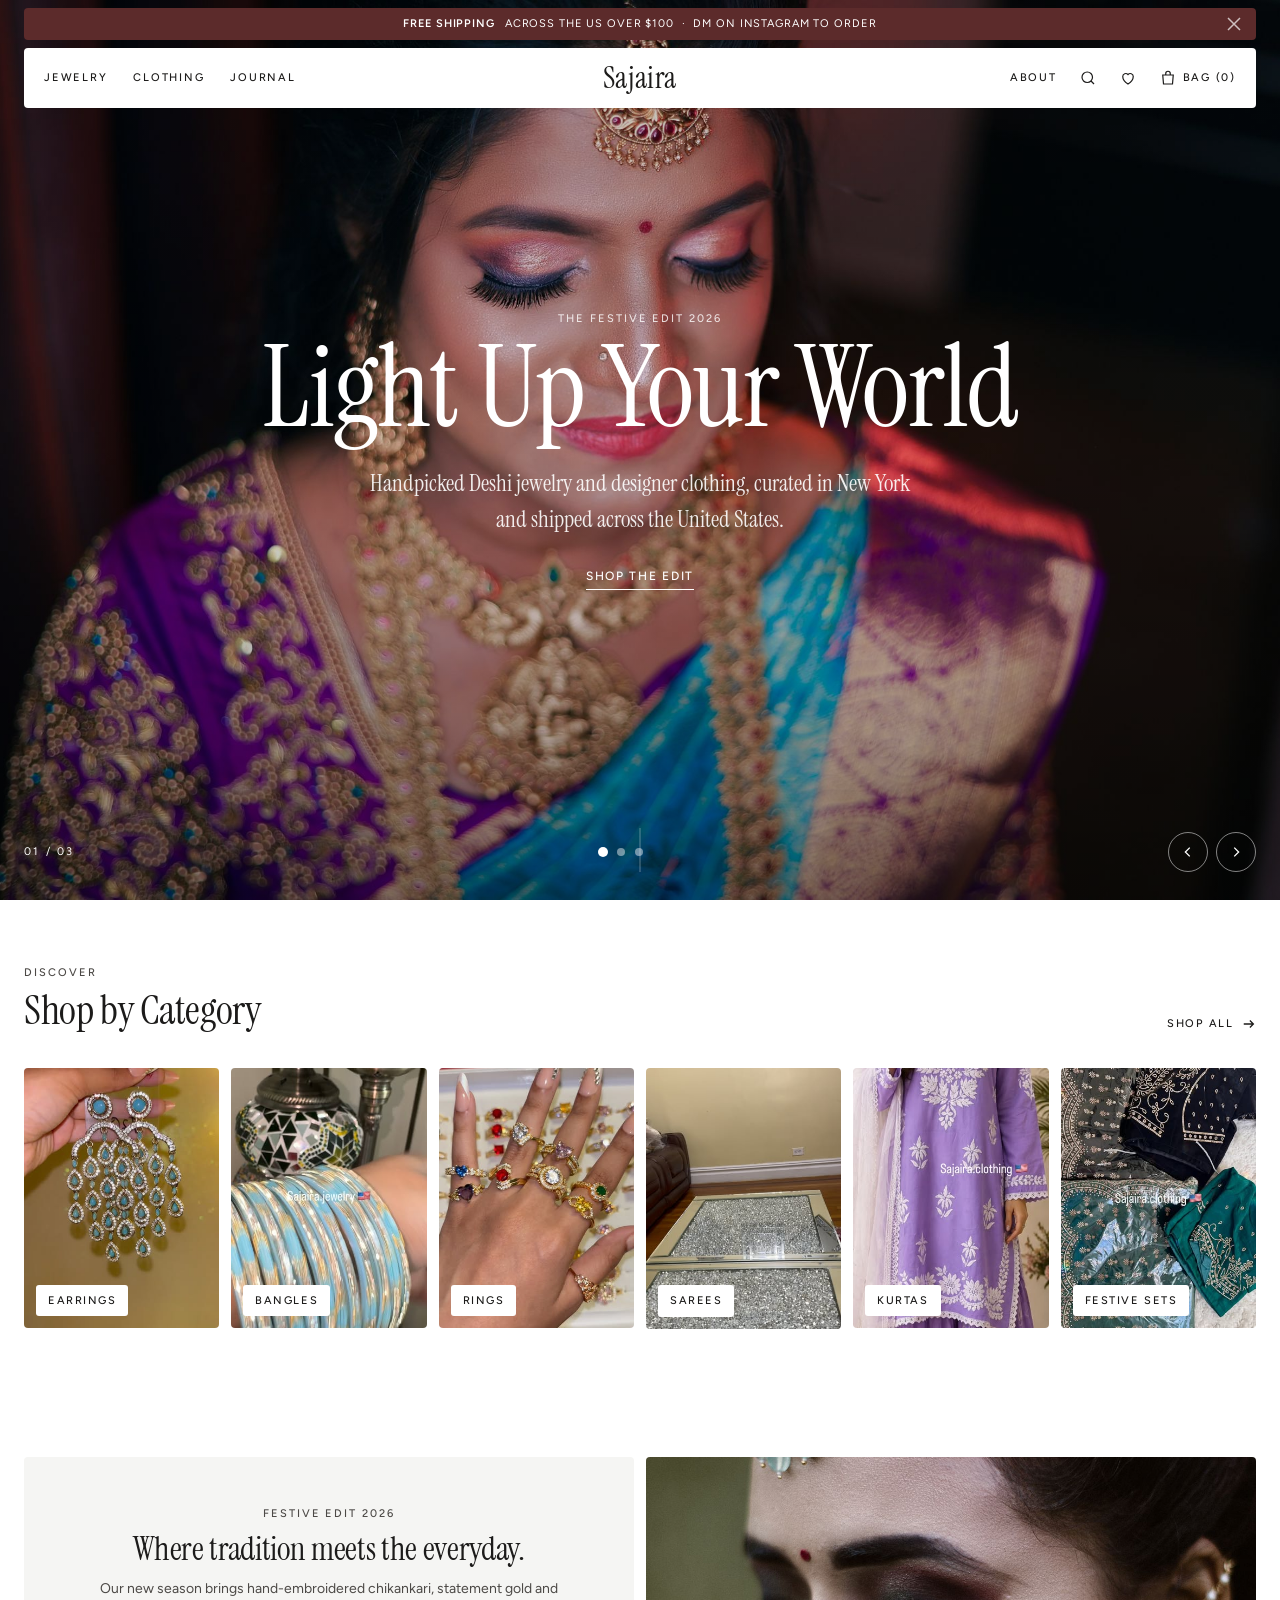
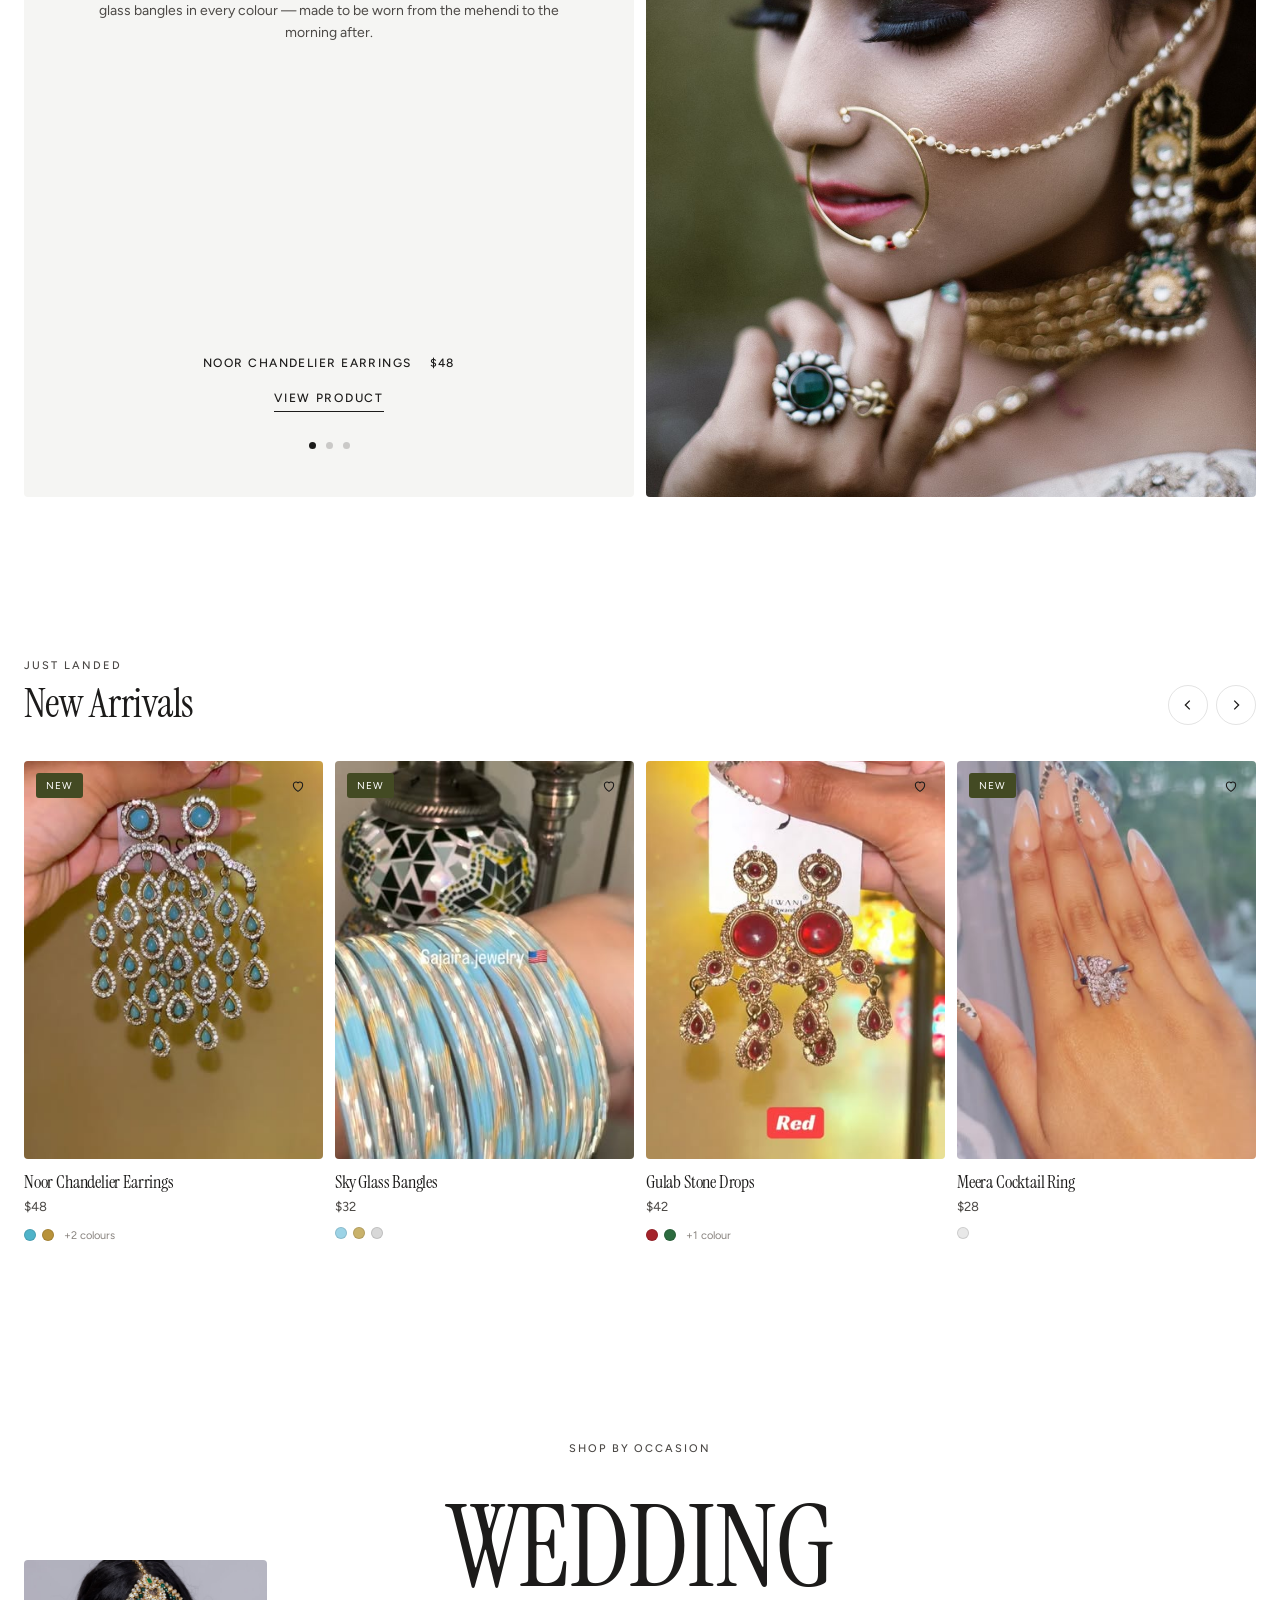
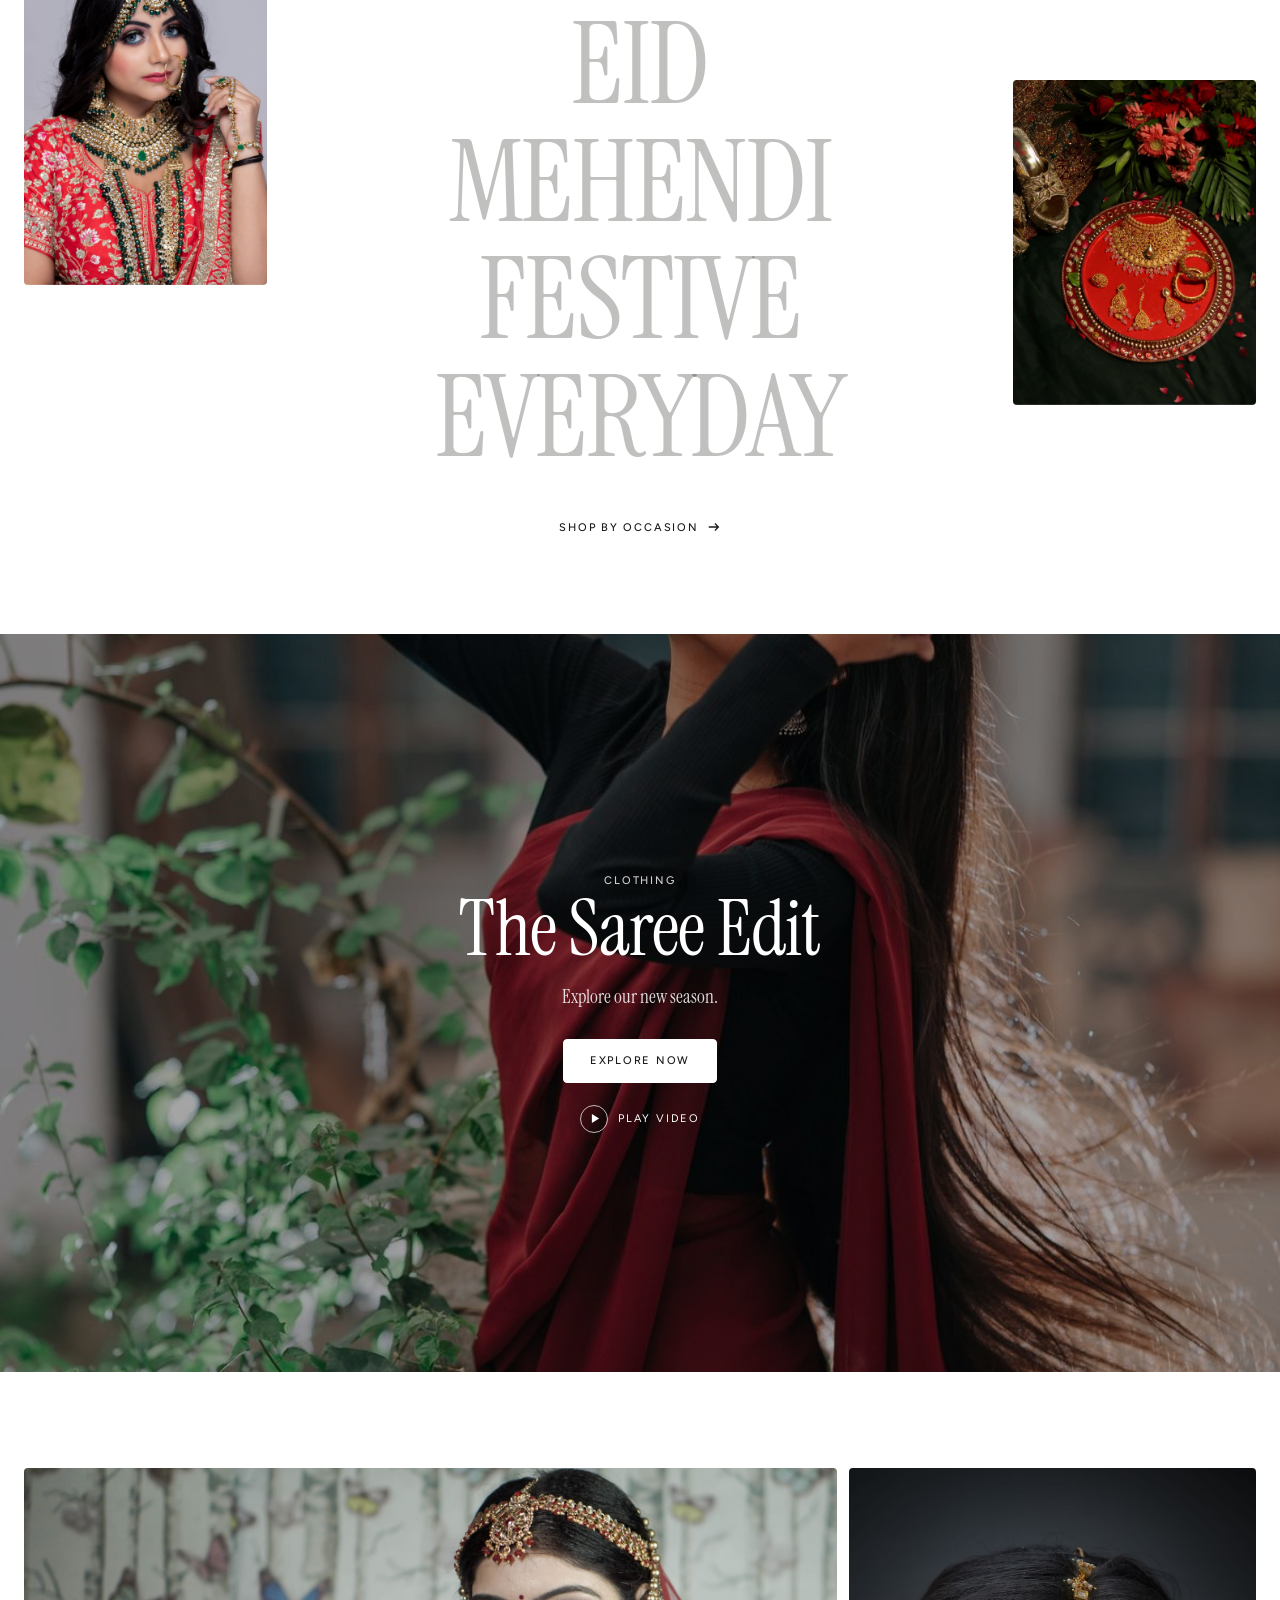
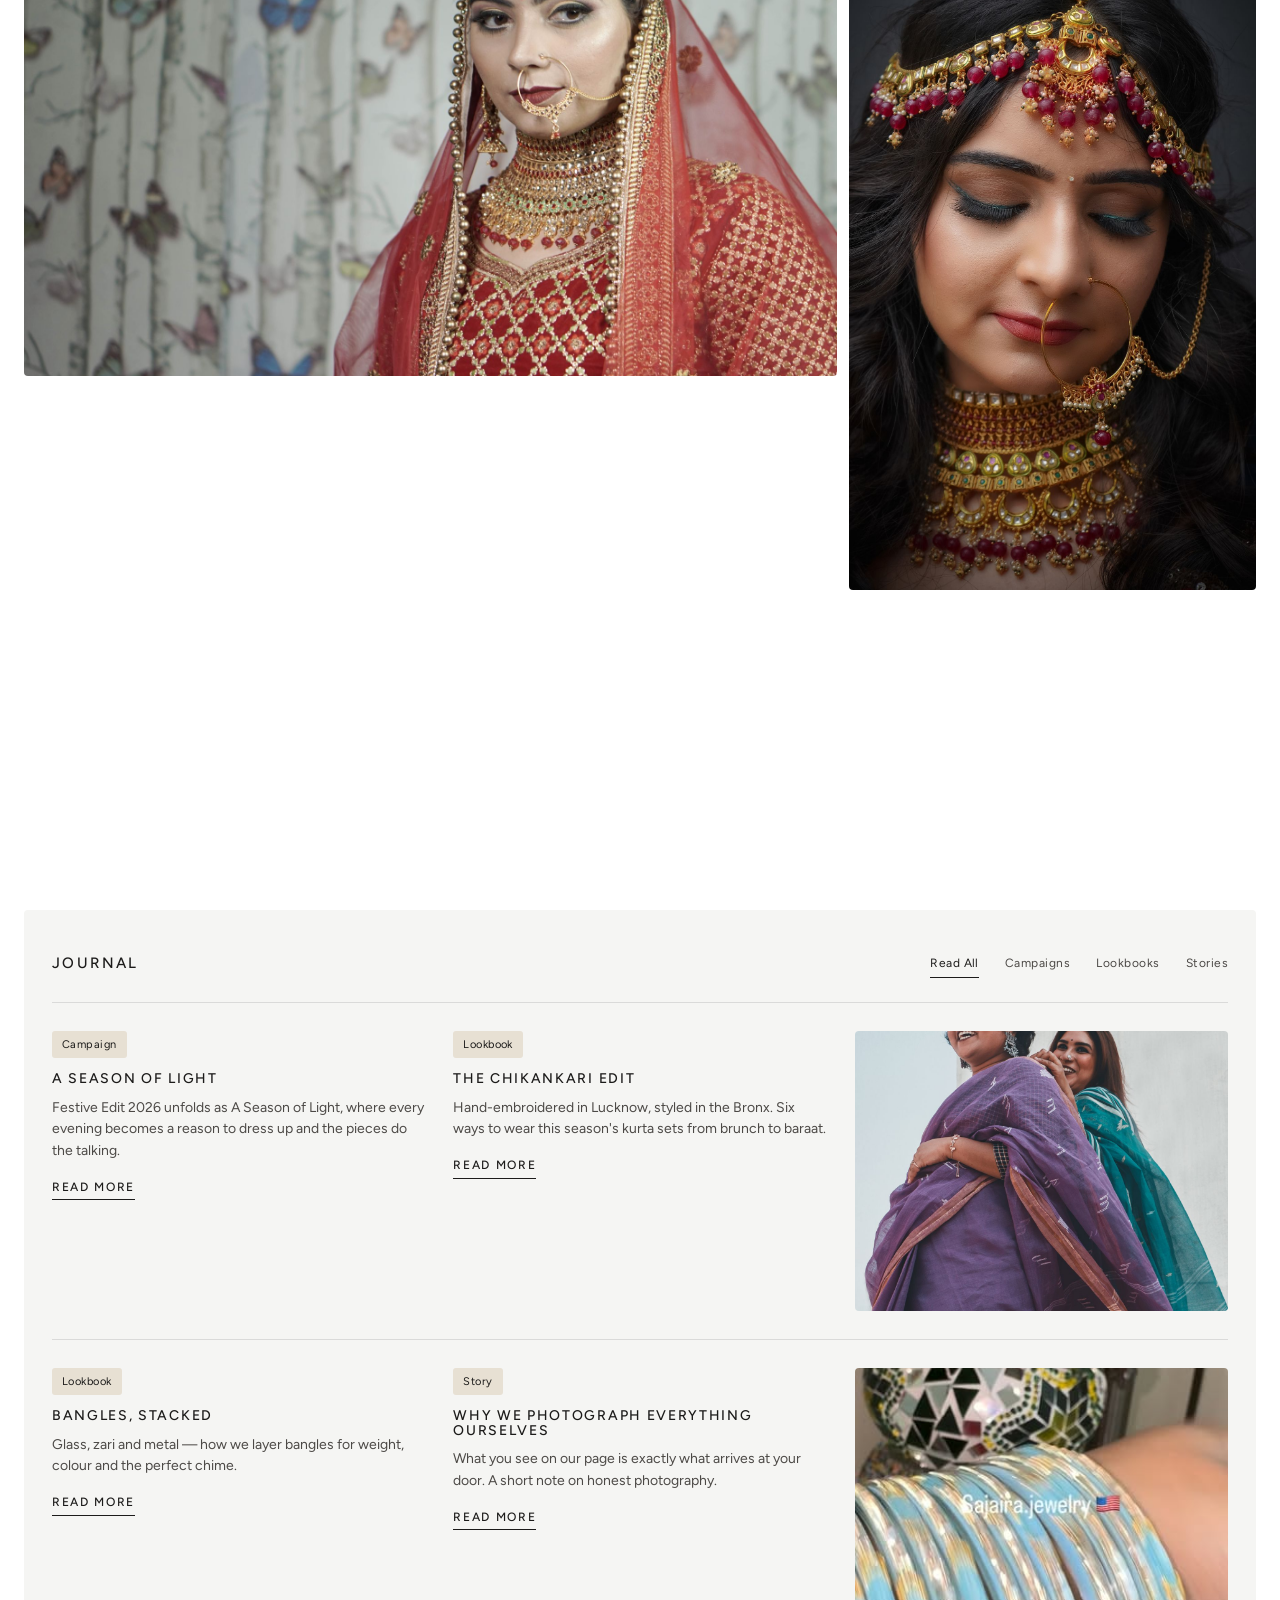
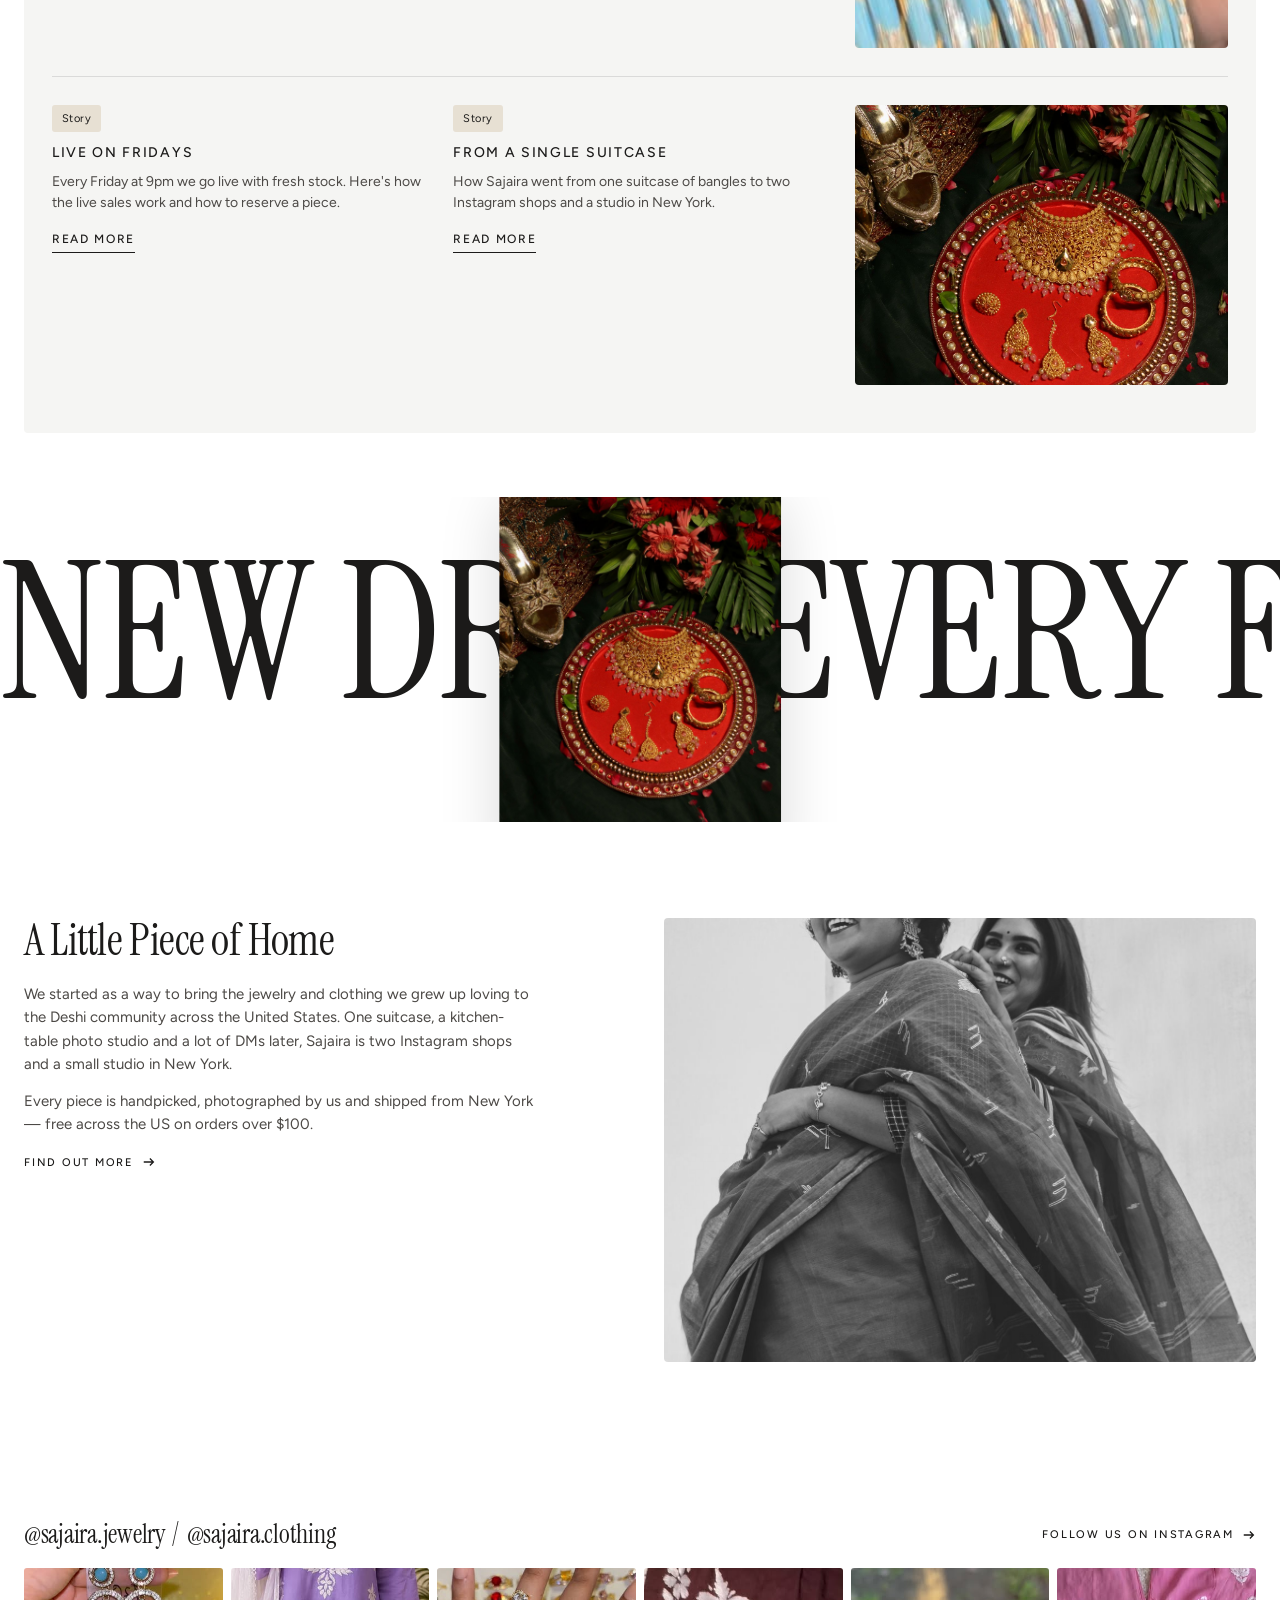
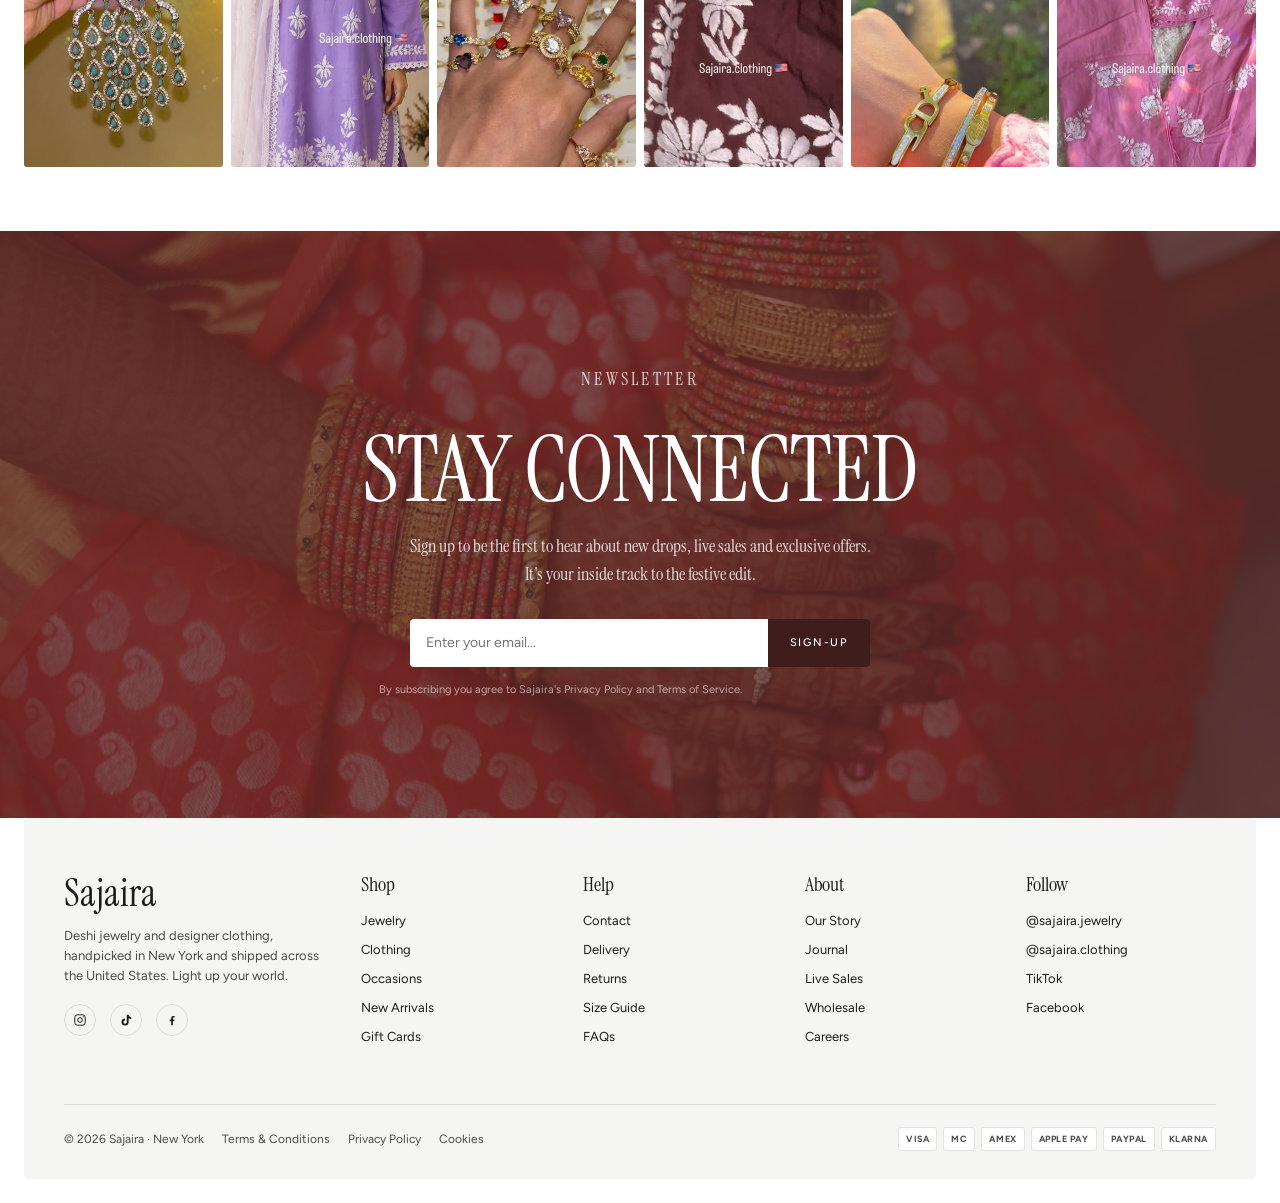
==== index.html @ fb431d7c "Sajaira website: homepage and about page Two-page static site for Sajaira (Deshi jewelry & clothing," ====
<!doctype html>
<html lang="en">
<head>
<meta charset="utf-8">
<meta name="viewport" content="width=device-width, initial-scale=1">
<title>Sajaira — Deshi Jewelry &amp; Designer Clothing, New York</title>
<meta name="description" content="Handpicked Deshi jewelry and designer sarees, kurtas and chikankari sets. Free US shipping over $100.">
<link rel="icon" href="images/jewelry/profile.jpg">
<link rel="preconnect" href="https://fonts.googleapis.com">
<link rel="preconnect" href="https://fonts.gstatic.com" crossorigin>
<link href="https://fonts.googleapis.com/css2?family=Instrument+Serif:ital@0;1&family=Figtree:wght@400;500;600&display=swap" rel="stylesheet">
<link rel="stylesheet" href="css/style.css?v=1789280641">
</head>
<body>
<div class="preloader" aria-hidden="true"><div class="word"><span>Sajaira</span></div><div class="bar"></div></div>
<header class="site-header">
  <div class="announce"><span class="msg"><strong>Free shipping</strong> across the US over $100<span class="msg-l"> &nbsp;·&nbsp; DM on Instagram to order</span></span><button class="close" aria-label="Dismiss"><svg viewBox="0 0 20 20" fill="none" stroke="currentColor" stroke-width="1.5"><path d="M4 4l12 12M16 4L4 16"/></svg></button></div>
  <div class="nav-card">
    <button class="burger" aria-label="Open menu"><span></span><span></span><span></span></button>
    <nav class="nav-links">
      <a href="index.html#jewelry">Jewelry</a>
      <a href="index.html#clothing">Clothing</a>
      <a href="index.html#journal">Journal</a>
    </nav>
    <a class="brand" href="index.html">Sajaira</a>
    <div class="nav-utils">
      <a class="text" href="about.html">About</a>
      <a class="icon-btn hide-m" href="#" aria-label="Search"><svg class="icon" viewBox="0 0 24 24" fill="none" stroke="currentColor" stroke-width="1.6"><circle cx="11" cy="11" r="7"/><path d="M20 20l-4-4"/></svg></a>
      <a class="icon-btn hide-m" href="#" aria-label="Wishlist"><svg class="icon" viewBox="0 0 24 24" fill="none" stroke="currentColor" stroke-width="1.6"><path d="M12 20s-7-4.4-7-10a4 4 0 0 1 7-2.6A4 4 0 0 1 19 10c0 5.6-7 10-7 10z"/></svg></a>
      <a class="icon-btn" href="#" aria-label="Bag"><svg class="icon" viewBox="0 0 24 24" fill="none" stroke="currentColor" stroke-width="1.6"><path d="M5 8h14l-1 12H6L5 8z"/><path d="M9 8V6a3 3 0 0 1 6 0v2"/></svg><span class="text">Bag (0)</span></a>
    </div>
  </div>
</header>
<div class="drawer" aria-hidden="true">
  <div class="scrim"></div>
  <div class="panel">
    <a class="brand" href="index.html">Sajaira</a>
    <button class="close-x" aria-label="Close menu"><svg viewBox="0 0 20 20" fill="none" stroke="currentColor" stroke-width="1.5"><path d="M4 4l12 12M16 4L4 16"/></svg></button>
    <nav>
      <a href="index.html#jewelry">Jewelry</a>
      <a href="index.html#clothing">Clothing</a>
      <a href="index.html#occasions">Occasions</a>
      <a href="index.html#journal">Journal</a>
      <a href="about.html">About</a>
    </nav>
    <div class="small">
      <a href="https://www.instagram.com/sajaira.jewelry/" target="_blank" rel="noopener">@sajaira.jewelry</a>
      <a href="https://www.instagram.com/sajaira.clothing/" target="_blank" rel="noopener">@sajaira.clothing</a>
      <a href="#">Search</a>
      <a href="#">Wishlist</a>
    </div>
  </div>
</div>
<main>
<!-- Hero slider -->
<section class="hero" aria-label="Featured">
  <div class="slide"><img src="images/stock/hero-jewelry.jpg" alt="">
    <div class="slide-content"><p class="eyebrow light">The Festive Edit 2026</p><h1>Light Up Your World</h1><p class="sub">Handpicked Deshi jewelry and designer clothing, curated in New York and shipped across the United States.</p><a class="link-u" href="#jewelry">Shop the Edit</a></div></div>
  <div class="slide"><img src="images/stock/hero-gold.jpg" alt="">
    <div class="slide-content"><p class="eyebrow light">Jewelry</p><h1>Gold for Every Occasion</h1><p class="sub">Chandelier earrings, glass bangles and cocktail rings — the sparkle of home, delivered to your door.</p><a class="link-u" href="#jewelry">Shop Jewelry</a></div></div>
  <div class="slide"><img src="images/stock/hero-bride.jpg" alt="">
    <div class="slide-content"><p class="eyebrow light">Clothing</p><h1>The Chikankari Collection</h1><p class="sub">Hand-embroidered kurtas, designer sarees and festive sets in the season's colours.</p><a class="link-u" href="#clothing">Shop Clothing</a></div></div>
  <div class="hero-ui">
    <span class="hero-count">01 / 03</span>
    <div class="hero-dots"></div>
    <div class="hero-arrows"><button class="arrow-btn hero-prev" aria-label="Previous"><svg viewBox="0 0 16 16" fill="none" stroke="currentColor" stroke-width="1.5"><path d="M10 3L5 8l5 5"/></svg></button><button class="arrow-btn hero-next" aria-label="Next"><svg viewBox="0 0 16 16" fill="none" stroke="currentColor" stroke-width="1.5"><path d="M6 3l5 5-5 5"/></svg></button></div>
  </div>
  <div class="scroll-hint"></div>
</section>

<!-- Category tiles -->
<section class="block tight" id="jewelry">
  <div class="section-head reveal">
    <div><p class="eyebrow">Discover</p><h2 class="title-lg">Shop by Category</h2></div>
    <a class="link-arrow" href="#arrivals">Shop All <svg viewBox="0 0 16 16" fill="none" stroke="currentColor" stroke-width="1.5"><path d="M2 8h11M9 4l4 4-4 4"/></svg></a>
  </div>
  <div class="cats">
    <a class="cat reveal" href="#arrivals"><img src="images/jewelry/01.jpg" alt=""><span>Earrings</span></a>
    <a class="cat reveal" data-delay="1" href="#arrivals"><img src="images/jewelry/03.jpg" alt=""><span>Bangles</span></a>
    <a class="cat reveal" data-delay="2" href="#arrivals"><img src="images/jewelry/06.jpg" alt=""><span>Rings</span></a>
    <a class="cat reveal" data-delay="3" href="#clothing"><img src="images/clothing/01.jpg" alt=""><span>Sarees</span></a>
    <a class="cat reveal" data-delay="1" href="#clothing"><img src="images/clothing/11.jpg" alt=""><span>Kurtas</span></a>
    <a class="cat reveal" data-delay="2" href="#clothing"><img src="images/clothing/12.jpg" alt=""><span>Festive Sets</span></a>
  </div>
</section>

<!-- Featured split -->
<section class="block tight">
  <div class="feature reveal">
    <div class="feature-panel">
      <div class="top">
        <p class="eyebrow">Festive Edit 2026</p>
        <h2>Where tradition meets the everyday.</h2>
        <p class="desc">Our new season brings hand-embroidered chikankari, statement gold and glass bangles in every colour — made to be worn from the mehendi to the morning after.</p>
      </div>
      <div class="bottom">
        <div data-f="0"><p class="product-line"><span>Noor Chandelier Earrings</span><span>$48</span></p><a class="link-u" href="#">View Product</a></div>
        <div data-f="1"><p class="product-line"><span>Lavender Chikankari Set</span><span>$120</span></p><a class="link-u" href="#">View Product</a></div>
        <div data-f="2"><p class="product-line"><span>Sky Glass Bangles</span><span>$32</span></p><a class="link-u" href="#">View Product</a></div>
        <div class="dots"></div>
      </div>
    </div>
    <div class="feature-media">
      <img src="images/stock/portrait-jewelry.jpg" alt="">
      <img src="images/stock/saree-purple.jpg" alt="">
      <img src="images/stock/henna-hands.jpg" alt="">
    </div>
  </div>
</section>

<!-- New arrivals carousel -->
<section class="block" id="arrivals">
  <div class="carousel-wrap">
    <div class="section-head reveal">
      <div><p class="eyebrow">Just landed</p><h2 class="title-lg">New Arrivals</h2></div>
      <div class="arrows"><button class="arrow-btn c-prev" aria-label="Previous"><svg viewBox="0 0 16 16" fill="none" stroke="currentColor" stroke-width="1.5"><path d="M10 3L5 8l5 5"/></svg></button><button class="arrow-btn c-next" aria-label="Next"><svg viewBox="0 0 16 16" fill="none" stroke="currentColor" stroke-width="1.5"><path d="M6 3l5 5-5 5"/></svg></button></div>
    </div>
    <div class="carousel">
      <article class="product reveal">
        <a class="product-media" href="#">
          <img class="main" src="images/jewelry/01.jpg" alt="Noor Chandelier Earrings" loading="lazy"><img class="alt" src="images/stock/portrait-jewelry.jpg" alt="" loading="lazy">
          <span class="pill dark tag">New</span>
          <button class="wish" aria-label="Add to wishlist"><svg viewBox="0 0 24 24"><path d="M12 20s-7-4.4-7-10a4 4 0 0 1 7-2.6A4 4 0 0 1 19 10c0 5.6-7 10-7 10z"/></svg></button>
          <span class="quick">Quick view</span>
        </a>
        <h3>Noor Chandelier Earrings</h3>
        <p class="price">$48</p>
        <div class="swatches"><i style="--c:#4fb3c9"></i><i style="--c:#b8923a"></i><span>+2 colours</span></div>
      </article>
      <article class="product reveal">
        <a class="product-media" href="#">
          <img class="main" src="images/jewelry/03.jpg" alt="Sky Glass Bangles" loading="lazy"><img class="alt" src="images/jewelry/10.jpg" alt="" loading="lazy">
          <span class="pill dark tag">New</span>
          <button class="wish" aria-label="Add to wishlist"><svg viewBox="0 0 24 24"><path d="M12 20s-7-4.4-7-10a4 4 0 0 1 7-2.6A4 4 0 0 1 19 10c0 5.6-7 10-7 10z"/></svg></button>
          <span class="quick">Quick view</span>
        </a>
        <h3>Sky Glass Bangles</h3>
        <p class="price">$32</p>
        <div class="swatches"><i style="--c:#9cd3e6"></i><i style="--c:#c9b26b"></i><i style="--c:#d8d8d8"></i></div>
      </article>
      <article class="product reveal">
        <a class="product-media" href="#">
          <img class="main" src="images/jewelry/02.jpg" alt="Gulab Stone Drops" loading="lazy"><img class="alt" src="images/jewelry/01.jpg" alt="" loading="lazy">
          
          <button class="wish" aria-label="Add to wishlist"><svg viewBox="0 0 24 24"><path d="M12 20s-7-4.4-7-10a4 4 0 0 1 7-2.6A4 4 0 0 1 19 10c0 5.6-7 10-7 10z"/></svg></button>
          <span class="quick">Quick view</span>
        </a>
        <h3>Gulab Stone Drops</h3>
        <p class="price">$42</p>
        <div class="swatches"><i style="--c:#a4232b"></i><i style="--c:#2c6b3f"></i><span>+1 colour</span></div>
      </article>
      <article class="product reveal">
        <a class="product-media" href="#">
          <img class="main" src="images/jewelry/04.jpg" alt="Meera Cocktail Ring" loading="lazy"><img class="alt" src="images/jewelry/06.jpg" alt="" loading="lazy">
          <span class="pill dark tag">New</span>
          <button class="wish" aria-label="Add to wishlist"><svg viewBox="0 0 24 24"><path d="M12 20s-7-4.4-7-10a4 4 0 0 1 7-2.6A4 4 0 0 1 19 10c0 5.6-7 10-7 10z"/></svg></button>
          <span class="quick">Quick view</span>
        </a>
        <h3>Meera Cocktail Ring</h3>
        <p class="price">$28</p>
        <div class="swatches"><i style="--c:#e8e8e8"></i></div>
      </article>
      <article class="product reveal">
        <a class="product-media" href="#">
          <img class="main" src="images/clothing/11.jpg" alt="Lavender Chikankari Set" loading="lazy"><img class="alt" src="images/stock/saree-purple.jpg" alt="" loading="lazy">
          <span class="pill dark tag">New</span>
          <button class="wish" aria-label="Add to wishlist"><svg viewBox="0 0 24 24"><path d="M12 20s-7-4.4-7-10a4 4 0 0 1 7-2.6A4 4 0 0 1 19 10c0 5.6-7 10-7 10z"/></svg></button>
          <span class="quick">Quick view</span>
        </a>
        <h3>Lavender Chikankari Set</h3>
        <p class="price">$120</p>
        <div class="swatches"><i style="--c:#b39ddb"></i><i style="--c:#f1a7c4"></i><i style="--c:#8fbc8f"></i></div>
      </article>
      <article class="product reveal">
        <a class="product-media" href="#">
          <img class="main" src="images/clothing/02.jpg" alt="Olive Chikankari Kurta" loading="lazy"><img class="alt" src="images/clothing/06.jpg" alt="" loading="lazy">
          
          <button class="wish" aria-label="Add to wishlist"><svg viewBox="0 0 24 24"><path d="M12 20s-7-4.4-7-10a4 4 0 0 1 7-2.6A4 4 0 0 1 19 10c0 5.6-7 10-7 10z"/></svg></button>
          <span class="quick">Quick view</span>
        </a>
        <h3>Olive Chikankari Kurta</h3>
        <p class="price">$95</p>
        <div class="swatches"><i style="--c:#8fa35a"></i><i style="--c:#e88fb0"></i><i style="--c:#6b1f2a"></i></div>
      </article>
      <article class="product reveal">
        <a class="product-media" href="#">
          <img class="main" src="images/jewelry/10.jpg" alt="Zari Stacked Bangles" loading="lazy"><img class="alt" src="images/jewelry/12.jpg" alt="" loading="lazy">
          
          <button class="wish" aria-label="Add to wishlist"><svg viewBox="0 0 24 24"><path d="M12 20s-7-4.4-7-10a4 4 0 0 1 7-2.6A4 4 0 0 1 19 10c0 5.6-7 10-7 10z"/></svg></button>
          <span class="quick">Quick view</span>
        </a>
        <h3>Zari Stacked Bangles</h3>
        <p class="price">$36</p>
        <div class="swatches"><i style="--c:#c9b26b"></i><i style="--c:#b8923a"></i></div>
      </article>
      <article class="product reveal">
        <a class="product-media" href="#">
          <img class="main" src="images/clothing/12.jpg" alt="Festive Embroidered Sets" loading="lazy"><img class="alt" src="images/clothing/03.jpg" alt="" loading="lazy">
          <span class="pill dark tag">New</span>
          <button class="wish" aria-label="Add to wishlist"><svg viewBox="0 0 24 24"><path d="M12 20s-7-4.4-7-10a4 4 0 0 1 7-2.6A4 4 0 0 1 19 10c0 5.6-7 10-7 10z"/></svg></button>
          <span class="quick">Quick view</span>
        </a>
        <h3>Festive Embroidered Sets</h3>
        <p class="price">$140</p>
        <div class="swatches"><i style="--c:#1c1b1a"></i><i style="--c:#0f6b5c"></i><i style="--c:#b7472a"></i></div>
      </article>
    </div>
  </div>
</section>

<!-- Occasions -->
<section class="occasions" id="occasions">
  <p class="eyebrow reveal">Shop by occasion</p>
  <div class="occ-stage reveal">
    <figure class="occ-img left"></figure>
    <ul class="occ-list">
      <li data-left="images/stock/bridal-portrait.jpg" data-right="images/stock/jewelry-set.jpg"><a href="#arrivals">Wedding</a></li>
      <li data-left="images/stock/saree-golden.jpg" data-right="images/jewelry/10.jpg"><a href="#arrivals">Eid</a></li>
      <li data-left="images/stock/henna-hands.jpg" data-right="images/clothing/02.jpg"><a href="#arrivals">Mehendi</a></li>
      <li data-left="images/stock/saree-orange.jpg" data-right="images/clothing/06.jpg"><a href="#arrivals">Festive</a></li>
      <li data-left="images/stock/saree-black-gold.jpg" data-right="images/jewelry/12.jpg"><a href="#arrivals">Everyday</a></li>
    </ul>
    <figure class="occ-img right"></figure>
  </div>
  <a class="link-arrow reveal" href="#arrivals">Shop by occasion <svg viewBox="0 0 16 16" fill="none" stroke="currentColor" stroke-width="1.5"><path d="M2 8h11M9 4l4 4-4 4"/></svg></a>
</section>

<!-- Video -->
<section class="video-hero" id="clothing">
  <video autoplay muted loop playsinline poster="images/stock/saree-red.jpg"><source src="video/7184324.mp4" type="video/mp4"></video>
  <div class="overlay">
    <p class="eyebrow light reveal">Clothing</p>
    <h2 class="reveal" data-delay="1">The Saree Edit</h2>
    <p class="lede reveal" data-delay="2">Explore our new season.</p>
    <a class="btn btn-light reveal" data-delay="3" href="#arrivals">Explore Now</a>
    <button class="play reveal" data-delay="3" data-play><i><svg viewBox="0 0 10 10"><path d="M1 0l8 5-8 5z"/></svg></i>Play video</button>
  </div>
</section>

<!-- Campaign -->
<section class="block">
  <div class="campaign-media reveal">
    <figure><img src="images/stock/bride-wide.jpg" alt="" loading="lazy"></figure>
    <figure><img src="images/stock/portrait-traditional.jpg" alt="" loading="lazy"></figure>
  </div>
  <div class="campaign-text reveal">
    <div>
      <span class="pill">Campaign</span>
      <h2>A Season of Light</h2>
      <p>Our Festive Edit 2026 unfolds as A Season of Light — where the wedding tent softens into a living room, and every evening becomes a reason to dress up. Photographed in New York with the pieces we love most.</p>
    </div>
    <a class="link-u" href="#arrivals">Discover the Collection</a>
  </div>
</section>

<!-- Journal -->
<section class="block tight" id="journal">
  <div class="journal reveal">
    <div class="journal-head">
      <h2>Journal</h2>
      <div class="tabs"><button class="active" data-filter="all">Read All</button><button data-filter="campaign">Campaigns</button><button data-filter="lookbook">Lookbooks</button><button data-filter="story">Stories</button></div>
    </div>
    <div class="journal-row" data-cat="campaign">
      <article><span class="pill">Campaign</span><h3>A Season of Light</h3><p>Festive Edit 2026 unfolds as A Season of Light, where every evening becomes a reason to dress up and the pieces do the talking.</p><a class="link-u" href="#">Read More</a></article>
      <article><span class="pill">Lookbook</span><h3>The Chikankari Edit</h3><p>Hand-embroidered in Lucknow, styled in the Bronx. Six ways to wear this season's kurta sets from brunch to baraat.</p><a class="link-u" href="#">Read More</a></article>
      <figure><img src="images/stock/saree-two.jpg" alt="" loading="lazy"></figure>
    </div>
    <div class="journal-row" data-cat="lookbook">
      <article><span class="pill">Lookbook</span><h3>Bangles, Stacked</h3><p>Glass, zari and metal — how we layer bangles for weight, colour and the perfect chime.</p><a class="link-u" href="#">Read More</a></article>
      <article><span class="pill">Story</span><h3>Why We Photograph Everything Ourselves</h3><p>What you see on our page is exactly what arrives at your door. A short note on honest photography.</p><a class="link-u" href="#">Read More</a></article>
      <figure><img src="images/jewelry/03.jpg" alt="" loading="lazy"></figure>
    </div>
    <div class="journal-row" data-cat="story">
      <article><span class="pill">Story</span><h3>Live on Fridays</h3><p>Every Friday at 9pm we go live with fresh stock. Here's how the live sales work and how to reserve a piece.</p><a class="link-u" href="#">Read More</a></article>
      <article><span class="pill">Story</span><h3>From a Single Suitcase</h3><p>How Sajaira went from one suitcase of bangles to two Instagram shops and a studio in New York.</p><a class="link-u" href="about.html">Read More</a></article>
      <figure><img src="images/stock/jewelry-set.jpg" alt="" loading="lazy"></figure>
    </div>
  </div>
</section>

<!-- Marquee -->
<section class="marquee-sec">
  <div class="marquee"><div class="marquee-track"><span>New Drop Every Friday —</span><span>New Drop Every Friday —</span><span>New Drop Every Friday —</span><span>New Drop Every Friday —</span></div></div>
  <figure class="marquee-product"><img src="images/stock/jewelry-set.jpg" alt="Festive jewelry set"></figure>
  <div class="marquee-caption reveal"><a class="link-u" href="https://www.instagram.com/sajaira.jewelry/" target="_blank" rel="noopener">Join the live sale</a></div>
</section>

<!-- Story -->
<section class="block">
  <div class="story">
    <div class="reveal">
      <h2>A Little Piece of Home</h2>
      <p>We started as a way to bring the jewelry and clothing we grew up loving to the Deshi community across the United States. One suitcase, a kitchen-table photo studio and a lot of DMs later, Sajaira is two Instagram shops and a small studio in New York.</p>
      <p>Every piece is handpicked, photographed by us and shipped from New York — free across the US on orders over $100.</p>
      <a class="link-arrow" href="about.html">Find out more <svg viewBox="0 0 16 16" fill="none" stroke="currentColor" stroke-width="1.5"><path d="M2 8h11M9 4l4 4-4 4"/></svg></a>
    </div>
    <figure class="reveal" data-delay="1"><img src="images/stock/saree-two.jpg" alt="" loading="lazy"></figure>
  </div>
</section>

<!-- Instagram -->
<section class="block tight">
  <div class="ig-head reveal">
    <h2>@sajaira.jewelry &nbsp;/&nbsp; @sajaira.clothing</h2>
    <a class="link-arrow" href="https://www.instagram.com/sajaira.jewelry/" target="_blank" rel="noopener">Follow us on Instagram <svg viewBox="0 0 16 16" fill="none" stroke="currentColor" stroke-width="1.5"><path d="M2 8h11M9 4l4 4-4 4"/></svg></a>
  </div>
  <div class="ig-grid">
    <a class="reveal" href="https://www.instagram.com/sajaira.jewelry/" target="_blank" rel="noopener"><img src="images/jewelry/01.jpg" alt="" loading="lazy"><svg viewBox="0 0 24 24" fill="none" stroke="currentColor" stroke-width="1.7"><rect x="3" y="3" width="18" height="18" rx="5"/><circle cx="12" cy="12" r="4"/><circle cx="17.5" cy="6.5" r="1" fill="currentColor" stroke="none"/></svg></a>
    <a class="reveal" data-delay="1" href="https://www.instagram.com/sajaira.clothing/" target="_blank" rel="noopener"><img src="images/clothing/11.jpg" alt="" loading="lazy"><svg viewBox="0 0 24 24" fill="none" stroke="currentColor" stroke-width="1.7"><rect x="3" y="3" width="18" height="18" rx="5"/><circle cx="12" cy="12" r="4"/><circle cx="17.5" cy="6.5" r="1" fill="currentColor" stroke="none"/></svg></a>
    <a class="reveal" data-delay="2" href="https://www.instagram.com/sajaira.jewelry/" target="_blank" rel="noopener"><img src="images/jewelry/06.jpg" alt="" loading="lazy"><svg viewBox="0 0 24 24" fill="none" stroke="currentColor" stroke-width="1.7"><rect x="3" y="3" width="18" height="18" rx="5"/><circle cx="12" cy="12" r="4"/><circle cx="17.5" cy="6.5" r="1" fill="currentColor" stroke="none"/></svg></a>
    <a class="reveal" data-delay="3" href="https://www.instagram.com/sajaira.clothing/" target="_blank" rel="noopener"><img src="images/clothing/07.jpg" alt="" loading="lazy"><svg viewBox="0 0 24 24" fill="none" stroke="currentColor" stroke-width="1.7"><rect x="3" y="3" width="18" height="18" rx="5"/><circle cx="12" cy="12" r="4"/><circle cx="17.5" cy="6.5" r="1" fill="currentColor" stroke="none"/></svg></a>
    <a class="reveal" data-delay="1" href="https://www.instagram.com/sajaira.jewelry/" target="_blank" rel="noopener"><img src="images/jewelry/12.jpg" alt="" loading="lazy"><svg viewBox="0 0 24 24" fill="none" stroke="currentColor" stroke-width="1.7"><rect x="3" y="3" width="18" height="18" rx="5"/><circle cx="12" cy="12" r="4"/><circle cx="17.5" cy="6.5" r="1" fill="currentColor" stroke="none"/></svg></a>
    <a class="reveal" data-delay="2" href="https://www.instagram.com/sajaira.clothing/" target="_blank" rel="noopener"><img src="images/clothing/06.jpg" alt="" loading="lazy"><svg viewBox="0 0 24 24" fill="none" stroke="currentColor" stroke-width="1.7"><rect x="3" y="3" width="18" height="18" rx="5"/><circle cx="12" cy="12" r="4"/><circle cx="17.5" cy="6.5" r="1" fill="currentColor" stroke="none"/></svg></a>
  </div>
</section>

<section class="connect">
  <img src="images/stock/henna-hands.jpg" alt="">
  <div class="inner">
    <p class="eyebrow light reveal">Newsletter</p>
    <h2 class="reveal" data-delay="1">Stay Connected</h2>
    <p class="reveal" data-delay="2">Sign up to be the first to hear about new drops, live sales and exclusive offers. It's your inside track to the festive edit.</p>
    <form class="newsletter reveal" data-delay="3"><input type="email" placeholder="Enter your email..." required><button type="submit">Sign-up</button></form>
    <p class="note">By subscribing you agree to Sajaira's Privacy Policy and Terms of Service.</p>
  </div>
</section>
</main>
<div class="modal" aria-hidden="true"><button class="close-x" aria-label="Close"><svg viewBox="0 0 20 20" fill="none" stroke="currentColor" stroke-width="1.5"><path d="M4 4l12 12M16 4L4 16"/></svg></button><video controls playsinline preload="none" poster="images/stock/saree-red.jpg"><source src="video/10271742.mp4" type="video/mp4"></video></div>
<footer class="site-footer">
  <div class="footer-card">
    <div class="footer-grid">
      <div class="footer-brand">
        <a class="brand" href="index.html">Sajaira</a>
        <p>Deshi jewelry and designer clothing, handpicked in New York and shipped across the United States. Light up your world.</p>
        <div class="socials">
          <a href="https://www.instagram.com/sajaira.jewelry/" target="_blank" rel="noopener" aria-label="Instagram"><svg viewBox="0 0 24 24" fill="none" stroke="currentColor" stroke-width="1.7"><rect x="3" y="3" width="18" height="18" rx="5"/><circle cx="12" cy="12" r="4"/><circle cx="17.5" cy="6.5" r="1" fill="currentColor" stroke="none"/></svg></a>
          <a href="#" aria-label="TikTok"><svg viewBox="0 0 24 24" fill="currentColor"><path d="M16.5 3c.4 2.4 1.9 4 4.5 4.3v3.2c-1.7 0-3.2-.5-4.5-1.4v6.4A6.1 6.1 0 1 1 10.4 9.4v3.3a2.9 2.9 0 1 0 2.9 2.9V3h3.2z"/></svg></a>
          <a href="#" aria-label="Facebook"><svg viewBox="0 0 24 24" fill="currentColor"><path d="M13.5 21v-7h2.4l.4-3h-2.8V9.2c0-.9.3-1.5 1.5-1.5h1.5V5.1c-.3 0-1.2-.1-2.2-.1-2.2 0-3.7 1.3-3.7 3.8V11H8v3h2.6v7h2.9z"/></svg></a>
        </div>
      </div>
      <div><h4>Shop</h4><ul><li><a href="index.html#jewelry">Jewelry</a></li><li><a href="index.html#clothing">Clothing</a></li><li><a href="index.html#occasions">Occasions</a></li><li><a href="index.html#arrivals">New Arrivals</a></li><li><a href="#">Gift Cards</a></li></ul></div>
      <div><h4>Help</h4><ul><li><a href="#">Contact</a></li><li><a href="#">Delivery</a></li><li><a href="#">Returns</a></li><li><a href="#">Size Guide</a></li><li><a href="#">FAQs</a></li></ul></div>
      <div><h4>About</h4><ul><li><a href="about.html">Our Story</a></li><li><a href="index.html#journal">Journal</a></li><li><a href="#">Live Sales</a></li><li><a href="#">Wholesale</a></li><li><a href="#">Careers</a></li></ul></div>
      <div><h4>Follow</h4><ul><li><a href="https://www.instagram.com/sajaira.jewelry/" target="_blank" rel="noopener">@sajaira.jewelry</a></li><li><a href="https://www.instagram.com/sajaira.clothing/" target="_blank" rel="noopener">@sajaira.clothing</a></li><li><a href="#">TikTok</a></li><li><a href="#">Facebook</a></li></ul></div>
    </div>
    <div class="footer-bottom">
      <div class="legal">
        <span>&copy; 2026 Sajaira &middot; New York</span>
        <a href="#">Terms &amp; Conditions</a><a href="#">Privacy Policy</a><a href="#">Cookies</a>
      </div>
      <div class="pay"><span>VISA</span><span>MC</span><span>AMEX</span><span>APPLE PAY</span><span>PAYPAL</span><span>KLARNA</span></div>
    </div>
  </div>
</footer>
<button class="to-top">Back to top <svg viewBox="0 0 16 16" fill="none" stroke="currentColor" stroke-width="1.5"><path d="M8 14V2M4 6l4-4 4 4"/></svg></button>
<script src="js/main.js?v=1789280641"></script>
</body>
</html>
---- css/style.css ----
/* =====================================================================
   SAJAIRA — design system
   Display serif (Instrument Serif) + geometric sans (Figtree)
   ===================================================================== */
:root {
  --white: #ffffff;
  --cream: #f4f2ed;
  --sand: #e7e0d3;
  --panel: #f5f5f3;
  --ink: #1c1b1a;
  --ink-2: #4c4946;
  --muted: #8a8580;
  --line: rgba(28, 27, 26, 0.12);
  --maroon: #5c2b2b;
  --maroon-2: #3f1d1d;
  --olive: #434a23;
  --gold: #b8923a;

  --gutter: 24px;
  --radius: 4px;
  --nav-h: 60px;
  --font-display: "Instrument Serif", "Times New Roman", serif;
  --font-sans: "Figtree", "Helvetica Neue", Arial, sans-serif;
  --ease: cubic-bezier(.22, .61, .36, 1);
}

*, *::before, *::after { box-sizing: border-box; }
html { scroll-behavior: smooth; }
body {
  margin: 0; background: var(--white); color: var(--ink);
  font-family: var(--font-sans); font-size: 14px; line-height: 1.55;
  -webkit-font-smoothing: antialiased; overflow-x: hidden;
}
body.locked { overflow: hidden; }
img, video { max-width: 100%; display: block; }
a { color: inherit; text-decoration: none; }
button { font: inherit; color: inherit; background: none; border: 0; padding: 0; cursor: pointer; }
ul { list-style: none; margin: 0; padding: 0; }
h1, h2, h3, h4 { font-family: var(--font-display); font-weight: 400; line-height: 1.05; margin: 0; letter-spacing: -0.01em; }
p { margin: 0; }
figure { margin: 0; }

.gutter { padding-left: var(--gutter); padding-right: var(--gutter); }
.eyebrow { font-size: 11px; letter-spacing: 0.18em; text-transform: uppercase; color: var(--ink-2); font-weight: 500; }
.eyebrow.light { color: rgba(255,255,255,.8); }
.center { text-align: center; }
.title-xl { font-size: clamp(2.6rem, 5.5vw, 5.5rem); }
.title-lg { font-size: clamp(2rem, 3.2vw, 2.8rem); }
.title-md { font-size: clamp(1.5rem, 2.2vw, 1.85rem); }
.lede { font-family: var(--font-display); font-size: clamp(1.15rem, 1.5vw, 1.35rem); line-height: 1.4; color: var(--ink-2); }

/* Links & buttons (HEAD: underlined text links; OKA: arrow links + solid pills) */
.link-u {
  display: inline-block; font-size: 12px; letter-spacing: 0.14em; text-transform: uppercase; font-weight: 500;
  padding-bottom: 3px; border-bottom: 1px solid currentColor; transition: opacity .2s;
}
.link-u:hover { opacity: .6; }
.link-arrow {
  display: inline-flex; align-items: center; gap: 8px; font-size: 11px; letter-spacing: 0.16em; text-transform: uppercase; font-weight: 500;
}
.link-arrow svg { width: 14px; height: 14px; transition: transform .25s var(--ease); }
.link-arrow:hover svg { transform: translateX(4px); }
.btn {
  display: inline-flex; align-items: center; justify-content: center; gap: 8px; min-height: 44px; padding: 0 26px;
  font-size: 11px; letter-spacing: 0.16em; text-transform: uppercase; font-weight: 500;
  border: 1px solid var(--ink); border-radius: var(--radius); transition: background .25s, color .25s, border-color .25s;
}
.btn-dark { background: var(--ink); color: #fff; }
.btn-dark:hover { background: var(--maroon); border-color: var(--maroon); }
.btn-light { background: #fff; color: var(--ink); border-color: #fff; }
.btn-light:hover { background: var(--ink); color: #fff; border-color: var(--ink); }
.btn-outline-light { color: #fff; border-color: rgba(255,255,255,.7); }
.btn-outline-light:hover { background: #fff; color: var(--ink); }
.pill {
  display: inline-block; font-size: 11px; letter-spacing: 0.04em; padding: 5px 10px; border-radius: 3px;
  background: var(--sand); color: var(--ink);
}
.pill.dark { background: var(--olive); color: #fff; text-transform: uppercase; letter-spacing: .1em; font-size: 10px; }

/* ---------- Preloader ---------- */
.preloader {
  position: fixed; inset: 0; z-index: 1000; background: var(--cream); display: grid; place-items: center;
  transition: opacity .6s var(--ease), visibility .6s;
}
.preloader.done { opacity: 0; visibility: hidden; }
.preloader .word { font-family: var(--font-display); font-size: clamp(3rem, 8vw, 6rem); letter-spacing: 0.02em; overflow: hidden; }
.preloader .word span { display: inline-block; transform: translateY(110%); animation: rise .9s var(--ease) forwards; }
.preloader .bar { position: absolute; left: 0; bottom: 0; height: 2px; background: var(--ink); width: 0; animation: load 1.4s var(--ease) forwards; }
@keyframes rise { to { transform: none; } }
@keyframes load { to { width: 100%; } }

/* ---------- Header (HEAD-style floating card) ---------- */
.site-header { position: fixed; top: 0; left: 0; right: 0; z-index: 100; padding: 0 var(--gutter); pointer-events: none; }
.site-header > * { pointer-events: auto; }
.announce {
  background: var(--maroon); color: #fff; font-size: 11px; letter-spacing: .08em; text-transform: uppercase;
  height: 32px; display: flex; align-items: center; justify-content: center; position: relative; margin-top: 8px; border-radius: var(--radius);
  transition: height .3s var(--ease), margin .3s var(--ease), opacity .3s;
}
.announce strong { font-weight: 600; margin-right: 6px; }
.announce .msg { white-space: nowrap; overflow: hidden; text-overflow: ellipsis; padding: 0 40px; }
.announce .close { position: absolute; right: 12px; top: 50%; transform: translateY(-50%); width: 20px; height: 20px; color: #fff; opacity: .7; }
.announce .close:hover { opacity: 1; }
.announce.hidden { height: 0; margin-top: 0; opacity: 0; overflow: hidden; }
.nav-card {
  margin-top: 8px; background: #fff; border-radius: var(--radius); height: var(--nav-h);
  display: grid; grid-template-columns: 1fr auto 1fr; align-items: center; padding: 0 20px;
  box-shadow: 0 1px 0 rgba(0,0,0,.04); transition: box-shadow .3s;
}
.scrolled .nav-card { box-shadow: 0 8px 30px rgba(0,0,0,.08); }
.nav-links { display: flex; gap: 26px; }
.nav-links a, .nav-utils a, .nav-utils button {
  font-size: 11px; letter-spacing: 0.16em; text-transform: uppercase; font-weight: 500; position: relative; padding: 4px 0;
}
.nav-links a::after, .nav-utils a.text::after {
  content: ""; position: absolute; left: 0; right: 0; bottom: 0; height: 1px; background: currentColor;
  transform: scaleX(0); transform-origin: left; transition: transform .3s var(--ease);
}
.nav-links a:hover::after, .nav-links a.active::after, .nav-utils a.text:hover::after { transform: scaleX(1); }
.brand { font-family: var(--font-display); font-size: 30px; letter-spacing: 0.02em; line-height: 1; }
.nav-utils { display: flex; gap: 22px; justify-content: flex-end; align-items: center; }
.nav-utils .icon { width: 18px; height: 18px; display: block; }
.nav-utils .icon-btn { display: inline-flex; align-items: center; gap: 6px; }
.burger { display: none; width: 22px; height: 16px; position: relative; }
.burger span { position: absolute; left: 0; right: 0; height: 1.5px; background: var(--ink); transition: transform .3s, opacity .3s; }
.burger span:nth-child(1) { top: 0; } .burger span:nth-child(2) { top: 7px; } .burger span:nth-child(3) { top: 14px; }

/* Drawer (mobile) */
.drawer { position: fixed; inset: 0; z-index: 200; visibility: hidden; }
.drawer.open { visibility: visible; }
.drawer .scrim { position: absolute; inset: 0; background: rgba(0,0,0,.4); opacity: 0; transition: opacity .3s; }
.drawer.open .scrim { opacity: 1; }
.drawer .panel {
  position: absolute; top: 0; bottom: 0; left: 0; width: min(380px, 88vw); background: #fff; padding: 28px 28px 40px;
  transform: translateX(-100%); transition: transform .4s var(--ease); display: flex; flex-direction: column; gap: 28px;
}
.drawer.open .panel { transform: none; }
.drawer .panel .brand { font-size: 34px; }
.drawer nav a { display: block; font-family: var(--font-display); font-size: 2rem; padding: 8px 0; border-bottom: 1px solid var(--line); }
.drawer .small a { display: block; font-size: 11px; letter-spacing: .16em; text-transform: uppercase; padding: 8px 0; }
.drawer .close-x { position: absolute; top: 28px; right: 24px; width: 24px; height: 24px; }

/* ---------- Hero slider ---------- */
.hero { position: relative; height: 100vh; min-height: 640px; overflow: hidden; background: var(--ink); color: #fff; }
.hero .slide { position: absolute; inset: 0; opacity: 0; transition: opacity 1.1s var(--ease); }
.hero .slide.active { opacity: 1; z-index: 1; }
.hero .slide img { width: 100%; height: 100%; object-fit: cover; transform: scale(1.08); transition: transform 7s linear; }
.hero .slide.active img { transform: scale(1); }
.hero .slide::after { content: ""; position: absolute; inset: 0; background: linear-gradient(to bottom, rgba(0,0,0,.25), rgba(0,0,0,.15) 50%, rgba(0,0,0,.45)); }
.hero .slide-content {
  position: absolute; inset: 0; z-index: 2; display: flex; flex-direction: column; align-items: center; justify-content: center;
  text-align: center; padding: 0 var(--gutter);
}
.hero .slide-content > * { opacity: 0; transform: translateY(24px); transition: opacity .9s var(--ease), transform .9s var(--ease); }
.hero .slide.active .slide-content > * { opacity: 1; transform: none; }
.hero .slide.active .slide-content > :nth-child(2) { transition-delay: .15s; }
.hero .slide.active .slide-content > :nth-child(3) { transition-delay: .3s; }
.hero .slide.active .slide-content > :nth-child(4) { transition-delay: .45s; }
.hero h1 { font-size: clamp(3.4rem, 9vw, 8.5rem); letter-spacing: -0.015em; }
.hero .sub { font-family: var(--font-display); font-size: clamp(1.15rem, 1.8vw, 1.5rem); margin: 18px 0 30px; max-width: 34rem; color: rgba(255,255,255,.9); }
.hero .link-u { color: #fff; }
.hero-ui { position: absolute; left: var(--gutter); right: var(--gutter); bottom: 28px; z-index: 3; display: flex; justify-content: space-between; align-items: center; }
.hero-count { font-size: 11px; letter-spacing: .2em; }
.hero-dots { display: flex; gap: 10px; }
.hero-dots button { width: 8px; height: 8px; border-radius: 50%; background: rgba(255,255,255,.45); transition: background .3s, transform .3s; }
.hero-dots button.active { background: #fff; transform: scale(1.25); }
.hero-arrows { display: flex; gap: 8px; }
.arrow-btn {
  width: 40px; height: 40px; border-radius: 50%; display: grid; place-items: center; border: 1px solid rgba(255,255,255,.5); color: #fff;
  transition: background .25s, color .25s;
}
.arrow-btn svg { width: 14px; height: 14px; }
.arrow-btn:hover { background: #fff; color: var(--ink); }
.hero .scroll-hint { position: absolute; left: 50%; bottom: 28px; transform: translateX(-50%); z-index: 3; width: 1px; height: 44px; background: rgba(255,255,255,.35); overflow: hidden; }
.hero .scroll-hint::after { content: ""; position: absolute; left: 0; top: -100%; width: 100%; height: 100%; background: #fff; animation: drip 2s var(--ease) infinite; }
@keyframes drip { 0% { top: -100%; } 60%, 100% { top: 100%; } }

/* ---------- Section rhythm ---------- */
section.block { padding: 96px var(--gutter); }
section.block.tight { padding-top: 64px; padding-bottom: 64px; }
.section-head { display: flex; justify-content: space-between; align-items: flex-end; gap: 24px; margin-bottom: 36px; }
.section-head .title-lg { margin-top: 8px; }

/* Scroll reveal */
.reveal { opacity: 0; transform: translateY(28px); transition: opacity .9s var(--ease), transform .9s var(--ease); }
.reveal.in { opacity: 1; transform: none; }
.reveal[data-delay="1"] { transition-delay: .12s; } .reveal[data-delay="2"] { transition-delay: .24s; } .reveal[data-delay="3"] { transition-delay: .36s; }

/* ---------- Category tiles (HEAD "Discover a new approach") ---------- */
.cats { display: grid; grid-template-columns: repeat(6, 1fr); gap: 12px; }
.cat { position: relative; display: block; overflow: hidden; border-radius: var(--radius); aspect-ratio: 3 / 4; background: var(--cream); }
.cat img { width: 100%; height: 100%; object-fit: cover; transition: transform .8s var(--ease); }
.cat:hover img { transform: scale(1.05); }
.cat span {
  position: absolute; left: 12px; bottom: 12px; background: #fff; padding: 7px 12px; border-radius: 3px;
  font-size: 11px; letter-spacing: .14em; text-transform: uppercase; font-weight: 500;
}

/* ---------- Featured split (HEAD gray panel + image) ---------- */
.feature { display: grid; grid-template-columns: 1fr 1fr; gap: 12px; }
.feature-panel { background: var(--panel); border-radius: var(--radius); padding: 48px 40px; display: flex; flex-direction: column; text-align: center; min-height: 640px; }
.feature-panel .top { flex: 1; }
.feature-panel h2 { font-size: clamp(1.8rem, 2.6vw, 2.4rem); margin: 10px 0 12px; }
.feature-panel .desc { max-width: 30rem; margin: 0 auto; color: var(--ink-2); }
.feature-panel .product-line { display: flex; gap: 18px; justify-content: center; font-size: 12px; letter-spacing: .12em; text-transform: uppercase; font-weight: 500; margin-bottom: 14px; }
.feature-panel .dots { display: flex; gap: 10px; justify-content: center; margin-top: 30px; }
.feature-panel .dots button { width: 7px; height: 7px; border-radius: 50%; background: rgba(28,27,26,.2); transition: background .3s; }
.feature-panel .dots button.active { background: var(--ink); }
.feature-media { position: relative; border-radius: var(--radius); overflow: hidden; min-height: 640px; background: var(--cream); }
.feature-media img { position: absolute; inset: 0; width: 100%; height: 100%; object-fit: cover; opacity: 0; transition: opacity .8s var(--ease); }
.feature-media img.active { opacity: 1; }
.feature-panel [data-f] { display: none; }
.feature-panel [data-f].active { display: block; }
.feature-panel .fade { animation: fade .6s var(--ease); }
@keyframes fade { from { opacity: 0; transform: translateY(8px); } to { opacity: 1; transform: none; } }

/* ---------- Product carousel (OKA/HEAD) ---------- */
.carousel-wrap { position: relative; }
.carousel {
  display: grid; grid-auto-flow: column; grid-auto-columns: calc((100% - 3 * 12px) / 4); gap: 12px;
  overflow-x: auto; scroll-snap-type: x mandatory; scrollbar-width: none; padding-bottom: 4px;
}
.carousel::-webkit-scrollbar { display: none; }
.carousel > * { scroll-snap-align: start; }
.arrows { display: flex; gap: 8px; }
.arrows .arrow-btn { border-color: var(--line); color: var(--ink); }
.arrows .arrow-btn:hover { background: var(--ink); color: #fff; }
.product { display: block; }
.product-media { position: relative; display: block; aspect-ratio: 3 / 4; overflow: hidden; border-radius: var(--radius); background: var(--cream); }
.product-media img { position: absolute; inset: 0; width: 100%; height: 100%; object-fit: cover; transition: opacity .6s var(--ease), transform .8s var(--ease); }
.product-media img.alt { opacity: 0; }
.product-media:hover img.alt { opacity: 1; }
.product-media:hover img.main { transform: scale(1.04); }
.product-media .tag { position: absolute; top: 12px; left: 12px; z-index: 2; }
.product-media .wish { position: absolute; top: 10px; right: 10px; z-index: 2; width: 30px; height: 30px; display: grid; place-items: center; color: var(--ink); }
.product-media .wish svg { width: 16px; height: 16px; fill: none; stroke: currentColor; stroke-width: 1.6; transition: fill .2s; }
.product-media .wish.on svg { fill: var(--maroon); stroke: var(--maroon); }
.product-media .quick {
  position: absolute; left: 12px; right: 12px; bottom: 12px; z-index: 2; background: #fff; text-align: center; padding: 11px;
  font-size: 11px; letter-spacing: .14em; text-transform: uppercase; font-weight: 500; border-radius: 3px;
  transform: translateY(120%); opacity: 0; transition: transform .35s var(--ease), opacity .35s;
}
.product-media:hover .quick { transform: none; opacity: 1; }
.product h3 { font-size: 1.15rem; margin: 14px 0 4px; }
.product .price { font-size: 13px; color: var(--ink-2); }
.product .price s { color: var(--muted); margin-right: 6px; }
.swatches { display: flex; align-items: center; gap: 6px; margin-top: 10px; }
.swatches i { width: 12px; height: 12px; border-radius: 50%; background: var(--c); box-shadow: inset 0 0 0 1px rgba(0,0,0,.12); }
.swatches span { font-size: 11px; color: var(--muted); margin-left: 4px; }

/* ---------- Occasions (OKA "Shop by Room") ---------- */
.occasions { padding: 96px var(--gutter); text-align: center; position: relative; overflow: hidden; }
.occ-stage { position: relative; margin: 32px 0 40px; }
.occ-list li a {
  display: block; font-family: var(--font-display); font-size: clamp(3rem, 9vw, 8rem); line-height: .95; text-transform: uppercase;
  color: rgba(28,27,26,.28); transition: color .35s var(--ease); letter-spacing: -0.01em; padding: 4px 0;
}
.occ-list li.active a, .occ-list li a:hover { color: var(--ink); }
.occ-img { position: absolute; top: 50%; width: clamp(140px, 19vw, 300px); aspect-ratio: 3 / 4; overflow: hidden; border-radius: var(--radius); transform: translateY(-50%); pointer-events: none; }
.occ-img.left { left: 0; margin-top: -60px; } .occ-img.right { right: 0; margin-top: 60px; }
.occ-img img { position: absolute; inset: 0; width: 100%; height: 100%; object-fit: cover; opacity: 0; transition: opacity .7s var(--ease), transform .7s var(--ease); transform: scale(1.04); }
.occ-img img.active { opacity: 1; transform: none; }

/* ---------- Video hero (OKA) ---------- */
.video-hero { position: relative; height: 82vh; min-height: 560px; overflow: hidden; background: var(--ink); color: #fff; }
.video-hero video { width: 100%; height: 100%; object-fit: cover; }
.video-hero::after { content: ""; position: absolute; inset: 0; background: rgba(0,0,0,.35); }
.video-hero .overlay { position: absolute; inset: 0; z-index: 2; display: flex; flex-direction: column; align-items: center; justify-content: center; text-align: center; padding: 0 var(--gutter); }
.video-hero h2 { font-size: clamp(2.8rem, 6vw, 5.5rem); }
.video-hero .lede { color: rgba(255,255,255,.85); margin: 14px 0 28px; }
.video-hero .play { margin-top: 22px; display: inline-flex; align-items: center; gap: 10px; font-size: 11px; letter-spacing: .16em; text-transform: uppercase; }
.video-hero .play i { width: 28px; height: 28px; border-radius: 50%; border: 1px solid rgba(255,255,255,.7); display: grid; place-items: center; }
.video-hero .play svg { width: 9px; height: 9px; fill: #fff; margin-left: 2px; }
.modal { position: fixed; inset: 0; z-index: 300; background: rgba(0,0,0,.9); display: grid; place-items: center; padding: var(--gutter); opacity: 0; visibility: hidden; transition: opacity .3s, visibility .3s; }
.modal.open { opacity: 1; visibility: visible; }
.modal video { width: min(1100px, 100%); aspect-ratio: 16 / 9; border-radius: var(--radius); background: #000; }
.modal .close-x { position: absolute; top: 24px; right: 24px; width: 28px; height: 28px; color: #fff; }

/* ---------- Campaign (HEAD image-with-text) ---------- */
.campaign-media { display: grid; grid-template-columns: 2fr 1fr; gap: 12px; }
.campaign-media figure { overflow: hidden; border-radius: var(--radius); background: var(--cream); }
.campaign-media figure:first-child { aspect-ratio: 16 / 10; }
.campaign-media figure:last-child { aspect-ratio: auto; }
.campaign-media img { width: 100%; height: 100%; object-fit: cover; transition: transform 1s var(--ease); }
.campaign-media figure:hover img { transform: scale(1.03); }
.campaign-text { display: grid; grid-template-columns: 1fr auto; gap: 40px; align-items: end; margin-top: 28px; }
.campaign-text h2 { font-size: 15px; letter-spacing: .16em; text-transform: uppercase; font-family: var(--font-sans); font-weight: 500; margin: 14px 0 10px; }
.campaign-text p { max-width: 36rem; color: var(--ink-2); }

/* ---------- Journal (HEAD "Journey" card) ---------- */
.journal { background: var(--panel); border-radius: var(--radius); padding: 40px 28px 20px; }
.journal-head { display: flex; justify-content: space-between; align-items: center; margin-bottom: 24px; }
.journal-head h2 { font-size: 15px; letter-spacing: .16em; text-transform: uppercase; font-family: var(--font-sans); font-weight: 500; }
.tabs { display: flex; gap: 26px; }
.tabs button { font-size: 12px; letter-spacing: .04em; padding: 4px 0; border-bottom: 1px solid transparent; color: var(--ink-2); }
.tabs button.active { color: var(--ink); border-bottom-color: var(--ink); }
.journal-row { display: grid; grid-template-columns: 1fr 1fr 1fr; gap: 28px; padding: 28px 0; border-top: 1px solid var(--line); }
.journal-row.hide { display: none; }
.journal-row article h3 { font-size: 14px; letter-spacing: .12em; text-transform: uppercase; font-family: var(--font-sans); font-weight: 500; margin: 14px 0 10px; }
.journal-row article p { color: var(--ink-2); margin-bottom: 14px; }
.journal-row figure { aspect-ratio: 4 / 3; overflow: hidden; border-radius: var(--radius); }
.journal-row figure img { width: 100%; height: 100%; object-fit: cover; transition: transform .8s var(--ease); }
.journal-row figure:hover img { transform: scale(1.04); }

/* ---------- Marquee (OKA "Back in stock") ---------- */
.marquee-sec { position: relative; padding: 40px 0; overflow: hidden; }
.marquee { white-space: nowrap; overflow: hidden; }
.marquee-track { display: inline-flex; animation: marquee 28s linear infinite; }
.marquee-track span { font-family: var(--font-display); font-size: clamp(5rem, 15vw, 14rem); line-height: 1; text-transform: uppercase; padding-right: .3em; letter-spacing: -0.01em; }
@keyframes marquee { to { transform: translateX(-50%); } }
.marquee-product { position: absolute; left: 50%; top: 50%; transform: translate(-50%, -50%); width: clamp(180px, 22vw, 320px); aspect-ratio: 3 / 4; overflow: hidden; border-radius: var(--radius); box-shadow: 0 30px 60px rgba(0,0,0,.15); }
.marquee-product img { width: 100%; height: 100%; object-fit: cover; }
.marquee-caption { text-align: center; margin-top: 28px; }

/* ---------- Story (OKA "A Real Page-Turner") ---------- */
.story { display: grid; grid-template-columns: 1fr 1fr; gap: 48px; align-items: start; }
.story h2 { font-size: clamp(2rem, 3.4vw, 3rem); margin-bottom: 20px; }
.story p { color: var(--ink-2); max-width: 32rem; margin-bottom: 14px; font-size: 15px; }
.story figure { overflow: hidden; border-radius: var(--radius); aspect-ratio: 4 / 3; }
.story figure img { width: 100%; height: 100%; object-fit: cover; filter: grayscale(1); transition: filter .8s var(--ease), transform 1s var(--ease); }
.story figure:hover img { filter: grayscale(0); transform: scale(1.02); }

/* ---------- Instagram ---------- */
.ig-head { display: flex; justify-content: space-between; align-items: center; margin-bottom: 20px; }
.ig-head h2 { font-size: clamp(1.4rem, 2vw, 1.8rem); }
.ig-grid { display: grid; grid-template-columns: repeat(6, 1fr); gap: 8px; }
.ig-grid a { position: relative; aspect-ratio: 1; overflow: hidden; border-radius: 3px; display: block; background: var(--cream); }
.ig-grid img { width: 100%; height: 100%; object-fit: cover; transition: transform .8s var(--ease); }
.ig-grid a::after { content: ""; position: absolute; inset: 0; background: rgba(92,43,43,0); transition: background .3s; }
.ig-grid a:hover img { transform: scale(1.06); }
.ig-grid a:hover::after { background: rgba(92,43,43,.35); }
.ig-grid svg { position: absolute; left: 50%; top: 50%; width: 22px; height: 22px; transform: translate(-50%,-50%); color: #fff; opacity: 0; transition: opacity .3s; z-index: 2; }
.ig-grid a:hover svg { opacity: 1; }

/* ---------- Stay connected (OKA) ---------- */
.connect { position: relative; padding: 120px var(--gutter); text-align: center; color: #fff; overflow: hidden; }
.connect img { position: absolute; inset: 0; width: 100%; height: 100%; object-fit: cover; }
.connect::after { content: ""; position: absolute; inset: 0; background: rgba(92,43,43,.78); }
.connect .inner { position: relative; z-index: 2; max-width: 640px; margin: 0 auto; }
.connect h2 { font-size: clamp(2.8rem, 7vw, 6rem); text-transform: uppercase; letter-spacing: -0.01em; }
.connect p { font-family: var(--font-display); font-size: 1.15rem; margin: 14px auto 30px; max-width: 30rem; color: rgba(255,255,255,.85); }
.connect form { display: flex; max-width: 460px; margin: 0 auto; }
.connect input { flex: 1; min-width: 0; height: 48px; padding: 0 16px; border: 0; border-radius: var(--radius) 0 0 var(--radius); font: inherit; background: #fff; color: var(--ink); }
.connect input:focus { outline: none; }
.connect button { height: 48px; padding: 0 22px; background: var(--maroon-2); color: #fff; font-size: 11px; letter-spacing: .16em; text-transform: uppercase; font-weight: 500; border-radius: 0 var(--radius) var(--radius) 0; transition: background .25s; }
.connect button:hover { background: var(--ink); }
.connect .note { font-family: var(--font-sans); font-size: 11px; color: rgba(255,255,255,.6); margin: 14px 0 0; }

/* ---------- Footer (OKA columns + HEAD card) ---------- */
.site-footer { padding: 0 var(--gutter) var(--gutter); }
.footer-card { background: var(--panel); border-radius: var(--radius); padding: 56px 40px 28px; }
.footer-grid { display: grid; grid-template-columns: 1.4fr repeat(4, 1fr); gap: 32px; padding-bottom: 48px; border-bottom: 1px solid var(--line); }
.footer-grid h4 { font-size: 1.25rem; margin-bottom: 16px; }
.footer-grid li { margin-bottom: 9px; font-size: 13px; }
.footer-grid li a:hover { text-decoration: underline; text-underline-offset: 3px; }
.footer-brand .brand { font-size: 38px; display: block; margin-bottom: 14px; }
.footer-brand p { color: var(--ink-2); max-width: 22rem; margin-bottom: 18px; font-size: 13px; }
.socials { display: flex; gap: 14px; }
.socials a { width: 32px; height: 32px; border: 1px solid var(--line); border-radius: 50%; display: grid; place-items: center; transition: background .25s, color .25s; }
.socials a:hover { background: var(--ink); color: #fff; }
.socials svg { width: 14px; height: 14px; }
.footer-bottom { display: flex; justify-content: space-between; align-items: center; gap: 20px; flex-wrap: wrap; padding-top: 22px; font-size: 12px; color: var(--ink-2); }
.footer-bottom .legal { display: flex; gap: 18px; flex-wrap: wrap; }
.footer-bottom .legal a:hover { text-decoration: underline; text-underline-offset: 3px; }
.pay { display: flex; gap: 6px; }
.pay span { font-size: 9px; font-weight: 700; letter-spacing: .06em; padding: 4px 7px; border: 1px solid var(--line); border-radius: 3px; background: #fff; color: var(--ink-2); }

/* ---------- Back to top (OKA) ---------- */
.to-top {
  position: fixed; right: var(--gutter); bottom: 24px; z-index: 90; background: #fff; border: 1px solid var(--line);
  padding: 12px 16px; font-size: 11px; letter-spacing: .14em; text-transform: uppercase; display: inline-flex; gap: 10px; align-items: center;
  border-radius: var(--radius); opacity: 0; transform: translateY(12px); transition: opacity .3s, transform .3s; pointer-events: none;
  box-shadow: 0 10px 30px rgba(0,0,0,.08);
}
.to-top.show { opacity: 1; transform: none; pointer-events: auto; }
.to-top svg { width: 12px; height: 12px; }

/* ---------- ABOUT PAGE ---------- */
.page-hero { position: relative; height: 78vh; min-height: 520px; overflow: hidden; background: var(--ink); color: #fff; display: grid; place-items: center; text-align: center; }
.page-hero img { position: absolute; inset: 0; width: 100%; height: 100%; object-fit: cover; }
.page-hero::after { content: ""; position: absolute; inset: 0; background: rgba(0,0,0,.4); }
.page-hero .inner { position: relative; z-index: 2; padding: 0 var(--gutter); }
.page-hero h1 { font-size: clamp(3.4rem, 9vw, 8rem); }
.page-hero .sub { font-family: var(--font-display); font-size: clamp(1.15rem, 1.8vw, 1.5rem); margin-top: 16px; color: rgba(255,255,255,.9); }
.intro { max-width: 760px; margin: 0 auto; text-align: center; }
.intro p { font-family: var(--font-display); font-size: clamp(1.4rem, 2.4vw, 2.1rem); line-height: 1.35; color: var(--ink); }
.intro p::first-letter { font-size: 1.6em; line-height: 1; }
.stats { display: grid; grid-template-columns: repeat(4, 1fr); border-top: 1px solid var(--line); border-bottom: 1px solid var(--line); }
.stat { padding: 32px 20px; text-align: center; }
.stat + .stat { border-left: 1px solid var(--line); }
.stat strong { display: block; font-family: var(--font-display); font-size: clamp(2.4rem, 4vw, 3.6rem); font-weight: 400; line-height: 1; }
.stat span { font-size: 11px; letter-spacing: .16em; text-transform: uppercase; color: var(--muted); display: block; margin-top: 8px; }
.story.flip { direction: rtl; } .story.flip > * { direction: ltr; }
.story figure.color img { filter: none; }
.values { display: grid; grid-template-columns: repeat(3, 1fr); gap: 12px; }
.value { background: var(--panel); border-radius: var(--radius); padding: 40px 32px; min-height: 300px; display: flex; flex-direction: column; }
.value .num { font-family: var(--font-display); font-size: 2.4rem; color: var(--maroon); line-height: 1; }
.value h3 { font-size: 1.6rem; margin: auto 0 10px; }
.value p { color: var(--ink-2); }
.quote { background: var(--maroon); color: #fff; padding: 110px var(--gutter); text-align: center; }
.quote blockquote { margin: 0 auto; max-width: 900px; font-family: var(--font-display); font-size: clamp(1.8rem, 3.6vw, 3.2rem); line-height: 1.25; }
.quote cite { display: block; margin-top: 26px; font-style: normal; font-size: 11px; letter-spacing: .18em; text-transform: uppercase; color: rgba(255,255,255,.7); }
.timeline { display: grid; grid-template-columns: repeat(4, 1fr); gap: 24px; border-top: 1px solid var(--ink); padding-top: 24px; }
.timeline .year { font-family: var(--font-display); font-size: 2.4rem; line-height: 1; margin-bottom: 12px; }
.timeline h3 { font-size: 13px; letter-spacing: .12em; text-transform: uppercase; font-family: var(--font-sans); font-weight: 500; margin-bottom: 8px; }
.timeline p { color: var(--ink-2); }
.team { display: grid; grid-template-columns: repeat(3, 1fr); gap: 12px; }
.member figure { aspect-ratio: 3 / 4; overflow: hidden; border-radius: var(--radius); }
.member img { width: 100%; height: 100%; object-fit: cover; transition: transform .8s var(--ease); }
.member:hover img { transform: scale(1.04); }
.member h3 { font-size: 1.3rem; margin: 14px 0 2px; }
.member span { font-size: 11px; letter-spacing: .14em; text-transform: uppercase; color: var(--muted); }
.contact { display: grid; grid-template-columns: 1fr 1fr; gap: 12px; }
.contact-panel { background: var(--panel); border-radius: var(--radius); padding: 48px 40px; display: flex; flex-direction: column; }
.contact-panel h2 { font-size: clamp(2rem, 3vw, 2.6rem); margin: 10px 0 16px; }
.contact-panel > p { color: var(--ink-2); max-width: 28rem; }
.contact-panel dl { display: grid; grid-template-columns: max-content 1fr; gap: 12px 28px; margin: auto 0 0; padding-top: 36px; }
.contact-panel dt { font-size: 11px; letter-spacing: .16em; text-transform: uppercase; color: var(--muted); padding-top: 2px; }
.contact-panel dd { margin: 0; }
.contact-panel dd a { border-bottom: 1px solid var(--ink); }
.contact-media { overflow: hidden; border-radius: var(--radius); min-height: 520px; position: relative; }
.contact-media img { position: absolute; inset: 0; width: 100%; height: 100%; object-fit: cover; }

/* ---------- Responsive ---------- */
@media (max-width: 1100px) {
  .cats { grid-template-columns: repeat(3, 1fr); }
  .carousel { grid-auto-columns: calc((100% - 2 * 12px) / 3); }
  .footer-grid { grid-template-columns: 1fr 1fr 1fr; }
  .footer-brand { grid-column: 1 / -1; }
  .ig-grid { grid-template-columns: repeat(3, 1fr); }
  .stats { grid-template-columns: repeat(2, 1fr); }
  .stat:nth-child(3) { border-left: 0; }
  .timeline { grid-template-columns: repeat(2, 1fr); }
}
@media (max-width: 860px) {
  :root { --gutter: 14px; --nav-h: 56px; }
  .nav-links, .nav-utils .text, .nav-utils .hide-m { display: none; }
  .burger { display: block; }
  .nav-card { grid-template-columns: auto 1fr auto; padding: 0 16px; }
  .brand { font-size: 26px; }
  .nav-card .brand { text-align: center; }
  .announce { font-size: 10px; letter-spacing: .06em; }
  .announce .msg-l { display: none; }
  .hero { min-height: 560px; }
  .hero-ui .hero-arrows { display: none; }
  section.block { padding: 64px var(--gutter); }
  .feature, .story, .campaign-media, .campaign-text, .contact, .values, .team { grid-template-columns: 1fr; }
  .feature-panel, .feature-media { min-height: 460px; }
  .carousel { grid-auto-columns: 72%; }
  .journal-row { grid-template-columns: 1fr; gap: 18px; }
  .journal-head { flex-direction: column; align-items: flex-start; gap: 14px; }
  .occ-img { display: none; }
  .section-head { flex-direction: column; align-items: flex-start; }
  .cats { grid-template-columns: repeat(2, 1fr); }
  .story.flip { direction: ltr; }
  .connect { padding: 80px var(--gutter); }
  .footer-card { padding: 40px 20px 20px; }
  .footer-grid { grid-template-columns: 1fr 1fr; }
  .to-top { display: none; }
}
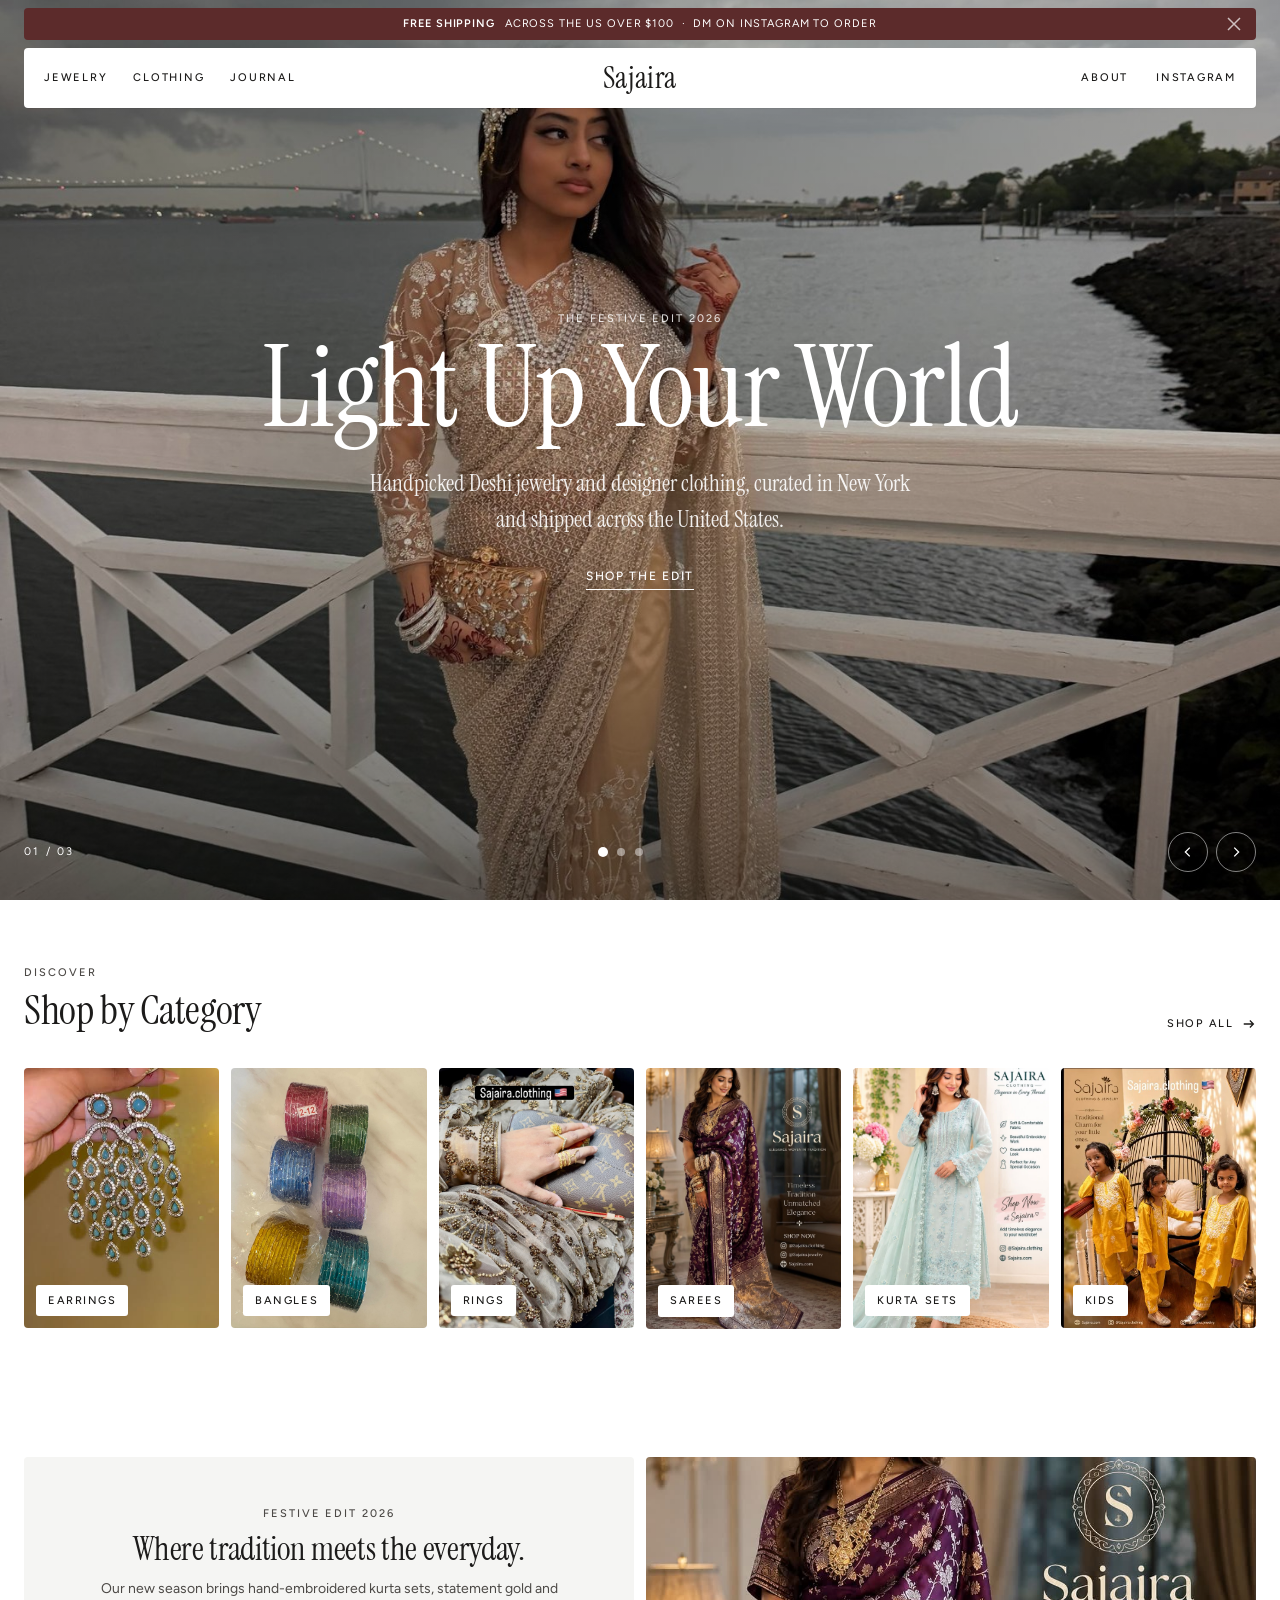
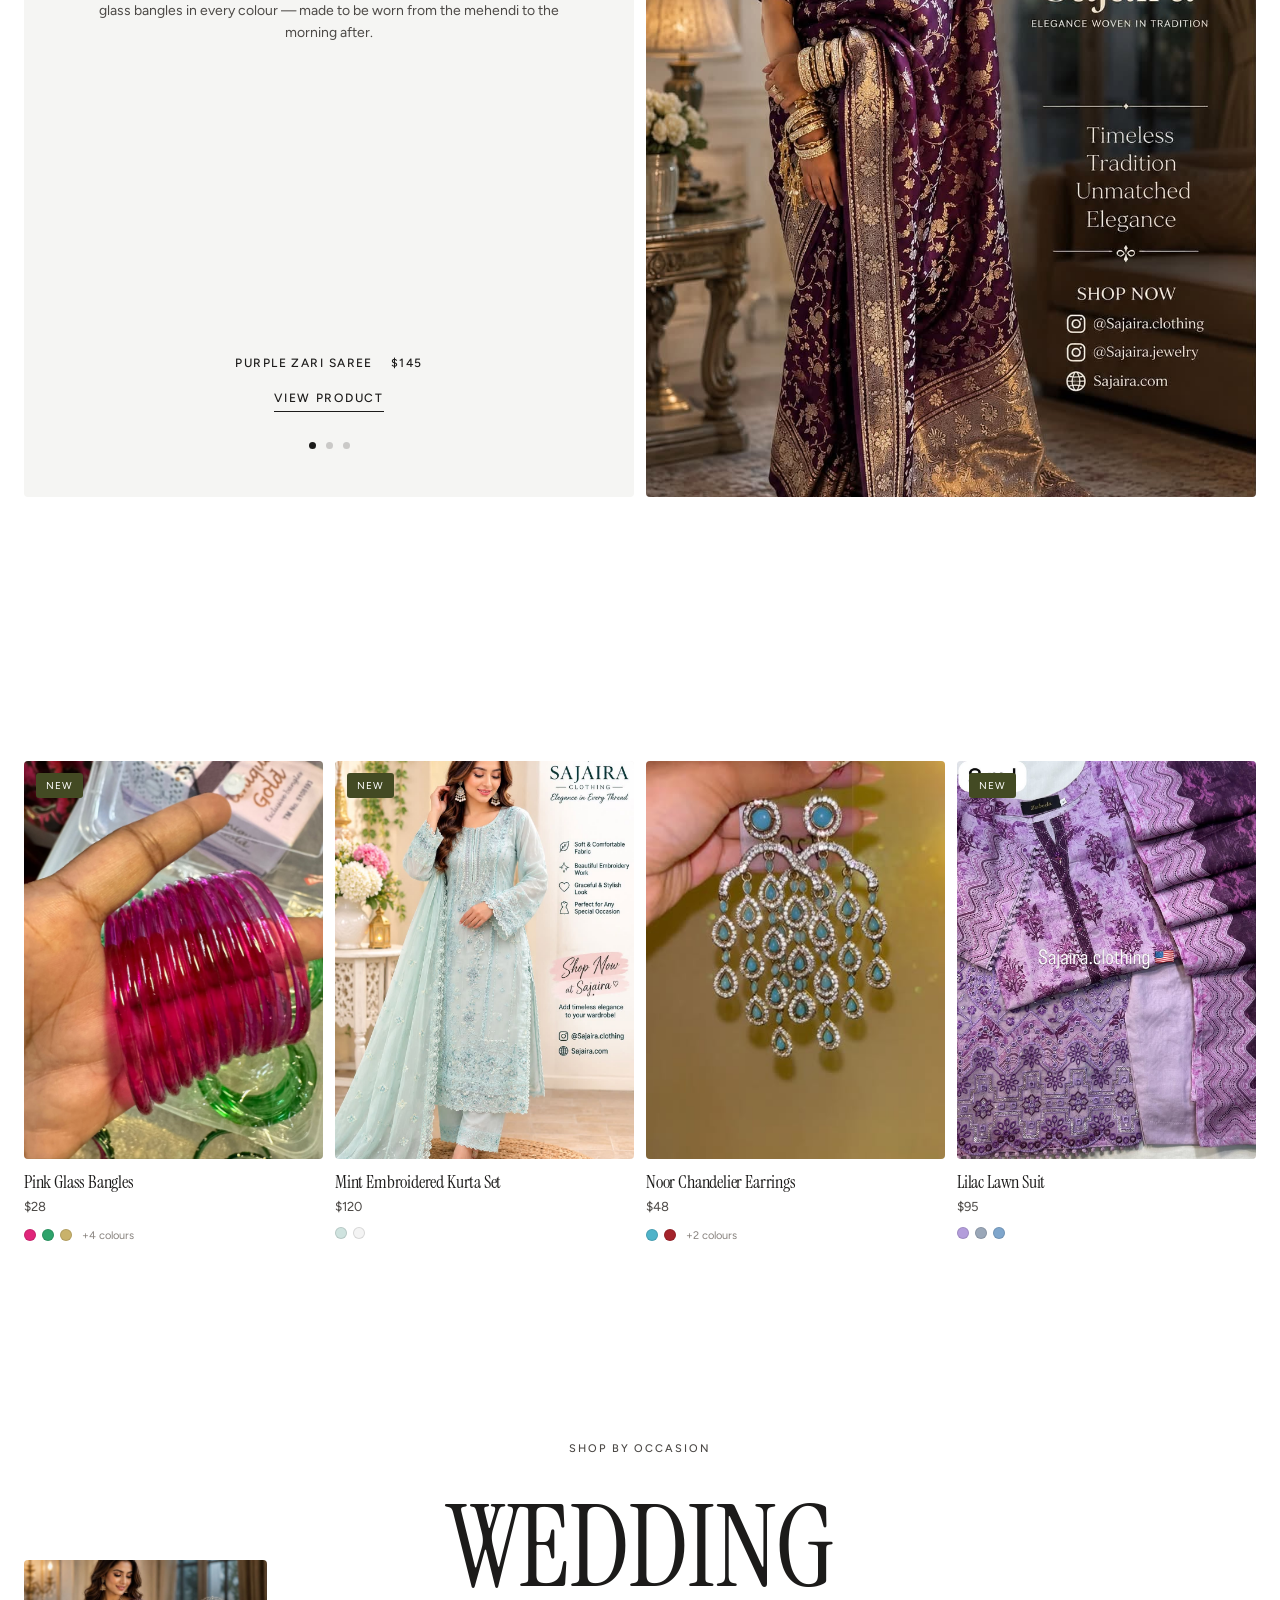
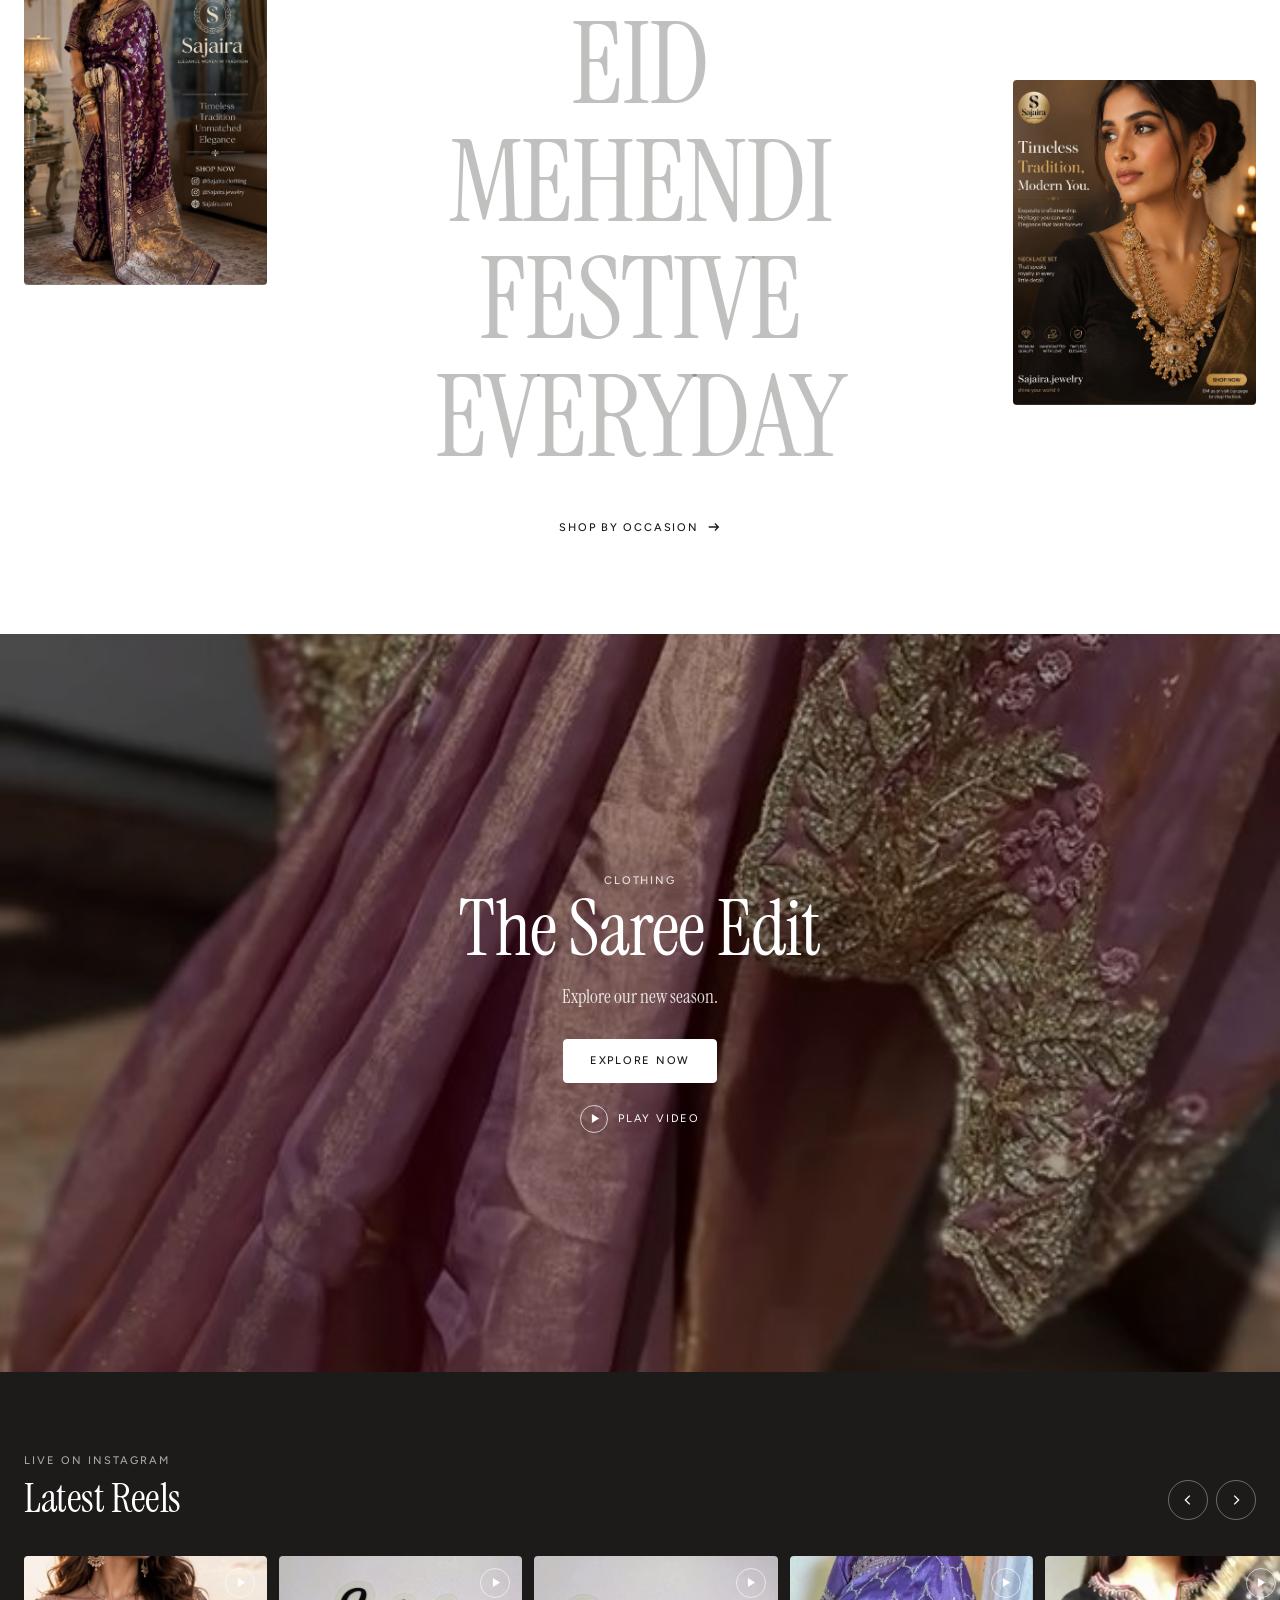
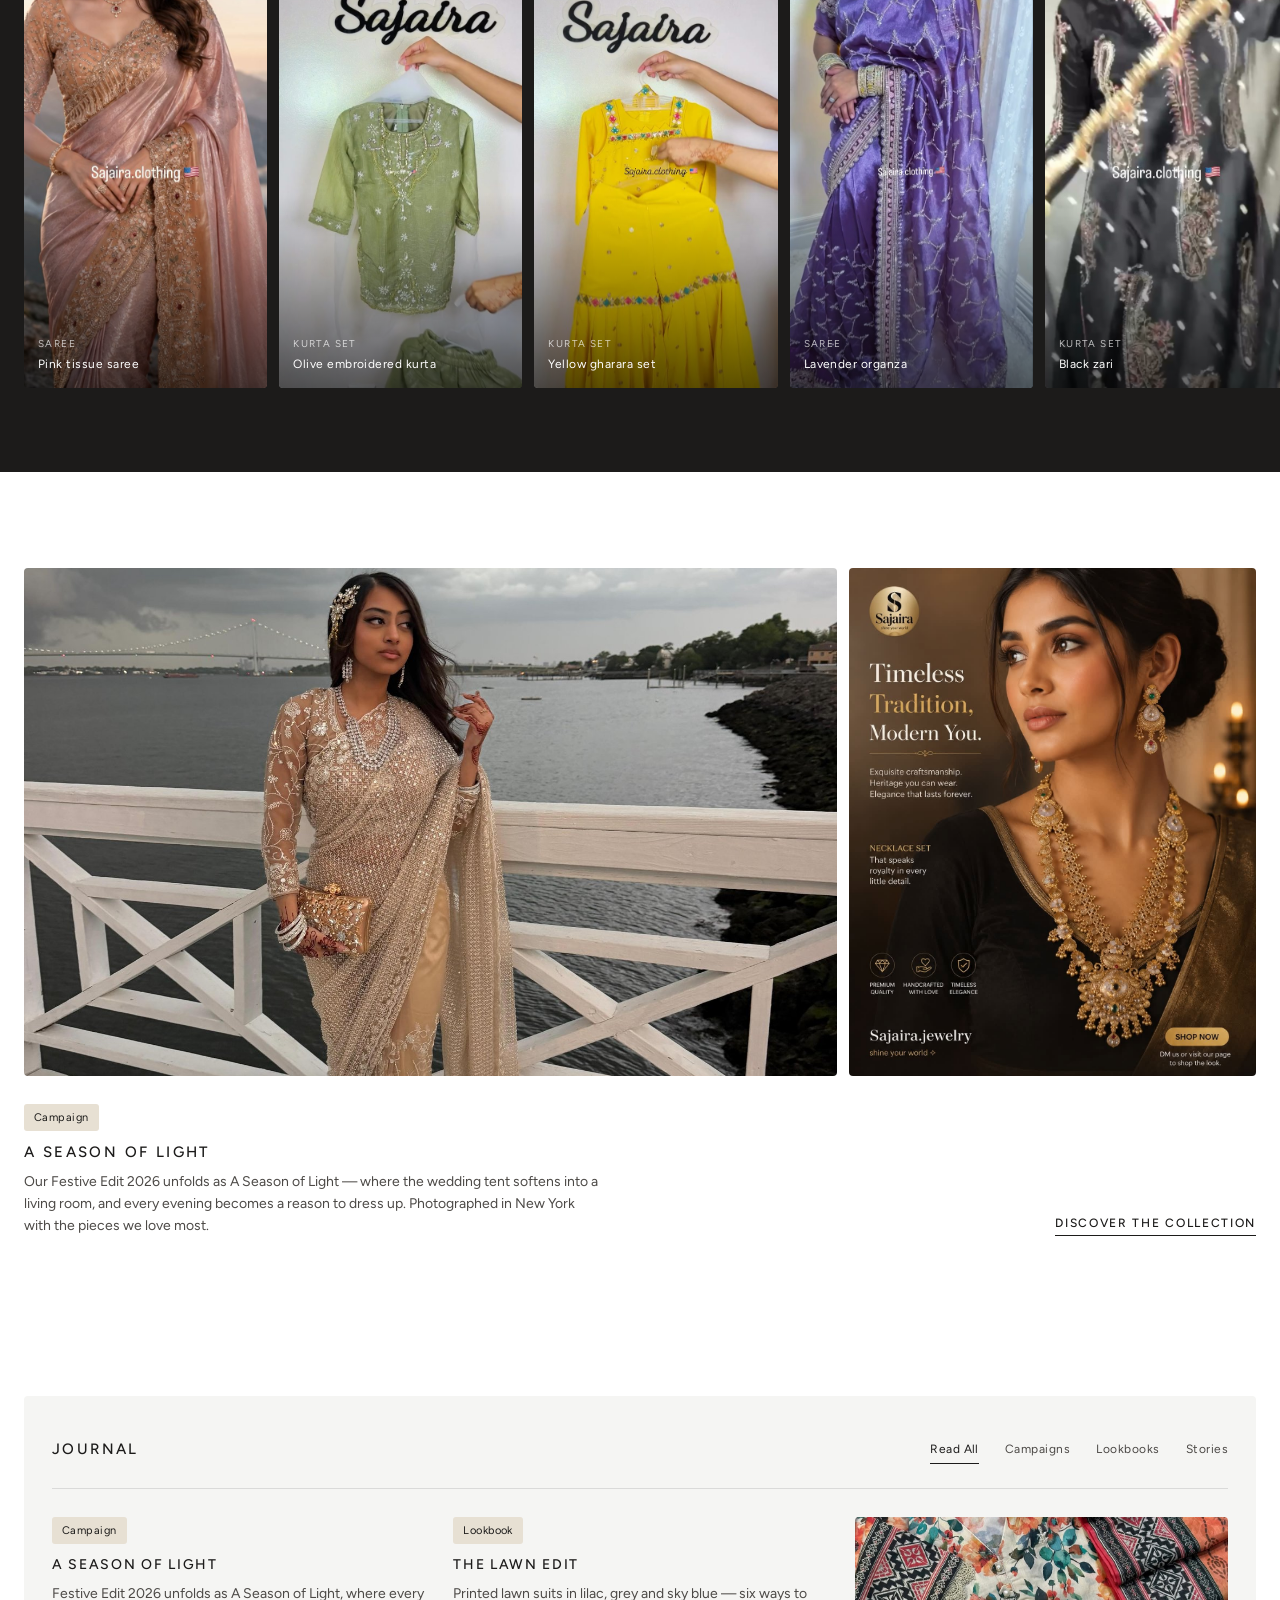
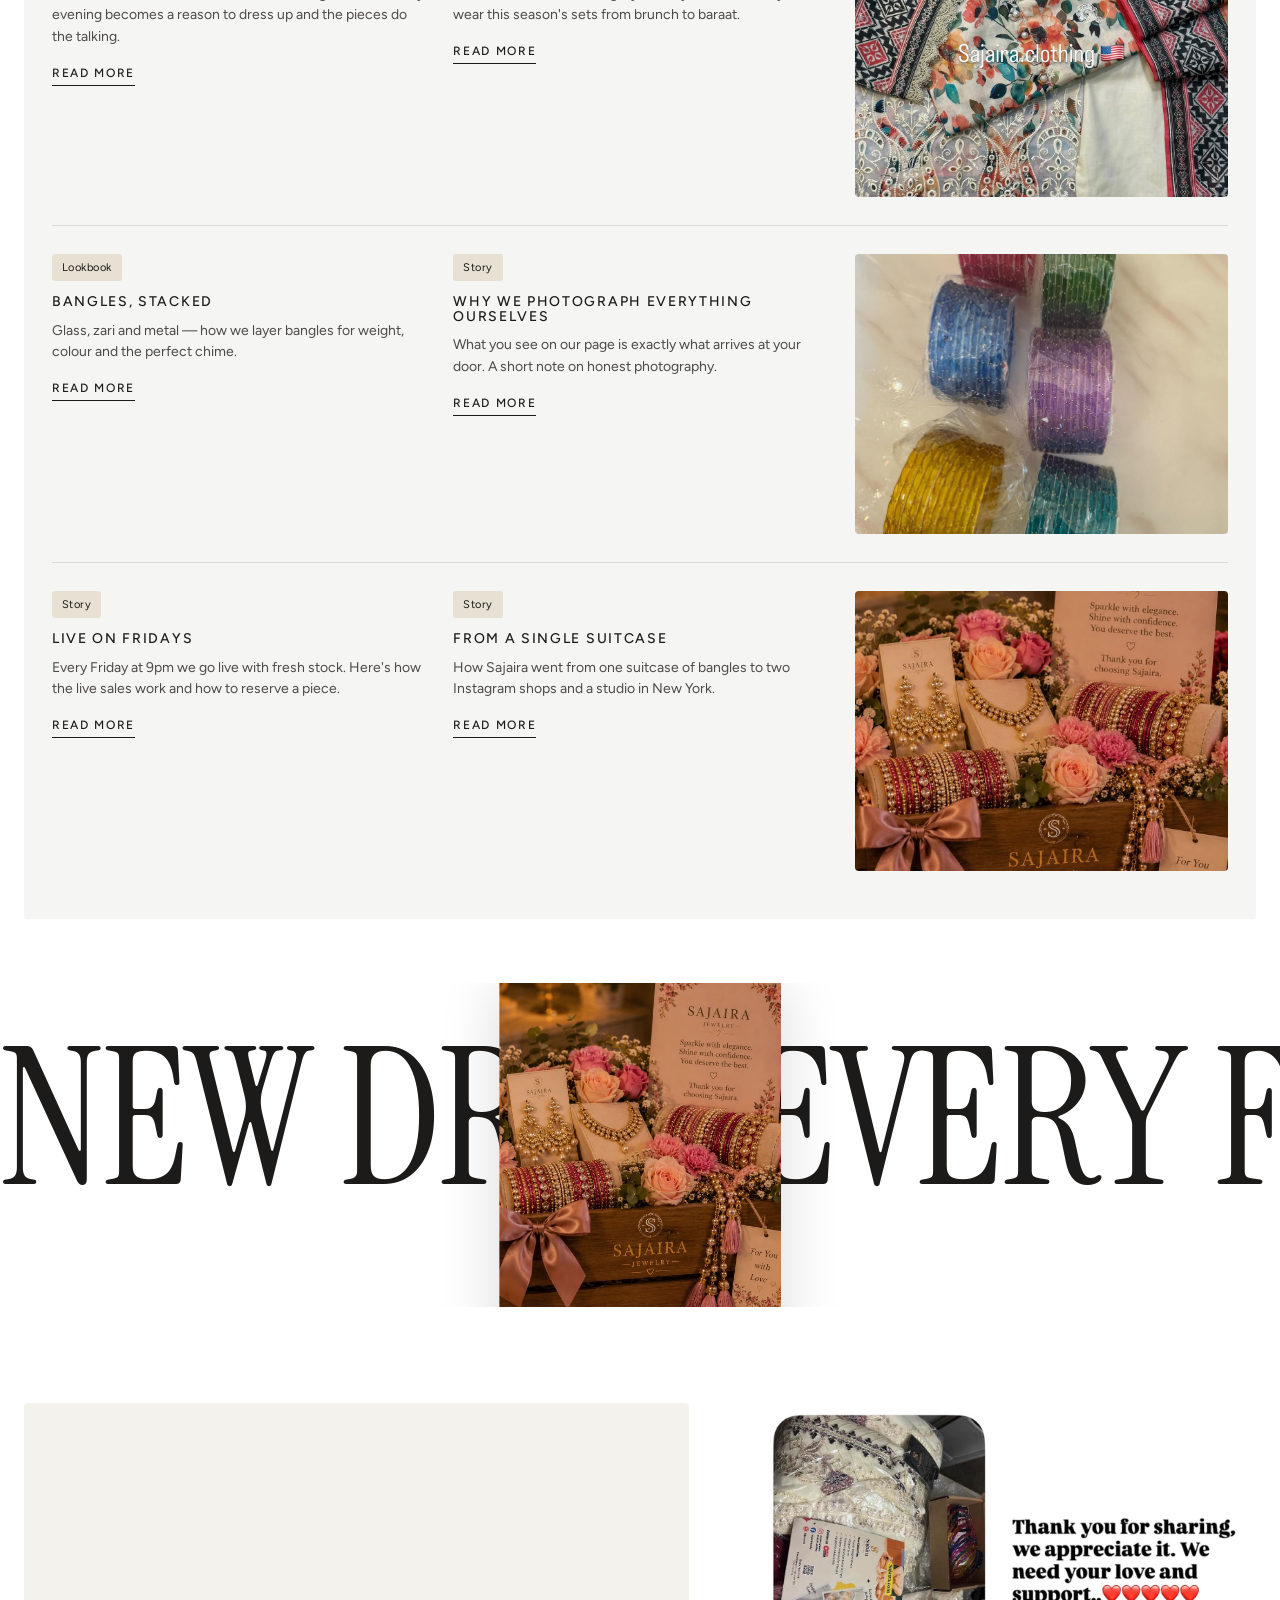
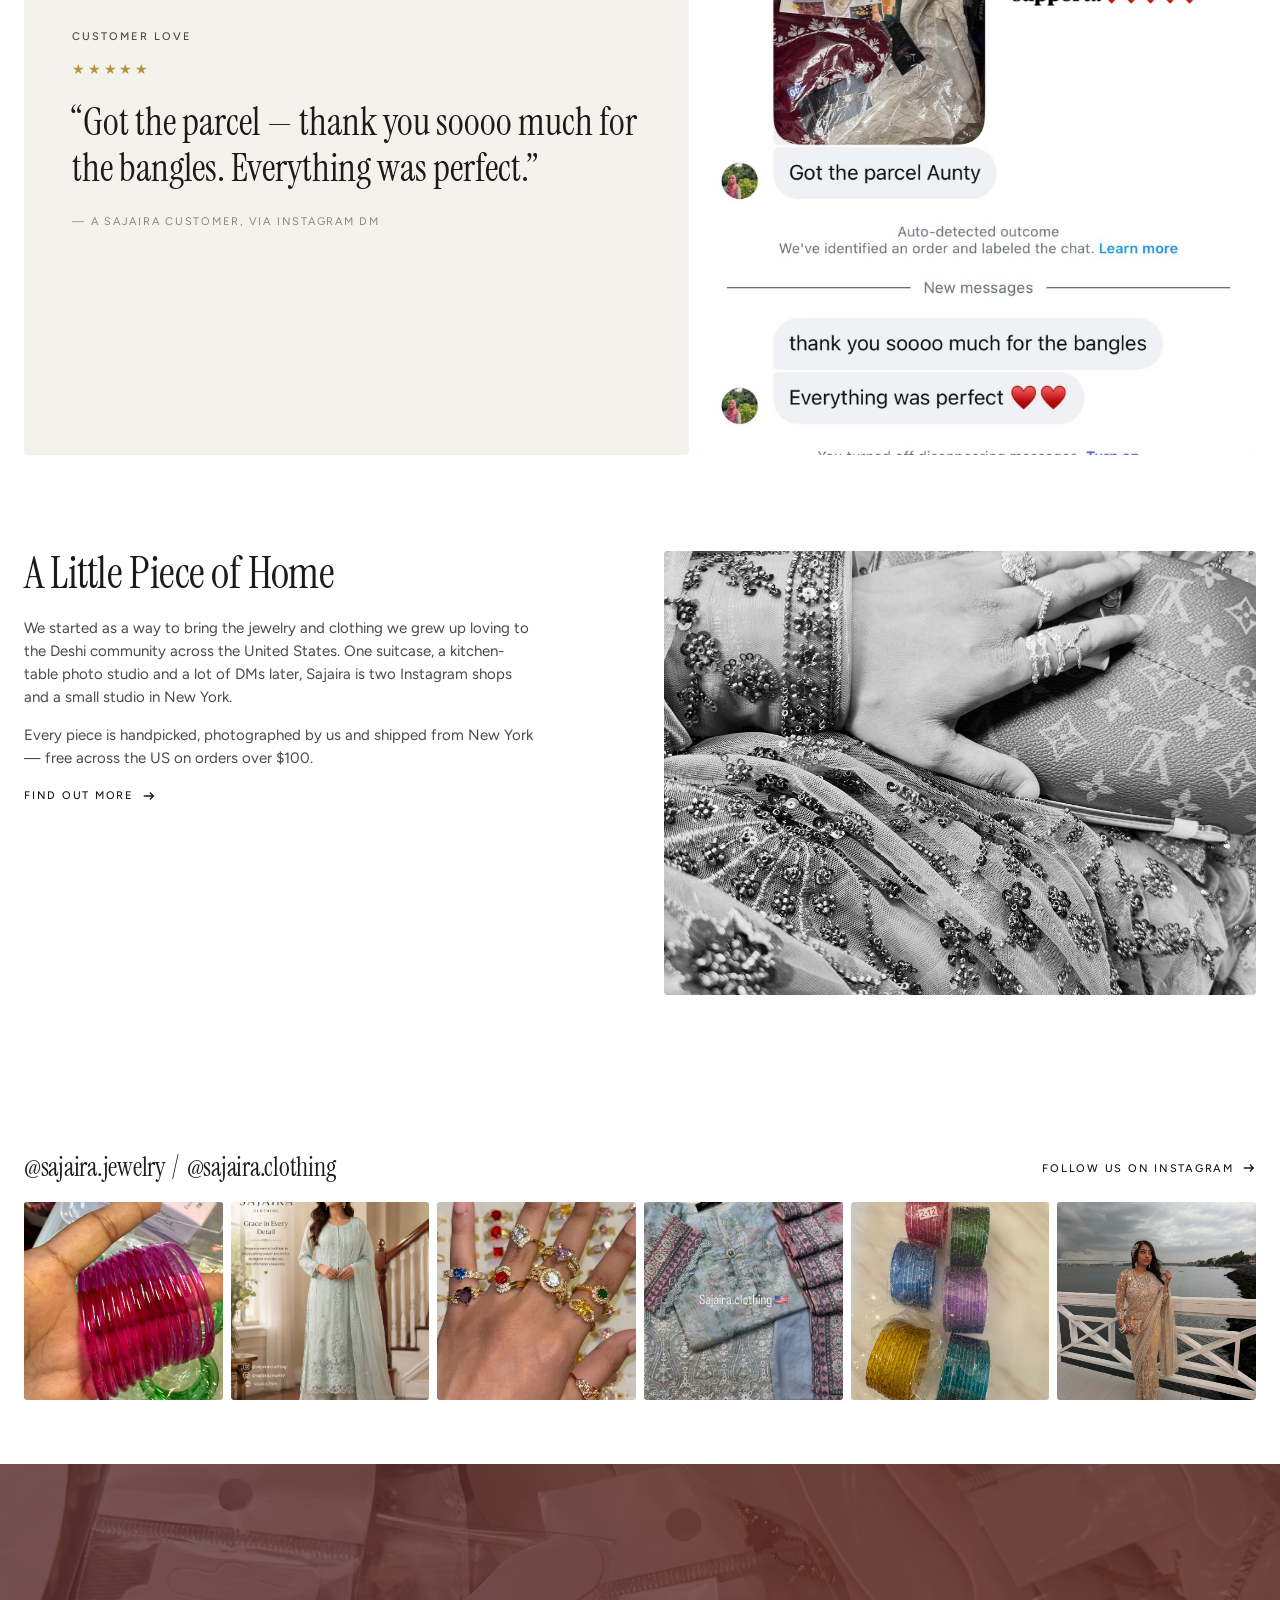
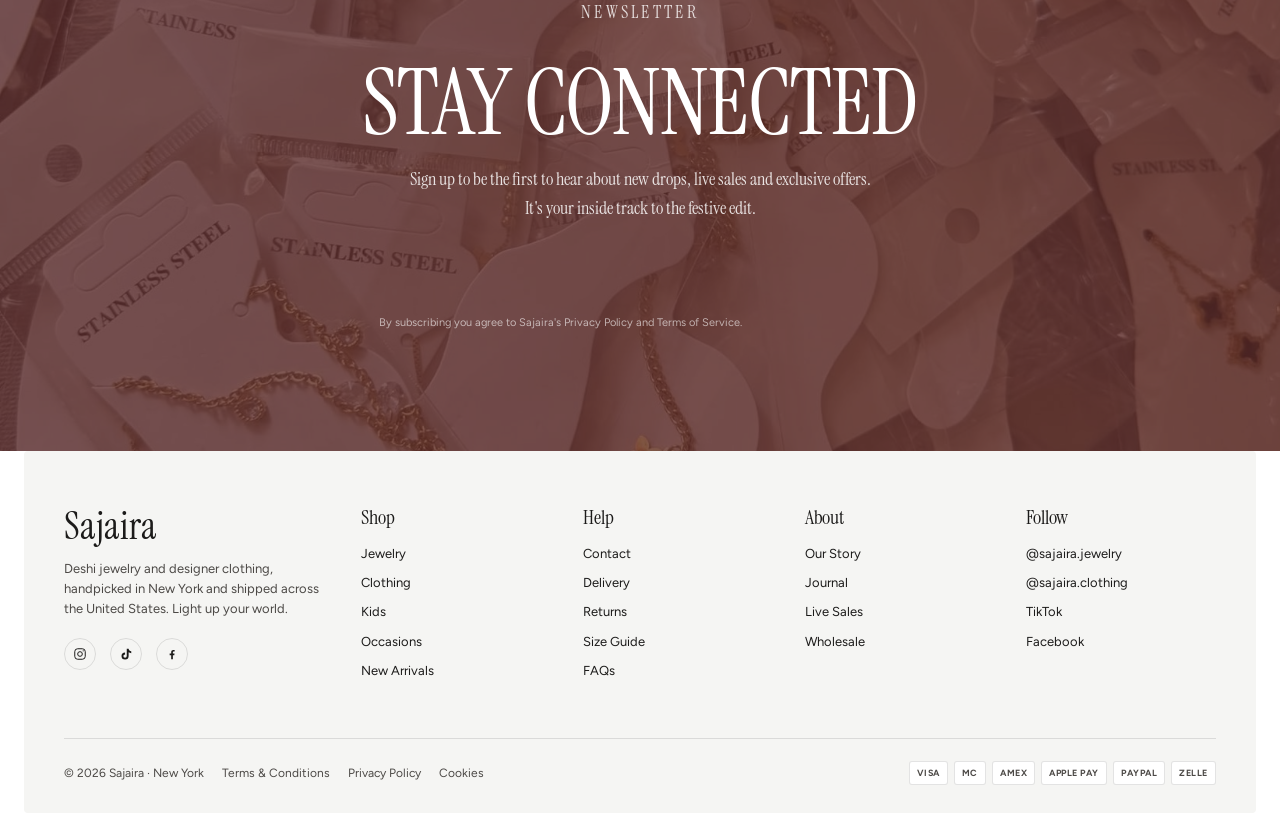
==== commit ebbd40be: "Real brand media, Jewelry and Clothing pages, remove cart/search/wishlist - Replace Pexels stock wit" ====
--- a/index.html
+++ b/index.html
@@ -9,7 +9,7 @@
 <link rel="preconnect" href="https://fonts.googleapis.com">
 <link rel="preconnect" href="https://fonts.gstatic.com" crossorigin>
 <link href="https://fonts.googleapis.com/css2?family=Instrument+Serif:ital@0;1&family=Figtree:wght@400;500;600&display=swap" rel="stylesheet">
-<link rel="stylesheet" href="css/style.css?v=1789280641">
+<link rel="stylesheet" href="css/style.css?v=1789412756">
 </head>
 <body>
 <div class="preloader" aria-hidden="true"><div class="word"><span>Sajaira</span></div><div class="bar"></div></div>
@@ -18,16 +18,14 @@
   <div class="nav-card">
     <button class="burger" aria-label="Open menu"><span></span><span></span><span></span></button>
     <nav class="nav-links">
-      <a href="index.html#jewelry">Jewelry</a>
-      <a href="index.html#clothing">Clothing</a>
+      <a href="jewelry.html">Jewelry</a>
+      <a href="clothing.html">Clothing</a>
       <a href="index.html#journal">Journal</a>
     </nav>
     <a class="brand" href="index.html">Sajaira</a>
     <div class="nav-utils">
       <a class="text" href="about.html">About</a>
-      <a class="icon-btn hide-m" href="#" aria-label="Search"><svg class="icon" viewBox="0 0 24 24" fill="none" stroke="currentColor" stroke-width="1.6"><circle cx="11" cy="11" r="7"/><path d="M20 20l-4-4"/></svg></a>
-      <a class="icon-btn hide-m" href="#" aria-label="Wishlist"><svg class="icon" viewBox="0 0 24 24" fill="none" stroke="currentColor" stroke-width="1.6"><path d="M12 20s-7-4.4-7-10a4 4 0 0 1 7-2.6A4 4 0 0 1 19 10c0 5.6-7 10-7 10z"/></svg></a>
-      <a class="icon-btn" href="#" aria-label="Bag"><svg class="icon" viewBox="0 0 24 24" fill="none" stroke="currentColor" stroke-width="1.6"><path d="M5 8h14l-1 12H6L5 8z"/><path d="M9 8V6a3 3 0 0 1 6 0v2"/></svg><span class="text">Bag (0)</span></a>
+      <a class="icon-btn" href="https://www.instagram.com/sajaira.jewelry/" target="_blank" rel="noopener" aria-label="Instagram"><svg viewBox="0 0 24 24" fill="none" stroke="currentColor" stroke-width="1.7"><rect x="3" y="3" width="18" height="18" rx="5"/><circle cx="12" cy="12" r="4"/><circle cx="17.5" cy="6.5" r="1" fill="currentColor" stroke="none"/></svg><span class="text">Instagram</span></a>
     </div>
   </div>
 </header>
@@ -37,29 +35,26 @@
     <a class="brand" href="index.html">Sajaira</a>
     <button class="close-x" aria-label="Close menu"><svg viewBox="0 0 20 20" fill="none" stroke="currentColor" stroke-width="1.5"><path d="M4 4l12 12M16 4L4 16"/></svg></button>
     <nav>
-      <a href="index.html#jewelry">Jewelry</a>
-      <a href="index.html#clothing">Clothing</a>
-      <a href="index.html#occasions">Occasions</a>
+      <a href="index.html">Home</a>
+      <a href="jewelry.html">Jewelry</a>
+      <a href="clothing.html">Clothing</a>
       <a href="index.html#journal">Journal</a>
       <a href="about.html">About</a>
     </nav>
     <div class="small">
       <a href="https://www.instagram.com/sajaira.jewelry/" target="_blank" rel="noopener">@sajaira.jewelry</a>
       <a href="https://www.instagram.com/sajaira.clothing/" target="_blank" rel="noopener">@sajaira.clothing</a>
-      <a href="#">Search</a>
-      <a href="#">Wishlist</a>
     </div>
   </div>
 </div>
 <main>
-<!-- Hero slider -->
 <section class="hero" aria-label="Featured">
-  <div class="slide"><img src="images/stock/hero-jewelry.jpg" alt="">
-    <div class="slide-content"><p class="eyebrow light">The Festive Edit 2026</p><h1>Light Up Your World</h1><p class="sub">Handpicked Deshi jewelry and designer clothing, curated in New York and shipped across the United States.</p><a class="link-u" href="#jewelry">Shop the Edit</a></div></div>
-  <div class="slide"><img src="images/stock/hero-gold.jpg" alt="">
-    <div class="slide-content"><p class="eyebrow light">Jewelry</p><h1>Gold for Every Occasion</h1><p class="sub">Chandelier earrings, glass bangles and cocktail rings — the sparkle of home, delivered to your door.</p><a class="link-u" href="#jewelry">Shop Jewelry</a></div></div>
-  <div class="slide"><img src="images/stock/hero-bride.jpg" alt="">
-    <div class="slide-content"><p class="eyebrow light">Clothing</p><h1>The Chikankari Collection</h1><p class="sub">Hand-embroidered kurtas, designer sarees and festive sets in the season's colours.</p><a class="link-u" href="#clothing">Shop Clothing</a></div></div>
+  <div class="slide"><img src="images/brand/saree-pier.jpg" alt="">
+    <div class="slide-content"><p class="eyebrow light">The Festive Edit 2026</p><h1>Light Up Your World</h1><p class="sub">Handpicked Deshi jewelry and designer clothing, curated in New York and shipped across the United States.</p><a class="link-u" href="clothing.html">Shop the Edit</a></div></div>
+  <div class="slide"><img src="images/brand/bangles-wrist.jpg" alt="">
+    <div class="slide-content"><p class="eyebrow light">Jewelry</p><h1>Grace in Every Color</h1><p class="sub">Glass bangles, statement earrings and cocktail rings — the sparkle of home, delivered to your door.</p><a class="link-u" href="jewelry.html">Shop Jewelry</a></div></div>
+  <div class="slide"><img src="images/brand/kurta-blue-model.jpg" alt="">
+    <div class="slide-content"><p class="eyebrow light">Clothing</p><h1>Timeless Tradition, Modern You</h1><p class="sub">Embroidered kurta sets, designer sarees and lawn suits in the season's colours.</p><a class="link-u" href="clothing.html">Shop Clothing</a></div></div>
   <div class="hero-ui">
     <span class="hero-count">01 / 03</span>
     <div class="hero-dots"></div>
@@ -68,47 +63,44 @@
   <div class="scroll-hint"></div>
 </section>
 
-<!-- Category tiles -->
-<section class="block tight" id="jewelry">
+<section class="block tight">
   <div class="section-head reveal">
     <div><p class="eyebrow">Discover</p><h2 class="title-lg">Shop by Category</h2></div>
-    <a class="link-arrow" href="#arrivals">Shop All <svg viewBox="0 0 16 16" fill="none" stroke="currentColor" stroke-width="1.5"><path d="M2 8h11M9 4l4 4-4 4"/></svg></a>
+    <a class="link-arrow" href="jewelry.html">Shop All <svg viewBox="0 0 16 16" fill="none" stroke="currentColor" stroke-width="1.5"><path d="M2 8h11M9 4l4 4-4 4"/></svg></a>
   </div>
   <div class="cats">
-    <a class="cat reveal" href="#arrivals"><img src="images/jewelry/01.jpg" alt=""><span>Earrings</span></a>
-    <a class="cat reveal" data-delay="1" href="#arrivals"><img src="images/jewelry/03.jpg" alt=""><span>Bangles</span></a>
-    <a class="cat reveal" data-delay="2" href="#arrivals"><img src="images/jewelry/06.jpg" alt=""><span>Rings</span></a>
-    <a class="cat reveal" data-delay="3" href="#clothing"><img src="images/clothing/01.jpg" alt=""><span>Sarees</span></a>
-    <a class="cat reveal" data-delay="1" href="#clothing"><img src="images/clothing/11.jpg" alt=""><span>Kurtas</span></a>
-    <a class="cat reveal" data-delay="2" href="#clothing"><img src="images/clothing/12.jpg" alt=""><span>Festive Sets</span></a>
-  </div>
-</section>
-
-<!-- Featured split -->
+    <a class="cat reveal" href="jewelry.html#earrings"><img src="images/jewelry/01.jpg" alt=""><span>Earrings</span></a>
+    <a class="cat reveal" data-delay="1" href="jewelry.html#bangles"><img src="images/brand/bangles-multi.jpg" alt=""><span>Bangles</span></a>
+    <a class="cat reveal" data-delay="2" href="jewelry.html#rings"><img src="images/brand/rings-bag.jpg" alt=""><span>Rings</span></a>
+    <a class="cat reveal" data-delay="3" href="clothing.html#sarees"><img src="images/brand/saree-purple-poster.jpg" alt=""><span>Sarees</span></a>
+    <a class="cat reveal" data-delay="1" href="clothing.html#kurtas"><img src="images/brand/kurta-mint-model.jpg" alt=""><span>Kurta Sets</span></a>
+    <a class="cat reveal" data-delay="2" href="clothing.html#kids"><img src="images/posters/kids-yellow.jpg" alt=""><span>Kids</span></a>
+  </div>
+</section>
+
 <section class="block tight">
   <div class="feature reveal">
     <div class="feature-panel">
       <div class="top">
         <p class="eyebrow">Festive Edit 2026</p>
         <h2>Where tradition meets the everyday.</h2>
-        <p class="desc">Our new season brings hand-embroidered chikankari, statement gold and glass bangles in every colour — made to be worn from the mehendi to the morning after.</p>
+        <p class="desc">Our new season brings hand-embroidered kurta sets, statement gold and glass bangles in every colour — made to be worn from the mehendi to the morning after.</p>
       </div>
       <div class="bottom">
-        <div data-f="0"><p class="product-line"><span>Noor Chandelier Earrings</span><span>$48</span></p><a class="link-u" href="#">View Product</a></div>
-        <div data-f="1"><p class="product-line"><span>Lavender Chikankari Set</span><span>$120</span></p><a class="link-u" href="#">View Product</a></div>
-        <div data-f="2"><p class="product-line"><span>Sky Glass Bangles</span><span>$32</span></p><a class="link-u" href="#">View Product</a></div>
+        <div data-f="0"><p class="product-line"><span>Purple Zari Saree</span><span>$145</span></p><a class="link-u" href="clothing.html#sarees">View Product</a></div>
+        <div data-f="1"><p class="product-line"><span>Gold Glass Bangles</span><span>$32</span></p><a class="link-u" href="jewelry.html#bangles">View Product</a></div>
+        <div data-f="2"><p class="product-line"><span>Mint Embroidered Set</span><span>$120</span></p><a class="link-u" href="clothing.html#kurtas">View Product</a></div>
         <div class="dots"></div>
       </div>
     </div>
     <div class="feature-media">
-      <img src="images/stock/portrait-jewelry.jpg" alt="">
-      <img src="images/stock/saree-purple.jpg" alt="">
-      <img src="images/stock/henna-hands.jpg" alt="">
-    </div>
-  </div>
-</section>
-
-<!-- New arrivals carousel -->
+      <img src="images/brand/saree-purple-poster.jpg" alt="">
+      <img src="images/brand/bangles-wrist.jpg" alt="">
+      <img src="images/brand/kurta-mint-model.jpg" alt="">
+    </div>
+  </div>
+</section>
+
 <section class="block" id="arrivals">
   <div class="carousel-wrap">
     <div class="section-head reveal">
@@ -116,132 +108,172 @@
       <div class="arrows"><button class="arrow-btn c-prev" aria-label="Previous"><svg viewBox="0 0 16 16" fill="none" stroke="currentColor" stroke-width="1.5"><path d="M10 3L5 8l5 5"/></svg></button><button class="arrow-btn c-next" aria-label="Next"><svg viewBox="0 0 16 16" fill="none" stroke="currentColor" stroke-width="1.5"><path d="M6 3l5 5-5 5"/></svg></button></div>
     </div>
     <div class="carousel">
-      <article class="product reveal">
-        <a class="product-media" href="#">
-          <img class="main" src="images/jewelry/01.jpg" alt="Noor Chandelier Earrings" loading="lazy"><img class="alt" src="images/stock/portrait-jewelry.jpg" alt="" loading="lazy">
+      <article class="product reveal " data-cat="">
+        <a class="product-media" href="https://www.instagram.com/sajaira.jewelry/" target="_blank" rel="noopener">
+          <img class="main" src="images/brand/bangles-pink-hand.jpg" alt="Pink Glass Bangles" loading="lazy"><img class="alt" src="images/brand/bangles-pink-pack.jpg" alt="" loading="lazy">
           <span class="pill dark tag">New</span>
-          <button class="wish" aria-label="Add to wishlist"><svg viewBox="0 0 24 24"><path d="M12 20s-7-4.4-7-10a4 4 0 0 1 7-2.6A4 4 0 0 1 19 10c0 5.6-7 10-7 10z"/></svg></button>
-          <span class="quick">Quick view</span>
+          <span class="dm">DM to order</span>
+        </a>
+        <h3>Pink Glass Bangles</h3>
+        <p class="price">$28</p>
+        <div class="swatches"><i style="--c:#e0257a"></i><i style="--c:#2ea36b"></i><i style="--c:#c9b26b"></i><span>+4 colours</span></div>
+      </article>
+      <article class="product reveal " data-cat="">
+        <a class="product-media" href="https://www.instagram.com/sajaira.clothing/" target="_blank" rel="noopener">
+          <img class="main" src="images/brand/kurta-mint-model.jpg" alt="Mint Embroidered Kurta Set" loading="lazy"><img class="alt" src="images/brand/kurta-white-model.jpg" alt="" loading="lazy">
+          <span class="pill dark tag">New</span>
+          <span class="dm">DM to order</span>
+        </a>
+        <h3>Mint Embroidered Kurta Set</h3>
+        <p class="price">$120</p>
+        <div class="swatches"><i style="--c:#cfe3df"></i><i style="--c:#f4f4f4"></i></div>
+      </article>
+      <article class="product reveal " data-cat="">
+        <a class="product-media" href="https://www.instagram.com/sajaira.jewelry/" target="_blank" rel="noopener">
+          <img class="main" src="images/jewelry/01.jpg" alt="Noor Chandelier Earrings" loading="lazy"><img class="alt" src="images/jewelry/02.jpg" alt="" loading="lazy">
+          
+          <span class="dm">DM to order</span>
         </a>
         <h3>Noor Chandelier Earrings</h3>
         <p class="price">$48</p>
-        <div class="swatches"><i style="--c:#4fb3c9"></i><i style="--c:#b8923a"></i><span>+2 colours</span></div>
-      </article>
-      <article class="product reveal">
-        <a class="product-media" href="#">
-          <img class="main" src="images/jewelry/03.jpg" alt="Sky Glass Bangles" loading="lazy"><img class="alt" src="images/jewelry/10.jpg" alt="" loading="lazy">
+        <div class="swatches"><i style="--c:#4fb3c9"></i><i style="--c:#a4232b"></i><span>+2 colours</span></div>
+      </article>
+      <article class="product reveal " data-cat="">
+        <a class="product-media" href="https://www.instagram.com/sajaira.clothing/" target="_blank" rel="noopener">
+          <img class="main" src="images/brand/kurta-purple-flat.jpg" alt="Lilac Lawn Suit" loading="lazy"><img class="alt" src="images/brand/kurta-grey-flat.jpg" alt="" loading="lazy">
           <span class="pill dark tag">New</span>
-          <button class="wish" aria-label="Add to wishlist"><svg viewBox="0 0 24 24"><path d="M12 20s-7-4.4-7-10a4 4 0 0 1 7-2.6A4 4 0 0 1 19 10c0 5.6-7 10-7 10z"/></svg></button>
-          <span class="quick">Quick view</span>
-        </a>
-        <h3>Sky Glass Bangles</h3>
+          <span class="dm">DM to order</span>
+        </a>
+        <h3>Lilac Lawn Suit</h3>
+        <p class="price">$95</p>
+        <div class="swatches"><i style="--c:#b39ddb"></i><i style="--c:#9aa7b8"></i><i style="--c:#7fa6cc"></i></div>
+      </article>
+      <article class="product reveal " data-cat="">
+        <a class="product-media" href="https://www.instagram.com/sajaira.jewelry/" target="_blank" rel="noopener">
+          <img class="main" src="images/brand/bangles-wrist.jpg" alt="Gold Glass Bangles" loading="lazy"><img class="alt" src="images/jewelry/10.jpg" alt="" loading="lazy">
+          
+          <span class="dm">DM to order</span>
+        </a>
+        <h3>Gold Glass Bangles</h3>
         <p class="price">$32</p>
-        <div class="swatches"><i style="--c:#9cd3e6"></i><i style="--c:#c9b26b"></i><i style="--c:#d8d8d8"></i></div>
-      </article>
-      <article class="product reveal">
-        <a class="product-media" href="#">
-          <img class="main" src="images/jewelry/02.jpg" alt="Gulab Stone Drops" loading="lazy"><img class="alt" src="images/jewelry/01.jpg" alt="" loading="lazy">
+        <div class="swatches"><i style="--c:#c9b26b"></i><i style="--c:#b8923a"></i></div>
+      </article>
+      <article class="product reveal " data-cat="">
+        <a class="product-media" href="https://www.instagram.com/sajaira.clothing/" target="_blank" rel="noopener">
+          <img class="main" src="images/brand/kurta-black-model.jpg" alt="Black Zari Kurta Set" loading="lazy"><img class="alt" src="images/posters/kurta-black-embroidered.jpg" alt="" loading="lazy">
+          <span class="pill dark tag">New</span>
+          <span class="dm">DM to order</span>
+        </a>
+        <h3>Black Zari Kurta Set</h3>
+        <p class="price">$135</p>
+        <div class="swatches"><i style="--c:#1c1b1a"></i></div>
+      </article>
+      <article class="product reveal " data-cat="">
+        <a class="product-media" href="https://www.instagram.com/sajaira.jewelry/" target="_blank" rel="noopener">
+          <img class="main" src="images/brand/rings-bag.jpg" alt="Meera Cocktail Rings" loading="lazy"><img class="alt" src="images/jewelry/06.jpg" alt="" loading="lazy">
           
-          <button class="wish" aria-label="Add to wishlist"><svg viewBox="0 0 24 24"><path d="M12 20s-7-4.4-7-10a4 4 0 0 1 7-2.6A4 4 0 0 1 19 10c0 5.6-7 10-7 10z"/></svg></button>
-          <span class="quick">Quick view</span>
-        </a>
-        <h3>Gulab Stone Drops</h3>
-        <p class="price">$42</p>
-        <div class="swatches"><i style="--c:#a4232b"></i><i style="--c:#2c6b3f"></i><span>+1 colour</span></div>
-      </article>
-      <article class="product reveal">
-        <a class="product-media" href="#">
-          <img class="main" src="images/jewelry/04.jpg" alt="Meera Cocktail Ring" loading="lazy"><img class="alt" src="images/jewelry/06.jpg" alt="" loading="lazy">
-          <span class="pill dark tag">New</span>
-          <button class="wish" aria-label="Add to wishlist"><svg viewBox="0 0 24 24"><path d="M12 20s-7-4.4-7-10a4 4 0 0 1 7-2.6A4 4 0 0 1 19 10c0 5.6-7 10-7 10z"/></svg></button>
-          <span class="quick">Quick view</span>
-        </a>
-        <h3>Meera Cocktail Ring</h3>
+          <span class="dm">DM to order</span>
+        </a>
+        <h3>Meera Cocktail Rings</h3>
         <p class="price">$28</p>
-        <div class="swatches"><i style="--c:#e8e8e8"></i></div>
-      </article>
-      <article class="product reveal">
-        <a class="product-media" href="#">
-          <img class="main" src="images/clothing/11.jpg" alt="Lavender Chikankari Set" loading="lazy"><img class="alt" src="images/stock/saree-purple.jpg" alt="" loading="lazy">
-          <span class="pill dark tag">New</span>
-          <button class="wish" aria-label="Add to wishlist"><svg viewBox="0 0 24 24"><path d="M12 20s-7-4.4-7-10a4 4 0 0 1 7-2.6A4 4 0 0 1 19 10c0 5.6-7 10-7 10z"/></svg></button>
-          <span class="quick">Quick view</span>
-        </a>
-        <h3>Lavender Chikankari Set</h3>
-        <p class="price">$120</p>
-        <div class="swatches"><i style="--c:#b39ddb"></i><i style="--c:#f1a7c4"></i><i style="--c:#8fbc8f"></i></div>
-      </article>
-      <article class="product reveal">
-        <a class="product-media" href="#">
-          <img class="main" src="images/clothing/02.jpg" alt="Olive Chikankari Kurta" loading="lazy"><img class="alt" src="images/clothing/06.jpg" alt="" loading="lazy">
+        <div class="swatches"><i style="--c:#e8e8e8"></i><i style="--c:#b8923a"></i></div>
+      </article>
+      <article class="product reveal " data-cat="">
+        <a class="product-media" href="https://www.instagram.com/sajaira.clothing/" target="_blank" rel="noopener">
+          <img class="main" src="images/brand/saree-purple-poster.jpg" alt="Purple Zari Saree" loading="lazy"><img class="alt" src="images/posters/saree-purple-model.jpg" alt="" loading="lazy">
           
-          <button class="wish" aria-label="Add to wishlist"><svg viewBox="0 0 24 24"><path d="M12 20s-7-4.4-7-10a4 4 0 0 1 7-2.6A4 4 0 0 1 19 10c0 5.6-7 10-7 10z"/></svg></button>
-          <span class="quick">Quick view</span>
-        </a>
-        <h3>Olive Chikankari Kurta</h3>
-        <p class="price">$95</p>
-        <div class="swatches"><i style="--c:#8fa35a"></i><i style="--c:#e88fb0"></i><i style="--c:#6b1f2a"></i></div>
-      </article>
-      <article class="product reveal">
-        <a class="product-media" href="#">
-          <img class="main" src="images/jewelry/10.jpg" alt="Zari Stacked Bangles" loading="lazy"><img class="alt" src="images/jewelry/12.jpg" alt="" loading="lazy">
-          
-          <button class="wish" aria-label="Add to wishlist"><svg viewBox="0 0 24 24"><path d="M12 20s-7-4.4-7-10a4 4 0 0 1 7-2.6A4 4 0 0 1 19 10c0 5.6-7 10-7 10z"/></svg></button>
-          <span class="quick">Quick view</span>
-        </a>
-        <h3>Zari Stacked Bangles</h3>
-        <p class="price">$36</p>
-        <div class="swatches"><i style="--c:#c9b26b"></i><i style="--c:#b8923a"></i></div>
-      </article>
-      <article class="product reveal">
-        <a class="product-media" href="#">
-          <img class="main" src="images/clothing/12.jpg" alt="Festive Embroidered Sets" loading="lazy"><img class="alt" src="images/clothing/03.jpg" alt="" loading="lazy">
-          <span class="pill dark tag">New</span>
-          <button class="wish" aria-label="Add to wishlist"><svg viewBox="0 0 24 24"><path d="M12 20s-7-4.4-7-10a4 4 0 0 1 7-2.6A4 4 0 0 1 19 10c0 5.6-7 10-7 10z"/></svg></button>
-          <span class="quick">Quick view</span>
-        </a>
-        <h3>Festive Embroidered Sets</h3>
-        <p class="price">$140</p>
-        <div class="swatches"><i style="--c:#1c1b1a"></i><i style="--c:#0f6b5c"></i><i style="--c:#b7472a"></i></div>
-      </article>
-    </div>
-  </div>
-</section>
-
-<!-- Occasions -->
+          <span class="dm">DM to order</span>
+        </a>
+        <h3>Purple Zari Saree</h3>
+        <p class="price">$145</p>
+        <div class="swatches"><i style="--c:#5b2a7a"></i><i style="--c:#d0a24a"></i></div>
+      </article>
+    </div>
+  </div>
+</section>
+
 <section class="occasions" id="occasions">
   <p class="eyebrow reveal">Shop by occasion</p>
   <div class="occ-stage reveal">
     <figure class="occ-img left"></figure>
     <ul class="occ-list">
-      <li data-left="images/stock/bridal-portrait.jpg" data-right="images/stock/jewelry-set.jpg"><a href="#arrivals">Wedding</a></li>
-      <li data-left="images/stock/saree-golden.jpg" data-right="images/jewelry/10.jpg"><a href="#arrivals">Eid</a></li>
-      <li data-left="images/stock/henna-hands.jpg" data-right="images/clothing/02.jpg"><a href="#arrivals">Mehendi</a></li>
-      <li data-left="images/stock/saree-orange.jpg" data-right="images/clothing/06.jpg"><a href="#arrivals">Festive</a></li>
-      <li data-left="images/stock/saree-black-gold.jpg" data-right="images/jewelry/12.jpg"><a href="#arrivals">Everyday</a></li>
+      <li data-left="images/brand/saree-purple-poster.jpg" data-right="images/brand/jewelry-poster-necklace.jpg"><a href="clothing.html#sarees">Wedding</a></li>
+      <li data-left="images/brand/kurta-white-model.jpg" data-right="images/brand/bangles-wrist.jpg"><a href="clothing.html#kurtas">Eid</a></li>
+      <li data-left="images/brand/bangles-pink-hand.jpg" data-right="images/brand/kurta-floral-flat.jpg"><a href="jewelry.html#bangles">Mehendi</a></li>
+      <li data-left="images/brand/kurta-black-model.jpg" data-right="images/brand/earrings-poster.jpg"><a href="clothing.html">Festive</a></li>
+      <li data-left="images/brand/kurta-blue-flat.jpg" data-right="images/brand/rings-bag.jpg"><a href="clothing.html#lawn">Everyday</a></li>
     </ul>
     <figure class="occ-img right"></figure>
   </div>
-  <a class="link-arrow reveal" href="#arrivals">Shop by occasion <svg viewBox="0 0 16 16" fill="none" stroke="currentColor" stroke-width="1.5"><path d="M2 8h11M9 4l4 4-4 4"/></svg></a>
-</section>
-
-<!-- Video -->
-<section class="video-hero" id="clothing">
-  <video autoplay muted loop playsinline poster="images/stock/saree-red.jpg"><source src="video/7184324.mp4" type="video/mp4"></video>
+  <a class="link-arrow reveal" href="clothing.html">Shop by occasion <svg viewBox="0 0 16 16" fill="none" stroke="currentColor" stroke-width="1.5"><path d="M2 8h11M9 4l4 4-4 4"/></svg></a>
+</section>
+
+<section class="video-hero">
+  <video autoplay muted loop playsinline poster="images/posters/fabric-embroidered.jpg"><source src="video/brand/fabric-embroidered.mp4" type="video/mp4"></video>
   <div class="overlay">
     <p class="eyebrow light reveal">Clothing</p>
     <h2 class="reveal" data-delay="1">The Saree Edit</h2>
     <p class="lede reveal" data-delay="2">Explore our new season.</p>
-    <a class="btn btn-light reveal" data-delay="3" href="#arrivals">Explore Now</a>
-    <button class="play reveal" data-delay="3" data-play><i><svg viewBox="0 0 10 10"><path d="M1 0l8 5-8 5z"/></svg></i>Play video</button>
-  </div>
-</section>
-
-<!-- Campaign -->
+    <a class="btn btn-light reveal" data-delay="3" href="clothing.html#sarees">Explore Now</a>
+    <button class="play reveal" data-delay="3" data-play="video/brand/saree-pink-model.mp4" data-portrait><i><svg viewBox="0 0 10 10"><path d="M1 0l8 5-8 5z"/></svg></i>Play video</button>
+  </div>
+</section>
+
+<section class="reels-sec" id="reels">
+  <div class="carousel-wrap">
+    <div class="section-head reveal">
+      <div><p class="eyebrow">Live on Instagram</p><h2 class="title-lg">Latest Reels</h2></div>
+      <div class="arrows"><button class="arrow-btn c-prev" aria-label="Previous"><svg viewBox="0 0 16 16" fill="none" stroke="currentColor" stroke-width="1.5"><path d="M10 3L5 8l5 5"/></svg></button><button class="arrow-btn c-next" aria-label="Next"><svg viewBox="0 0 16 16" fill="none" stroke="currentColor" stroke-width="1.5"><path d="M6 3l5 5-5 5"/></svg></button></div>
+    </div>
+    <div class="reels carousel">
+      <div class="reel reveal" data-play="video/brand/saree-pink-model.mp4" data-portrait>
+        <img src="images/posters/saree-pink-model.jpg" alt="" loading="lazy"><video muted loop playsinline preload="none" poster="images/posters/saree-pink-model.jpg"><source src="video/brand/saree-pink-model.mp4" type="video/mp4"></video>
+        <span class="pl"><svg viewBox="0 0 10 10"><path d="M1 0l8 5-8 5z"/></svg></span>
+        <div class="cap"><small>Saree</small>Pink tissue saree</div>
+      </div>
+      <div class="reel reveal" data-play="video/brand/kurta-green.mp4" data-portrait>
+        <img src="images/posters/kurta-green.jpg" alt="" loading="lazy"><video muted loop playsinline preload="none" poster="images/posters/kurta-green.jpg"><source src="video/brand/kurta-green.mp4" type="video/mp4"></video>
+        <span class="pl"><svg viewBox="0 0 10 10"><path d="M1 0l8 5-8 5z"/></svg></span>
+        <div class="cap"><small>Kurta set</small>Olive embroidered kurta</div>
+      </div>
+      <div class="reel reveal" data-play="video/brand/kurta-yellow.mp4" data-portrait>
+        <img src="images/posters/kurta-yellow.jpg" alt="" loading="lazy"><video muted loop playsinline preload="none" poster="images/posters/kurta-yellow.jpg"><source src="video/brand/kurta-yellow.mp4" type="video/mp4"></video>
+        <span class="pl"><svg viewBox="0 0 10 10"><path d="M1 0l8 5-8 5z"/></svg></span>
+        <div class="cap"><small>Kurta set</small>Yellow gharara set</div>
+      </div>
+      <div class="reel reveal" data-play="video/brand/saree-lavender-model.mp4" data-portrait>
+        <img src="images/posters/saree-lavender-model.jpg" alt="" loading="lazy"><video muted loop playsinline preload="none" poster="images/posters/saree-lavender-model.jpg"><source src="video/brand/saree-lavender-model.mp4" type="video/mp4"></video>
+        <span class="pl"><svg viewBox="0 0 10 10"><path d="M1 0l8 5-8 5z"/></svg></span>
+        <div class="cap"><small>Saree</small>Lavender organza</div>
+      </div>
+      <div class="reel reveal" data-play="video/brand/kurta-black-embroidered.mp4" data-portrait>
+        <img src="images/posters/kurta-black-embroidered.jpg" alt="" loading="lazy"><video muted loop playsinline preload="none" poster="images/posters/kurta-black-embroidered.jpg"><source src="video/brand/kurta-black-embroidered.mp4" type="video/mp4"></video>
+        <span class="pl"><svg viewBox="0 0 10 10"><path d="M1 0l8 5-8 5z"/></svg></span>
+        <div class="cap"><small>Kurta set</small>Black zari</div>
+      </div>
+      <div class="reel reveal" data-play="video/brand/kids-yellow.mp4" data-portrait>
+        <img src="images/posters/kids-yellow.jpg" alt="" loading="lazy"><video muted loop playsinline preload="none" poster="images/posters/kids-yellow.jpg"><source src="video/brand/kids-yellow.mp4" type="video/mp4"></video>
+        <span class="pl"><svg viewBox="0 0 10 10"><path d="M1 0l8 5-8 5z"/></svg></span>
+        <div class="cap"><small>Kids</small>Little charm</div>
+      </div>
+      <div class="reel reveal" data-play="video/brand/saree-purple-model.mp4" data-portrait>
+        <img src="images/posters/saree-purple-model.jpg" alt="" loading="lazy"><video muted loop playsinline preload="none" poster="images/posters/saree-purple-model.jpg"><source src="video/brand/saree-purple-model.mp4" type="video/mp4"></video>
+        <span class="pl"><svg viewBox="0 0 10 10"><path d="M1 0l8 5-8 5z"/></svg></span>
+        <div class="cap"><small>Saree</small>Purple zari</div>
+      </div>
+      <div class="reel reveal" data-play="video/brand/parcels.mp4" data-portrait>
+        <img src="images/posters/parcels.jpg" alt="" loading="lazy"><video muted loop playsinline preload="none" poster="images/posters/parcels.jpg"><source src="video/brand/parcels.mp4" type="video/mp4"></video>
+        <span class="pl"><svg viewBox="0 0 10 10"><path d="M1 0l8 5-8 5z"/></svg></span>
+        <div class="cap"><small>Live sale</small>Friday parcels</div>
+      </div>
+    </div>
+  </div>
+</section>
+
 <section class="block">
   <div class="campaign-media reveal">
-    <figure><img src="images/stock/bride-wide.jpg" alt="" loading="lazy"></figure>
-    <figure><img src="images/stock/portrait-traditional.jpg" alt="" loading="lazy"></figure>
+    <figure><img src="images/brand/saree-pier.jpg" alt="" loading="lazy"></figure>
+    <figure><img src="images/brand/jewelry-poster-necklace.jpg" alt="" loading="lazy"></figure>
   </div>
   <div class="campaign-text reveal">
     <div>
@@ -249,11 +281,10 @@
       <h2>A Season of Light</h2>
       <p>Our Festive Edit 2026 unfolds as A Season of Light — where the wedding tent softens into a living room, and every evening becomes a reason to dress up. Photographed in New York with the pieces we love most.</p>
     </div>
-    <a class="link-u" href="#arrivals">Discover the Collection</a>
-  </div>
-</section>
-
-<!-- Journal -->
+    <a class="link-u" href="clothing.html">Discover the Collection</a>
+  </div>
+</section>
+
 <section class="block tight" id="journal">
   <div class="journal reveal">
     <div class="journal-head">
@@ -262,31 +293,41 @@
     </div>
     <div class="journal-row" data-cat="campaign">
       <article><span class="pill">Campaign</span><h3>A Season of Light</h3><p>Festive Edit 2026 unfolds as A Season of Light, where every evening becomes a reason to dress up and the pieces do the talking.</p><a class="link-u" href="#">Read More</a></article>
-      <article><span class="pill">Lookbook</span><h3>The Chikankari Edit</h3><p>Hand-embroidered in Lucknow, styled in the Bronx. Six ways to wear this season's kurta sets from brunch to baraat.</p><a class="link-u" href="#">Read More</a></article>
-      <figure><img src="images/stock/saree-two.jpg" alt="" loading="lazy"></figure>
+      <article><span class="pill">Lookbook</span><h3>The Lawn Edit</h3><p>Printed lawn suits in lilac, grey and sky blue — six ways to wear this season's sets from brunch to baraat.</p><a class="link-u" href="clothing.html#lawn">Read More</a></article>
+      <figure><img src="images/brand/kurta-floral-flat.jpg" alt="" loading="lazy"></figure>
     </div>
     <div class="journal-row" data-cat="lookbook">
-      <article><span class="pill">Lookbook</span><h3>Bangles, Stacked</h3><p>Glass, zari and metal — how we layer bangles for weight, colour and the perfect chime.</p><a class="link-u" href="#">Read More</a></article>
-      <article><span class="pill">Story</span><h3>Why We Photograph Everything Ourselves</h3><p>What you see on our page is exactly what arrives at your door. A short note on honest photography.</p><a class="link-u" href="#">Read More</a></article>
-      <figure><img src="images/jewelry/03.jpg" alt="" loading="lazy"></figure>
+      <article><span class="pill">Lookbook</span><h3>Bangles, Stacked</h3><p>Glass, zari and metal — how we layer bangles for weight, colour and the perfect chime.</p><a class="link-u" href="jewelry.html#bangles">Read More</a></article>
+      <article><span class="pill">Story</span><h3>Why We Photograph Everything Ourselves</h3><p>What you see on our page is exactly what arrives at your door. A short note on honest photography.</p><a class="link-u" href="about.html">Read More</a></article>
+      <figure><img src="images/brand/bangles-multi.jpg" alt="" loading="lazy"></figure>
     </div>
     <div class="journal-row" data-cat="story">
-      <article><span class="pill">Story</span><h3>Live on Fridays</h3><p>Every Friday at 9pm we go live with fresh stock. Here's how the live sales work and how to reserve a piece.</p><a class="link-u" href="#">Read More</a></article>
+      <article><span class="pill">Story</span><h3>Live on Fridays</h3><p>Every Friday at 9pm we go live with fresh stock. Here's how the live sales work and how to reserve a piece.</p><a class="link-u" href="#reels">Read More</a></article>
       <article><span class="pill">Story</span><h3>From a Single Suitcase</h3><p>How Sajaira went from one suitcase of bangles to two Instagram shops and a studio in New York.</p><a class="link-u" href="about.html">Read More</a></article>
-      <figure><img src="images/stock/jewelry-set.jpg" alt="" loading="lazy"></figure>
-    </div>
-  </div>
-</section>
-
-<!-- Marquee -->
+      <figure><img src="images/brand/gift-box.jpg" alt="" loading="lazy"></figure>
+    </div>
+  </div>
+</section>
+
 <section class="marquee-sec">
   <div class="marquee"><div class="marquee-track"><span>New Drop Every Friday —</span><span>New Drop Every Friday —</span><span>New Drop Every Friday —</span><span>New Drop Every Friday —</span></div></div>
-  <figure class="marquee-product"><img src="images/stock/jewelry-set.jpg" alt="Festive jewelry set"></figure>
+  <figure class="marquee-product"><img src="images/brand/gift-box.jpg" alt="Sajaira gift box"></figure>
   <div class="marquee-caption reveal"><a class="link-u" href="https://www.instagram.com/sajaira.jewelry/" target="_blank" rel="noopener">Join the live sale</a></div>
 </section>
 
-<!-- Story -->
 <section class="block">
+  <div class="testimonial">
+    <div class="panel reveal">
+      <p class="eyebrow">Customer love</p>
+      <div class="stars" style="margin-top:14px">★★★★★</div>
+      <blockquote>&ldquo;Got the parcel — thank you soooo much for the bangles. Everything was perfect.&rdquo;</blockquote>
+      <cite>— A Sajaira customer, via Instagram DM</cite>
+    </div>
+    <figure class="reveal" data-delay="1"><img src="images/brand/customer-review.jpg" alt="Customer review screenshot" loading="lazy"></figure>
+  </div>
+</section>
+
+<section class="block" style="padding-top:0">
   <div class="story">
     <div class="reveal">
       <h2>A Little Piece of Home</h2>
@@ -294,28 +335,27 @@
       <p>Every piece is handpicked, photographed by us and shipped from New York — free across the US on orders over $100.</p>
       <a class="link-arrow" href="about.html">Find out more <svg viewBox="0 0 16 16" fill="none" stroke="currentColor" stroke-width="1.5"><path d="M2 8h11M9 4l4 4-4 4"/></svg></a>
     </div>
-    <figure class="reveal" data-delay="1"><img src="images/stock/saree-two.jpg" alt="" loading="lazy"></figure>
-  </div>
-</section>
-
-<!-- Instagram -->
+    <figure class="reveal" data-delay="1"><img src="images/brand/rings-bag.jpg" alt="" loading="lazy"></figure>
+  </div>
+</section>
+
 <section class="block tight">
   <div class="ig-head reveal">
     <h2>@sajaira.jewelry &nbsp;/&nbsp; @sajaira.clothing</h2>
     <a class="link-arrow" href="https://www.instagram.com/sajaira.jewelry/" target="_blank" rel="noopener">Follow us on Instagram <svg viewBox="0 0 16 16" fill="none" stroke="currentColor" stroke-width="1.5"><path d="M2 8h11M9 4l4 4-4 4"/></svg></a>
   </div>
   <div class="ig-grid">
-    <a class="reveal" href="https://www.instagram.com/sajaira.jewelry/" target="_blank" rel="noopener"><img src="images/jewelry/01.jpg" alt="" loading="lazy"><svg viewBox="0 0 24 24" fill="none" stroke="currentColor" stroke-width="1.7"><rect x="3" y="3" width="18" height="18" rx="5"/><circle cx="12" cy="12" r="4"/><circle cx="17.5" cy="6.5" r="1" fill="currentColor" stroke="none"/></svg></a>
-    <a class="reveal" data-delay="1" href="https://www.instagram.com/sajaira.clothing/" target="_blank" rel="noopener"><img src="images/clothing/11.jpg" alt="" loading="lazy"><svg viewBox="0 0 24 24" fill="none" stroke="currentColor" stroke-width="1.7"><rect x="3" y="3" width="18" height="18" rx="5"/><circle cx="12" cy="12" r="4"/><circle cx="17.5" cy="6.5" r="1" fill="currentColor" stroke="none"/></svg></a>
+    <a class="reveal" href="https://www.instagram.com/sajaira.jewelry/" target="_blank" rel="noopener"><img src="images/brand/bangles-pink-hand.jpg" alt="" loading="lazy"><svg viewBox="0 0 24 24" fill="none" stroke="currentColor" stroke-width="1.7"><rect x="3" y="3" width="18" height="18" rx="5"/><circle cx="12" cy="12" r="4"/><circle cx="17.5" cy="6.5" r="1" fill="currentColor" stroke="none"/></svg></a>
+    <a class="reveal" data-delay="1" href="https://www.instagram.com/sajaira.clothing/" target="_blank" rel="noopener"><img src="images/brand/kurta-white-model.jpg" alt="" loading="lazy"><svg viewBox="0 0 24 24" fill="none" stroke="currentColor" stroke-width="1.7"><rect x="3" y="3" width="18" height="18" rx="5"/><circle cx="12" cy="12" r="4"/><circle cx="17.5" cy="6.5" r="1" fill="currentColor" stroke="none"/></svg></a>
     <a class="reveal" data-delay="2" href="https://www.instagram.com/sajaira.jewelry/" target="_blank" rel="noopener"><img src="images/jewelry/06.jpg" alt="" loading="lazy"><svg viewBox="0 0 24 24" fill="none" stroke="currentColor" stroke-width="1.7"><rect x="3" y="3" width="18" height="18" rx="5"/><circle cx="12" cy="12" r="4"/><circle cx="17.5" cy="6.5" r="1" fill="currentColor" stroke="none"/></svg></a>
-    <a class="reveal" data-delay="3" href="https://www.instagram.com/sajaira.clothing/" target="_blank" rel="noopener"><img src="images/clothing/07.jpg" alt="" loading="lazy"><svg viewBox="0 0 24 24" fill="none" stroke="currentColor" stroke-width="1.7"><rect x="3" y="3" width="18" height="18" rx="5"/><circle cx="12" cy="12" r="4"/><circle cx="17.5" cy="6.5" r="1" fill="currentColor" stroke="none"/></svg></a>
-    <a class="reveal" data-delay="1" href="https://www.instagram.com/sajaira.jewelry/" target="_blank" rel="noopener"><img src="images/jewelry/12.jpg" alt="" loading="lazy"><svg viewBox="0 0 24 24" fill="none" stroke="currentColor" stroke-width="1.7"><rect x="3" y="3" width="18" height="18" rx="5"/><circle cx="12" cy="12" r="4"/><circle cx="17.5" cy="6.5" r="1" fill="currentColor" stroke="none"/></svg></a>
-    <a class="reveal" data-delay="2" href="https://www.instagram.com/sajaira.clothing/" target="_blank" rel="noopener"><img src="images/clothing/06.jpg" alt="" loading="lazy"><svg viewBox="0 0 24 24" fill="none" stroke="currentColor" stroke-width="1.7"><rect x="3" y="3" width="18" height="18" rx="5"/><circle cx="12" cy="12" r="4"/><circle cx="17.5" cy="6.5" r="1" fill="currentColor" stroke="none"/></svg></a>
+    <a class="reveal" data-delay="3" href="https://www.instagram.com/sajaira.clothing/" target="_blank" rel="noopener"><img src="images/brand/kurta-blue-flat.jpg" alt="" loading="lazy"><svg viewBox="0 0 24 24" fill="none" stroke="currentColor" stroke-width="1.7"><rect x="3" y="3" width="18" height="18" rx="5"/><circle cx="12" cy="12" r="4"/><circle cx="17.5" cy="6.5" r="1" fill="currentColor" stroke="none"/></svg></a>
+    <a class="reveal" data-delay="1" href="https://www.instagram.com/sajaira.jewelry/" target="_blank" rel="noopener"><img src="images/brand/bangles-multi.jpg" alt="" loading="lazy"><svg viewBox="0 0 24 24" fill="none" stroke="currentColor" stroke-width="1.7"><rect x="3" y="3" width="18" height="18" rx="5"/><circle cx="12" cy="12" r="4"/><circle cx="17.5" cy="6.5" r="1" fill="currentColor" stroke="none"/></svg></a>
+    <a class="reveal" data-delay="2" href="https://www.instagram.com/sajaira.clothing/" target="_blank" rel="noopener"><img src="images/brand/saree-pier.jpg" alt="" loading="lazy"><svg viewBox="0 0 24 24" fill="none" stroke="currentColor" stroke-width="1.7"><rect x="3" y="3" width="18" height="18" rx="5"/><circle cx="12" cy="12" r="4"/><circle cx="17.5" cy="6.5" r="1" fill="currentColor" stroke="none"/></svg></a>
   </div>
 </section>
 
 <section class="connect">
-  <img src="images/stock/henna-hands.jpg" alt="">
+  <img src="images/brand/jewelry-tags.jpg" alt="">
   <div class="inner">
     <p class="eyebrow light reveal">Newsletter</p>
     <h2 class="reveal" data-delay="1">Stay Connected</h2>
@@ -325,7 +365,6 @@
   </div>
 </section>
 </main>
-<div class="modal" aria-hidden="true"><button class="close-x" aria-label="Close"><svg viewBox="0 0 20 20" fill="none" stroke="currentColor" stroke-width="1.5"><path d="M4 4l12 12M16 4L4 16"/></svg></button><video controls playsinline preload="none" poster="images/stock/saree-red.jpg"><source src="video/10271742.mp4" type="video/mp4"></video></div>
 <footer class="site-footer">
   <div class="footer-card">
     <div class="footer-grid">
@@ -338,9 +377,9 @@
           <a href="#" aria-label="Facebook"><svg viewBox="0 0 24 24" fill="currentColor"><path d="M13.5 21v-7h2.4l.4-3h-2.8V9.2c0-.9.3-1.5 1.5-1.5h1.5V5.1c-.3 0-1.2-.1-2.2-.1-2.2 0-3.7 1.3-3.7 3.8V11H8v3h2.6v7h2.9z"/></svg></a>
         </div>
       </div>
-      <div><h4>Shop</h4><ul><li><a href="index.html#jewelry">Jewelry</a></li><li><a href="index.html#clothing">Clothing</a></li><li><a href="index.html#occasions">Occasions</a></li><li><a href="index.html#arrivals">New Arrivals</a></li><li><a href="#">Gift Cards</a></li></ul></div>
-      <div><h4>Help</h4><ul><li><a href="#">Contact</a></li><li><a href="#">Delivery</a></li><li><a href="#">Returns</a></li><li><a href="#">Size Guide</a></li><li><a href="#">FAQs</a></li></ul></div>
-      <div><h4>About</h4><ul><li><a href="about.html">Our Story</a></li><li><a href="index.html#journal">Journal</a></li><li><a href="#">Live Sales</a></li><li><a href="#">Wholesale</a></li><li><a href="#">Careers</a></li></ul></div>
+      <div><h4>Shop</h4><ul><li><a href="jewelry.html">Jewelry</a></li><li><a href="clothing.html">Clothing</a></li><li><a href="clothing.html#kids">Kids</a></li><li><a href="index.html#occasions">Occasions</a></li><li><a href="index.html#arrivals">New Arrivals</a></li></ul></div>
+      <div><h4>Help</h4><ul><li><a href="about.html#contact">Contact</a></li><li><a href="#">Delivery</a></li><li><a href="#">Returns</a></li><li><a href="#">Size Guide</a></li><li><a href="#">FAQs</a></li></ul></div>
+      <div><h4>About</h4><ul><li><a href="about.html">Our Story</a></li><li><a href="index.html#journal">Journal</a></li><li><a href="index.html#reels">Live Sales</a></li><li><a href="#">Wholesale</a></li></ul></div>
       <div><h4>Follow</h4><ul><li><a href="https://www.instagram.com/sajaira.jewelry/" target="_blank" rel="noopener">@sajaira.jewelry</a></li><li><a href="https://www.instagram.com/sajaira.clothing/" target="_blank" rel="noopener">@sajaira.clothing</a></li><li><a href="#">TikTok</a></li><li><a href="#">Facebook</a></li></ul></div>
     </div>
     <div class="footer-bottom">
@@ -348,11 +387,12 @@
         <span>&copy; 2026 Sajaira &middot; New York</span>
         <a href="#">Terms &amp; Conditions</a><a href="#">Privacy Policy</a><a href="#">Cookies</a>
       </div>
-      <div class="pay"><span>VISA</span><span>MC</span><span>AMEX</span><span>APPLE PAY</span><span>PAYPAL</span><span>KLARNA</span></div>
+      <div class="pay"><span>VISA</span><span>MC</span><span>AMEX</span><span>APPLE PAY</span><span>PAYPAL</span><span>ZELLE</span></div>
     </div>
   </div>
 </footer>
 <button class="to-top">Back to top <svg viewBox="0 0 16 16" fill="none" stroke="currentColor" stroke-width="1.5"><path d="M8 14V2M4 6l4-4 4 4"/></svg></button>
-<script src="js/main.js?v=1789280641"></script>
+<div class="modal" aria-hidden="true"><button class="close-x" aria-label="Close"><svg viewBox="0 0 20 20" fill="none" stroke="currentColor" stroke-width="1.5"><path d="M4 4l12 12M16 4L4 16"/></svg></button><video controls playsinline preload="none"></video></div>
+<script src="js/main.js?v=1789412756"></script>
 </body>
 </html>
--- a/css/style.css
+++ b/css/style.css
@@ -121,6 +121,7 @@
 .nav-utils { display: flex; gap: 22px; justify-content: flex-end; align-items: center; }
 .nav-utils .icon { width: 18px; height: 18px; display: block; }
 .nav-utils .icon-btn { display: inline-flex; align-items: center; gap: 6px; }
+.nav-utils .icon-btn:hover { opacity: .6; }
 .burger { display: none; width: 22px; height: 16px; position: relative; }
 .burger span { position: absolute; left: 0; right: 0; height: 1.5px; background: var(--ink); transition: transform .3s, opacity .3s; }
 .burger span:nth-child(1) { top: 0; } .burger span:nth-child(2) { top: 7px; } .burger span:nth-child(3) { top: 14px; }
@@ -235,7 +236,7 @@
 .product-media .wish { position: absolute; top: 10px; right: 10px; z-index: 2; width: 30px; height: 30px; display: grid; place-items: center; color: var(--ink); }
 .product-media .wish svg { width: 16px; height: 16px; fill: none; stroke: currentColor; stroke-width: 1.6; transition: fill .2s; }
 .product-media .wish.on svg { fill: var(--maroon); stroke: var(--maroon); }
-.product-media .quick {
+.product-media .quick, .product-media .dm {
   position: absolute; left: 12px; right: 12px; bottom: 12px; z-index: 2; background: #fff; text-align: center; padding: 11px;
   font-size: 11px; letter-spacing: .14em; text-transform: uppercase; font-weight: 500; border-radius: 3px;
   transform: translateY(120%); opacity: 0; transition: transform .35s var(--ease), opacity .35s;
@@ -273,8 +274,65 @@
 .video-hero .play svg { width: 9px; height: 9px; fill: #fff; margin-left: 2px; }
 .modal { position: fixed; inset: 0; z-index: 300; background: rgba(0,0,0,.9); display: grid; place-items: center; padding: var(--gutter); opacity: 0; visibility: hidden; transition: opacity .3s, visibility .3s; }
 .modal.open { opacity: 1; visibility: visible; }
-.modal video { width: min(1100px, 100%); aspect-ratio: 16 / 9; border-radius: var(--radius); background: #000; }
+.modal video { max-width: 100%; max-height: 88vh; width: auto; height: 88vh; border-radius: var(--radius); background: #000; }
+.modal.portrait video { aspect-ratio: 9 / 16; }
 .modal .close-x { position: absolute; top: 24px; right: 24px; width: 28px; height: 28px; color: #fff; }
+
+/* ---------- Reels (portrait video row) ---------- */
+.reels-sec { background: var(--ink); color: #fff; padding: 80px 0 80px var(--gutter); overflow: hidden; }
+.reels-sec .section-head { padding-right: var(--gutter); }
+.reels-sec .eyebrow { color: rgba(255,255,255,.6); }
+.reels-sec .arrows .arrow-btn { border-color: rgba(255,255,255,.35); color: #fff; }
+.reels-sec .arrows .arrow-btn:hover { background: #fff; color: var(--ink); }
+.reels { display: grid; grid-auto-flow: column; grid-auto-columns: clamp(220px, 19vw, 300px); gap: 12px; overflow-x: auto; scroll-snap-type: x mandatory; scrollbar-width: none; padding-right: var(--gutter); }
+.reels::-webkit-scrollbar { display: none; }
+.reel { position: relative; aspect-ratio: 9 / 16; border-radius: var(--radius); overflow: hidden; background: #111; scroll-snap-align: start; cursor: pointer; }
+.reel video, .reel img { position: absolute; inset: 0; width: 100%; height: 100%; object-fit: cover; }
+.reel video { opacity: 0; transition: opacity .5s; }
+.reel.playing video { opacity: 1; }
+.reel::after { content: ""; position: absolute; inset: 0; background: linear-gradient(to top, rgba(0,0,0,.6), transparent 45%); }
+.reel .cap { position: absolute; left: 14px; right: 14px; bottom: 14px; z-index: 2; font-size: 12px; letter-spacing: .04em; }
+.reel .cap small { display: block; font-size: 10px; letter-spacing: .14em; text-transform: uppercase; opacity: .7; margin-bottom: 4px; }
+.reel .pl { position: absolute; top: 12px; right: 12px; z-index: 2; width: 30px; height: 30px; border-radius: 50%; border: 1px solid rgba(255,255,255,.6); display: grid; place-items: center; }
+.reel .pl svg { width: 9px; height: 9px; fill: #fff; margin-left: 2px; }
+
+/* ---------- Testimonial ---------- */
+.testimonial { display: grid; grid-template-columns: 1.2fr 1fr; gap: 12px; }
+.testimonial .panel { background: var(--cream); border-radius: var(--radius); padding: 56px 48px; display: flex; flex-direction: column; justify-content: center; }
+.testimonial blockquote { margin: 0; font-family: var(--font-display); font-size: clamp(1.8rem, 3vw, 2.8rem); line-height: 1.2; }
+.testimonial cite { display: block; margin-top: 22px; font-style: normal; font-size: 11px; letter-spacing: .16em; text-transform: uppercase; color: var(--muted); }
+.testimonial .stars { color: var(--gold); letter-spacing: .2em; margin-bottom: 18px; font-size: 14px; }
+.testimonial figure { border-radius: var(--radius); overflow: hidden; background: var(--panel); aspect-ratio: 4 / 4.7; }
+.testimonial figure img { width: 100%; height: 100%; object-fit: cover; object-position: top; }
+
+/* ---------- Collection pages ---------- */
+.chips { display: flex; gap: 8px; flex-wrap: wrap; margin-bottom: 28px; }
+.chips button { font-size: 11px; letter-spacing: .12em; text-transform: uppercase; font-weight: 500; padding: 10px 16px; border: 1px solid var(--line); border-radius: 100px; transition: background .2s, color .2s, border-color .2s; }
+.chips button:hover { border-color: var(--ink); }
+.chips button.active { background: var(--ink); color: #fff; border-color: var(--ink); }
+.pgrid { display: grid; grid-template-columns: repeat(4, 1fr); gap: 12px 12px; row-gap: 36px; }
+.pgrid .product.hide { display: none; }
+.pgrid .product.wide { grid-column: span 2; }
+.pgrid .product.wide .product-media { aspect-ratio: auto; height: 100%; min-height: 100%; }
+.collection-hero { position: relative; height: 70vh; min-height: 480px; overflow: hidden; background: var(--ink); color: #fff; display: grid; align-items: end; }
+.collection-hero img, .collection-hero video { position: absolute; inset: 0; width: 100%; height: 100%; object-fit: cover; }
+.collection-hero::after { content: ""; position: absolute; inset: 0; background: linear-gradient(to top, rgba(0,0,0,.55), rgba(0,0,0,.1) 60%); }
+.collection-hero .inner { position: relative; z-index: 2; padding: 0 var(--gutter) 48px; display: flex; justify-content: space-between; align-items: end; gap: 24px; }
+.collection-hero h1 { font-size: clamp(3rem, 7vw, 6.5rem); }
+.collection-hero .sub { font-family: var(--font-display); font-size: clamp(1.1rem, 1.6vw, 1.4rem); margin-top: 10px; color: rgba(255,255,255,.85); max-width: 32rem; }
+.collection-hero .count { font-size: 11px; letter-spacing: .18em; text-transform: uppercase; white-space: nowrap; }
+.split { display: grid; grid-template-columns: 1fr 1fr; gap: 12px; }
+.split .panel { background: var(--panel); border-radius: var(--radius); padding: 56px 48px; display: flex; flex-direction: column; justify-content: center; }
+.split .panel h2 { font-size: clamp(2rem, 3.2vw, 2.8rem); margin: 10px 0 16px; }
+.split .panel p { color: var(--ink-2); max-width: 30rem; margin-bottom: 24px; font-size: 15px; }
+.split .panel .btn, .split .panel .play { align-self: flex-start; }
+.split figure { border-radius: var(--radius); overflow: hidden; background: var(--cream); min-height: 520px; position: relative; }
+.split figure img, .split figure video { position: absolute; inset: 0; width: 100%; height: 100%; object-fit: cover; }
+.split.flip .panel { order: 2; }
+.perks { display: grid; grid-template-columns: repeat(3, 1fr); gap: 12px; }
+.perk { background: var(--cream); border-radius: var(--radius); padding: 32px; }
+.perk strong { display: block; font-family: var(--font-display); font-size: 1.6rem; font-weight: 400; margin-bottom: 6px; }
+.perk span { color: var(--ink-2); font-size: 13px; }
 
 /* ---------- Campaign (HEAD image-with-text) ---------- */
 .campaign-media { display: grid; grid-template-columns: 2fr 1fr; gap: 12px; }
@@ -426,6 +484,7 @@
   .cats { grid-template-columns: repeat(3, 1fr); }
   .carousel { grid-auto-columns: calc((100% - 2 * 12px) / 3); }
   .footer-grid { grid-template-columns: 1fr 1fr 1fr; }
+  .pgrid { grid-template-columns: repeat(3, 1fr); }
   .footer-brand { grid-column: 1 / -1; }
   .ig-grid { grid-template-columns: repeat(3, 1fr); }
   .stats { grid-template-columns: repeat(2, 1fr); }
@@ -444,7 +503,14 @@
   .hero { min-height: 560px; }
   .hero-ui .hero-arrows { display: none; }
   section.block { padding: 64px var(--gutter); }
-  .feature, .story, .campaign-media, .campaign-text, .contact, .values, .team { grid-template-columns: 1fr; }
+  .feature, .story, .campaign-media, .campaign-text, .contact, .values, .team, .testimonial, .split, .perks { grid-template-columns: 1fr; }
+  .split.flip .panel { order: 0; }
+  .split figure { min-height: 420px; }
+  .pgrid { grid-template-columns: repeat(2, 1fr); row-gap: 24px; }
+  .pgrid .product.wide { grid-column: span 2; }
+  .reels-sec { padding: 56px 0 56px var(--gutter); }
+  .reels { grid-auto-columns: 62%; }
+  .collection-hero .inner { flex-direction: column; align-items: flex-start; }
   .feature-panel, .feature-media { min-height: 460px; }
   .carousel { grid-auto-columns: 72%; }
   .journal-row { grid-template-columns: 1fr; gap: 18px; }
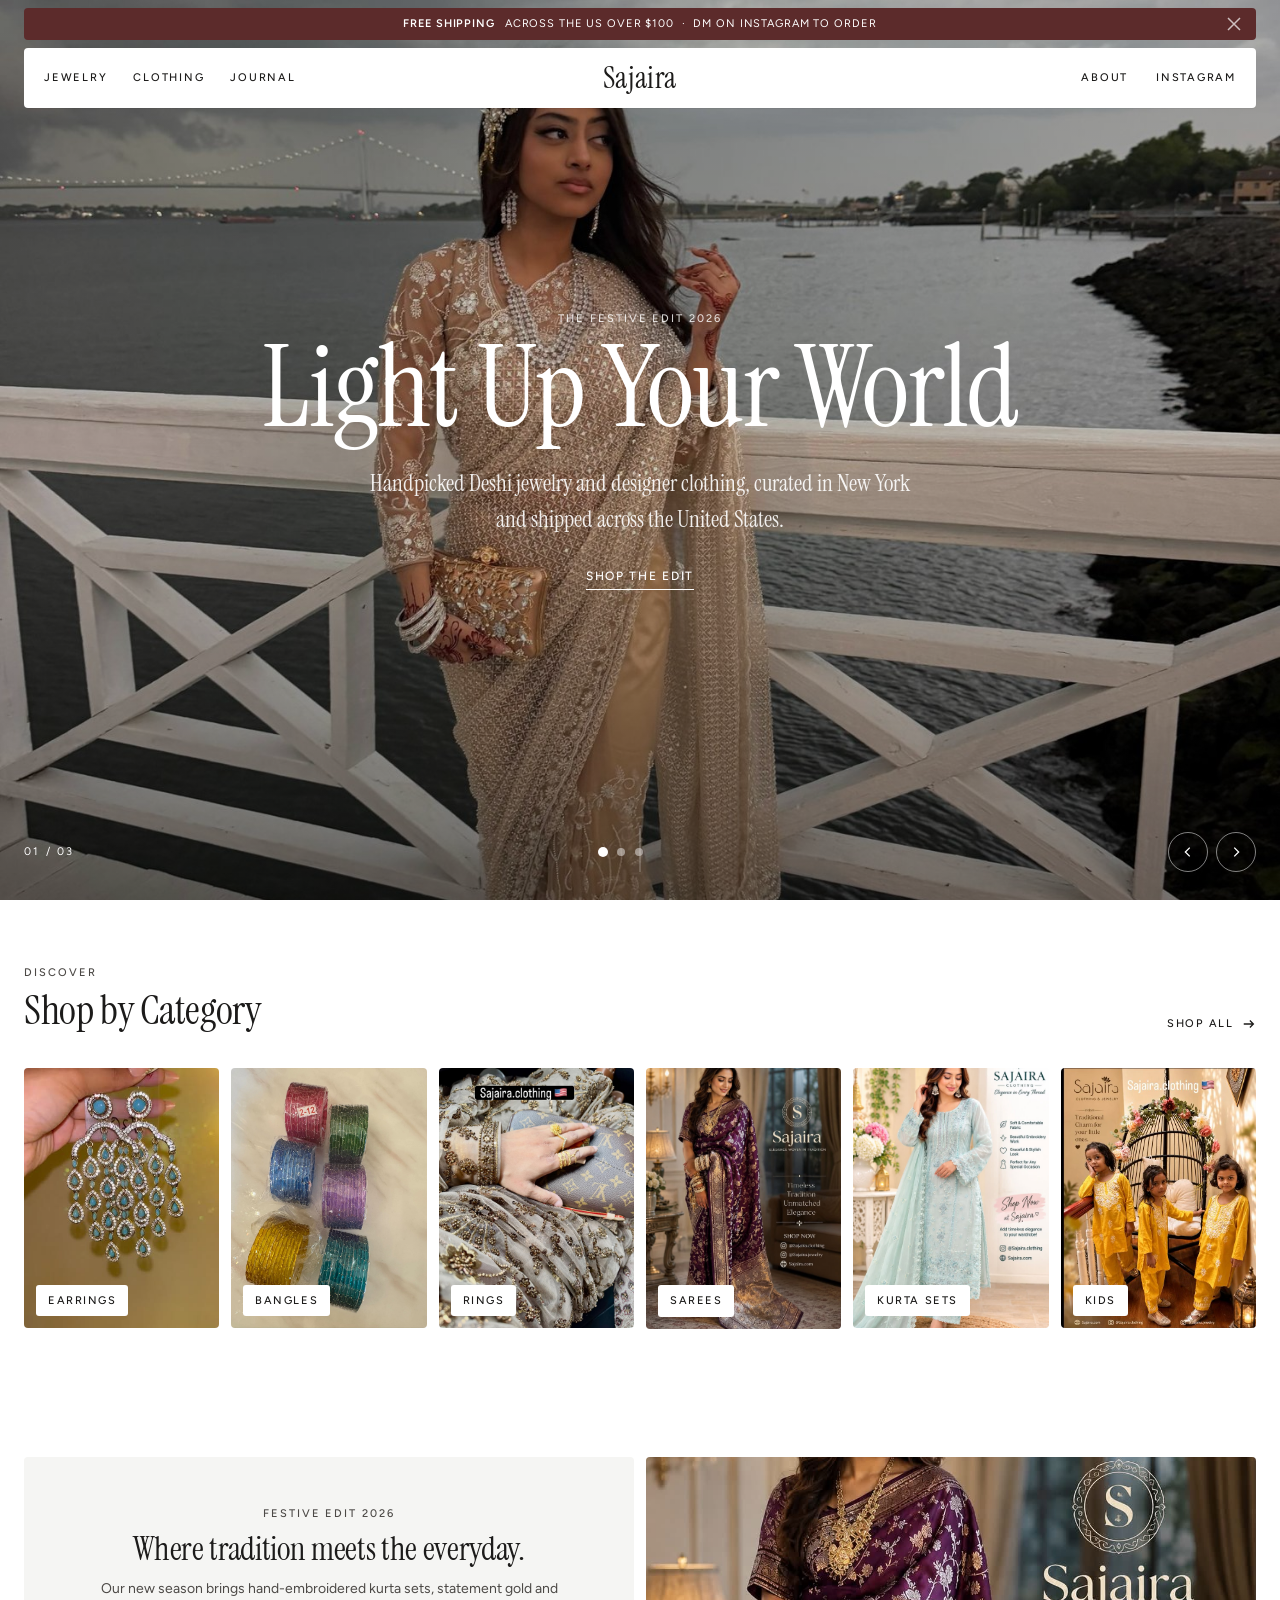
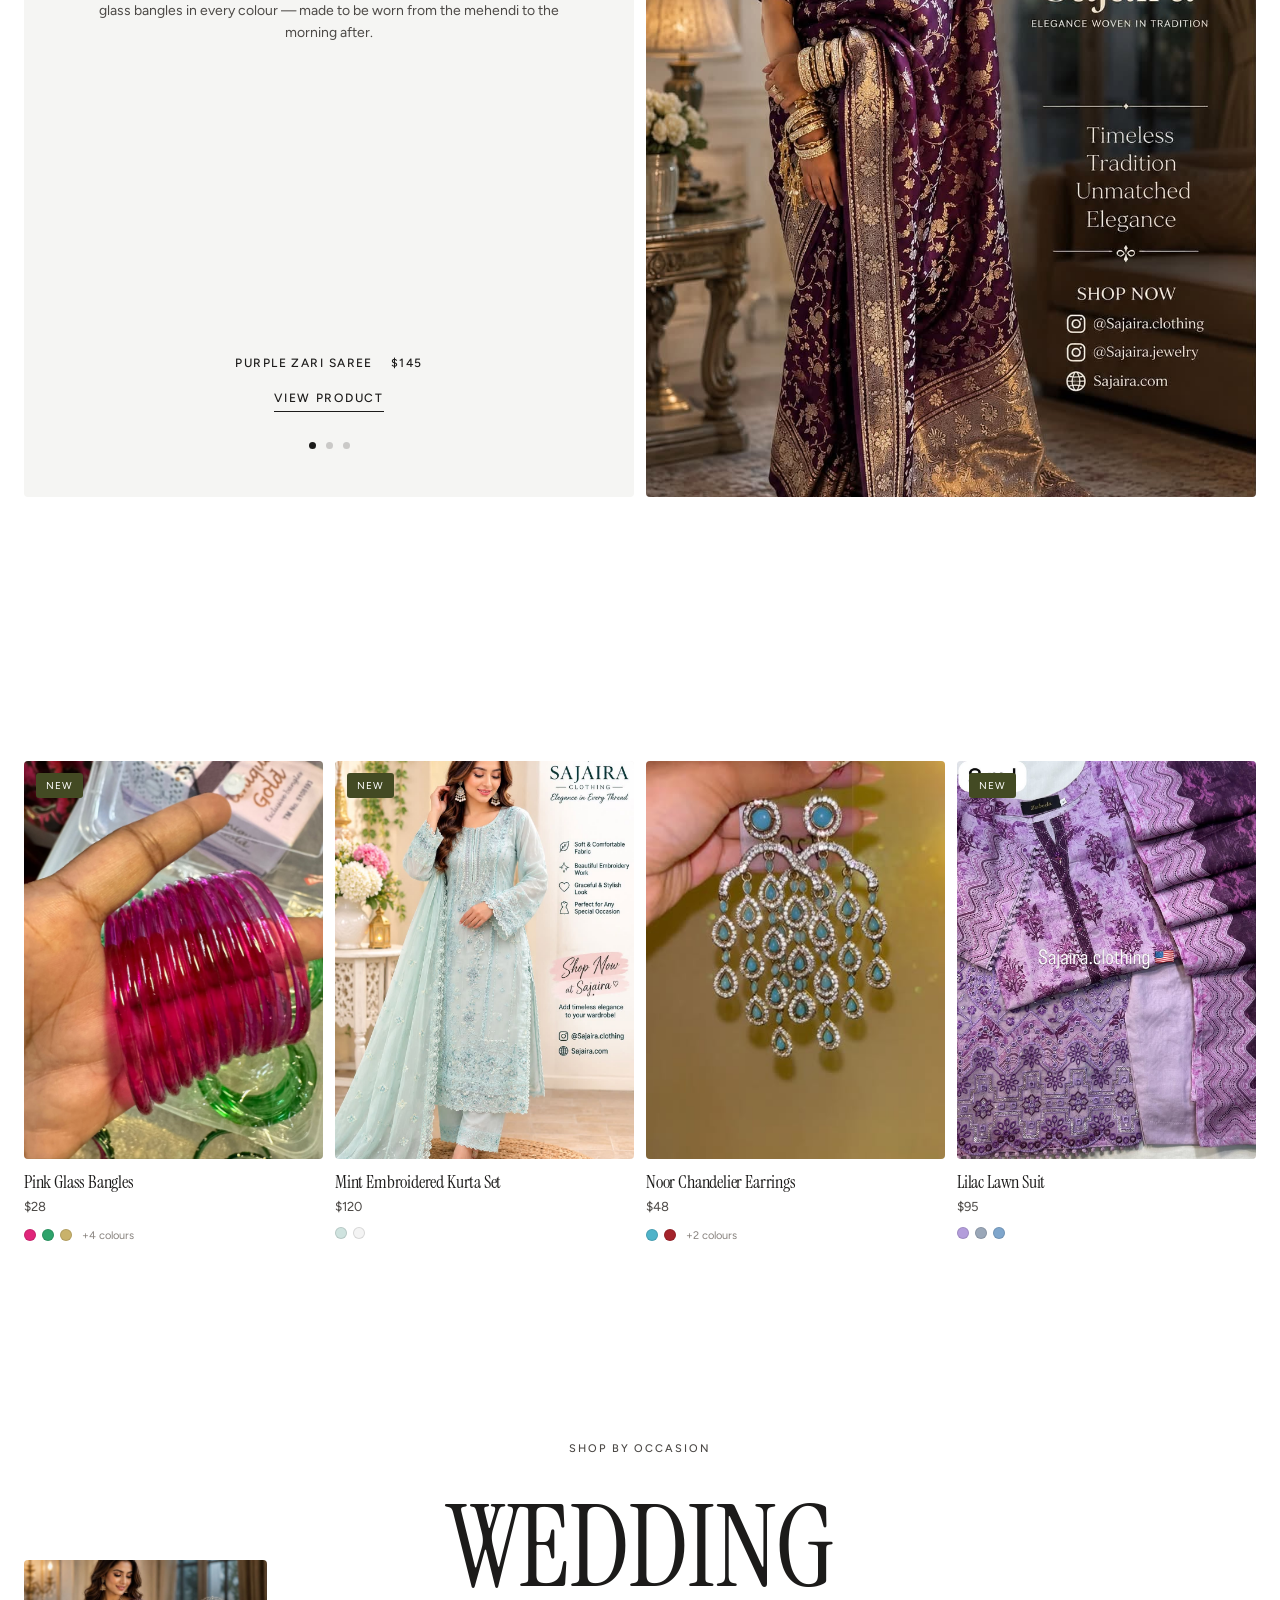
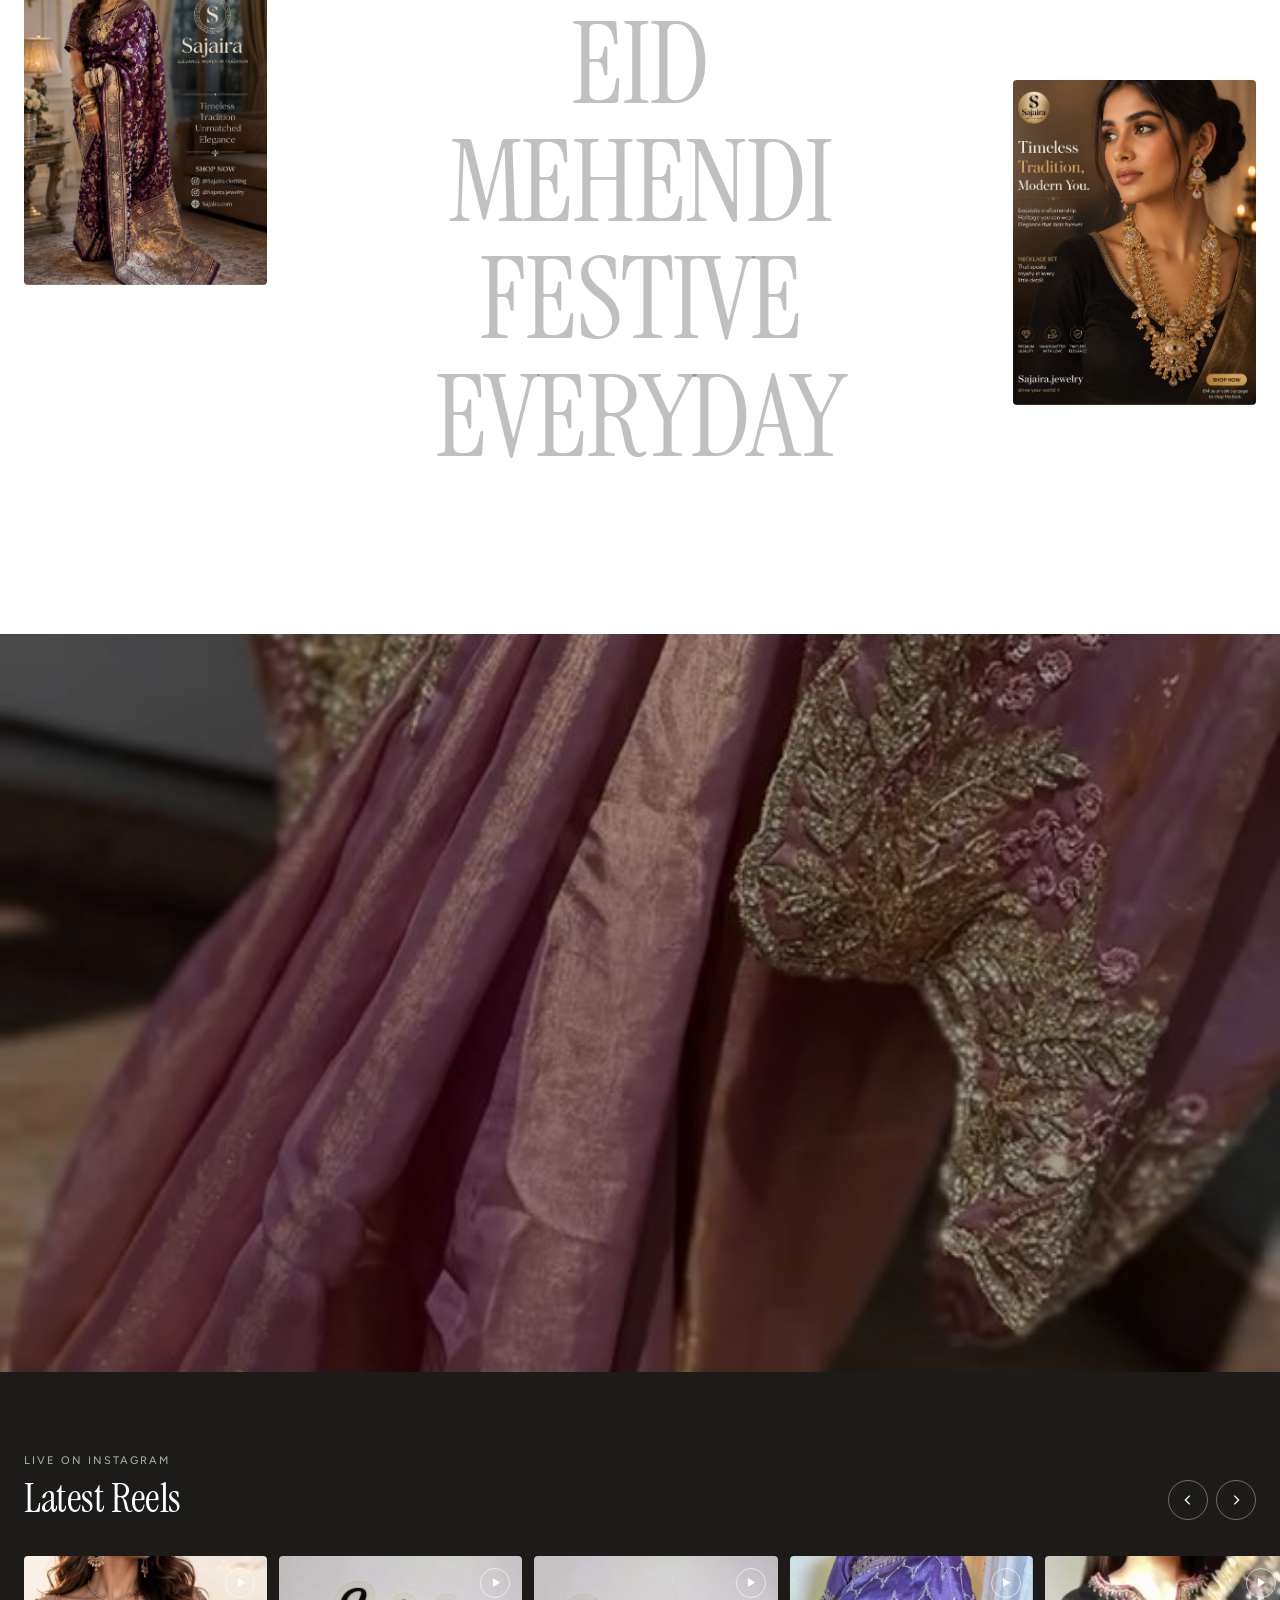
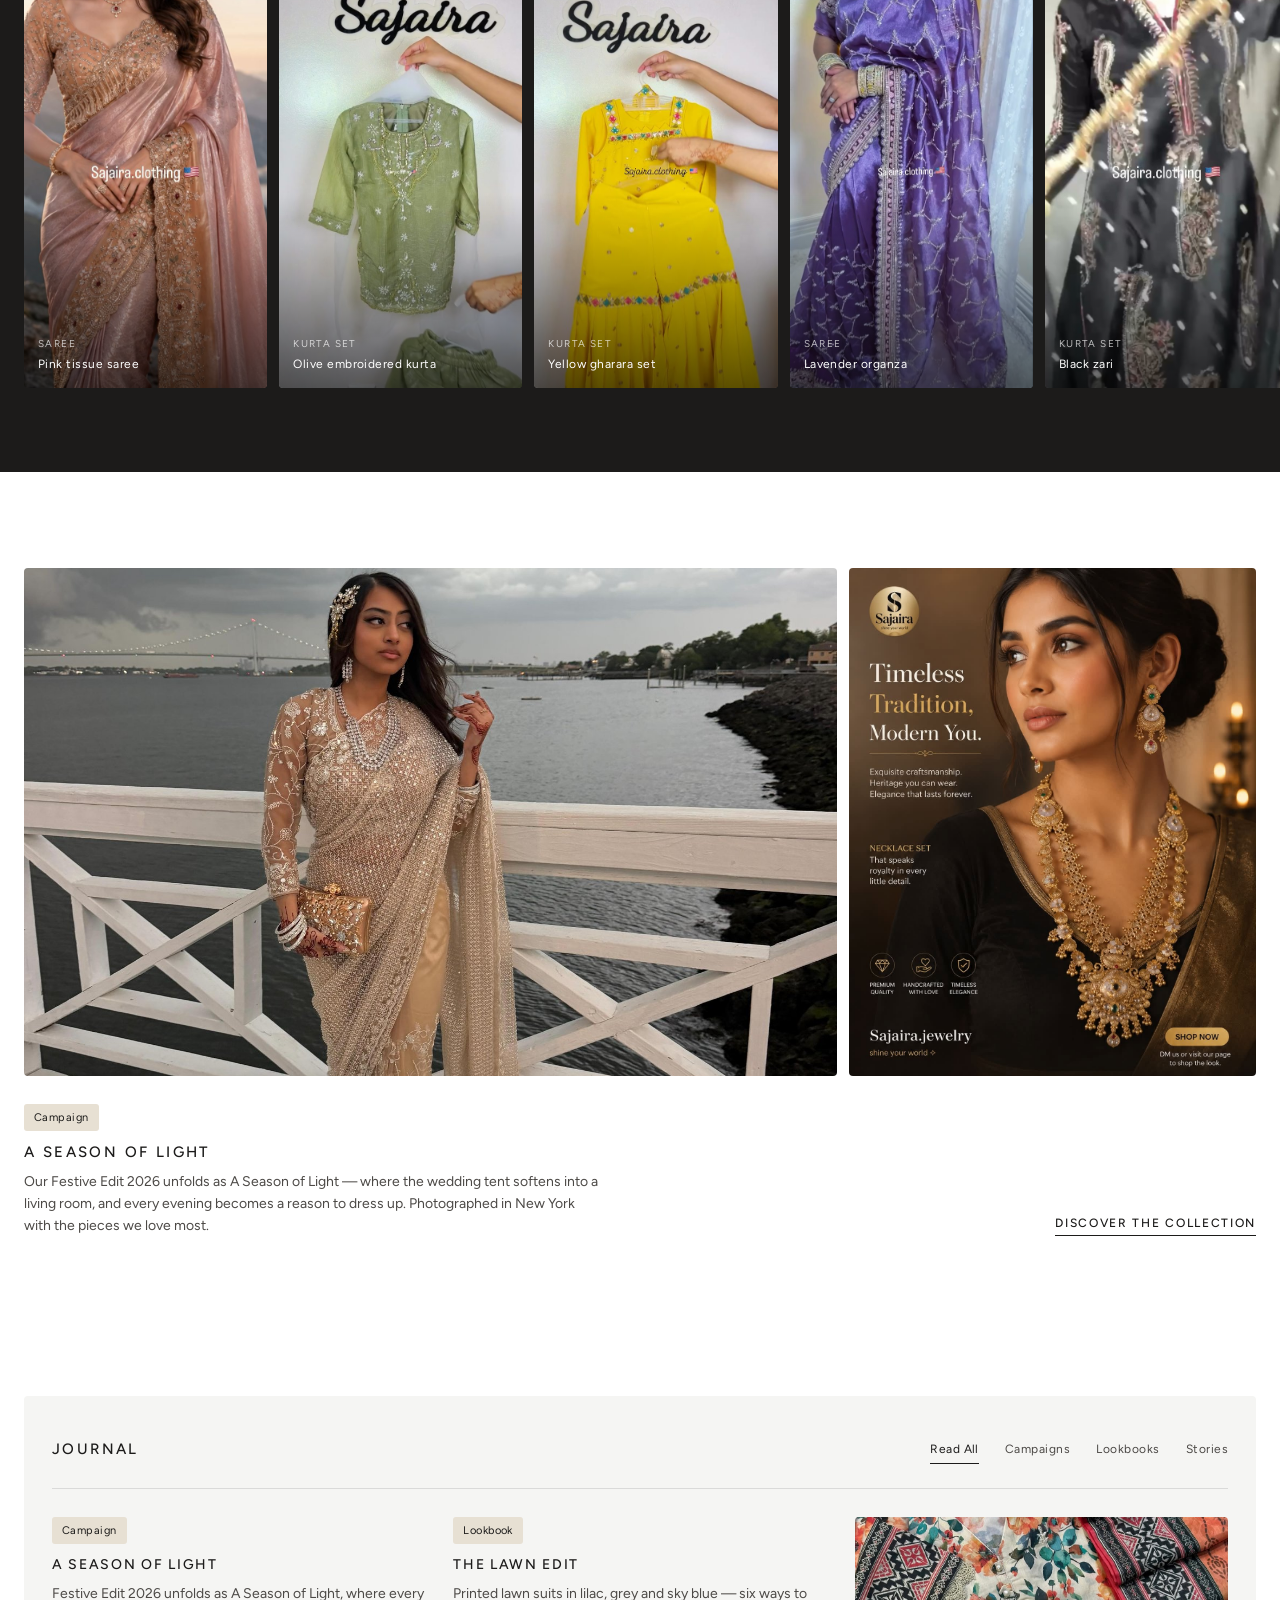
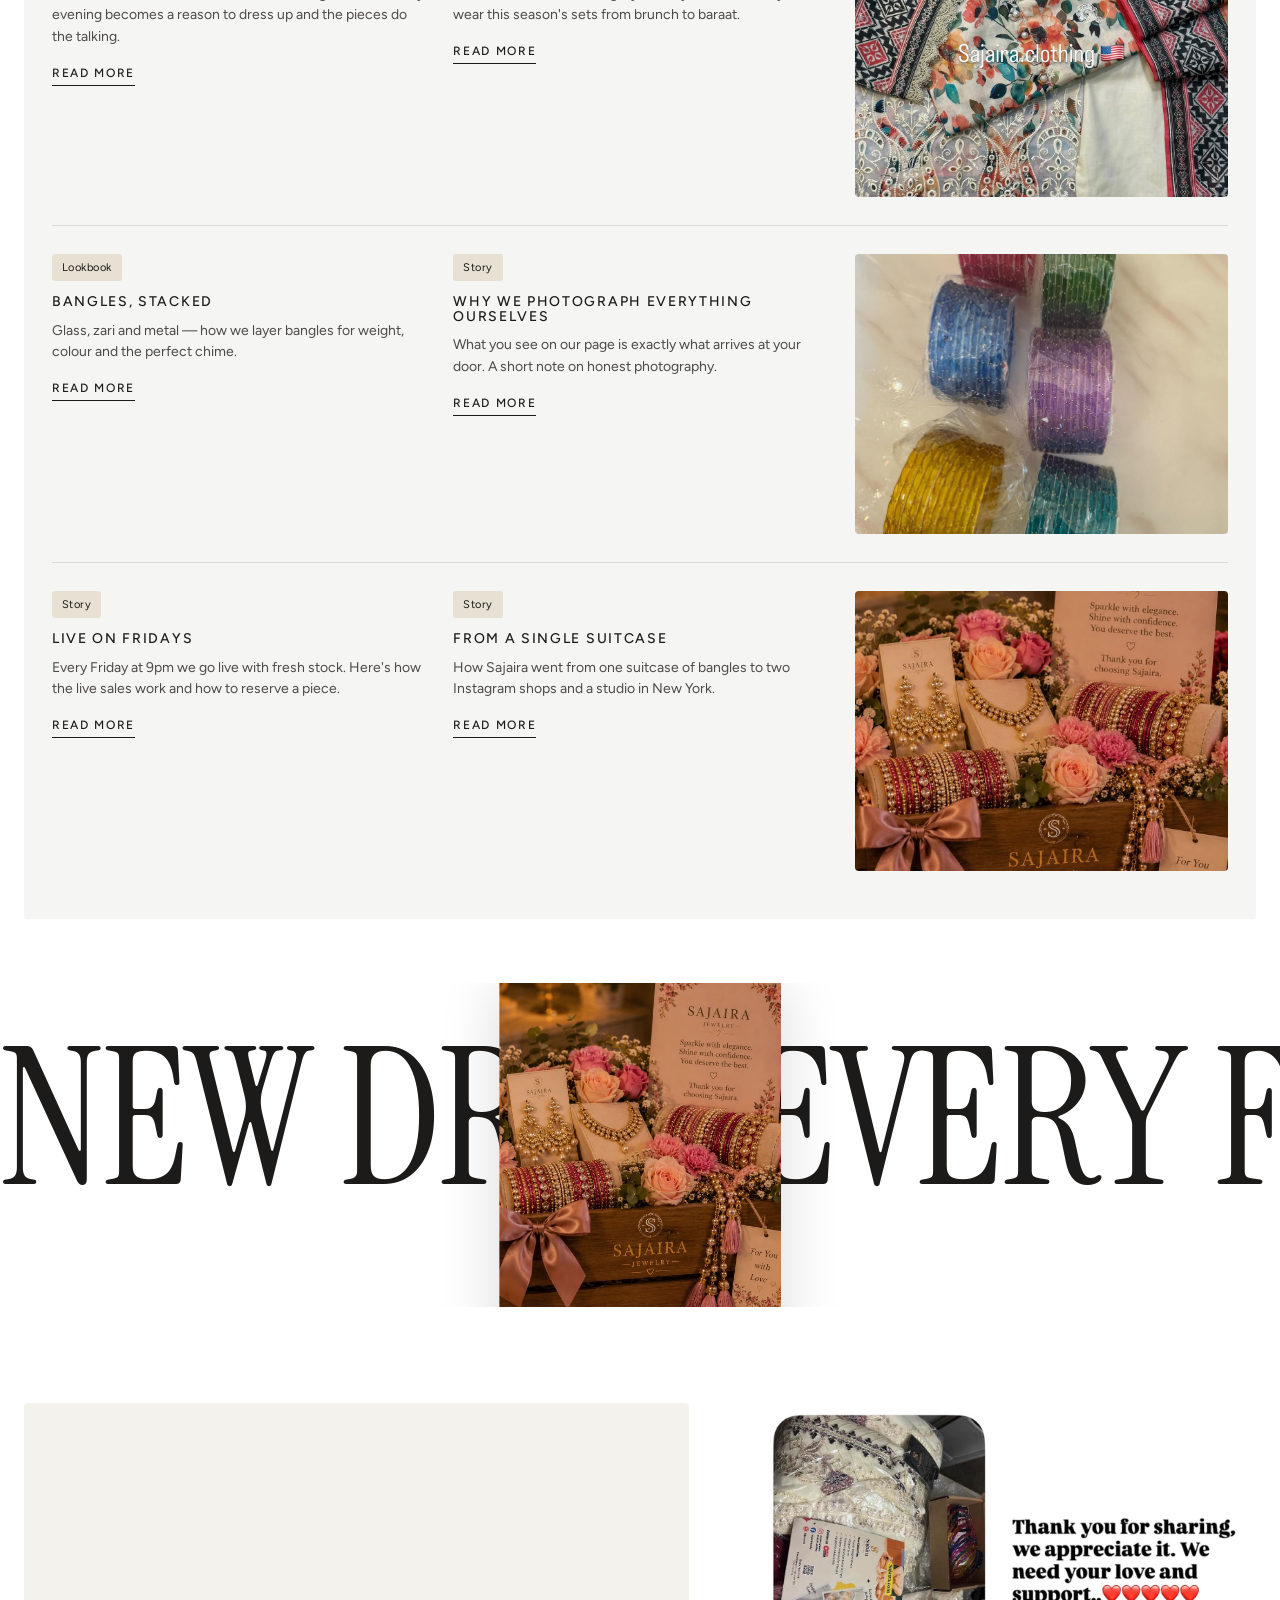
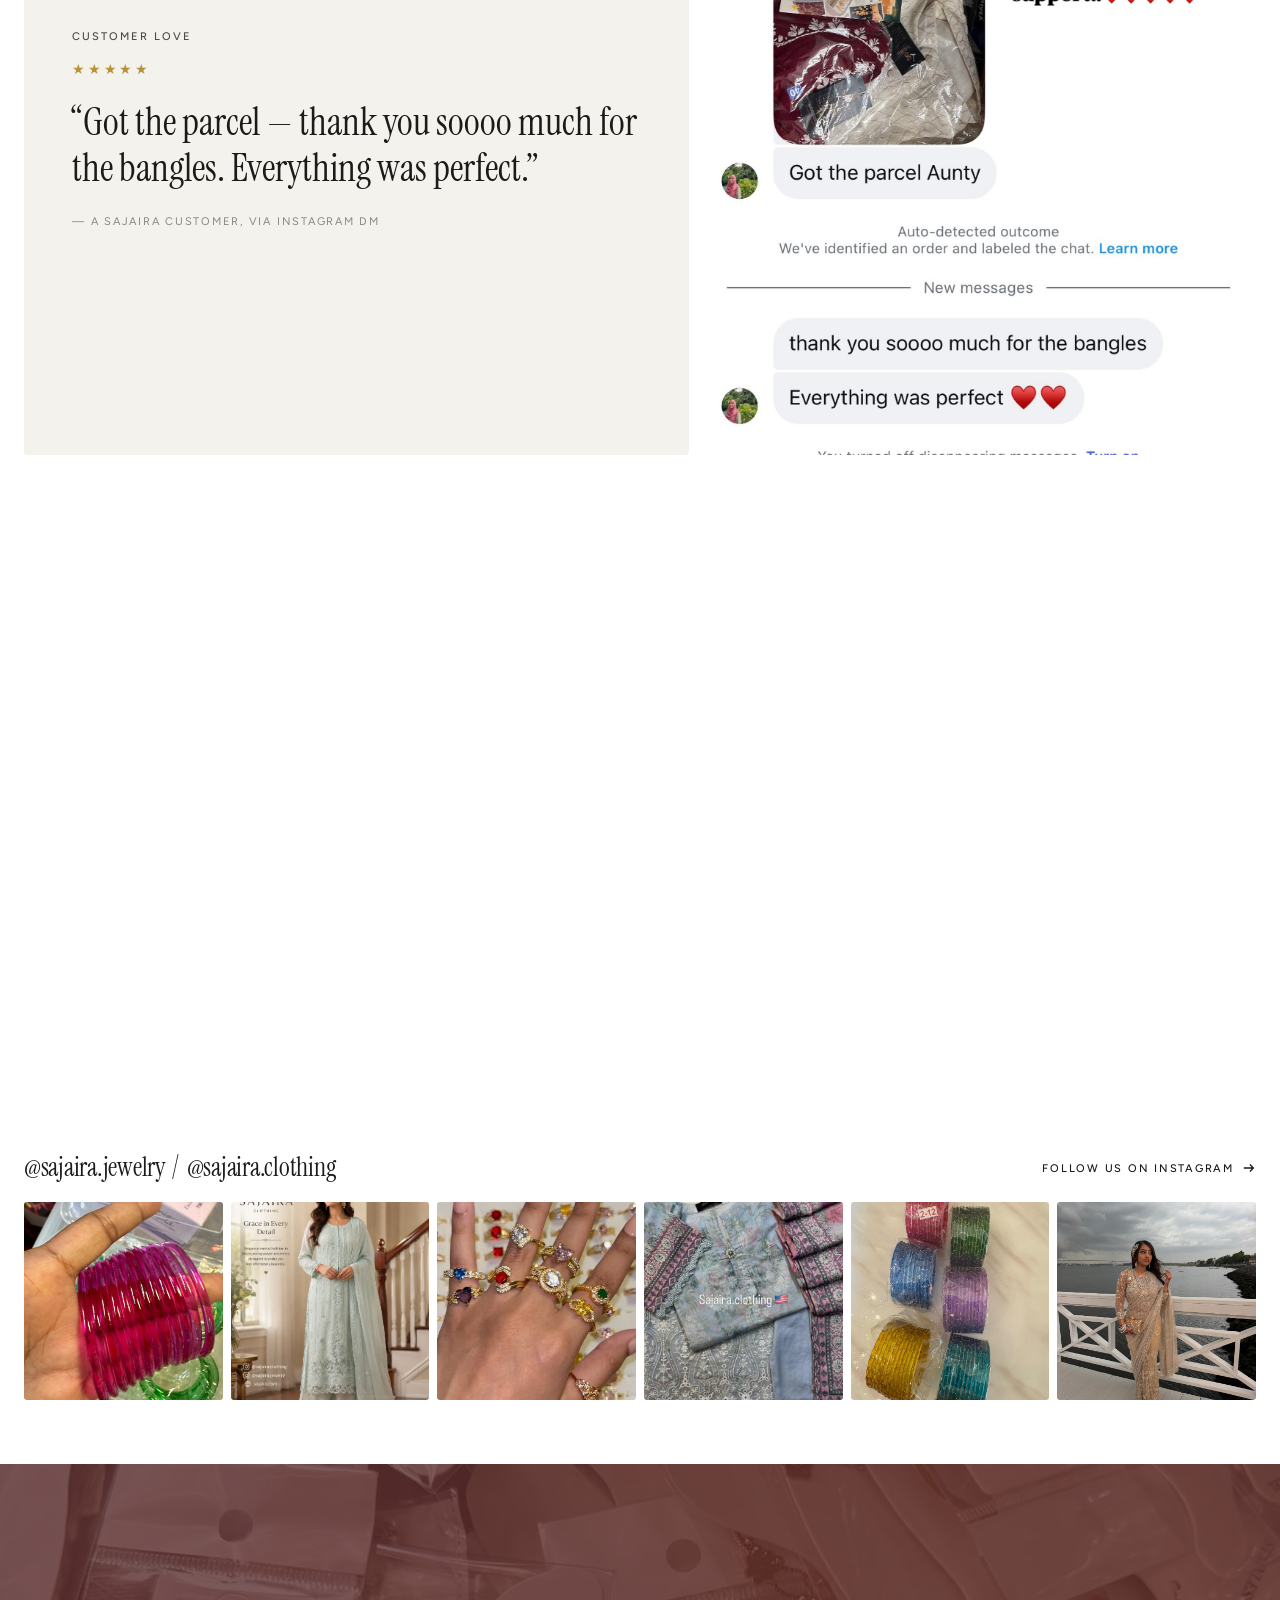
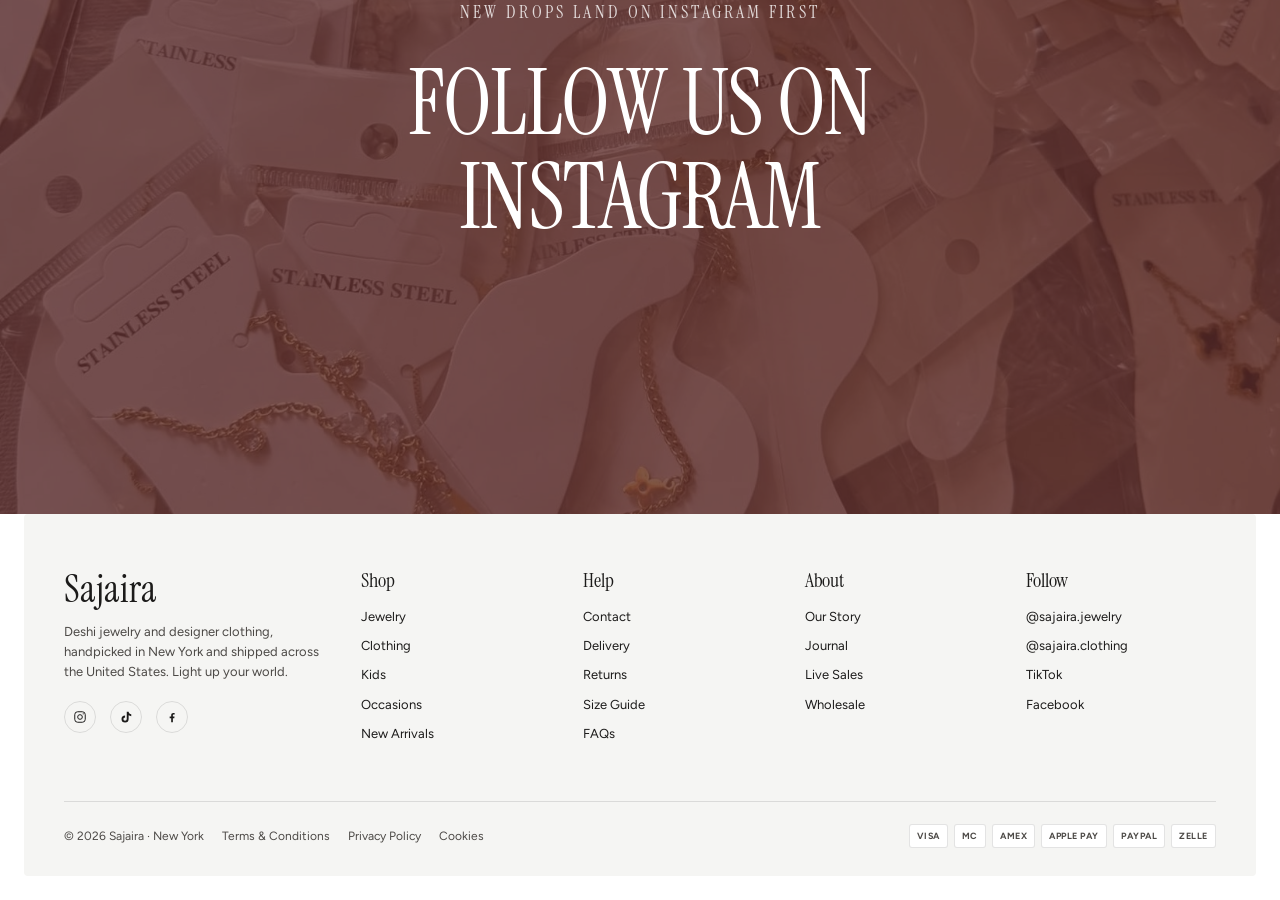
==== commit 455e3ef8: "Homepage: replace newsletter with Follow us on Instagram section Two buttons linking to @sajaira.jew" ====
--- a/index.html
+++ b/index.html
@@ -9,7 +9,7 @@
 <link rel="preconnect" href="https://fonts.googleapis.com">
 <link rel="preconnect" href="https://fonts.gstatic.com" crossorigin>
 <link href="https://fonts.googleapis.com/css2?family=Instrument+Serif:ital@0;1&family=Figtree:wght@400;500;600&display=swap" rel="stylesheet">
-<link rel="stylesheet" href="css/style.css?v=1789412756">
+<link rel="stylesheet" href="css/style.css?v=1789413895">
 </head>
 <body>
 <div class="preloader" aria-hidden="true"><div class="word"><span>Sajaira</span></div><div class="bar"></div></div>
@@ -357,11 +357,13 @@
 <section class="connect">
   <img src="images/brand/jewelry-tags.jpg" alt="">
   <div class="inner">
-    <p class="eyebrow light reveal">Newsletter</p>
-    <h2 class="reveal" data-delay="1">Stay Connected</h2>
-    <p class="reveal" data-delay="2">Sign up to be the first to hear about new drops, live sales and exclusive offers. It's your inside track to the festive edit.</p>
-    <form class="newsletter reveal" data-delay="3"><input type="email" placeholder="Enter your email..." required><button type="submit">Sign-up</button></form>
-    <p class="note">By subscribing you agree to Sajaira's Privacy Policy and Terms of Service.</p>
+    <p class="eyebrow light reveal">New drops land on Instagram first</p>
+    <h2 class="reveal" data-delay="1">Follow us on Instagram</h2>
+    <p class="reveal" data-delay="2">Live sales every Friday, fresh stock all week. Follow both pages and DM us to reserve your favourite before it sells out.</p>
+    <div class="connect-actions reveal" data-delay="3">
+      <a class="btn btn-light" href="https://www.instagram.com/sajaira.jewelry/" target="_blank" rel="noopener"><svg viewBox="0 0 24 24" fill="none" stroke="currentColor" stroke-width="1.7"><rect x="3" y="3" width="18" height="18" rx="5"/><circle cx="12" cy="12" r="4"/><circle cx="17.5" cy="6.5" r="1" fill="currentColor" stroke="none"/></svg> Sajaira Jewelry Instagram</a>
+      <a class="btn btn-outline-light" href="https://www.instagram.com/sajaira.clothing/" target="_blank" rel="noopener"><svg viewBox="0 0 24 24" fill="none" stroke="currentColor" stroke-width="1.7"><rect x="3" y="3" width="18" height="18" rx="5"/><circle cx="12" cy="12" r="4"/><circle cx="17.5" cy="6.5" r="1" fill="currentColor" stroke="none"/></svg> Sajaira Clothing Instagram</a>
+    </div>
   </div>
 </section>
 </main>
@@ -393,6 +395,6 @@
 </footer>
 <button class="to-top">Back to top <svg viewBox="0 0 16 16" fill="none" stroke="currentColor" stroke-width="1.5"><path d="M8 14V2M4 6l4-4 4 4"/></svg></button>
 <div class="modal" aria-hidden="true"><button class="close-x" aria-label="Close"><svg viewBox="0 0 20 20" fill="none" stroke="currentColor" stroke-width="1.5"><path d="M4 4l12 12M16 4L4 16"/></svg></button><video controls playsinline preload="none"></video></div>
-<script src="js/main.js?v=1789412756"></script>
+<script src="js/main.js?v=1789413895"></script>
 </body>
 </html>
--- a/css/style.css
+++ b/css/style.css
@@ -402,6 +402,9 @@
 .connect input:focus { outline: none; }
 .connect button { height: 48px; padding: 0 22px; background: var(--maroon-2); color: #fff; font-size: 11px; letter-spacing: .16em; text-transform: uppercase; font-weight: 500; border-radius: 0 var(--radius) var(--radius) 0; transition: background .25s; }
 .connect button:hover { background: var(--ink); }
+.connect-actions { display: flex; gap: 12px; justify-content: center; flex-wrap: wrap; }
+.connect-actions .btn { min-height: 48px; padding: 0 28px; }
+.connect-actions .btn svg { width: 16px; height: 16px; }
 .connect .note { font-family: var(--font-sans); font-size: 11px; color: rgba(255,255,255,.6); margin: 14px 0 0; }
 
 /* ---------- Footer (OKA columns + HEAD card) ---------- */
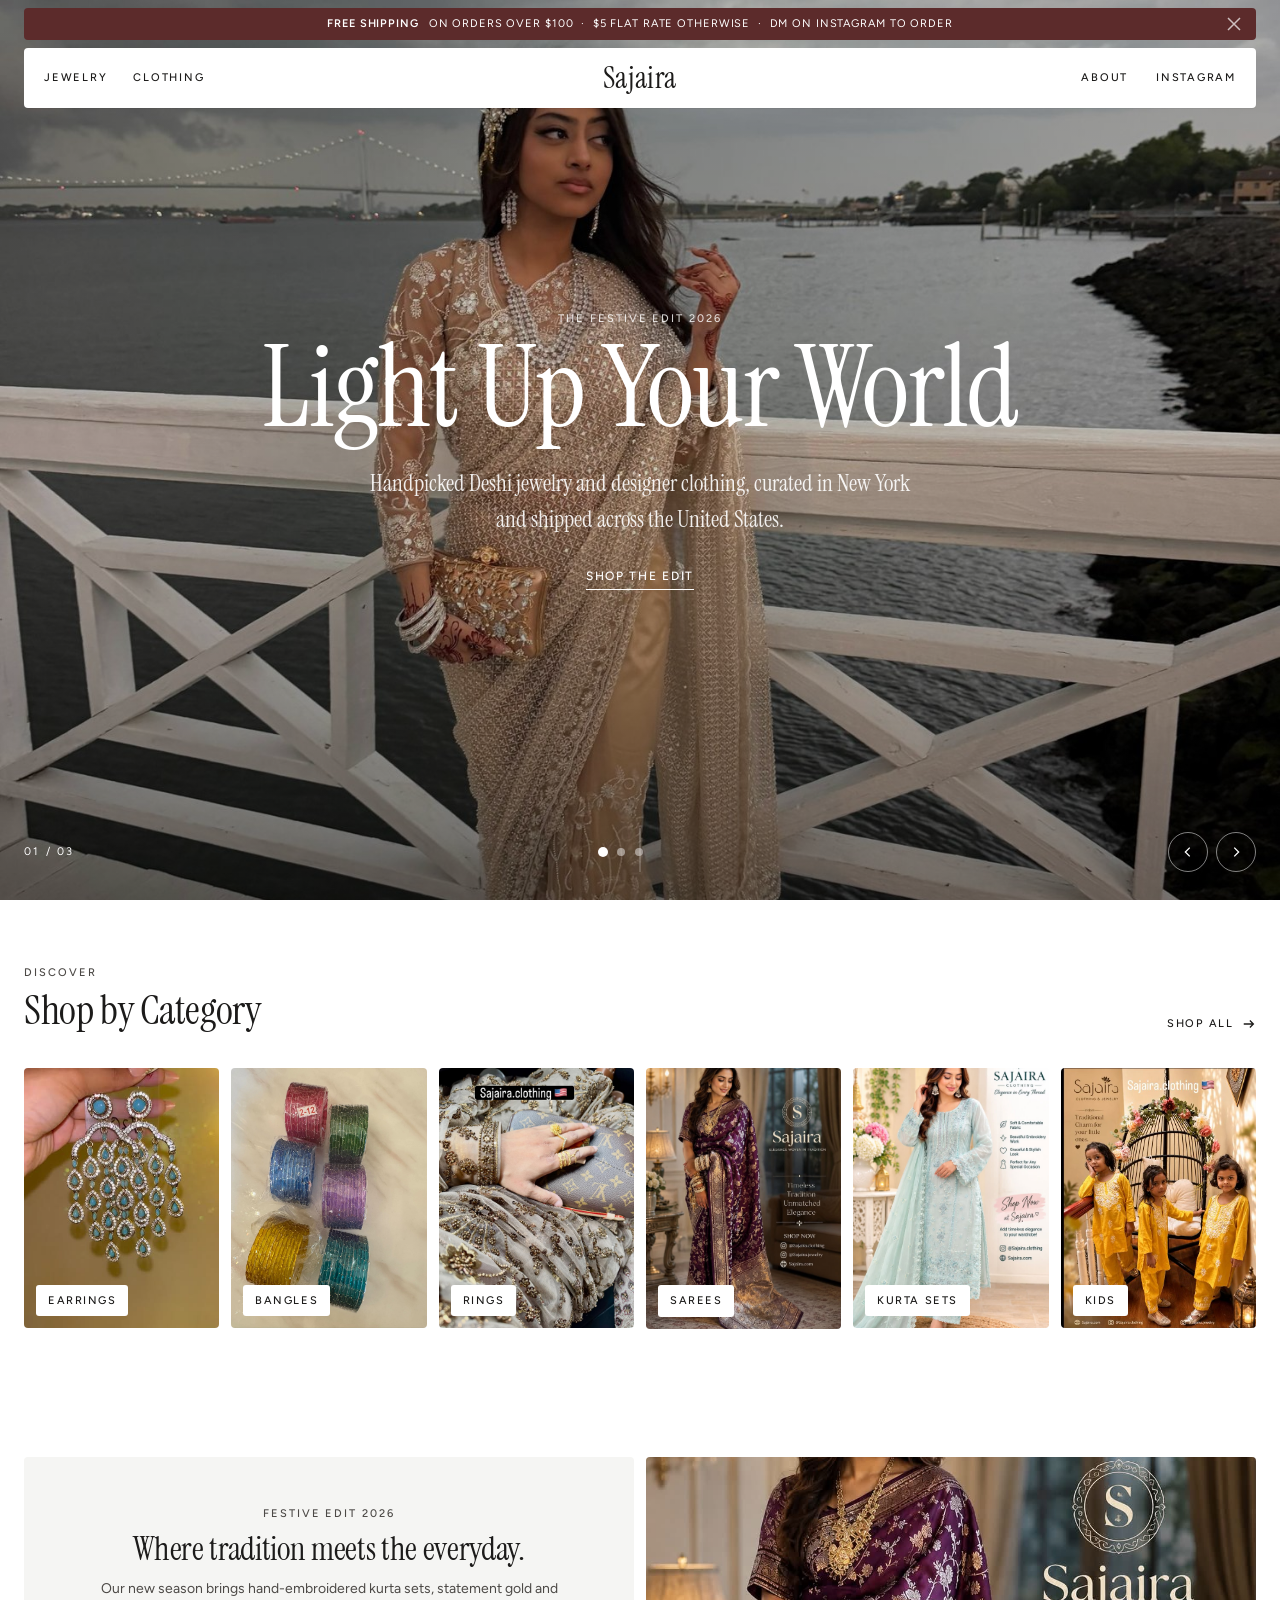
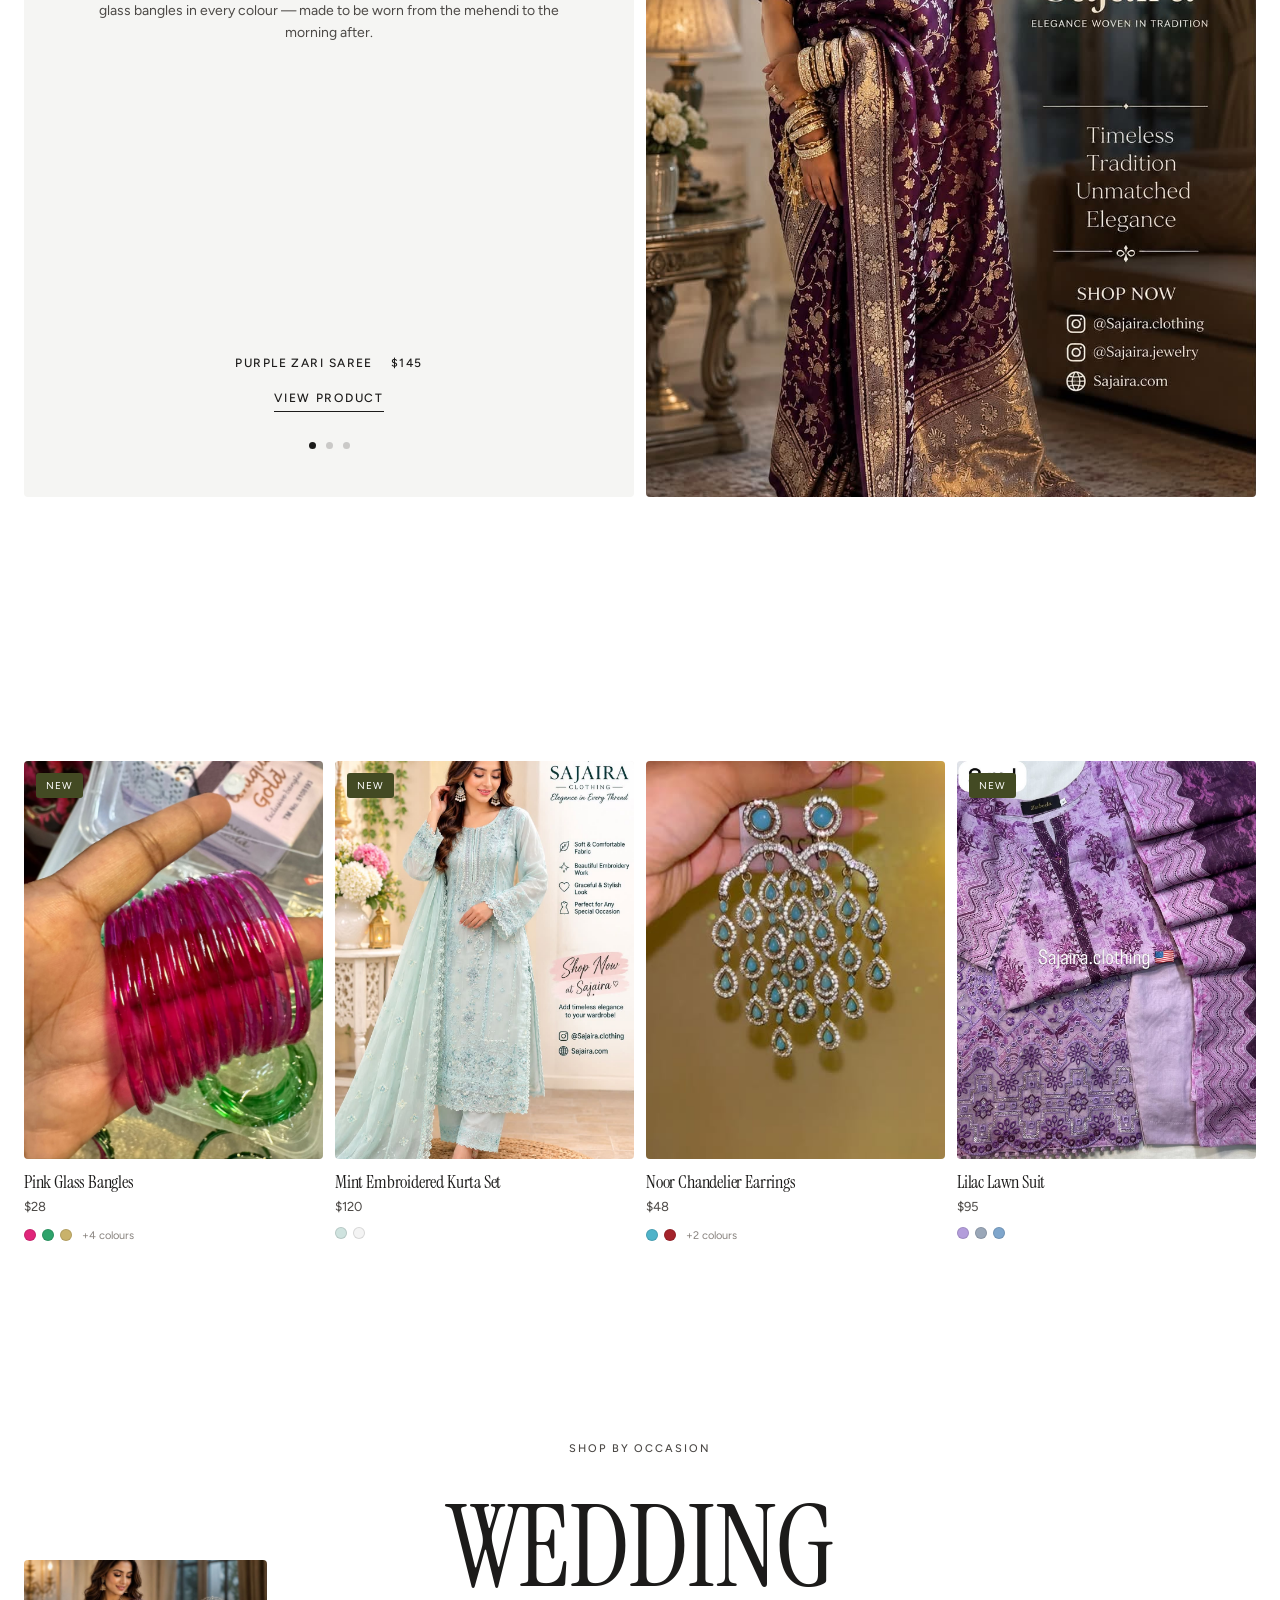
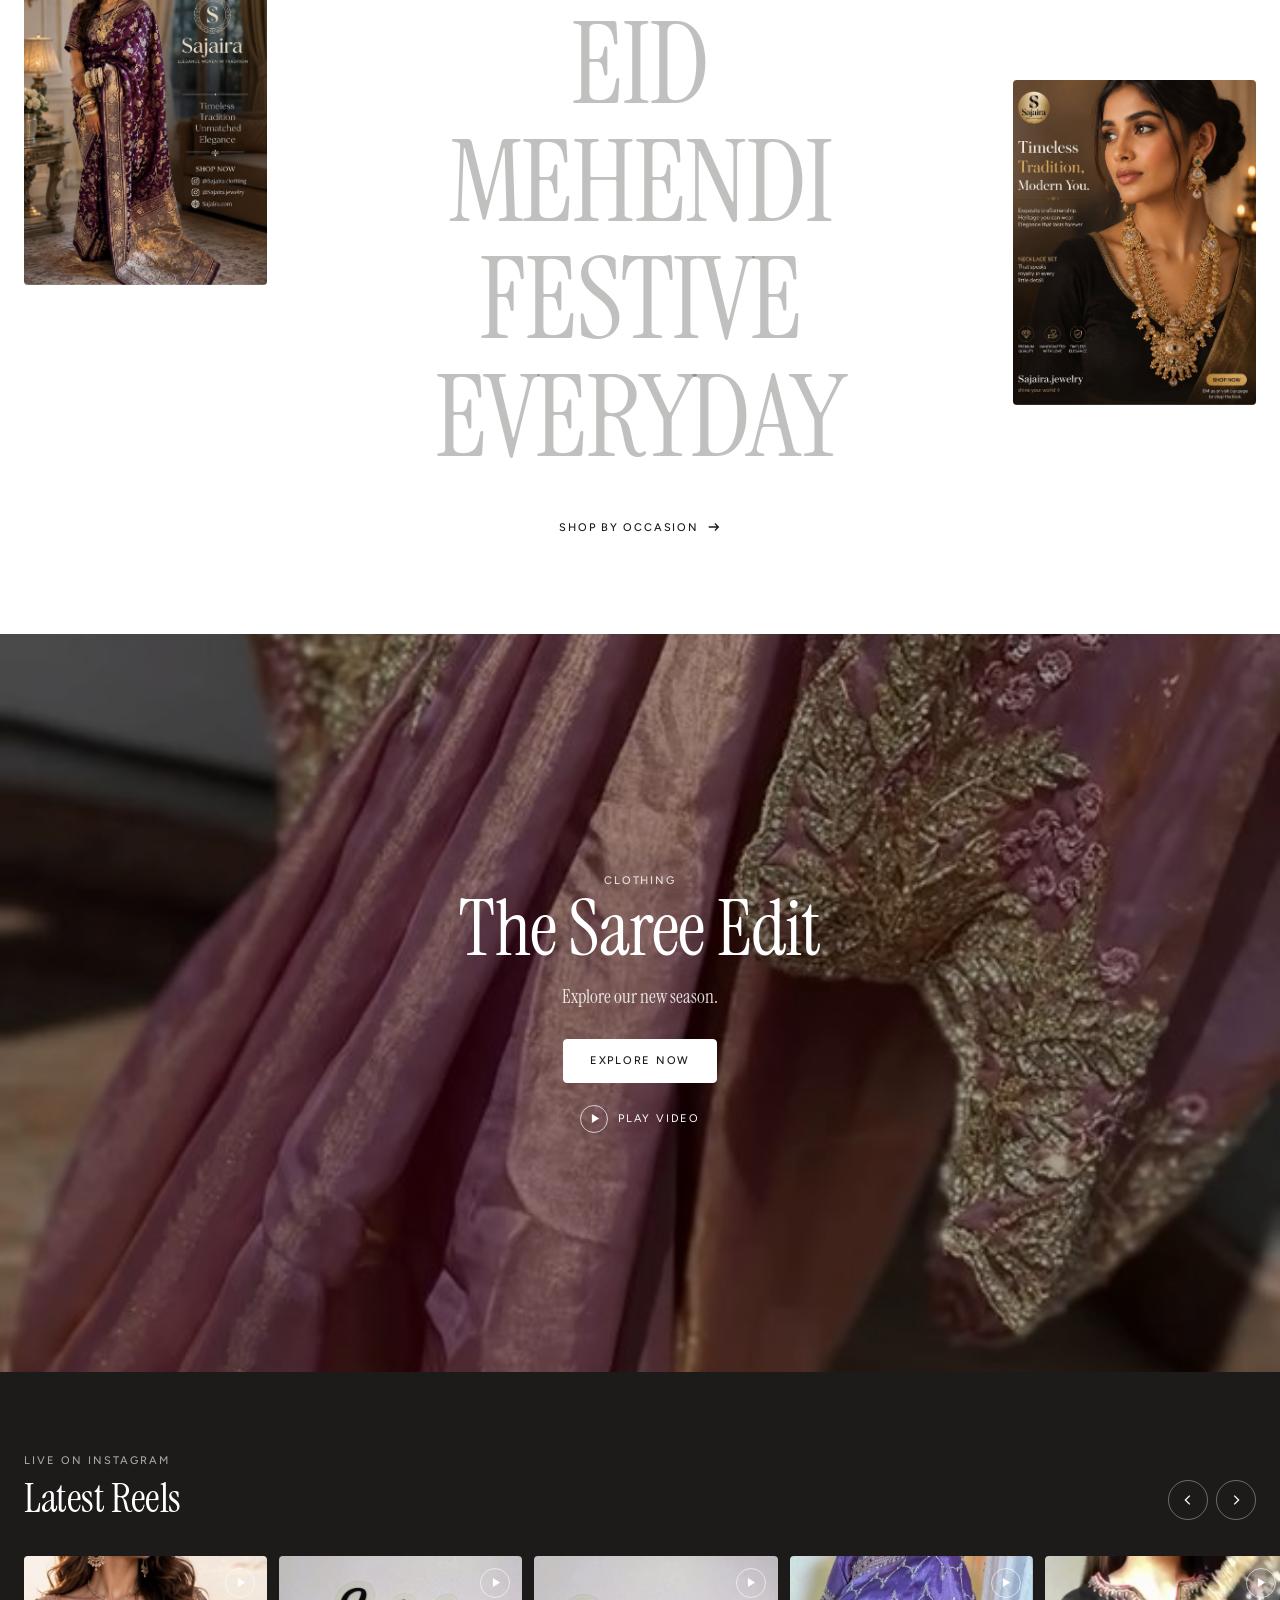
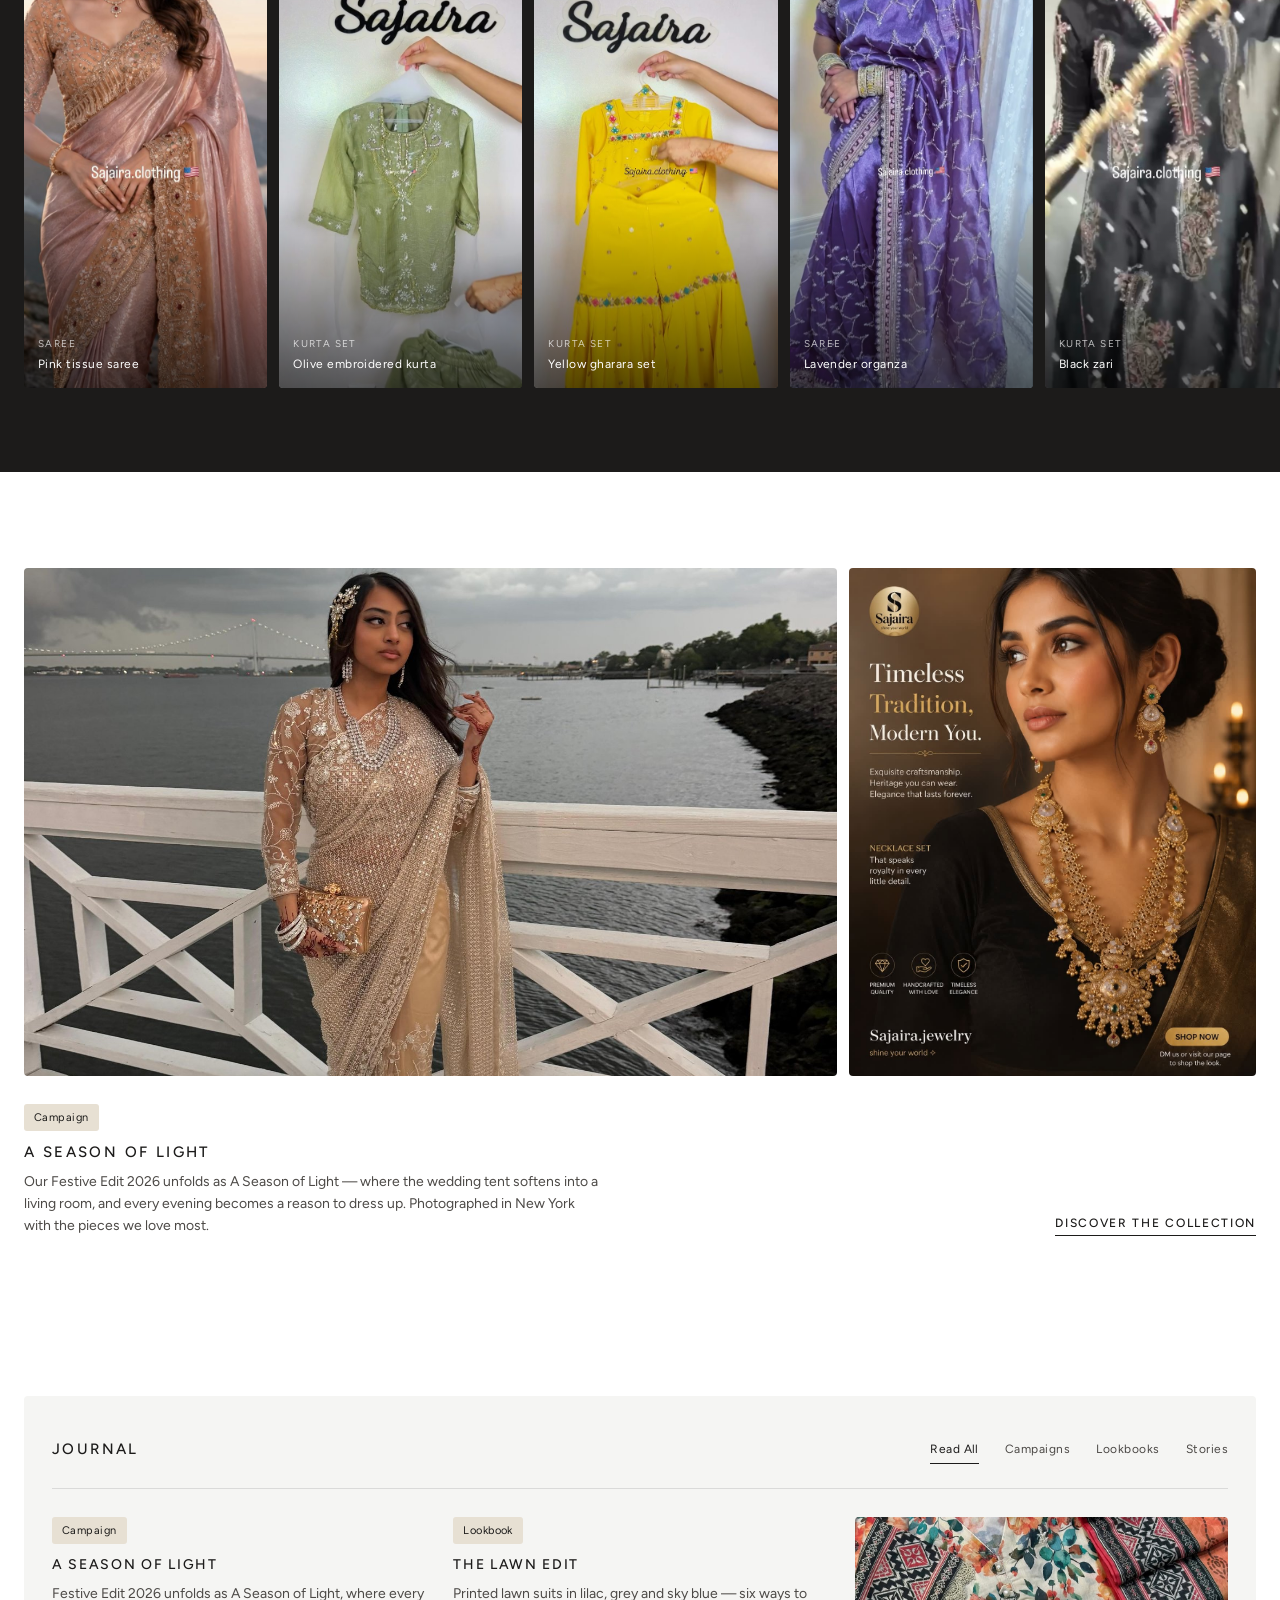
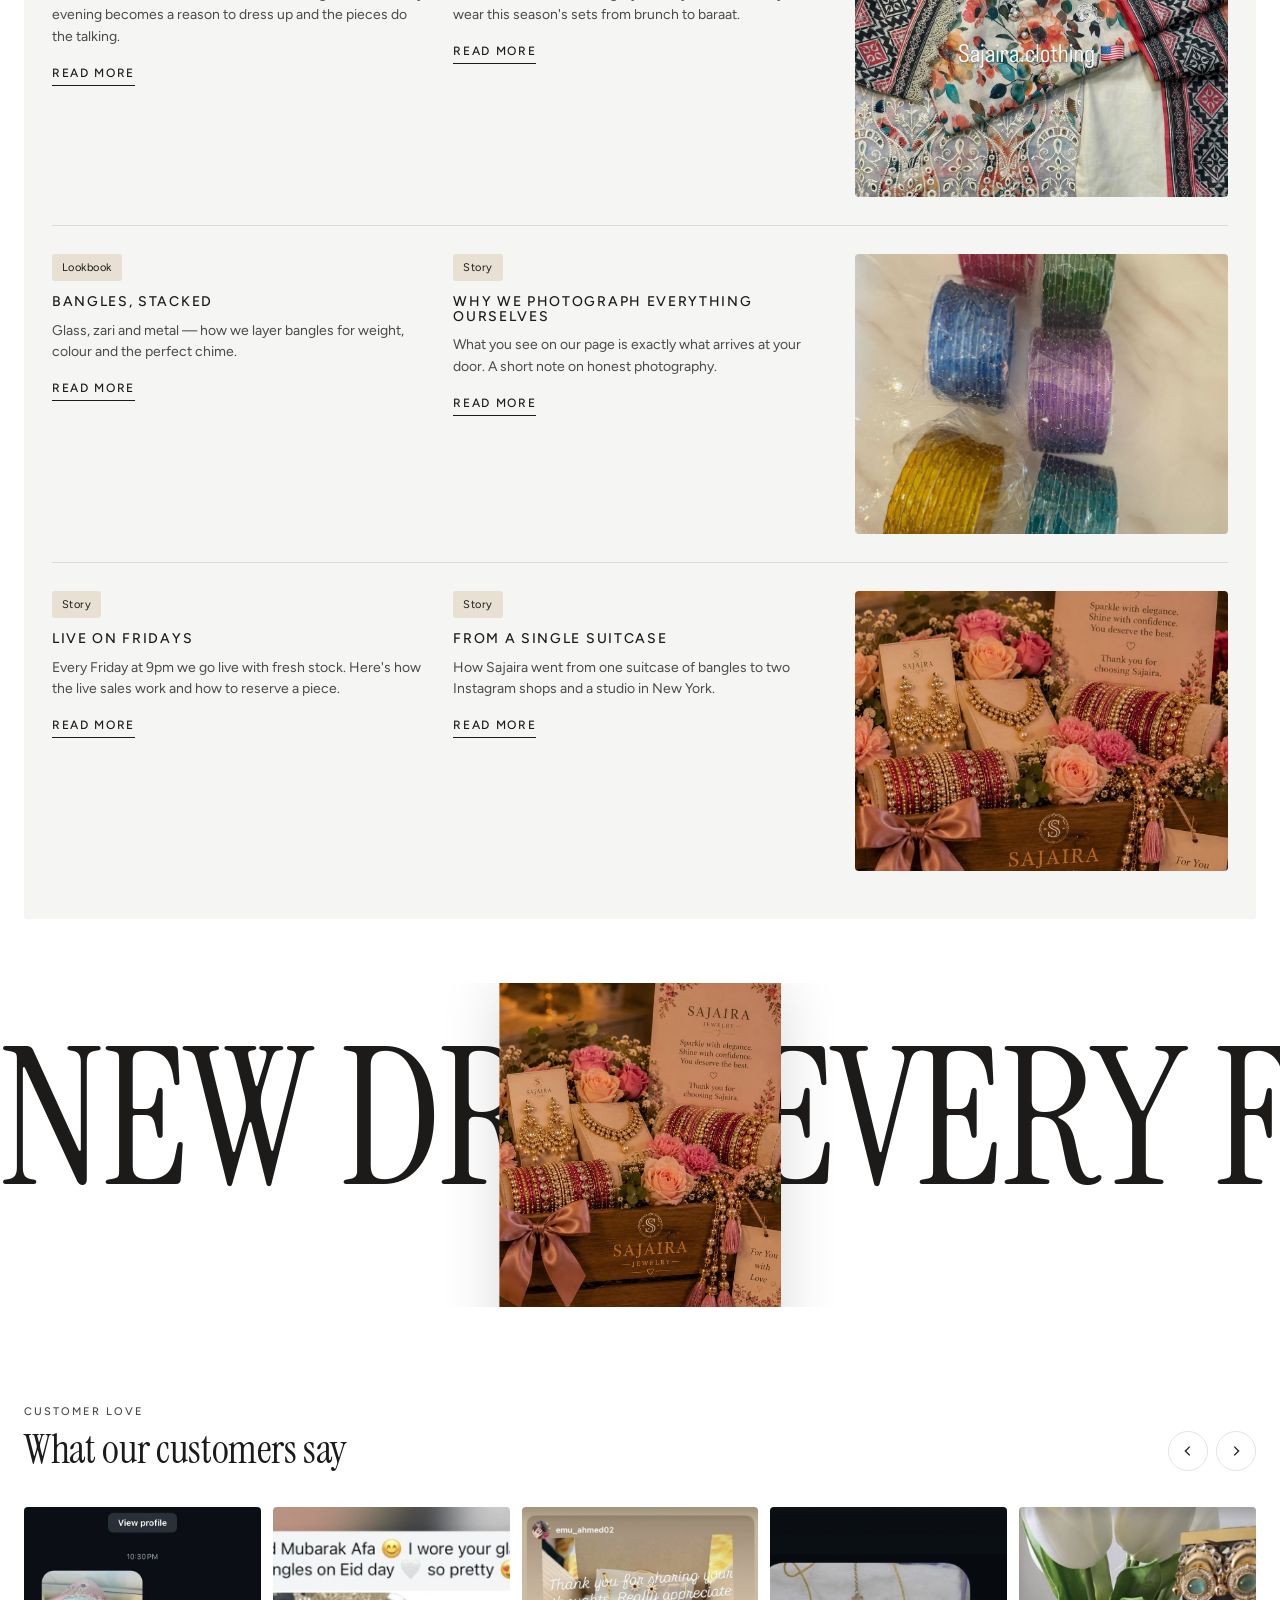
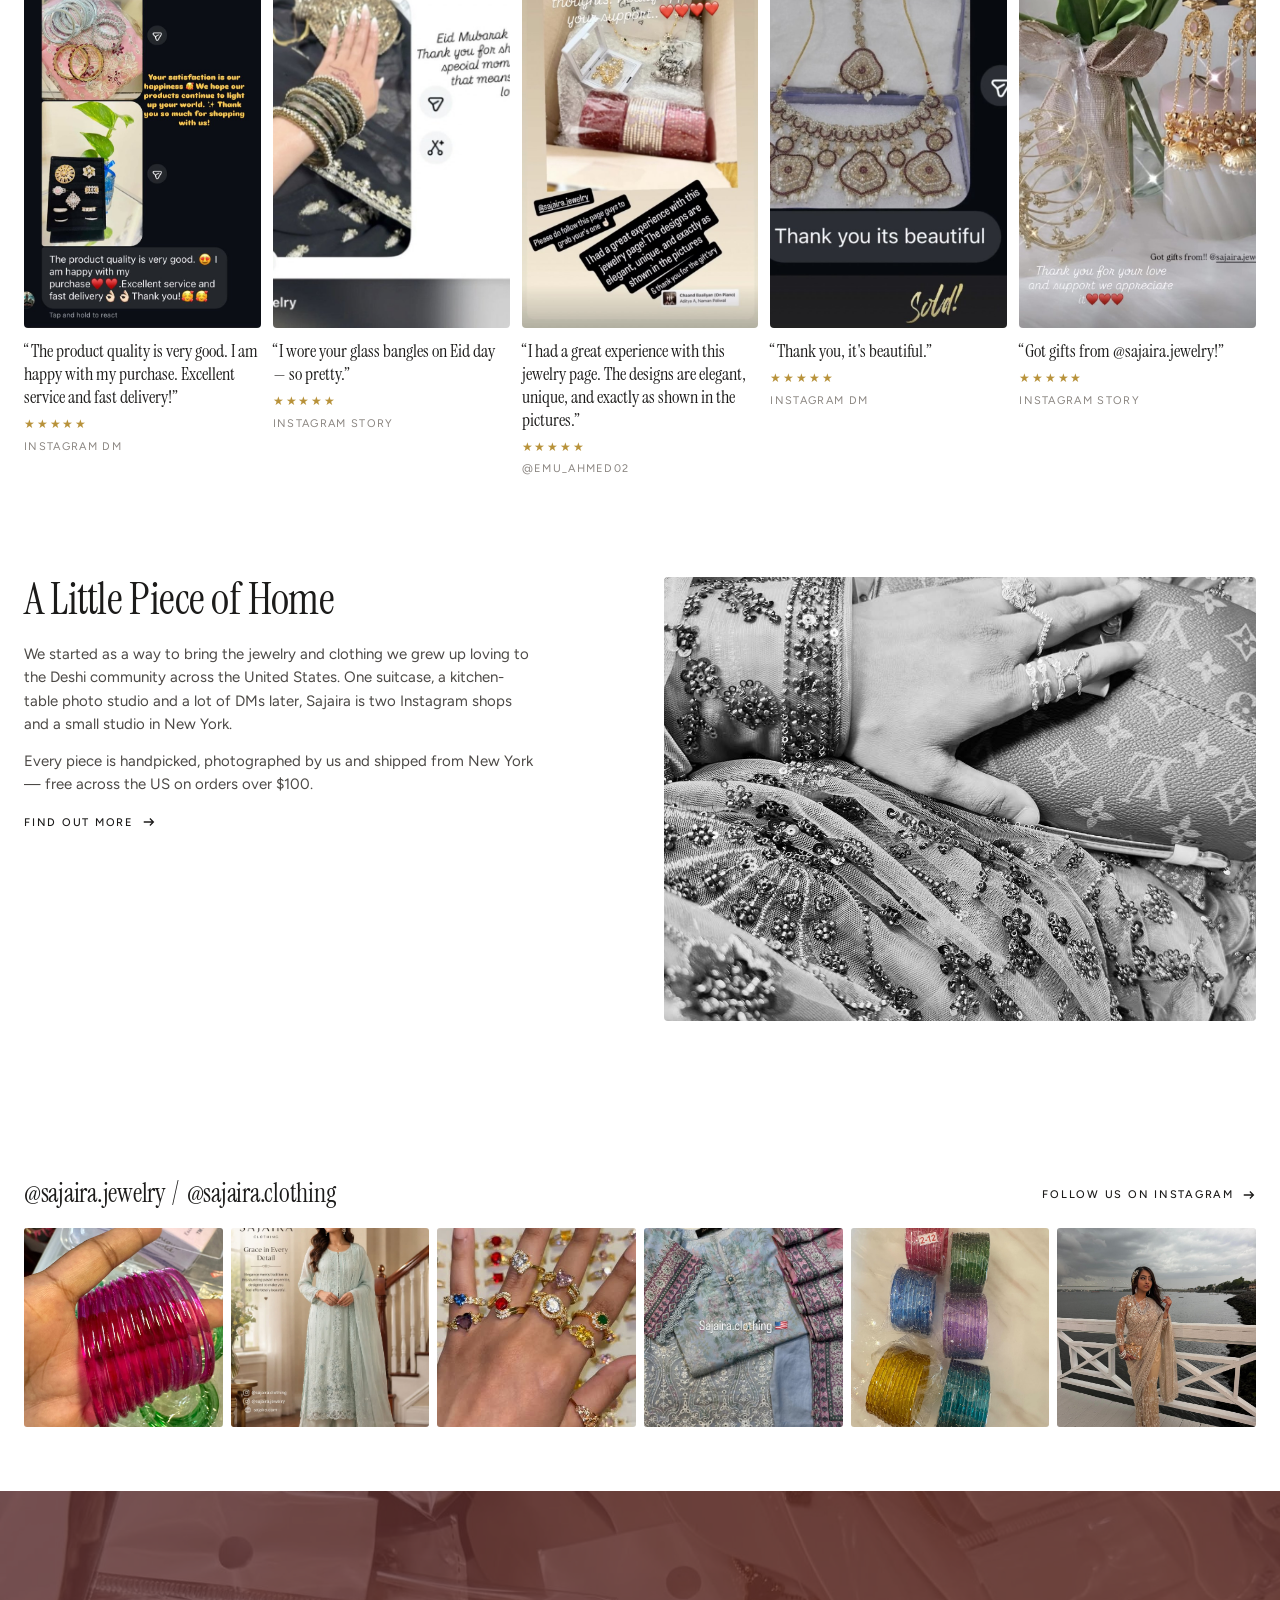
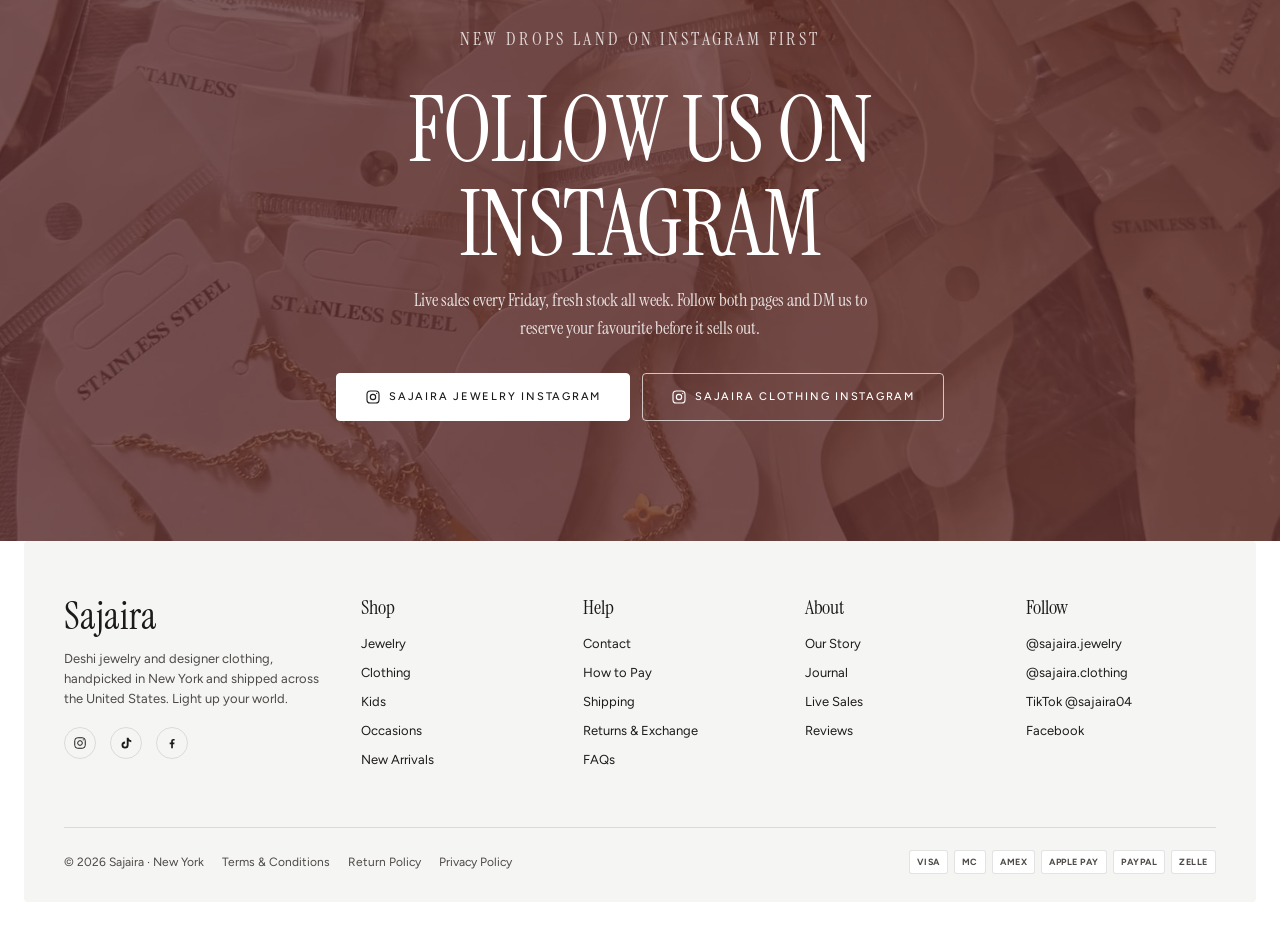
==== commit 1e744419: "Policies page, reviews carousel, payment info, social links, nav cleanup - Footer: real TikTok (@saj" ====
--- a/index.html
+++ b/index.html
@@ -9,18 +9,17 @@
 <link rel="preconnect" href="https://fonts.googleapis.com">
 <link rel="preconnect" href="https://fonts.gstatic.com" crossorigin>
 <link href="https://fonts.googleapis.com/css2?family=Instrument+Serif:ital@0;1&family=Figtree:wght@400;500;600&display=swap" rel="stylesheet">
-<link rel="stylesheet" href="css/style.css?v=1789413895">
+<link rel="stylesheet" href="css/style.css?v=1789414888">
 </head>
 <body>
 <div class="preloader" aria-hidden="true"><div class="word"><span>Sajaira</span></div><div class="bar"></div></div>
 <header class="site-header">
-  <div class="announce"><span class="msg"><strong>Free shipping</strong> across the US over $100<span class="msg-l"> &nbsp;·&nbsp; DM on Instagram to order</span></span><button class="close" aria-label="Dismiss"><svg viewBox="0 0 20 20" fill="none" stroke="currentColor" stroke-width="1.5"><path d="M4 4l12 12M16 4L4 16"/></svg></button></div>
+  <div class="announce"><span class="msg"><strong>Free shipping</strong> on orders over $100<span class="msg-l"> &nbsp;·&nbsp; $5 flat rate otherwise &nbsp;·&nbsp; DM on Instagram to order</span></span><button class="close" aria-label="Dismiss"><svg viewBox="0 0 20 20" fill="none" stroke="currentColor" stroke-width="1.5"><path d="M4 4l12 12M16 4L4 16"/></svg></button></div>
   <div class="nav-card">
     <button class="burger" aria-label="Open menu"><span></span><span></span><span></span></button>
     <nav class="nav-links">
       <a href="jewelry.html">Jewelry</a>
       <a href="clothing.html">Clothing</a>
-      <a href="index.html#journal">Journal</a>
     </nav>
     <a class="brand" href="index.html">Sajaira</a>
     <div class="nav-utils">
@@ -38,8 +37,8 @@
       <a href="index.html">Home</a>
       <a href="jewelry.html">Jewelry</a>
       <a href="clothing.html">Clothing</a>
-      <a href="index.html#journal">Journal</a>
       <a href="about.html">About</a>
+      <a href="policy.html">Policies</a>
     </nav>
     <div class="small">
       <a href="https://www.instagram.com/sajaira.jewelry/" target="_blank" rel="noopener">@sajaira.jewelry</a>
@@ -315,15 +314,62 @@
   <div class="marquee-caption reveal"><a class="link-u" href="https://www.instagram.com/sajaira.jewelry/" target="_blank" rel="noopener">Join the live sale</a></div>
 </section>
 
-<section class="block">
-  <div class="testimonial">
-    <div class="panel reveal">
-      <p class="eyebrow">Customer love</p>
-      <div class="stars" style="margin-top:14px">★★★★★</div>
-      <blockquote>&ldquo;Got the parcel — thank you soooo much for the bangles. Everything was perfect.&rdquo;</blockquote>
-      <cite>— A Sajaira customer, via Instagram DM</cite>
-    </div>
-    <figure class="reveal" data-delay="1"><img src="images/brand/customer-review.jpg" alt="Customer review screenshot" loading="lazy"></figure>
+<section class="block" id="reviews">
+  <div class="carousel-wrap">
+    <div class="section-head reveal">
+      <div><p class="eyebrow">Customer love</p><h2 class="title-lg">What our customers say</h2></div>
+      <div class="arrows"><button class="arrow-btn c-prev" aria-label="Previous"><svg viewBox="0 0 16 16" fill="none" stroke="currentColor" stroke-width="1.5"><path d="M10 3L5 8l5 5"/></svg></button><button class="arrow-btn c-next" aria-label="Next"><svg viewBox="0 0 16 16" fill="none" stroke="currentColor" stroke-width="1.5"><path d="M6 3l5 5-5 5"/></svg></button></div>
+    </div>
+    <div class="carousel reviews">
+      <a class="review reveal" href="https://www.instagram.com/sajaira.jewelry/" target="_blank" rel="noopener">
+        <figure><img src="images/reviews/quality.jpg" alt="Customer review" loading="lazy"></figure>
+        <p>&ldquo;The product quality is very good. I am happy with my purchase. Excellent service and fast delivery!&rdquo;</p>
+        <div class="stars">★★★★★</div>
+        <small>Instagram DM</small>
+      </a>
+      <a class="review reveal" href="https://www.instagram.com/sajaira.jewelry/" target="_blank" rel="noopener">
+        <figure><img src="images/reviews/eid-bangles.jpg" alt="Customer review" loading="lazy"></figure>
+        <p>&ldquo;I wore your glass bangles on Eid day — so pretty.&rdquo;</p>
+        <div class="stars">★★★★★</div>
+        <small>Instagram story</small>
+      </a>
+      <a class="review reveal" href="https://www.instagram.com/sajaira.jewelry/" target="_blank" rel="noopener">
+        <figure><img src="images/reviews/unboxing.jpg" alt="Customer review" loading="lazy"></figure>
+        <p>&ldquo;I had a great experience with this jewelry page. The designs are elegant, unique, and exactly as shown in the pictures.&rdquo;</p>
+        <div class="stars">★★★★★</div>
+        <small>@emu_ahmed02</small>
+      </a>
+      <a class="review reveal" href="https://www.instagram.com/sajaira.jewelry/" target="_blank" rel="noopener">
+        <figure><img src="images/reviews/necklace-set.jpg" alt="Customer review" loading="lazy"></figure>
+        <p>&ldquo;Thank you, it's beautiful.&rdquo;</p>
+        <div class="stars">★★★★★</div>
+        <small>Instagram DM</small>
+      </a>
+      <a class="review reveal" href="https://www.instagram.com/sajaira.jewelry/" target="_blank" rel="noopener">
+        <figure><img src="images/reviews/gifts.jpg" alt="Customer review" loading="lazy"></figure>
+        <p>&ldquo;Got gifts from @sajaira.jewelry!&rdquo;</p>
+        <div class="stars">★★★★★</div>
+        <small>Instagram story</small>
+      </a>
+      <a class="review reveal" href="https://www.instagram.com/sajaira.jewelry/" target="_blank" rel="noopener">
+        <figure><img src="images/reviews/order-box.jpg" alt="Customer review" loading="lazy"></figure>
+        <p>&ldquo;Guys, follow my sister-in-law's small business @sajaira.jewelry.&rdquo;</p>
+        <div class="stars">★★★★★</div>
+        <small>Instagram story</small>
+      </a>
+      <a class="review reveal" href="https://www.instagram.com/sajaira.jewelry/" target="_blank" rel="noopener">
+        <figure><img src="images/reviews/necklace-sold.jpg" alt="Customer review" loading="lazy"></figure>
+        <p>&ldquo;Please support my sister's small business — your support means a lot.&rdquo;</p>
+        <div class="stars">★★★★★</div>
+        <small>@__ekram00__</small>
+      </a>
+      <a class="review reveal" href="https://www.instagram.com/sajaira.jewelry/" target="_blank" rel="noopener">
+        <figure><img src="images/reviews/dupatta.jpg" alt="Customer review" loading="lazy"></figure>
+        <p>&ldquo;Thank you for sharing ❤️&rdquo;</p>
+        <div class="stars">★★★★★</div>
+        <small>@l0ve.leena</small>
+      </a>
+    </div>
   </div>
 </section>
 
@@ -375,19 +421,19 @@
         <p>Deshi jewelry and designer clothing, handpicked in New York and shipped across the United States. Light up your world.</p>
         <div class="socials">
           <a href="https://www.instagram.com/sajaira.jewelry/" target="_blank" rel="noopener" aria-label="Instagram"><svg viewBox="0 0 24 24" fill="none" stroke="currentColor" stroke-width="1.7"><rect x="3" y="3" width="18" height="18" rx="5"/><circle cx="12" cy="12" r="4"/><circle cx="17.5" cy="6.5" r="1" fill="currentColor" stroke="none"/></svg></a>
-          <a href="#" aria-label="TikTok"><svg viewBox="0 0 24 24" fill="currentColor"><path d="M16.5 3c.4 2.4 1.9 4 4.5 4.3v3.2c-1.7 0-3.2-.5-4.5-1.4v6.4A6.1 6.1 0 1 1 10.4 9.4v3.3a2.9 2.9 0 1 0 2.9 2.9V3h3.2z"/></svg></a>
-          <a href="#" aria-label="Facebook"><svg viewBox="0 0 24 24" fill="currentColor"><path d="M13.5 21v-7h2.4l.4-3h-2.8V9.2c0-.9.3-1.5 1.5-1.5h1.5V5.1c-.3 0-1.2-.1-2.2-.1-2.2 0-3.7 1.3-3.7 3.8V11H8v3h2.6v7h2.9z"/></svg></a>
+          <a href="https://www.tiktok.com/@sajaira04" target="_blank" rel="noopener" aria-label="TikTok"><svg viewBox="0 0 24 24" fill="currentColor"><path d="M16.5 3c.4 2.4 1.9 4 4.5 4.3v3.2c-1.7 0-3.2-.5-4.5-1.4v6.4A6.1 6.1 0 1 1 10.4 9.4v3.3a2.9 2.9 0 1 0 2.9 2.9V3h3.2z"/></svg></a>
+          <a href="https://www.facebook.com/SajairaJewelry/" target="_blank" rel="noopener" aria-label="Facebook"><svg viewBox="0 0 24 24" fill="currentColor"><path d="M13.5 21v-7h2.4l.4-3h-2.8V9.2c0-.9.3-1.5 1.5-1.5h1.5V5.1c-.3 0-1.2-.1-2.2-.1-2.2 0-3.7 1.3-3.7 3.8V11H8v3h2.6v7h2.9z"/></svg></a>
         </div>
       </div>
       <div><h4>Shop</h4><ul><li><a href="jewelry.html">Jewelry</a></li><li><a href="clothing.html">Clothing</a></li><li><a href="clothing.html#kids">Kids</a></li><li><a href="index.html#occasions">Occasions</a></li><li><a href="index.html#arrivals">New Arrivals</a></li></ul></div>
-      <div><h4>Help</h4><ul><li><a href="about.html#contact">Contact</a></li><li><a href="#">Delivery</a></li><li><a href="#">Returns</a></li><li><a href="#">Size Guide</a></li><li><a href="#">FAQs</a></li></ul></div>
-      <div><h4>About</h4><ul><li><a href="about.html">Our Story</a></li><li><a href="index.html#journal">Journal</a></li><li><a href="index.html#reels">Live Sales</a></li><li><a href="#">Wholesale</a></li></ul></div>
-      <div><h4>Follow</h4><ul><li><a href="https://www.instagram.com/sajaira.jewelry/" target="_blank" rel="noopener">@sajaira.jewelry</a></li><li><a href="https://www.instagram.com/sajaira.clothing/" target="_blank" rel="noopener">@sajaira.clothing</a></li><li><a href="#">TikTok</a></li><li><a href="#">Facebook</a></li></ul></div>
+      <div><h4>Help</h4><ul><li><a href="about.html#contact">Contact</a></li><li><a href="about.html#payment">How to Pay</a></li><li><a href="policy.html#shipping">Shipping</a></li><li><a href="policy.html#returns">Returns &amp; Exchange</a></li><li><a href="policy.html#faq">FAQs</a></li></ul></div>
+      <div><h4>About</h4><ul><li><a href="about.html">Our Story</a></li><li><a href="index.html#journal">Journal</a></li><li><a href="index.html#reels">Live Sales</a></li><li><a href="index.html#reviews">Reviews</a></li></ul></div>
+      <div><h4>Follow</h4><ul><li><a href="https://www.instagram.com/sajaira.jewelry/" target="_blank" rel="noopener">@sajaira.jewelry</a></li><li><a href="https://www.instagram.com/sajaira.clothing/" target="_blank" rel="noopener">@sajaira.clothing</a></li><li><a href="https://www.tiktok.com/@sajaira04" target="_blank" rel="noopener">TikTok @sajaira04</a></li><li><a href="https://www.facebook.com/SajairaJewelry/" target="_blank" rel="noopener">Facebook</a></li></ul></div>
     </div>
     <div class="footer-bottom">
       <div class="legal">
         <span>&copy; 2026 Sajaira &middot; New York</span>
-        <a href="#">Terms &amp; Conditions</a><a href="#">Privacy Policy</a><a href="#">Cookies</a>
+        <a href="policy.html#terms">Terms &amp; Conditions</a><a href="policy.html#returns">Return Policy</a><a href="policy.html#privacy">Privacy Policy</a>
       </div>
       <div class="pay"><span>VISA</span><span>MC</span><span>AMEX</span><span>APPLE PAY</span><span>PAYPAL</span><span>ZELLE</span></div>
     </div>
@@ -395,6 +441,6 @@
 </footer>
 <button class="to-top">Back to top <svg viewBox="0 0 16 16" fill="none" stroke="currentColor" stroke-width="1.5"><path d="M8 14V2M4 6l4-4 4 4"/></svg></button>
 <div class="modal" aria-hidden="true"><button class="close-x" aria-label="Close"><svg viewBox="0 0 20 20" fill="none" stroke="currentColor" stroke-width="1.5"><path d="M4 4l12 12M16 4L4 16"/></svg></button><video controls playsinline preload="none"></video></div>
-<script src="js/main.js?v=1789413895"></script>
+<script src="js/main.js?v=1789414888"></script>
 </body>
 </html>
--- a/css/style.css
+++ b/css/style.css
@@ -304,6 +304,54 @@
 .testimonial .stars { color: var(--gold); letter-spacing: .2em; margin-bottom: 18px; font-size: 14px; }
 .testimonial figure { border-radius: var(--radius); overflow: hidden; background: var(--panel); aspect-ratio: 4 / 4.7; }
 .testimonial figure img { width: 100%; height: 100%; object-fit: cover; object-position: top; }
+
+/* ---------- Reviews carousel ---------- */
+.reviews { grid-auto-columns: calc((100% - 4 * 12px) / 5); }
+.review { display: block; }
+.review figure { aspect-ratio: 9 / 16; overflow: hidden; border-radius: var(--radius); background: var(--cream); }
+.review img { width: 100%; height: 100%; object-fit: cover; transition: transform .8s var(--ease); }
+.review:hover img { transform: scale(1.03); }
+.review p { margin-top: 12px; font-family: var(--font-display); font-size: 1.1rem; line-height: 1.3; }
+.review .stars { color: var(--gold); font-size: 12px; letter-spacing: .15em; margin-top: 6px; }
+.review small { display: block; font-size: 11px; letter-spacing: .12em; text-transform: uppercase; color: var(--muted); margin-top: 4px; }
+
+/* ---------- Payment (about) ---------- */
+.payment { display: grid; grid-template-columns: 1fr 1fr; gap: 12px; }
+.payment .panel { background: var(--panel); border-radius: var(--radius); padding: 48px 40px; }
+.payment .panel h2 { font-size: clamp(2rem, 3vw, 2.6rem); margin: 10px 0 14px; }
+.payment .panel > p { color: var(--ink-2); max-width: 30rem; }
+.pay-methods { display: grid; grid-template-columns: 1fr 1fr; gap: 10px; margin-top: 28px; }
+.pay-method { background: #fff; border: 1px solid var(--line); border-radius: var(--radius); padding: 16px 18px; }
+.pay-method strong { display: block; font-size: 11px; letter-spacing: .16em; text-transform: uppercase; color: var(--muted); margin-bottom: 4px; }
+.pay-method span { font-size: 15px; }
+.pay-steps { margin-top: 28px; padding-top: 24px; border-top: 1px solid var(--line); display: grid; gap: 10px; }
+.pay-steps li { display: grid; grid-template-columns: 28px 1fr; gap: 10px; align-items: start; color: var(--ink-2); }
+.pay-steps li b { font-family: var(--font-display); font-size: 1.3rem; color: var(--maroon); line-height: 1.1; }
+.qr-card { background: var(--maroon); color: #fff; border-radius: var(--radius); padding: 48px 40px; display: flex; flex-direction: column; align-items: center; justify-content: center; text-align: center; }
+.qr-card img { width: min(280px, 70%); border-radius: 6px; background: #fff; padding: 12px; }
+.qr-card h3 { font-size: 1.9rem; margin: 26px 0 6px; }
+.qr-card p { color: rgba(255,255,255,.75); max-width: 24rem; }
+.qr-card .tag { margin-top: 18px; font-size: 10px; letter-spacing: .16em; text-transform: uppercase; border: 1px solid rgba(255,255,255,.4); padding: 6px 10px; border-radius: 100px; }
+
+/* ---------- Policy page ---------- */
+.policy-hero { padding: 150px var(--gutter) 40px; text-align: center; }
+.policy-hero h1 { font-size: clamp(3rem, 6vw, 5rem); margin-top: 10px; }
+.policy-hero p { color: var(--ink-2); max-width: 36rem; margin: 14px auto 0; font-size: 15px; }
+.policy-wrap { display: grid; grid-template-columns: 220px 1fr; gap: 48px; align-items: start; }
+.policy-nav { position: sticky; top: 130px; display: grid; gap: 4px; }
+.policy-nav a { font-size: 11px; letter-spacing: .14em; text-transform: uppercase; padding: 10px 0; border-bottom: 1px solid var(--line); color: var(--ink-2); }
+.policy-nav a:hover { color: var(--ink); }
+.policy-body { max-width: 720px; }
+.policy-body section { padding: 40px 0; border-bottom: 1px solid var(--line); scroll-margin-top: 130px; }
+.policy-body h2 { font-size: clamp(1.8rem, 2.8vw, 2.4rem); margin-bottom: 18px; }
+.policy-body h3 { font-family: var(--font-sans); font-size: 12px; letter-spacing: .14em; text-transform: uppercase; font-weight: 600; margin: 22px 0 8px; }
+.policy-body p, .policy-body li { color: var(--ink-2); font-size: 15px; line-height: 1.65; }
+.policy-body p + p { margin-top: 10px; }
+.policy-body ul { list-style: disc; padding-left: 20px; margin: 8px 0; }
+.policy-body li { margin-bottom: 6px; }
+.callout { background: var(--cream); border-left: 3px solid var(--maroon); padding: 18px 20px; border-radius: 0 var(--radius) var(--radius) 0; margin: 16px 0; }
+.callout strong { color: var(--ink); }
+.policy-body .updated { font-size: 11px; letter-spacing: .14em; text-transform: uppercase; color: var(--muted); }
 
 /* ---------- Collection pages ---------- */
 .chips { display: flex; gap: 8px; flex-wrap: wrap; margin-bottom: 28px; }
@@ -488,6 +536,9 @@
   .carousel { grid-auto-columns: calc((100% - 2 * 12px) / 3); }
   .footer-grid { grid-template-columns: 1fr 1fr 1fr; }
   .pgrid { grid-template-columns: repeat(3, 1fr); }
+  .reviews { grid-auto-columns: calc((100% - 2 * 12px) / 3); }
+  .policy-wrap { grid-template-columns: 1fr; gap: 24px; }
+  .policy-nav { position: static; grid-template-columns: repeat(auto-fill, minmax(140px, 1fr)); }
   .footer-brand { grid-column: 1 / -1; }
   .ig-grid { grid-template-columns: repeat(3, 1fr); }
   .stats { grid-template-columns: repeat(2, 1fr); }
@@ -508,6 +559,9 @@
   section.block { padding: 64px var(--gutter); }
   .feature, .story, .campaign-media, .campaign-text, .contact, .values, .team, .testimonial, .split, .perks { grid-template-columns: 1fr; }
   .split.flip .panel { order: 0; }
+  .payment, .pay-methods { grid-template-columns: 1fr; }
+  .reviews { grid-auto-columns: 62%; }
+  .policy-hero { padding-top: 120px; }
   .split figure { min-height: 420px; }
   .pgrid { grid-template-columns: repeat(2, 1fr); row-gap: 24px; }
   .pgrid .product.wide { grid-column: span 2; }
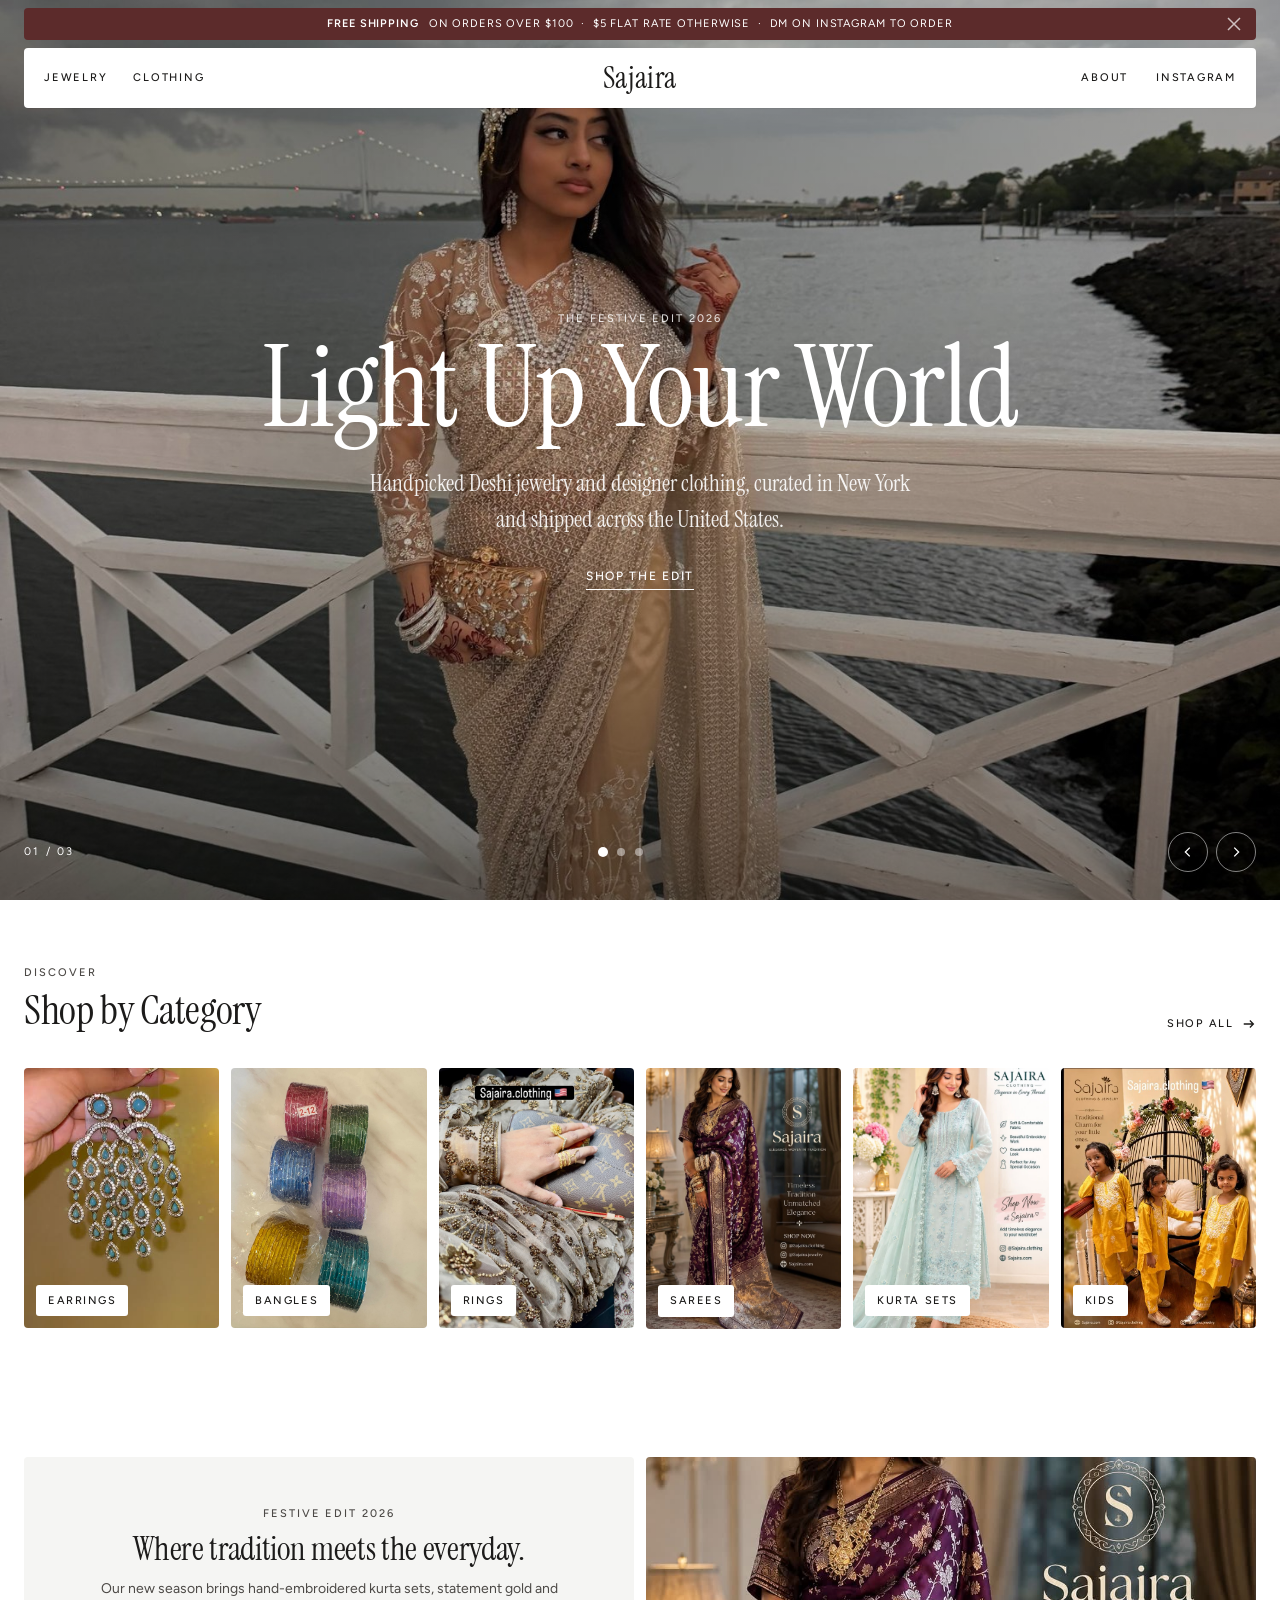
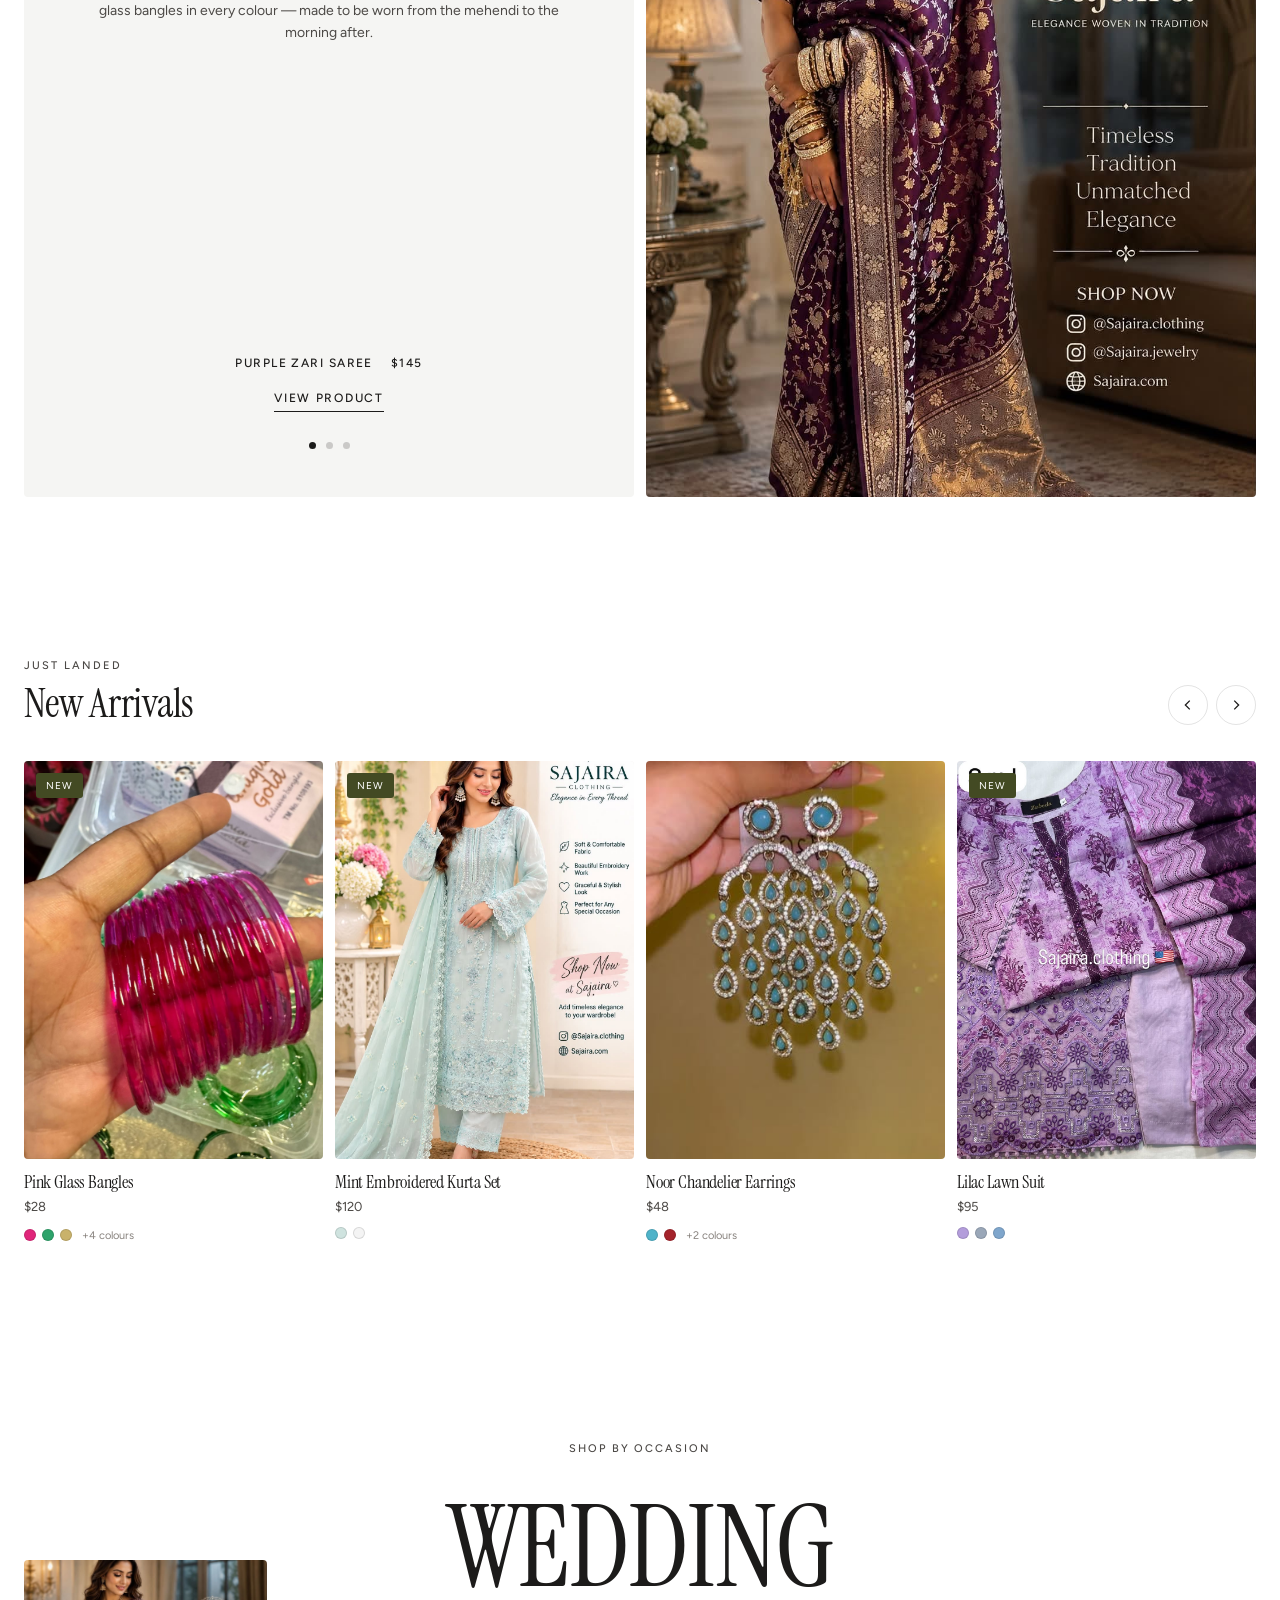
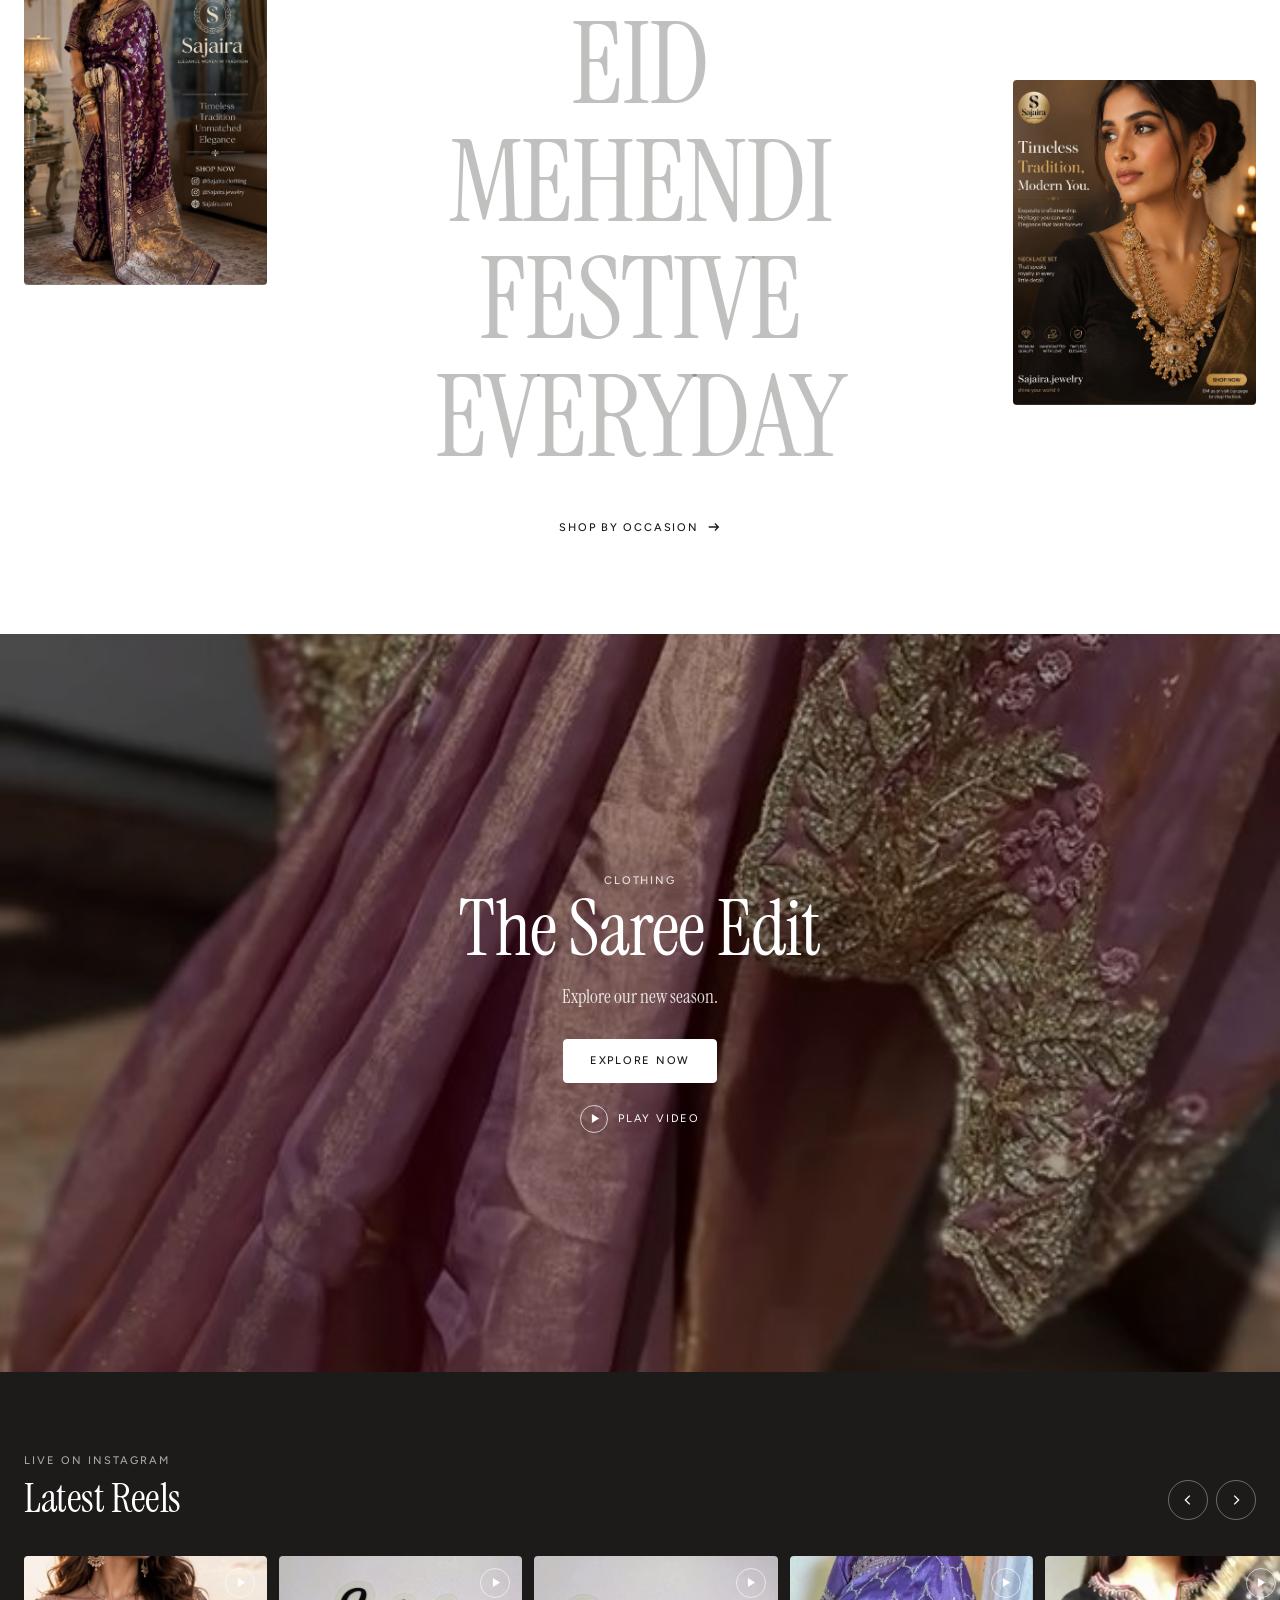
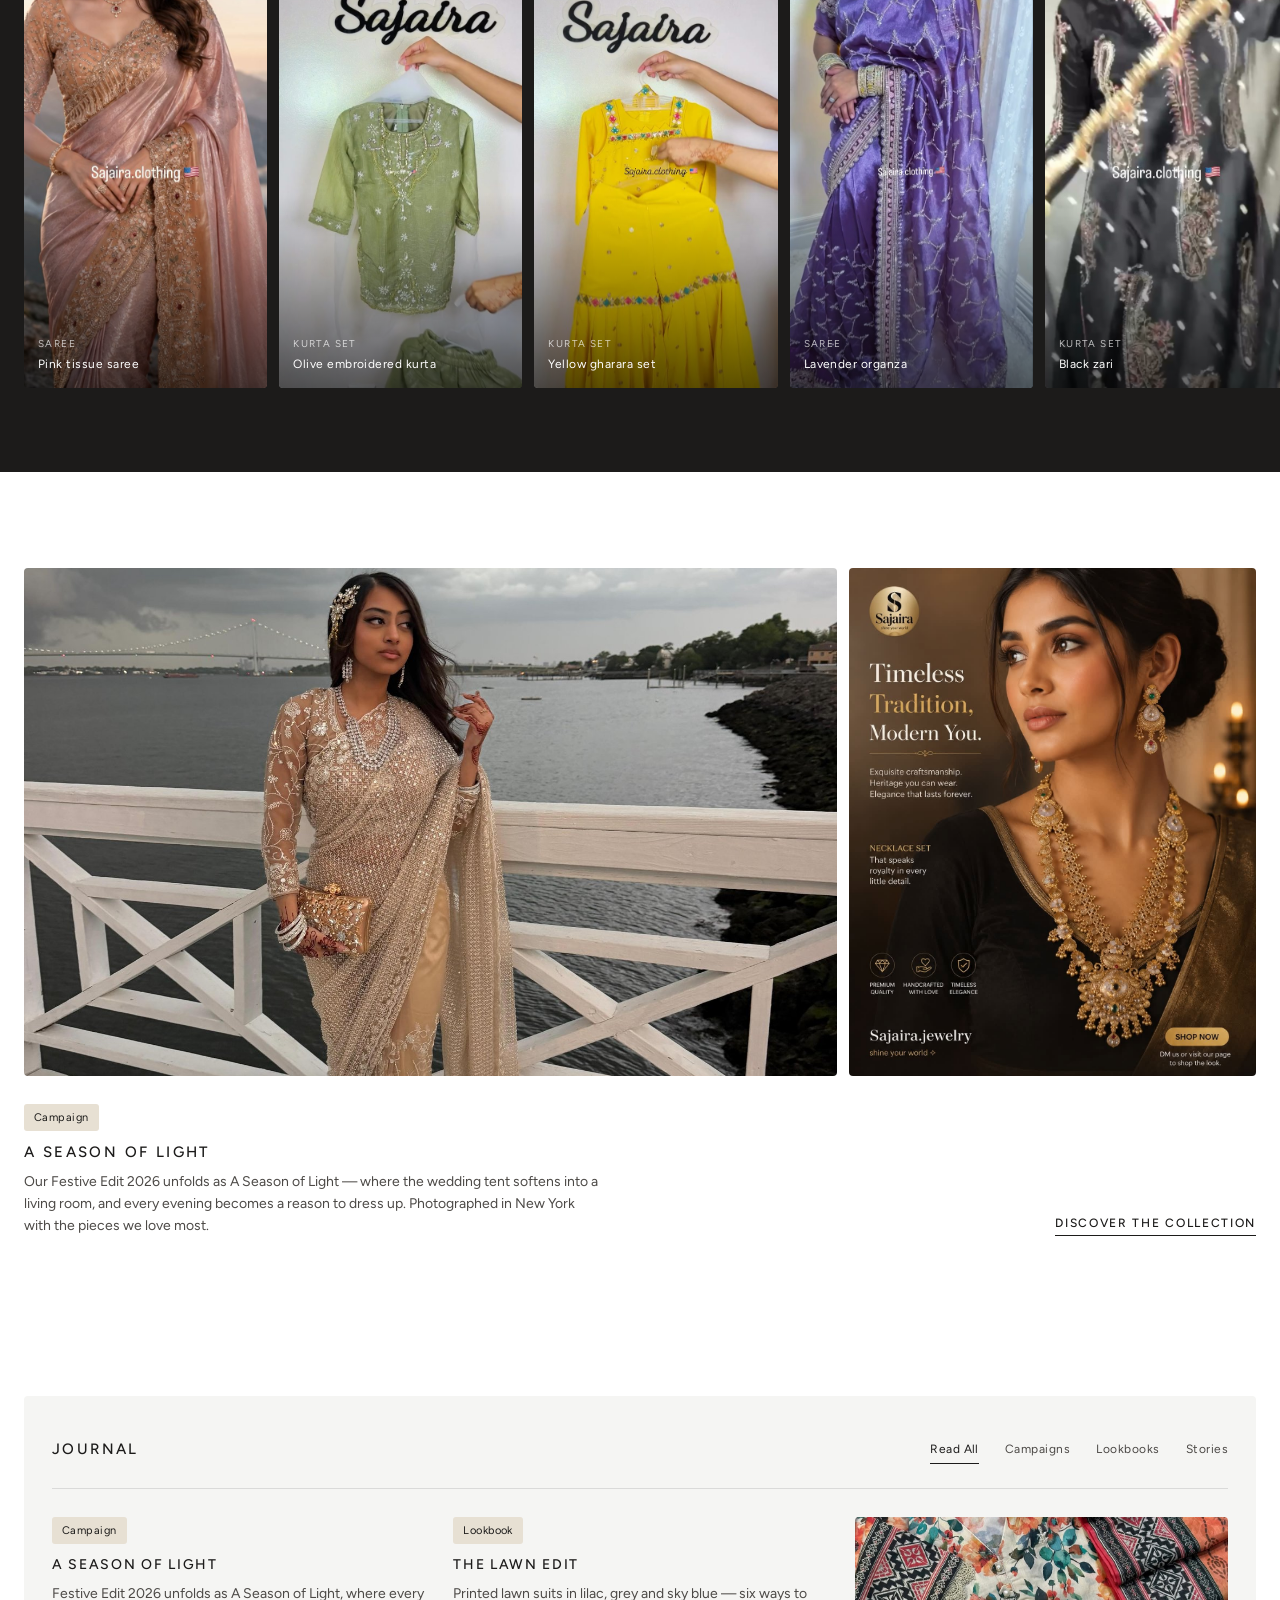
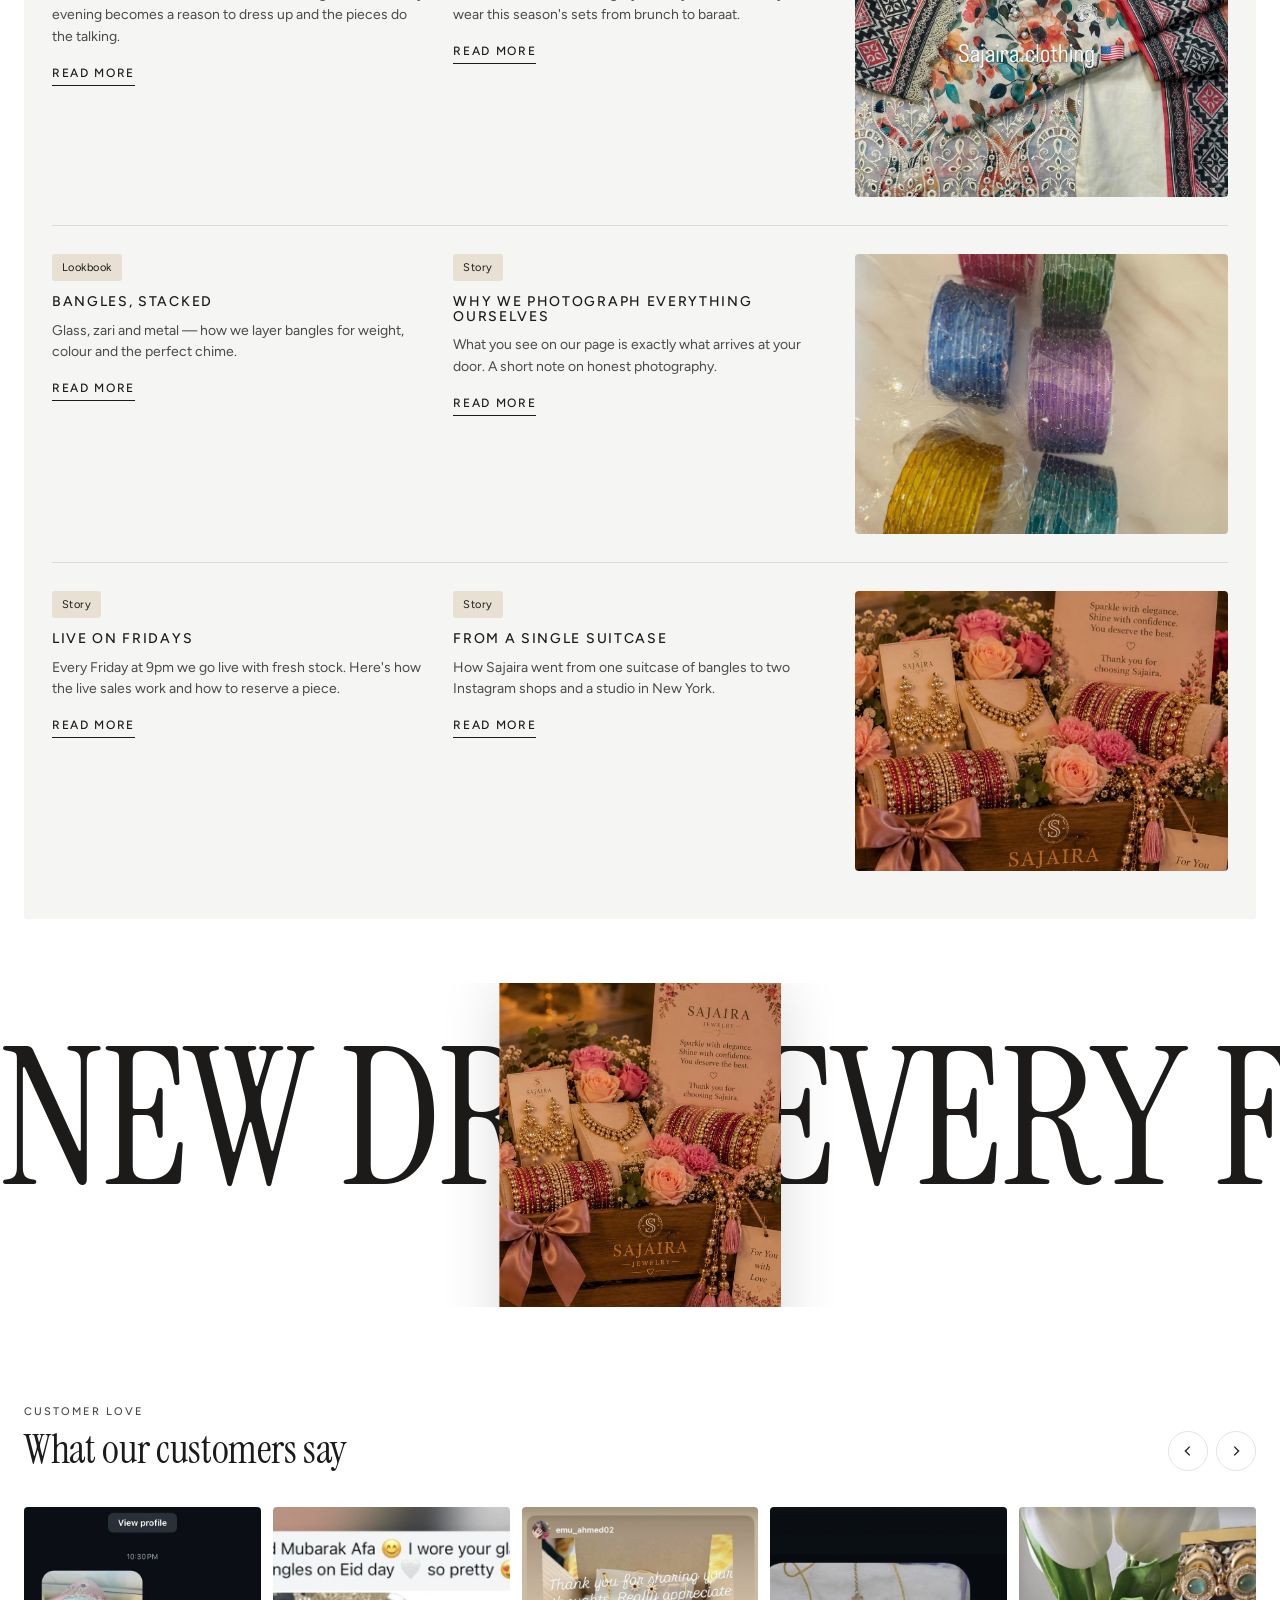
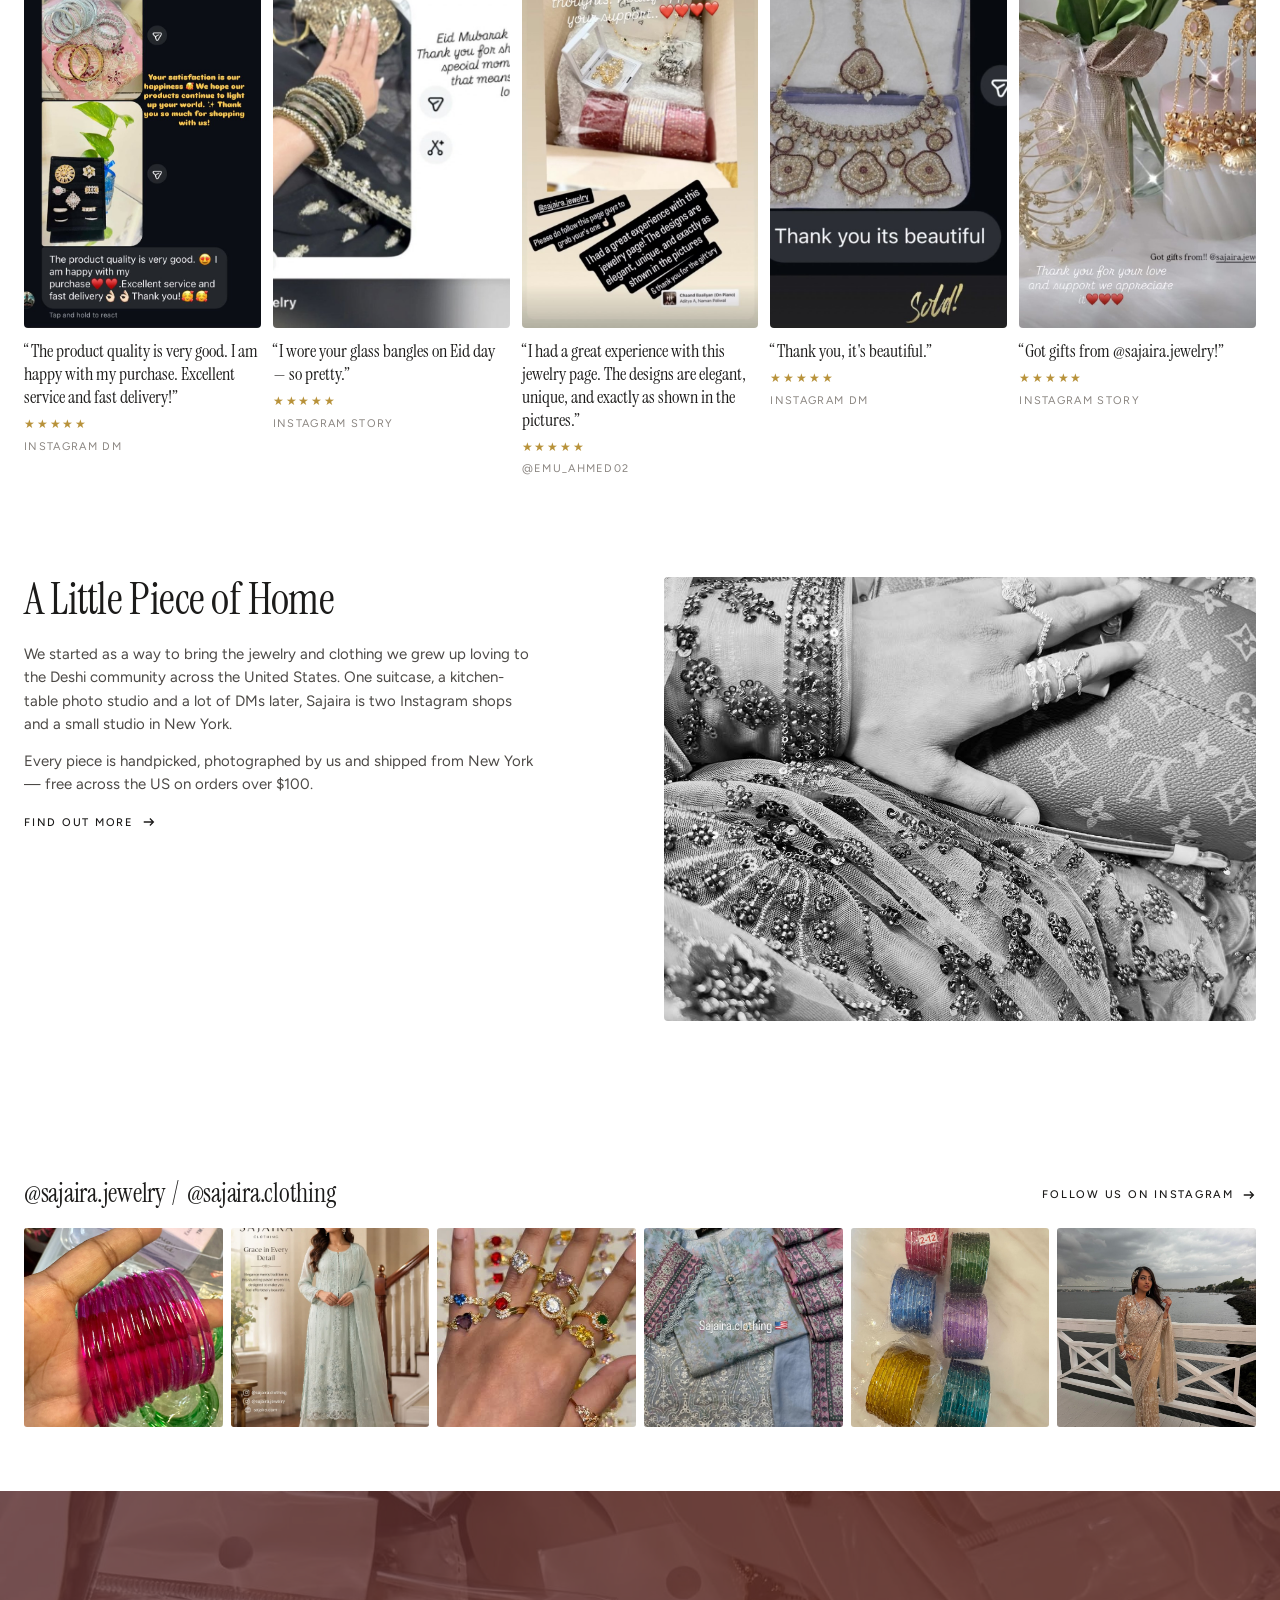
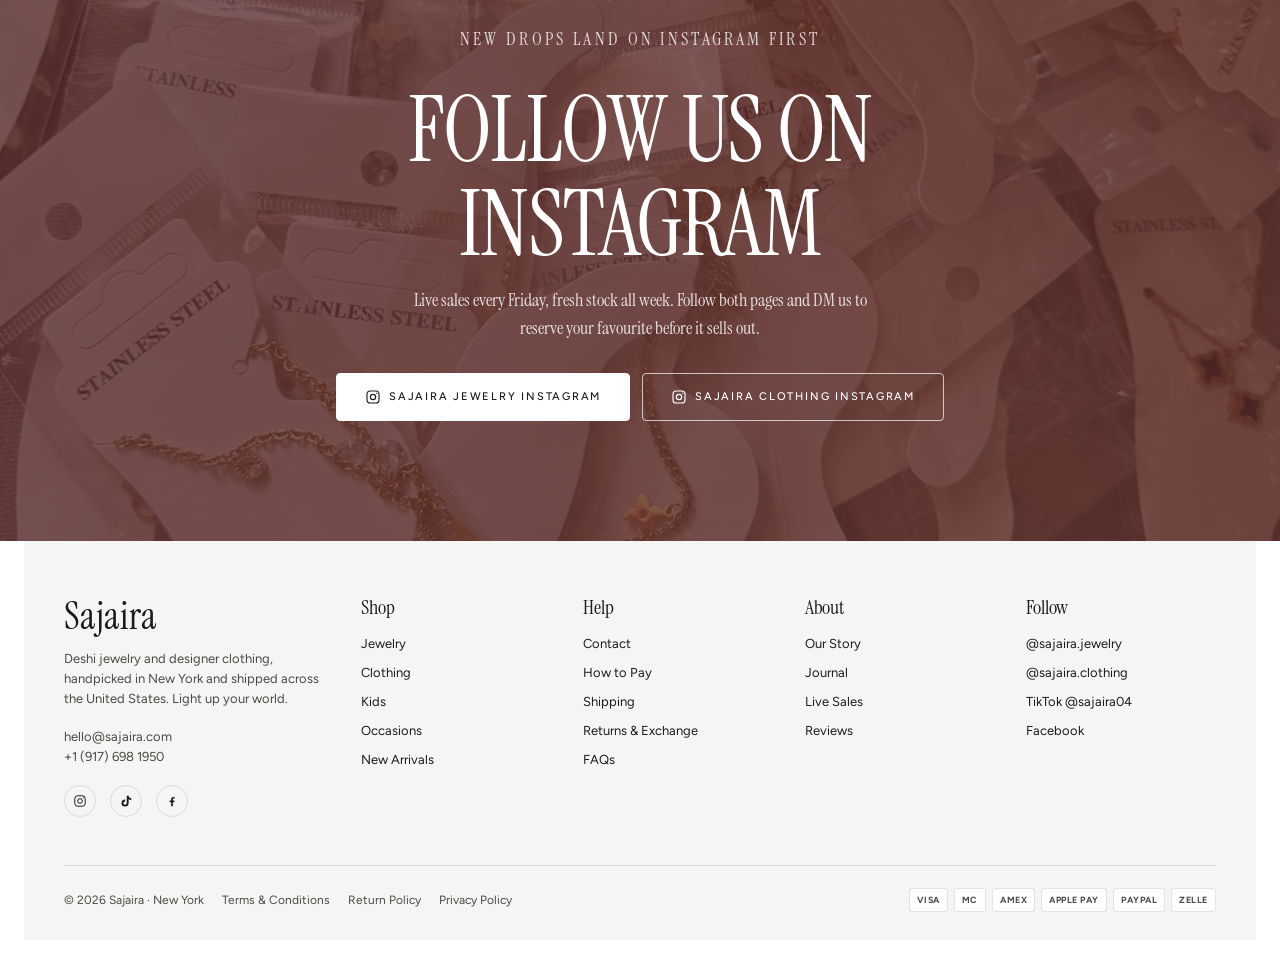
==== commit 486b1843: "Real Zelle QR and payment details; support email and phone - About: How to Pay is Zelle-only with th" ====
--- a/index.html
+++ b/index.html
@@ -9,7 +9,7 @@
 <link rel="preconnect" href="https://fonts.googleapis.com">
 <link rel="preconnect" href="https://fonts.gstatic.com" crossorigin>
 <link href="https://fonts.googleapis.com/css2?family=Instrument+Serif:ital@0;1&family=Figtree:wght@400;500;600&display=swap" rel="stylesheet">
-<link rel="stylesheet" href="css/style.css?v=1789414888">
+<link rel="stylesheet" href="css/style.css?v=1789415856">
 </head>
 <body>
 <div class="preloader" aria-hidden="true"><div class="word"><span>Sajaira</span></div><div class="bar"></div></div>
@@ -419,6 +419,7 @@
       <div class="footer-brand">
         <a class="brand" href="index.html">Sajaira</a>
         <p>Deshi jewelry and designer clothing, handpicked in New York and shipped across the United States. Light up your world.</p>
+        <p><a href="mailto:hello@sajaira.com">hello@sajaira.com</a><br><a href="tel:+19176981950">+1 (917) 698 1950</a></p>
         <div class="socials">
           <a href="https://www.instagram.com/sajaira.jewelry/" target="_blank" rel="noopener" aria-label="Instagram"><svg viewBox="0 0 24 24" fill="none" stroke="currentColor" stroke-width="1.7"><rect x="3" y="3" width="18" height="18" rx="5"/><circle cx="12" cy="12" r="4"/><circle cx="17.5" cy="6.5" r="1" fill="currentColor" stroke="none"/></svg></a>
           <a href="https://www.tiktok.com/@sajaira04" target="_blank" rel="noopener" aria-label="TikTok"><svg viewBox="0 0 24 24" fill="currentColor"><path d="M16.5 3c.4 2.4 1.9 4 4.5 4.3v3.2c-1.7 0-3.2-.5-4.5-1.4v6.4A6.1 6.1 0 1 1 10.4 9.4v3.3a2.9 2.9 0 1 0 2.9 2.9V3h3.2z"/></svg></a>
@@ -441,6 +442,6 @@
 </footer>
 <button class="to-top">Back to top <svg viewBox="0 0 16 16" fill="none" stroke="currentColor" stroke-width="1.5"><path d="M8 14V2M4 6l4-4 4 4"/></svg></button>
 <div class="modal" aria-hidden="true"><button class="close-x" aria-label="Close"><svg viewBox="0 0 20 20" fill="none" stroke="currentColor" stroke-width="1.5"><path d="M4 4l12 12M16 4L4 16"/></svg></button><video controls playsinline preload="none"></video></div>
-<script src="js/main.js?v=1789414888"></script>
+<script src="js/main.js?v=1789415856"></script>
 </body>
 </html>
--- a/css/style.css
+++ b/css/style.css
@@ -331,6 +331,7 @@
 .qr-card img { width: min(280px, 70%); border-radius: 6px; background: #fff; padding: 12px; }
 .qr-card h3 { font-size: 1.9rem; margin: 26px 0 6px; }
 .qr-card p { color: rgba(255,255,255,.75); max-width: 24rem; }
+.qr-card .tag:hover { background: rgba(255,255,255,.12); }
 .qr-card .tag { margin-top: 18px; font-size: 10px; letter-spacing: .16em; text-transform: uppercase; border: 1px solid rgba(255,255,255,.4); padding: 6px 10px; border-radius: 100px; }
 
 /* ---------- Policy page ---------- */
@@ -347,6 +348,8 @@
 .policy-body h3 { font-family: var(--font-sans); font-size: 12px; letter-spacing: .14em; text-transform: uppercase; font-weight: 600; margin: 22px 0 8px; }
 .policy-body p, .policy-body li { color: var(--ink-2); font-size: 15px; line-height: 1.65; }
 .policy-body p + p { margin-top: 10px; }
+.policy-body a { border-bottom: 1px solid var(--ink); color: var(--ink); }
+.footer-brand p a:hover { text-decoration: underline; text-underline-offset: 3px; }
 .policy-body ul { list-style: disc; padding-left: 20px; margin: 8px 0; }
 .policy-body li { margin-bottom: 6px; }
 .callout { background: var(--cream); border-left: 3px solid var(--maroon); padding: 18px 20px; border-radius: 0 var(--radius) var(--radius) 0; margin: 16px 0; }
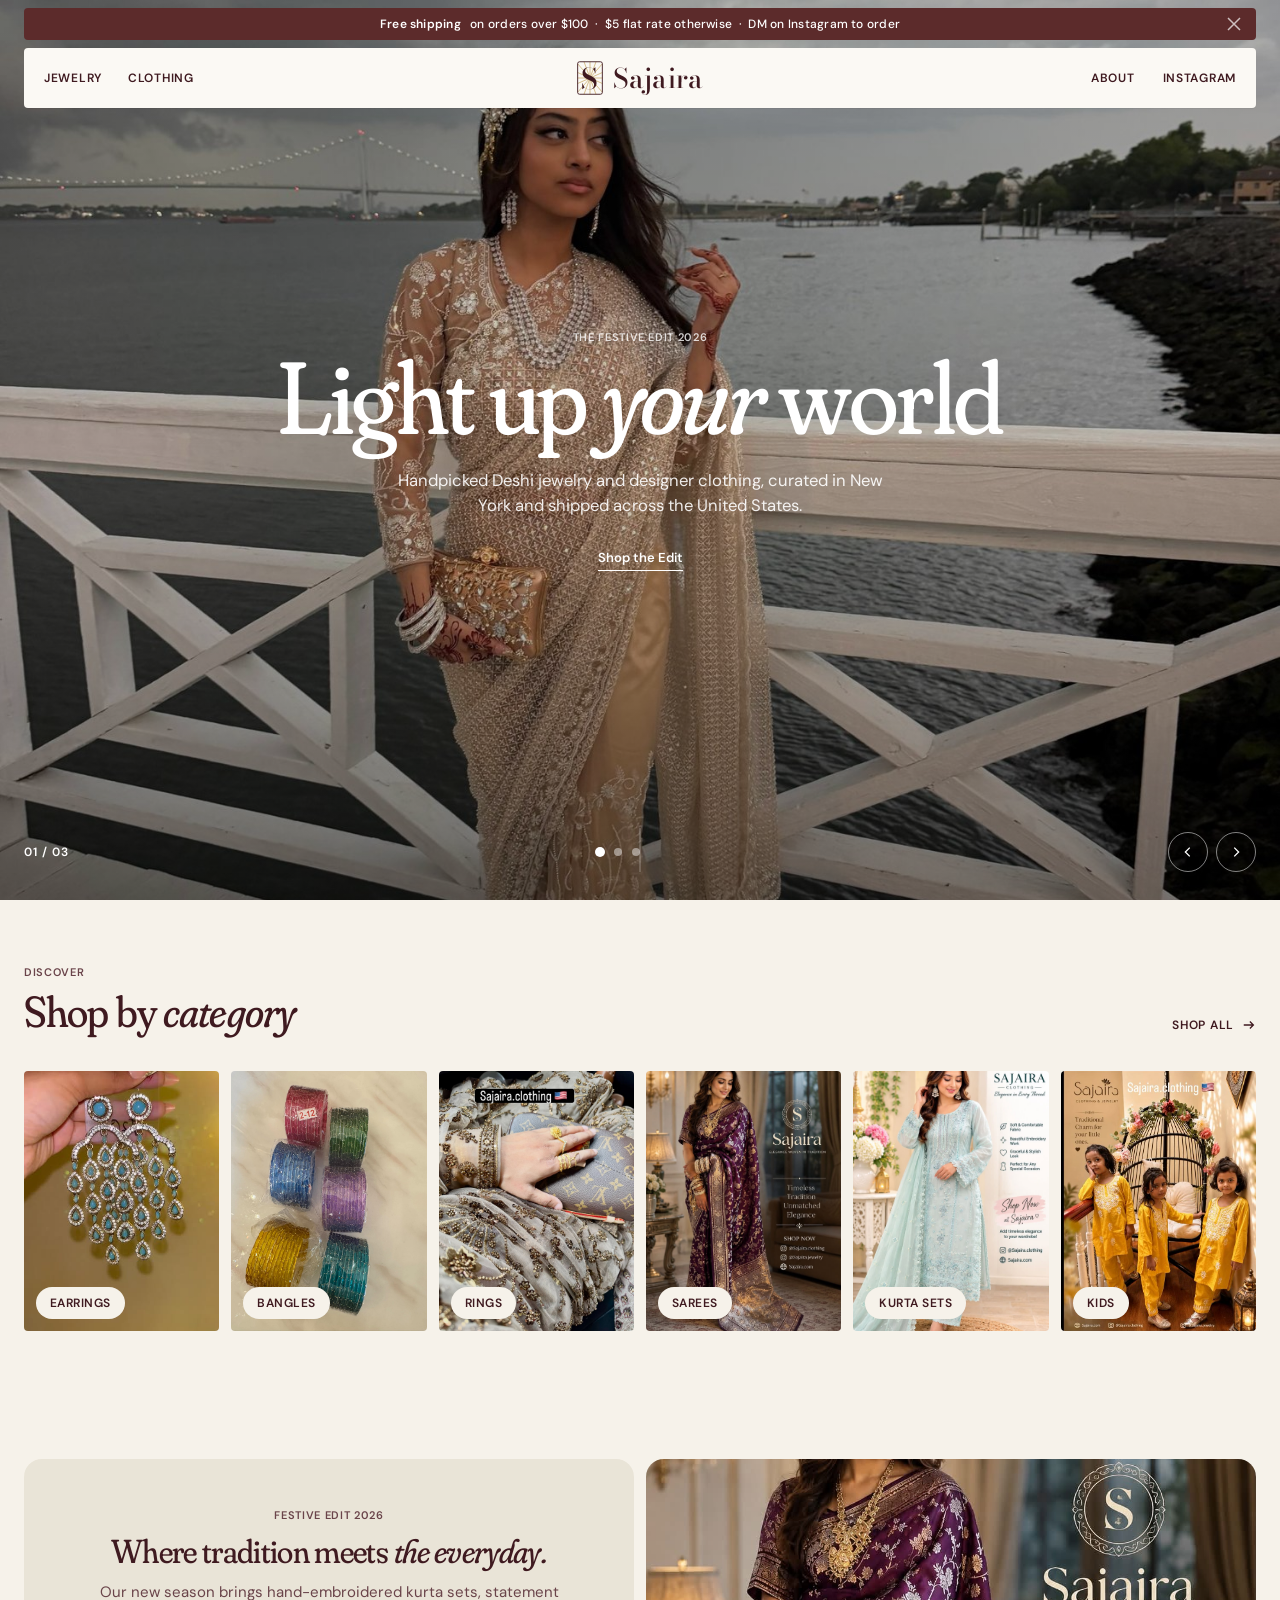
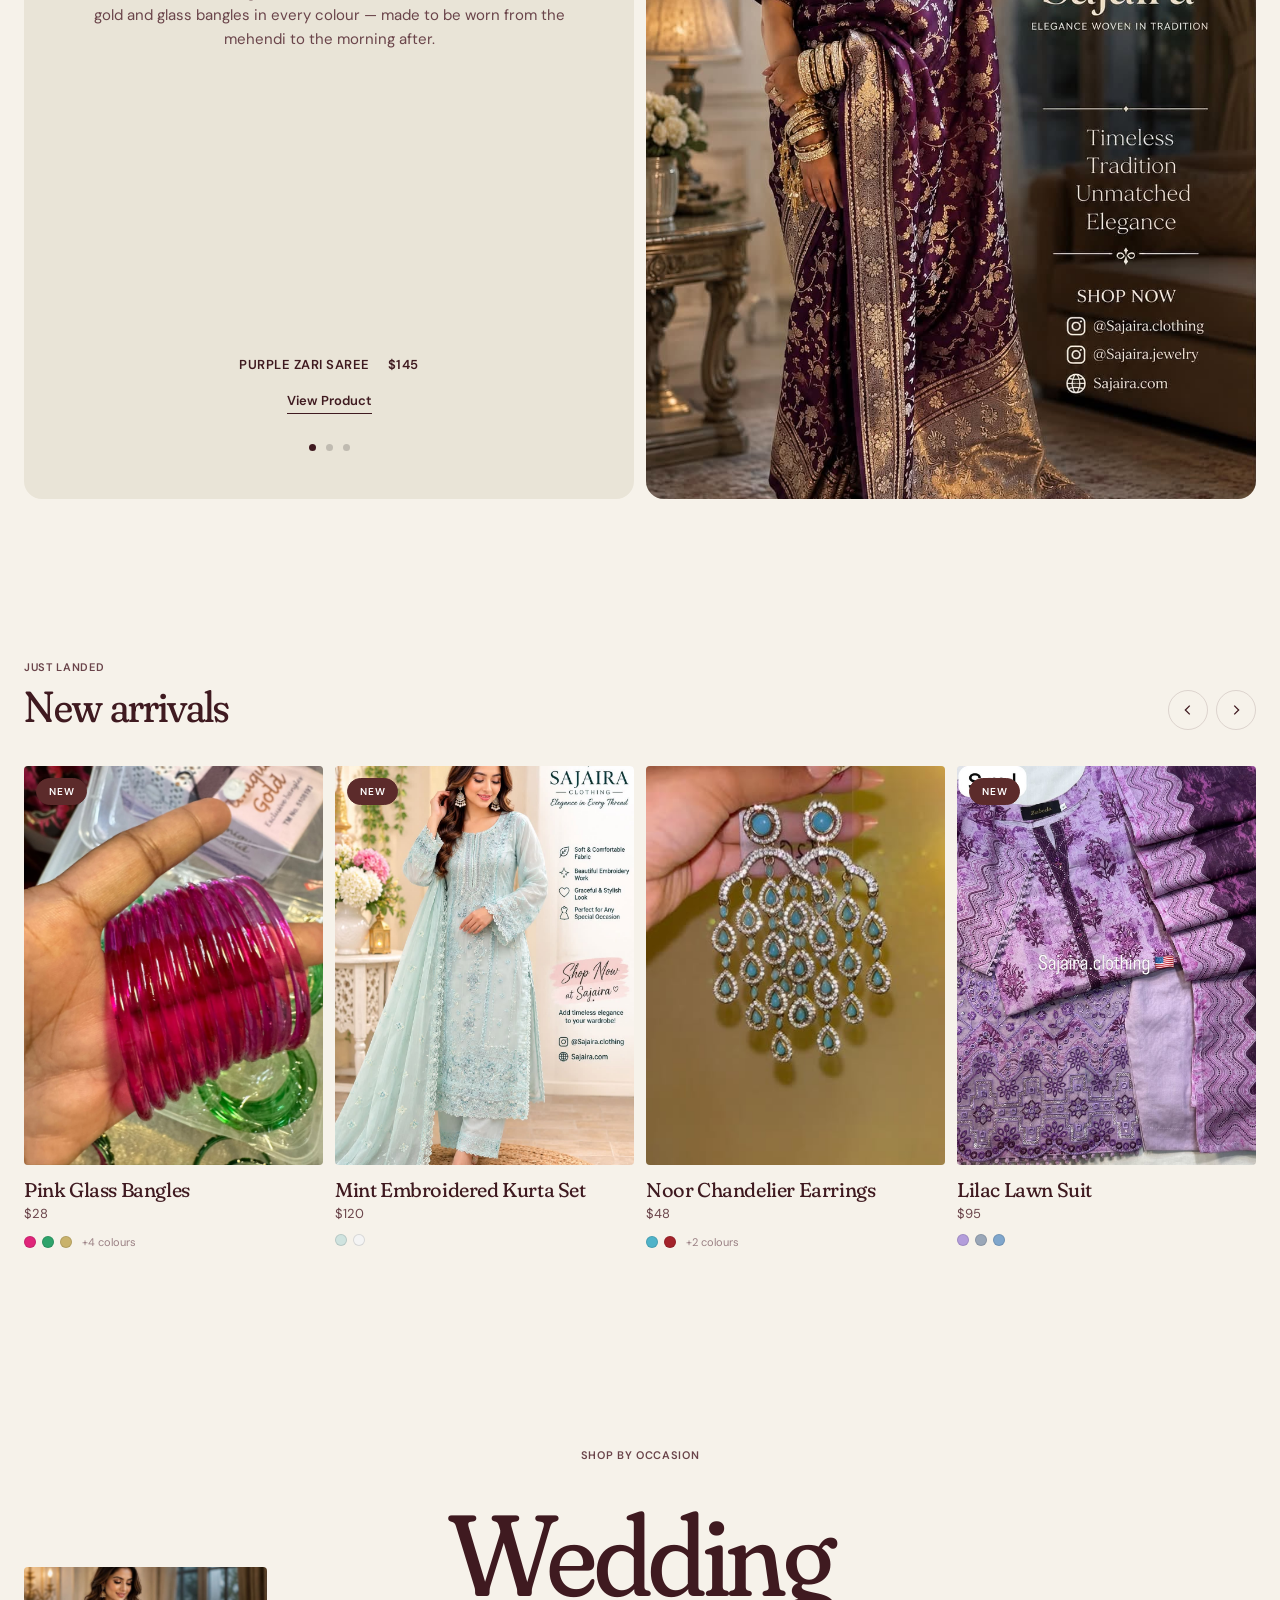
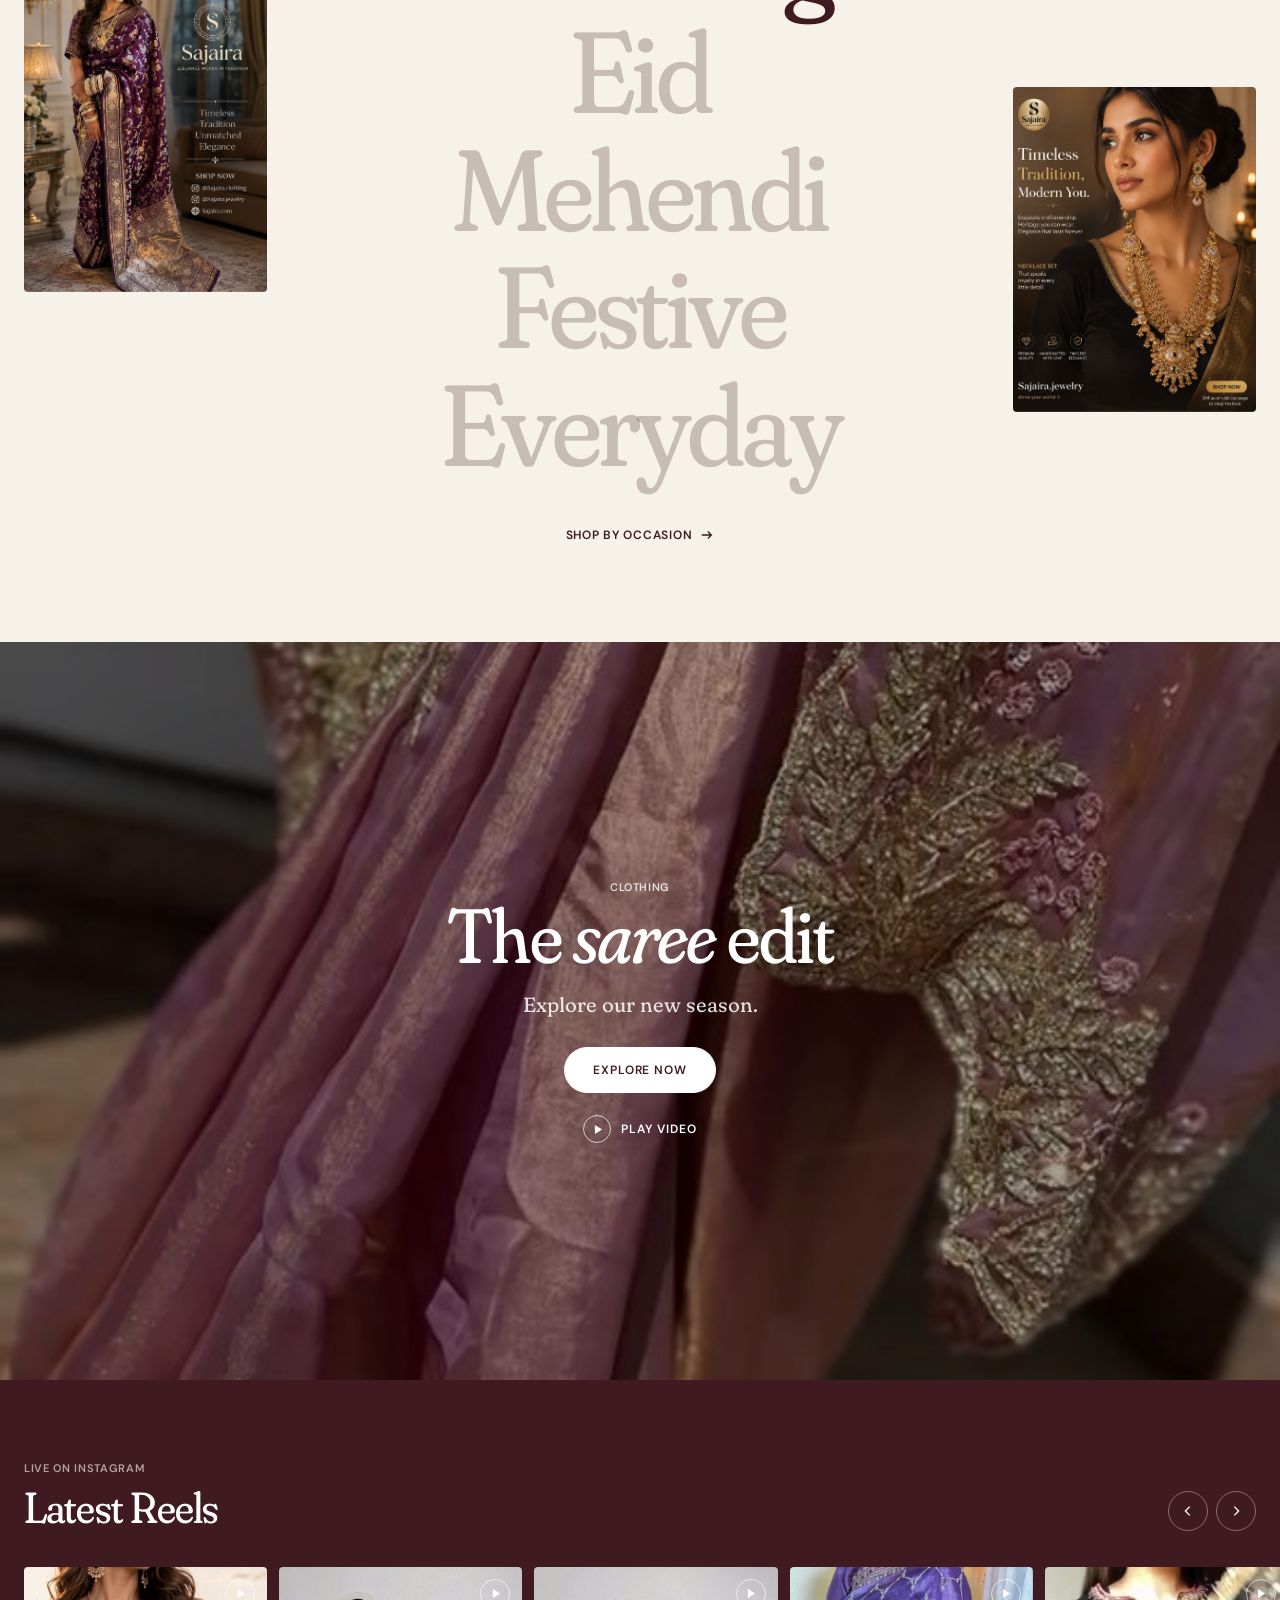
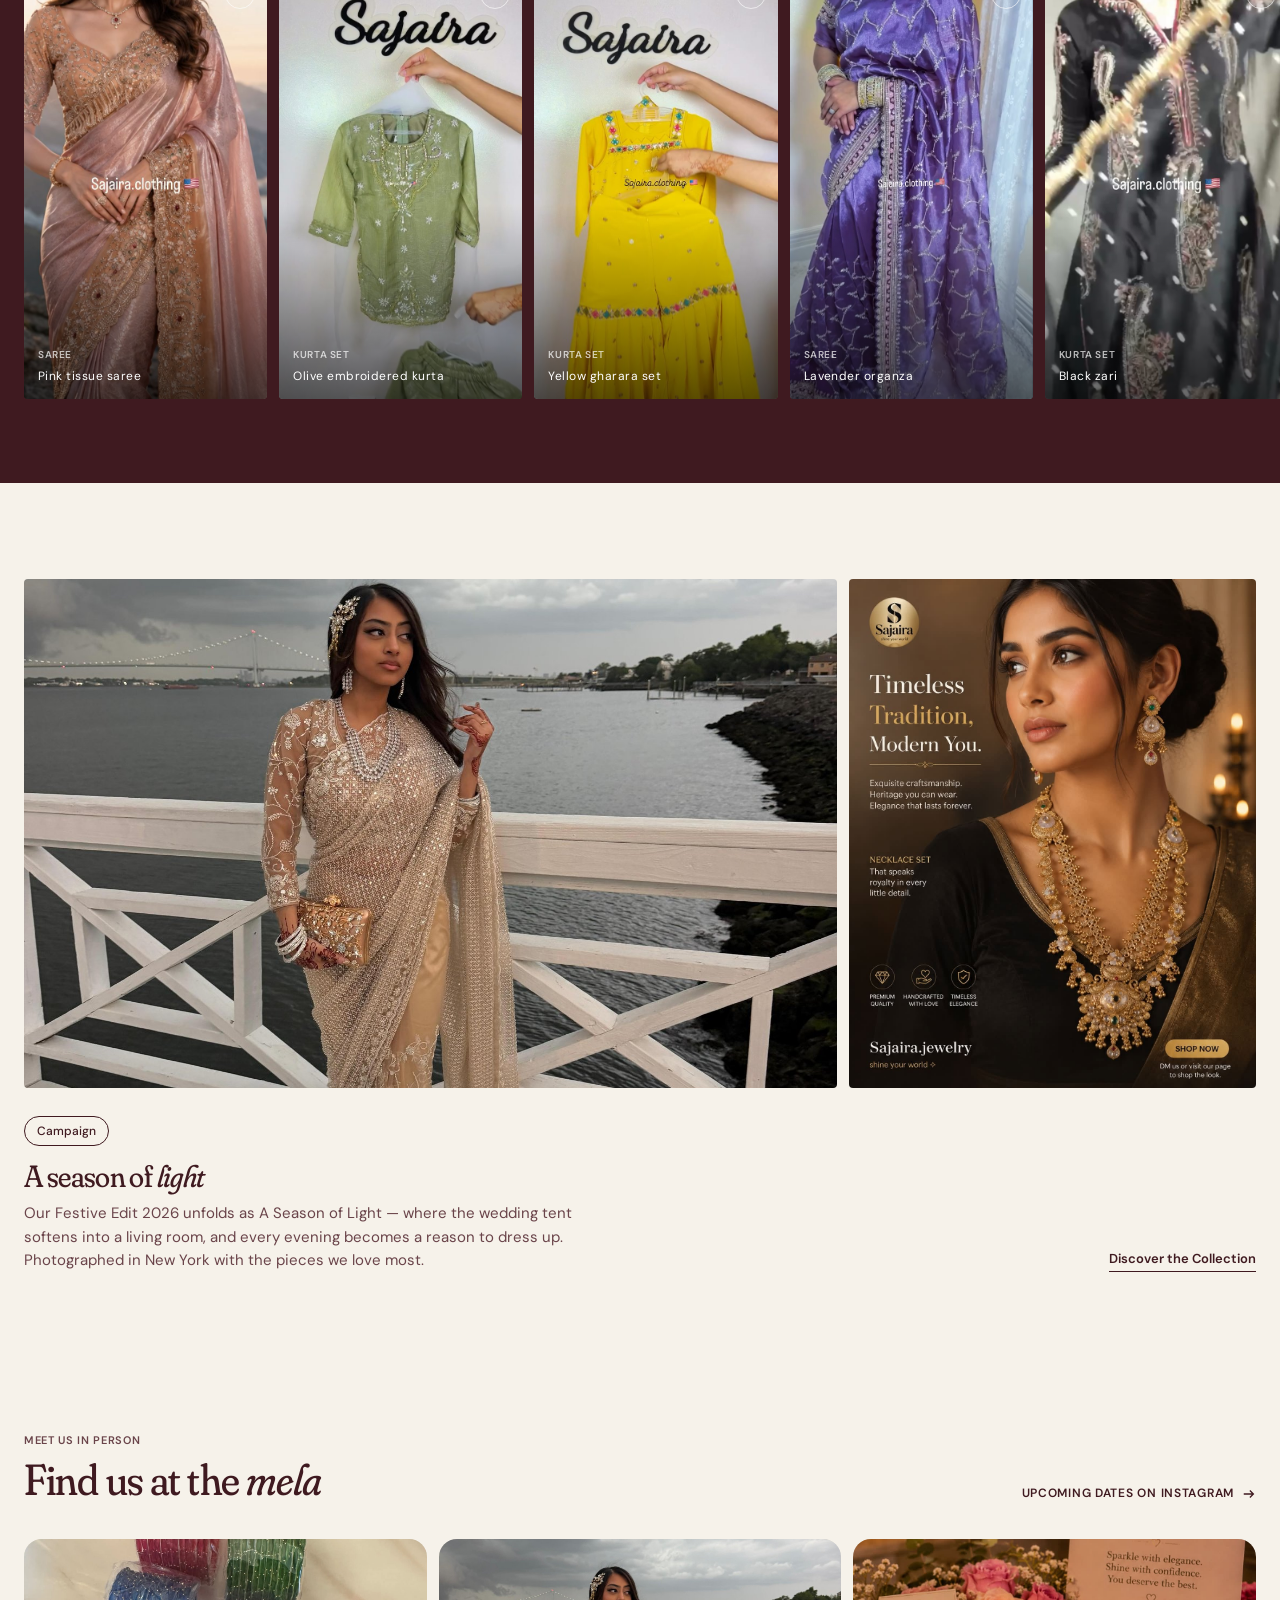
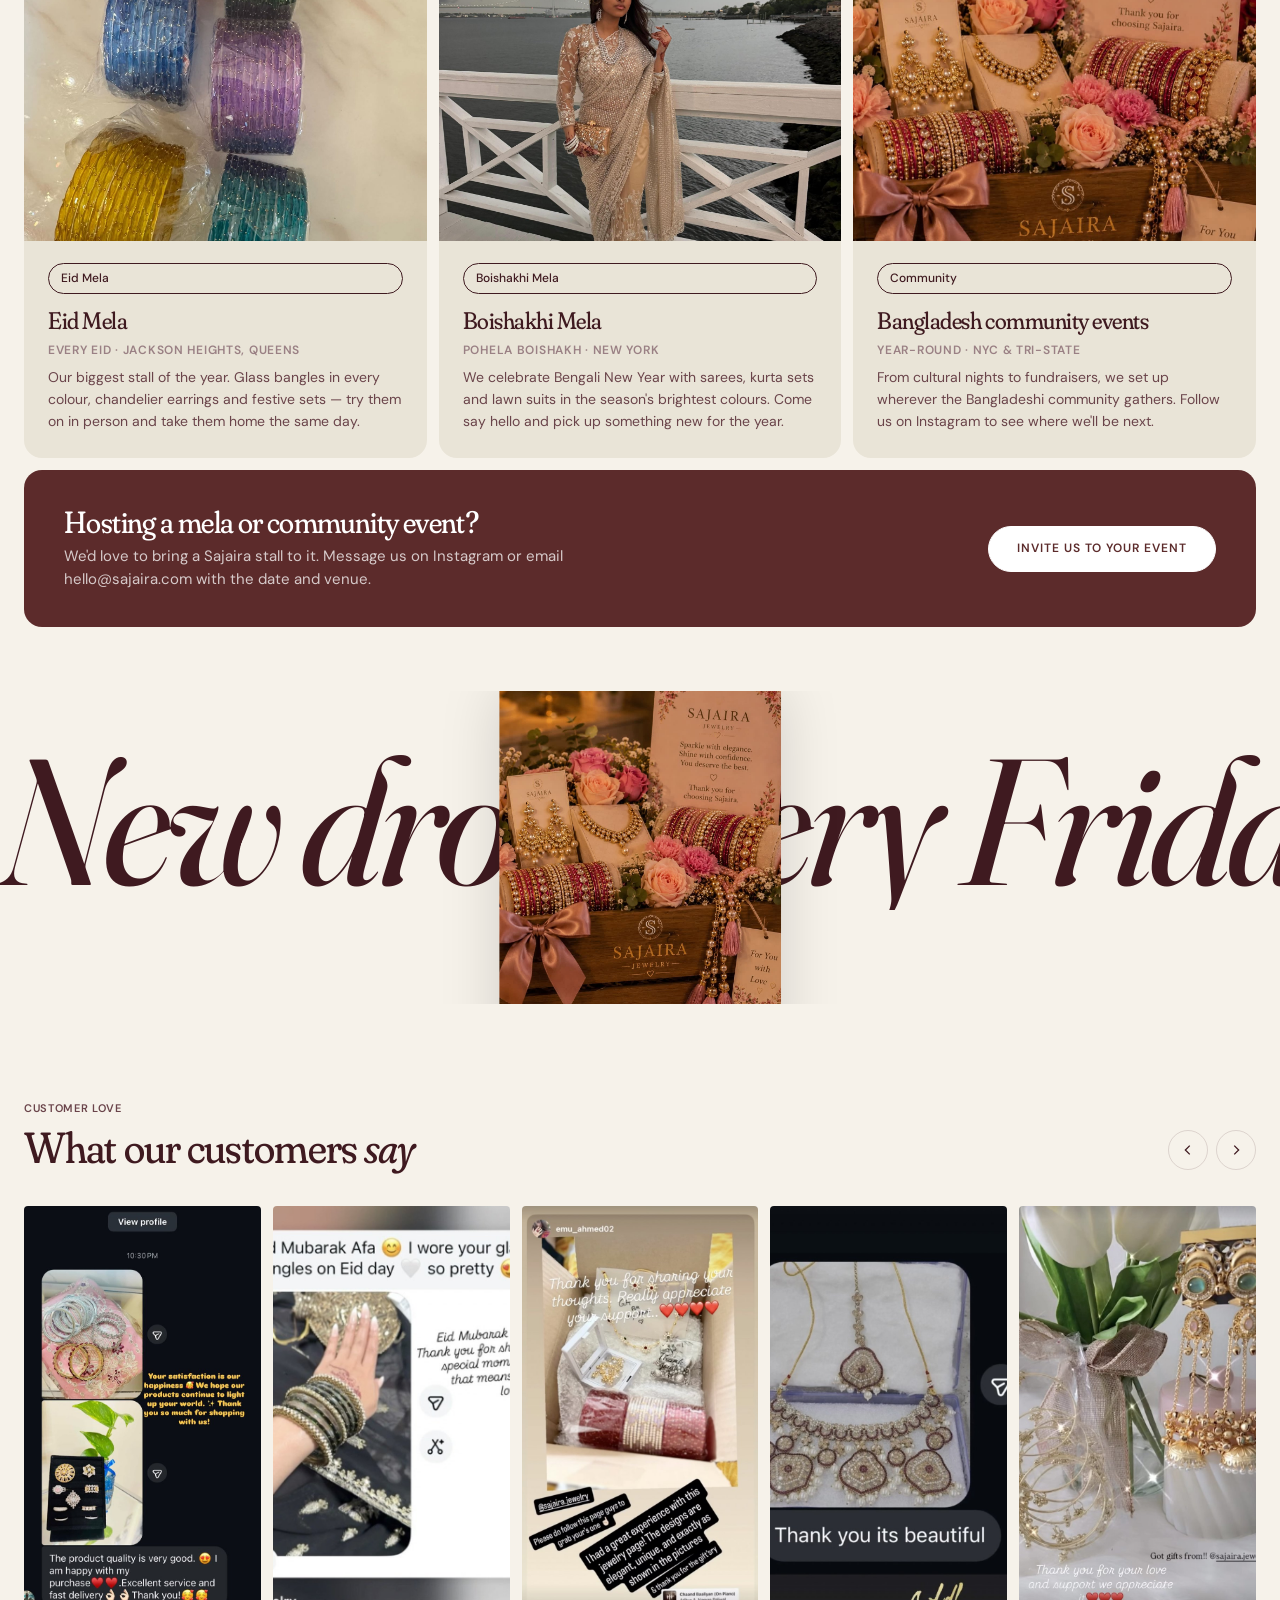
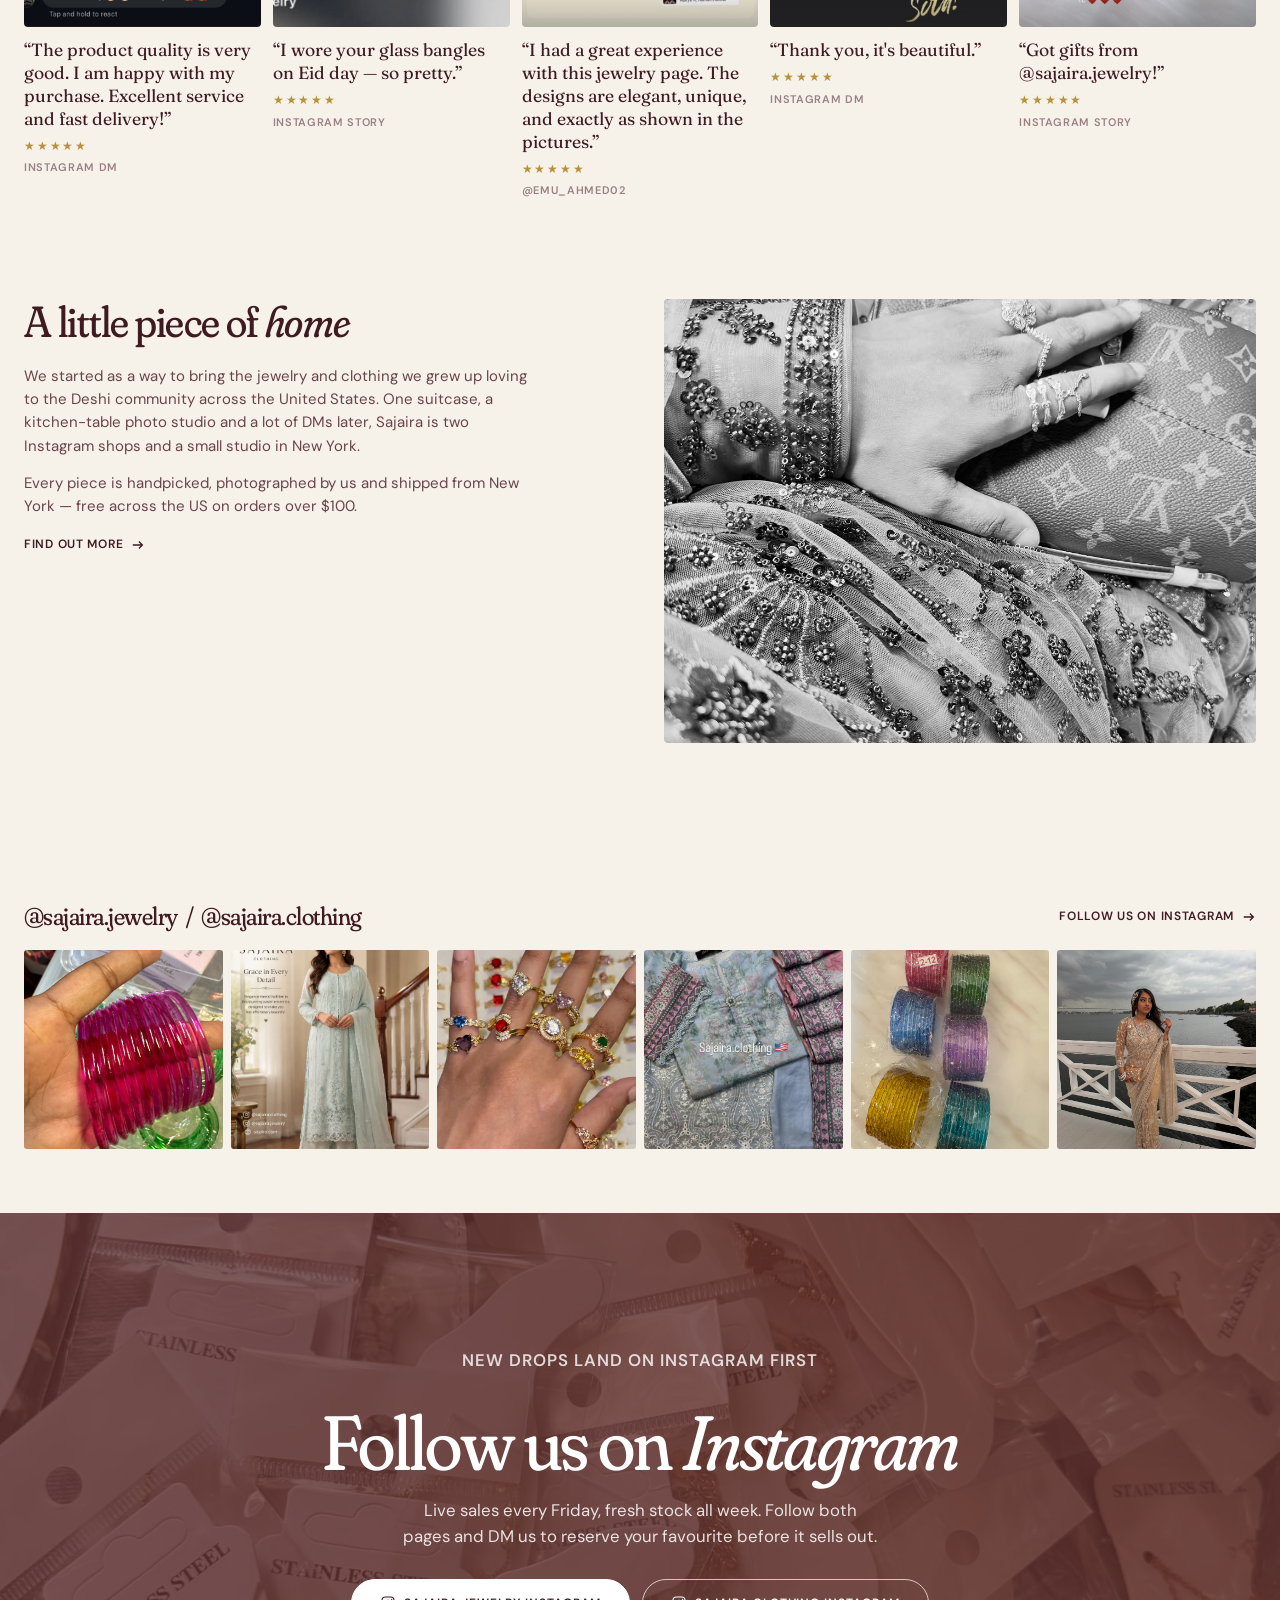
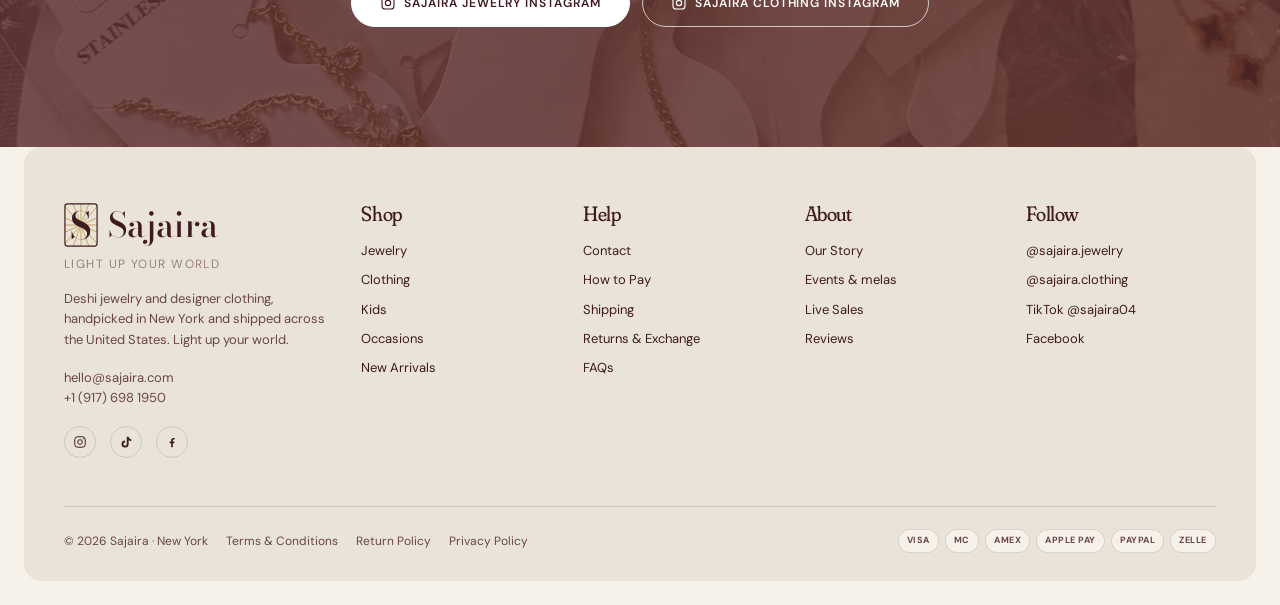
==== commit 7b8cacf1: "WeNatal-inspired typography, brand logo, events section - Type: Fraunces (soft serif, italic accent " ====
--- a/index.html
+++ b/index.html
@@ -5,11 +5,11 @@
 <meta name="viewport" content="width=device-width, initial-scale=1">
 <title>Sajaira — Deshi Jewelry &amp; Designer Clothing, New York</title>
 <meta name="description" content="Handpicked Deshi jewelry and designer sarees, kurtas and chikankari sets. Free US shipping over $100.">
-<link rel="icon" href="images/jewelry/profile.jpg">
+<link rel="icon" href="images/brand/favicon.svg" type="image/svg+xml">
 <link rel="preconnect" href="https://fonts.googleapis.com">
 <link rel="preconnect" href="https://fonts.gstatic.com" crossorigin>
-<link href="https://fonts.googleapis.com/css2?family=Instrument+Serif:ital@0;1&family=Figtree:wght@400;500;600&display=swap" rel="stylesheet">
-<link rel="stylesheet" href="css/style.css?v=1789415856">
+<link href="https://fonts.googleapis.com/css2?family=Fraunces:ital,opsz,wght@0,9..144,400;0,9..144,500;1,9..144,400&family=DM+Sans:wght@400;500;600;700&family=Bodoni+Moda:wght@500;600&display=swap" rel="stylesheet">
+<link rel="stylesheet" href="css/style.css?v=1789498711">
 </head>
 <body>
 <div class="preloader" aria-hidden="true"><div class="word"><span>Sajaira</span></div><div class="bar"></div></div>
@@ -21,7 +21,7 @@
       <a href="jewelry.html">Jewelry</a>
       <a href="clothing.html">Clothing</a>
     </nav>
-    <a class="brand" href="index.html">Sajaira</a>
+    <a class="brand" href="index.html"><svg class="mono" viewBox="0 0 40 52" aria-hidden="true"><defs><clipPath id="mc"><rect x="1" y="1" width="38" height="50" rx="3"/></clipPath></defs><g clip-path="url(#mc)" stroke="#b8923a" stroke-width=".9" opacity=".95"><g transform="translate(20 26)"><line x1="0" y1="0" x2="0" y2="-40"/><line x1="0" y1="0" x2="14" y2="-38"/><line x1="0" y1="0" x2="26" y2="-30"/><line x1="0" y1="0" x2="36" y2="-16"/><line x1="0" y1="0" x2="40" y2="0"/><line x1="0" y1="0" x2="36" y2="16"/><line x1="0" y1="0" x2="26" y2="30"/><line x1="0" y1="0" x2="14" y2="38"/><line x1="0" y1="0" x2="0" y2="40"/><line x1="0" y1="0" x2="-14" y2="38"/><line x1="0" y1="0" x2="-26" y2="30"/><line x1="0" y1="0" x2="-36" y2="16"/><line x1="0" y1="0" x2="-40" y2="0"/><line x1="0" y1="0" x2="-36" y2="-16"/><line x1="0" y1="0" x2="-26" y2="-30"/><line x1="0" y1="0" x2="-14" y2="-38"/></g></g><rect x="1" y="1" width="38" height="50" rx="3" fill="none" stroke="currentColor" stroke-width="1.4"/><text x="20" y="43" text-anchor="middle" font-family="Bodoni Moda, Didot, serif" font-weight="600" font-size="44" fill="currentColor">S</text></svg><span>Sajaira</span></a>
     <div class="nav-utils">
       <a class="text" href="about.html">About</a>
       <a class="icon-btn" href="https://www.instagram.com/sajaira.jewelry/" target="_blank" rel="noopener" aria-label="Instagram"><svg viewBox="0 0 24 24" fill="none" stroke="currentColor" stroke-width="1.7"><rect x="3" y="3" width="18" height="18" rx="5"/><circle cx="12" cy="12" r="4"/><circle cx="17.5" cy="6.5" r="1" fill="currentColor" stroke="none"/></svg><span class="text">Instagram</span></a>
@@ -31,7 +31,7 @@
 <div class="drawer" aria-hidden="true">
   <div class="scrim"></div>
   <div class="panel">
-    <a class="brand" href="index.html">Sajaira</a>
+    <a class="brand" href="index.html"><svg class="mono" viewBox="0 0 40 52" aria-hidden="true"><defs><clipPath id="mc"><rect x="1" y="1" width="38" height="50" rx="3"/></clipPath></defs><g clip-path="url(#mc)" stroke="#b8923a" stroke-width=".9" opacity=".95"><g transform="translate(20 26)"><line x1="0" y1="0" x2="0" y2="-40"/><line x1="0" y1="0" x2="14" y2="-38"/><line x1="0" y1="0" x2="26" y2="-30"/><line x1="0" y1="0" x2="36" y2="-16"/><line x1="0" y1="0" x2="40" y2="0"/><line x1="0" y1="0" x2="36" y2="16"/><line x1="0" y1="0" x2="26" y2="30"/><line x1="0" y1="0" x2="14" y2="38"/><line x1="0" y1="0" x2="0" y2="40"/><line x1="0" y1="0" x2="-14" y2="38"/><line x1="0" y1="0" x2="-26" y2="30"/><line x1="0" y1="0" x2="-36" y2="16"/><line x1="0" y1="0" x2="-40" y2="0"/><line x1="0" y1="0" x2="-36" y2="-16"/><line x1="0" y1="0" x2="-26" y2="-30"/><line x1="0" y1="0" x2="-14" y2="-38"/></g></g><rect x="1" y="1" width="38" height="50" rx="3" fill="none" stroke="currentColor" stroke-width="1.4"/><text x="20" y="43" text-anchor="middle" font-family="Bodoni Moda, Didot, serif" font-weight="600" font-size="44" fill="currentColor">S</text></svg><span>Sajaira</span></a>
     <button class="close-x" aria-label="Close menu"><svg viewBox="0 0 20 20" fill="none" stroke="currentColor" stroke-width="1.5"><path d="M4 4l12 12M16 4L4 16"/></svg></button>
     <nav>
       <a href="index.html">Home</a>
@@ -49,11 +49,11 @@
 <main>
 <section class="hero" aria-label="Featured">
   <div class="slide"><img src="images/brand/saree-pier.jpg" alt="">
-    <div class="slide-content"><p class="eyebrow light">The Festive Edit 2026</p><h1>Light Up Your World</h1><p class="sub">Handpicked Deshi jewelry and designer clothing, curated in New York and shipped across the United States.</p><a class="link-u" href="clothing.html">Shop the Edit</a></div></div>
+    <div class="slide-content"><p class="eyebrow light">The Festive Edit 2026</p><h1>Light up <em>your</em> world</h1><p class="sub">Handpicked Deshi jewelry and designer clothing, curated in New York and shipped across the United States.</p><a class="link-u" href="clothing.html">Shop the Edit</a></div></div>
   <div class="slide"><img src="images/brand/bangles-wrist.jpg" alt="">
-    <div class="slide-content"><p class="eyebrow light">Jewelry</p><h1>Grace in Every Color</h1><p class="sub">Glass bangles, statement earrings and cocktail rings — the sparkle of home, delivered to your door.</p><a class="link-u" href="jewelry.html">Shop Jewelry</a></div></div>
+    <div class="slide-content"><p class="eyebrow light">Jewelry</p><h1>Grace in <em>every</em> colour</h1><p class="sub">Glass bangles, statement earrings and cocktail rings — the sparkle of home, delivered to your door.</p><a class="link-u" href="jewelry.html">Shop Jewelry</a></div></div>
   <div class="slide"><img src="images/brand/kurta-blue-model.jpg" alt="">
-    <div class="slide-content"><p class="eyebrow light">Clothing</p><h1>Timeless Tradition, Modern You</h1><p class="sub">Embroidered kurta sets, designer sarees and lawn suits in the season's colours.</p><a class="link-u" href="clothing.html">Shop Clothing</a></div></div>
+    <div class="slide-content"><p class="eyebrow light">Clothing</p><h1>Timeless tradition, <em>modern</em> you</h1><p class="sub">Embroidered kurta sets, designer sarees and lawn suits in the season's colours.</p><a class="link-u" href="clothing.html">Shop Clothing</a></div></div>
   <div class="hero-ui">
     <span class="hero-count">01 / 03</span>
     <div class="hero-dots"></div>
@@ -64,7 +64,7 @@
 
 <section class="block tight">
   <div class="section-head reveal">
-    <div><p class="eyebrow">Discover</p><h2 class="title-lg">Shop by Category</h2></div>
+    <div><p class="eyebrow">Discover</p><h2 class="title-lg">Shop by <em>category</em></h2></div>
     <a class="link-arrow" href="jewelry.html">Shop All <svg viewBox="0 0 16 16" fill="none" stroke="currentColor" stroke-width="1.5"><path d="M2 8h11M9 4l4 4-4 4"/></svg></a>
   </div>
   <div class="cats">
@@ -82,7 +82,7 @@
     <div class="feature-panel">
       <div class="top">
         <p class="eyebrow">Festive Edit 2026</p>
-        <h2>Where tradition meets the everyday.</h2>
+        <h2>Where tradition meets <em>the everyday.</em></h2>
         <p class="desc">Our new season brings hand-embroidered kurta sets, statement gold and glass bangles in every colour — made to be worn from the mehendi to the morning after.</p>
       </div>
       <div class="bottom">
@@ -103,7 +103,7 @@
 <section class="block" id="arrivals">
   <div class="carousel-wrap">
     <div class="section-head reveal">
-      <div><p class="eyebrow">Just landed</p><h2 class="title-lg">New Arrivals</h2></div>
+      <div><p class="eyebrow">Just landed</p><h2 class="title-lg">New arrivals</h2></div>
       <div class="arrows"><button class="arrow-btn c-prev" aria-label="Previous"><svg viewBox="0 0 16 16" fill="none" stroke="currentColor" stroke-width="1.5"><path d="M10 3L5 8l5 5"/></svg></button><button class="arrow-btn c-next" aria-label="Next"><svg viewBox="0 0 16 16" fill="none" stroke="currentColor" stroke-width="1.5"><path d="M6 3l5 5-5 5"/></svg></button></div>
     </div>
     <div class="carousel">
@@ -211,7 +211,7 @@
   <video autoplay muted loop playsinline poster="images/posters/fabric-embroidered.jpg"><source src="video/brand/fabric-embroidered.mp4" type="video/mp4"></video>
   <div class="overlay">
     <p class="eyebrow light reveal">Clothing</p>
-    <h2 class="reveal" data-delay="1">The Saree Edit</h2>
+    <h2 class="reveal" data-delay="1">The <em>saree</em> edit</h2>
     <p class="lede reveal" data-delay="2">Explore our new season.</p>
     <a class="btn btn-light reveal" data-delay="3" href="clothing.html#sarees">Explore Now</a>
     <button class="play reveal" data-delay="3" data-play="video/brand/saree-pink-model.mp4" data-portrait><i><svg viewBox="0 0 10 10"><path d="M1 0l8 5-8 5z"/></svg></i>Play video</button>
@@ -277,39 +277,55 @@
   <div class="campaign-text reveal">
     <div>
       <span class="pill">Campaign</span>
-      <h2>A Season of Light</h2>
+      <h2>A season of <em>light</em></h2>
       <p>Our Festive Edit 2026 unfolds as A Season of Light — where the wedding tent softens into a living room, and every evening becomes a reason to dress up. Photographed in New York with the pieces we love most.</p>
     </div>
     <a class="link-u" href="clothing.html">Discover the Collection</a>
   </div>
 </section>
 
-<section class="block tight" id="journal">
-  <div class="journal reveal">
-    <div class="journal-head">
-      <h2>Journal</h2>
-      <div class="tabs"><button class="active" data-filter="all">Read All</button><button data-filter="campaign">Campaigns</button><button data-filter="lookbook">Lookbooks</button><button data-filter="story">Stories</button></div>
-    </div>
-    <div class="journal-row" data-cat="campaign">
-      <article><span class="pill">Campaign</span><h3>A Season of Light</h3><p>Festive Edit 2026 unfolds as A Season of Light, where every evening becomes a reason to dress up and the pieces do the talking.</p><a class="link-u" href="#">Read More</a></article>
-      <article><span class="pill">Lookbook</span><h3>The Lawn Edit</h3><p>Printed lawn suits in lilac, grey and sky blue — six ways to wear this season's sets from brunch to baraat.</p><a class="link-u" href="clothing.html#lawn">Read More</a></article>
-      <figure><img src="images/brand/kurta-floral-flat.jpg" alt="" loading="lazy"></figure>
-    </div>
-    <div class="journal-row" data-cat="lookbook">
-      <article><span class="pill">Lookbook</span><h3>Bangles, Stacked</h3><p>Glass, zari and metal — how we layer bangles for weight, colour and the perfect chime.</p><a class="link-u" href="jewelry.html#bangles">Read More</a></article>
-      <article><span class="pill">Story</span><h3>Why We Photograph Everything Ourselves</h3><p>What you see on our page is exactly what arrives at your door. A short note on honest photography.</p><a class="link-u" href="about.html">Read More</a></article>
+<section class="block tight" id="events">
+  <div class="section-head reveal">
+    <div><p class="eyebrow">Meet us in person</p><h2 class="title-lg">Find us at the <em>mela</em></h2></div>
+    <a class="link-arrow" href="https://www.instagram.com/sajaira.jewelry/" target="_blank" rel="noopener">Upcoming dates on Instagram <svg viewBox="0 0 16 16" fill="none" stroke="currentColor" stroke-width="1.5"><path d="M2 8h11M9 4l4 4-4 4"/></svg></a>
+  </div>
+  <div class="events">
+    <article class="event reveal">
       <figure><img src="images/brand/bangles-multi.jpg" alt="" loading="lazy"></figure>
-    </div>
-    <div class="journal-row" data-cat="story">
-      <article><span class="pill">Story</span><h3>Live on Fridays</h3><p>Every Friday at 9pm we go live with fresh stock. Here's how the live sales work and how to reserve a piece.</p><a class="link-u" href="#reels">Read More</a></article>
-      <article><span class="pill">Story</span><h3>From a Single Suitcase</h3><p>How Sajaira went from one suitcase of bangles to two Instagram shops and a studio in New York.</p><a class="link-u" href="about.html">Read More</a></article>
+      <div class="body">
+        <span class="pill">Eid Mela</span>
+        <h3>Eid Mela</h3>
+        <span class="meta">Every Eid &middot; Jackson Heights, Queens</span>
+        <p>Our biggest stall of the year. Glass bangles in every colour, chandelier earrings and festive sets — try them on in person and take them home the same day.</p>
+      </div>
+    </article>
+    <article class="event reveal" data-delay="1">
+      <figure><img src="images/brand/saree-pier.jpg" alt="" loading="lazy"></figure>
+      <div class="body">
+        <span class="pill">Boishakhi Mela</span>
+        <h3>Boishakhi Mela</h3>
+        <span class="meta">Pohela Boishakh &middot; New York</span>
+        <p>We celebrate Bengali New Year with sarees, kurta sets and lawn suits in the season's brightest colours. Come say hello and pick up something new for the year.</p>
+      </div>
+    </article>
+    <article class="event reveal" data-delay="2">
       <figure><img src="images/brand/gift-box.jpg" alt="" loading="lazy"></figure>
-    </div>
+      <div class="body">
+        <span class="pill">Community</span>
+        <h3>Bangladesh community events</h3>
+        <span class="meta">Year-round &middot; NYC &amp; tri-state</span>
+        <p>From cultural nights to fundraisers, we set up wherever the Bangladeshi community gathers. Follow us on Instagram to see where we'll be next.</p>
+      </div>
+    </article>
+  </div>
+  <div class="event-cta reveal">
+    <div><h3>Hosting a mela or community event?</h3><p>We'd love to bring a Sajaira stall to it. Message us on Instagram or email hello@sajaira.com with the date and venue.</p></div>
+    <a class="btn" href="mailto:hello@sajaira.com?subject=Sajaira%20stall%20at%20our%20event">Invite us to your event</a>
   </div>
 </section>
 
 <section class="marquee-sec">
-  <div class="marquee"><div class="marquee-track"><span>New Drop Every Friday —</span><span>New Drop Every Friday —</span><span>New Drop Every Friday —</span><span>New Drop Every Friday —</span></div></div>
+  <div class="marquee"><div class="marquee-track"><span>New drop every Friday —</span><span>New drop every Friday —</span><span>New drop every Friday —</span><span>New drop every Friday —</span></div></div>
   <figure class="marquee-product"><img src="images/brand/gift-box.jpg" alt="Sajaira gift box"></figure>
   <div class="marquee-caption reveal"><a class="link-u" href="https://www.instagram.com/sajaira.jewelry/" target="_blank" rel="noopener">Join the live sale</a></div>
 </section>
@@ -317,7 +333,7 @@
 <section class="block" id="reviews">
   <div class="carousel-wrap">
     <div class="section-head reveal">
-      <div><p class="eyebrow">Customer love</p><h2 class="title-lg">What our customers say</h2></div>
+      <div><p class="eyebrow">Customer love</p><h2 class="title-lg">What our customers <em>say</em></h2></div>
       <div class="arrows"><button class="arrow-btn c-prev" aria-label="Previous"><svg viewBox="0 0 16 16" fill="none" stroke="currentColor" stroke-width="1.5"><path d="M10 3L5 8l5 5"/></svg></button><button class="arrow-btn c-next" aria-label="Next"><svg viewBox="0 0 16 16" fill="none" stroke="currentColor" stroke-width="1.5"><path d="M6 3l5 5-5 5"/></svg></button></div>
     </div>
     <div class="carousel reviews">
@@ -376,7 +392,7 @@
 <section class="block" style="padding-top:0">
   <div class="story">
     <div class="reveal">
-      <h2>A Little Piece of Home</h2>
+      <h2>A little piece of <em>home</em></h2>
       <p>We started as a way to bring the jewelry and clothing we grew up loving to the Deshi community across the United States. One suitcase, a kitchen-table photo studio and a lot of DMs later, Sajaira is two Instagram shops and a small studio in New York.</p>
       <p>Every piece is handpicked, photographed by us and shipped from New York — free across the US on orders over $100.</p>
       <a class="link-arrow" href="about.html">Find out more <svg viewBox="0 0 16 16" fill="none" stroke="currentColor" stroke-width="1.5"><path d="M2 8h11M9 4l4 4-4 4"/></svg></a>
@@ -404,7 +420,7 @@
   <img src="images/brand/jewelry-tags.jpg" alt="">
   <div class="inner">
     <p class="eyebrow light reveal">New drops land on Instagram first</p>
-    <h2 class="reveal" data-delay="1">Follow us on Instagram</h2>
+    <h2 class="reveal" data-delay="1">Follow us on <em>Instagram</em></h2>
     <p class="reveal" data-delay="2">Live sales every Friday, fresh stock all week. Follow both pages and DM us to reserve your favourite before it sells out.</p>
     <div class="connect-actions reveal" data-delay="3">
       <a class="btn btn-light" href="https://www.instagram.com/sajaira.jewelry/" target="_blank" rel="noopener"><svg viewBox="0 0 24 24" fill="none" stroke="currentColor" stroke-width="1.7"><rect x="3" y="3" width="18" height="18" rx="5"/><circle cx="12" cy="12" r="4"/><circle cx="17.5" cy="6.5" r="1" fill="currentColor" stroke="none"/></svg> Sajaira Jewelry Instagram</a>
@@ -417,7 +433,8 @@
   <div class="footer-card">
     <div class="footer-grid">
       <div class="footer-brand">
-        <a class="brand" href="index.html">Sajaira</a>
+        <a class="brand" href="index.html"><svg class="mono" viewBox="0 0 40 52" aria-hidden="true"><defs><clipPath id="mc"><rect x="1" y="1" width="38" height="50" rx="3"/></clipPath></defs><g clip-path="url(#mc)" stroke="#b8923a" stroke-width=".9" opacity=".95"><g transform="translate(20 26)"><line x1="0" y1="0" x2="0" y2="-40"/><line x1="0" y1="0" x2="14" y2="-38"/><line x1="0" y1="0" x2="26" y2="-30"/><line x1="0" y1="0" x2="36" y2="-16"/><line x1="0" y1="0" x2="40" y2="0"/><line x1="0" y1="0" x2="36" y2="16"/><line x1="0" y1="0" x2="26" y2="30"/><line x1="0" y1="0" x2="14" y2="38"/><line x1="0" y1="0" x2="0" y2="40"/><line x1="0" y1="0" x2="-14" y2="38"/><line x1="0" y1="0" x2="-26" y2="30"/><line x1="0" y1="0" x2="-36" y2="16"/><line x1="0" y1="0" x2="-40" y2="0"/><line x1="0" y1="0" x2="-36" y2="-16"/><line x1="0" y1="0" x2="-26" y2="-30"/><line x1="0" y1="0" x2="-14" y2="-38"/></g></g><rect x="1" y="1" width="38" height="50" rx="3" fill="none" stroke="currentColor" stroke-width="1.4"/><text x="20" y="43" text-anchor="middle" font-family="Bodoni Moda, Didot, serif" font-weight="600" font-size="44" fill="currentColor">S</text></svg><span>Sajaira</span></a>
+        <p class="tagline">Light up your world</p>
         <p>Deshi jewelry and designer clothing, handpicked in New York and shipped across the United States. Light up your world.</p>
         <p><a href="mailto:hello@sajaira.com">hello@sajaira.com</a><br><a href="tel:+19176981950">+1 (917) 698 1950</a></p>
         <div class="socials">
@@ -428,7 +445,7 @@
       </div>
       <div><h4>Shop</h4><ul><li><a href="jewelry.html">Jewelry</a></li><li><a href="clothing.html">Clothing</a></li><li><a href="clothing.html#kids">Kids</a></li><li><a href="index.html#occasions">Occasions</a></li><li><a href="index.html#arrivals">New Arrivals</a></li></ul></div>
       <div><h4>Help</h4><ul><li><a href="about.html#contact">Contact</a></li><li><a href="about.html#payment">How to Pay</a></li><li><a href="policy.html#shipping">Shipping</a></li><li><a href="policy.html#returns">Returns &amp; Exchange</a></li><li><a href="policy.html#faq">FAQs</a></li></ul></div>
-      <div><h4>About</h4><ul><li><a href="about.html">Our Story</a></li><li><a href="index.html#journal">Journal</a></li><li><a href="index.html#reels">Live Sales</a></li><li><a href="index.html#reviews">Reviews</a></li></ul></div>
+      <div><h4>About</h4><ul><li><a href="about.html">Our Story</a></li><li><a href="index.html#events">Events &amp; melas</a></li><li><a href="index.html#reels">Live Sales</a></li><li><a href="index.html#reviews">Reviews</a></li></ul></div>
       <div><h4>Follow</h4><ul><li><a href="https://www.instagram.com/sajaira.jewelry/" target="_blank" rel="noopener">@sajaira.jewelry</a></li><li><a href="https://www.instagram.com/sajaira.clothing/" target="_blank" rel="noopener">@sajaira.clothing</a></li><li><a href="https://www.tiktok.com/@sajaira04" target="_blank" rel="noopener">TikTok @sajaira04</a></li><li><a href="https://www.facebook.com/SajairaJewelry/" target="_blank" rel="noopener">Facebook</a></li></ul></div>
     </div>
     <div class="footer-bottom">
@@ -442,6 +459,6 @@
 </footer>
 <button class="to-top">Back to top <svg viewBox="0 0 16 16" fill="none" stroke="currentColor" stroke-width="1.5"><path d="M8 14V2M4 6l4-4 4 4"/></svg></button>
 <div class="modal" aria-hidden="true"><button class="close-x" aria-label="Close"><svg viewBox="0 0 20 20" fill="none" stroke="currentColor" stroke-width="1.5"><path d="M4 4l12 12M16 4L4 16"/></svg></button><video controls playsinline preload="none"></video></div>
-<script src="js/main.js?v=1789415856"></script>
+<script src="js/main.js?v=1789498711"></script>
 </body>
 </html>
--- a/css/style.css
+++ b/css/style.css
@@ -3,14 +3,14 @@
    Display serif (Instrument Serif) + geometric sans (Figtree)
    ===================================================================== */
 :root {
-  --white: #ffffff;
-  --cream: #f4f2ed;
-  --sand: #e7e0d3;
-  --panel: #f5f5f3;
-  --ink: #1c1b1a;
-  --ink-2: #4c4946;
-  --muted: #8a8580;
-  --line: rgba(28, 27, 26, 0.12);
+  --white: #f6f2ea;
+  --cream: #ece6d9;
+  --sand: #e2dac9;
+  --panel: #e9e4d7;
+  --ink: #3f1a20;
+  --ink-2: #6a444a;
+  --muted: #9a8084;
+  --line: rgba(63, 26, 32, 0.14);
   --maroon: #5c2b2b;
   --maroon-2: #3f1d1d;
   --olive: #434a23;
@@ -19,8 +19,10 @@
   --gutter: 24px;
   --radius: 4px;
   --nav-h: 60px;
-  --font-display: "Instrument Serif", "Times New Roman", serif;
-  --font-sans: "Figtree", "Helvetica Neue", Arial, sans-serif;
+  --font-display: "Fraunces", "Times New Roman", serif;
+  --font-sans: "DM Sans", "Helvetica Neue", Arial, sans-serif;
+  --font-logo: "Bodoni Moda", "Didot", "Times New Roman", serif;
+  --radius-lg: 18px;
   --ease: cubic-bezier(.22, .61, .36, 1);
 }
 
@@ -28,7 +30,7 @@
 html { scroll-behavior: smooth; }
 body {
   margin: 0; background: var(--white); color: var(--ink);
-  font-family: var(--font-sans); font-size: 14px; line-height: 1.55;
+  font-family: var(--font-sans); font-size: 15px; line-height: 1.55;
   -webkit-font-smoothing: antialiased; overflow-x: hidden;
 }
 body.locked { overflow: hidden; }
@@ -36,46 +38,47 @@
 a { color: inherit; text-decoration: none; }
 button { font: inherit; color: inherit; background: none; border: 0; padding: 0; cursor: pointer; }
 ul { list-style: none; margin: 0; padding: 0; }
-h1, h2, h3, h4 { font-family: var(--font-display); font-weight: 400; line-height: 1.05; margin: 0; letter-spacing: -0.01em; }
+h1, h2, h3, h4 { font-family: var(--font-display); font-weight: 400; line-height: 1.05; margin: 0; letter-spacing: -0.02em; font-variation-settings: "SOFT" 100, "opsz" 144; }
+h1 em, h2 em, h3 em, .hero h1 em { font-style: italic; font-weight: 400; }
 p { margin: 0; }
 figure { margin: 0; }
 
 .gutter { padding-left: var(--gutter); padding-right: var(--gutter); }
-.eyebrow { font-size: 11px; letter-spacing: 0.18em; text-transform: uppercase; color: var(--ink-2); font-weight: 500; }
+.eyebrow { font-size: 11px; letter-spacing: 0.06em; text-transform: uppercase; color: var(--ink-2); font-weight: 600; }
 .eyebrow.light { color: rgba(255,255,255,.8); }
 .center { text-align: center; }
 .title-xl { font-size: clamp(2.6rem, 5.5vw, 5.5rem); }
-.title-lg { font-size: clamp(2rem, 3.2vw, 2.8rem); }
+.title-lg { font-size: clamp(2rem, 3.4vw, 3rem); }
 .title-md { font-size: clamp(1.5rem, 2.2vw, 1.85rem); }
-.lede { font-family: var(--font-display); font-size: clamp(1.15rem, 1.5vw, 1.35rem); line-height: 1.4; color: var(--ink-2); }
+.lede { font-family: var(--font-display); font-size: clamp(1.2rem, 1.6vw, 1.45rem); line-height: 1.4; color: var(--ink-2); font-variation-settings: "SOFT" 100, "opsz" 24; }
 
 /* Links & buttons (HEAD: underlined text links; OKA: arrow links + solid pills) */
 .link-u {
-  display: inline-block; font-size: 12px; letter-spacing: 0.14em; text-transform: uppercase; font-weight: 500;
-  padding-bottom: 3px; border-bottom: 1px solid currentColor; transition: opacity .2s;
+  display: inline-block; font-size: 13px; letter-spacing: 0; text-transform: none; font-weight: 600;
+  padding-bottom: 2px; border-bottom: 1px solid currentColor; transition: opacity .2s;
 }
 .link-u:hover { opacity: .6; }
 .link-arrow {
-  display: inline-flex; align-items: center; gap: 8px; font-size: 11px; letter-spacing: 0.16em; text-transform: uppercase; font-weight: 500;
+  display: inline-flex; align-items: center; gap: 8px; font-size: 12px; letter-spacing: 0.06em; text-transform: uppercase; font-weight: 600;
 }
 .link-arrow svg { width: 14px; height: 14px; transition: transform .25s var(--ease); }
 .link-arrow:hover svg { transform: translateX(4px); }
 .btn {
-  display: inline-flex; align-items: center; justify-content: center; gap: 8px; min-height: 44px; padding: 0 26px;
-  font-size: 11px; letter-spacing: 0.16em; text-transform: uppercase; font-weight: 500;
-  border: 1px solid var(--ink); border-radius: var(--radius); transition: background .25s, color .25s, border-color .25s;
-}
-.btn-dark { background: var(--ink); color: #fff; }
-.btn-dark:hover { background: var(--maroon); border-color: var(--maroon); }
+  display: inline-flex; align-items: center; justify-content: center; gap: 8px; min-height: 46px; padding: 0 28px;
+  font-size: 12px; letter-spacing: 0.08em; text-transform: uppercase; font-weight: 600;
+  border: 1px solid var(--ink); border-radius: 100px; transition: background .25s, color .25s, border-color .25s;
+}
+.btn-dark { background: var(--maroon); color: #fff; border-color: var(--maroon); }
+.btn-dark:hover { background: var(--ink); border-color: var(--ink); }
 .btn-light { background: #fff; color: var(--ink); border-color: #fff; }
 .btn-light:hover { background: var(--ink); color: #fff; border-color: var(--ink); }
 .btn-outline-light { color: #fff; border-color: rgba(255,255,255,.7); }
 .btn-outline-light:hover { background: #fff; color: var(--ink); }
 .pill {
-  display: inline-block; font-size: 11px; letter-spacing: 0.04em; padding: 5px 10px; border-radius: 3px;
-  background: var(--sand); color: var(--ink);
-}
-.pill.dark { background: var(--olive); color: #fff; text-transform: uppercase; letter-spacing: .1em; font-size: 10px; }
+  display: inline-block; font-size: 12px; letter-spacing: 0; padding: 5px 12px; border-radius: 100px;
+  border: 1px solid var(--ink); color: var(--ink); font-weight: 500;
+}
+.pill.dark { background: var(--maroon); border-color: var(--maroon); color: #fff; text-transform: uppercase; letter-spacing: .08em; font-size: 10px; font-weight: 600; }
 
 /* ---------- Preloader ---------- */
 .preloader {
@@ -83,9 +86,9 @@
   transition: opacity .6s var(--ease), visibility .6s;
 }
 .preloader.done { opacity: 0; visibility: hidden; }
-.preloader .word { font-family: var(--font-display); font-size: clamp(3rem, 8vw, 6rem); letter-spacing: 0.02em; overflow: hidden; }
+.preloader .word { font-family: var(--font-logo); font-weight: 500; font-size: clamp(3rem, 8vw, 6rem); letter-spacing: 0.02em; overflow: hidden; }
 .preloader .word span { display: inline-block; transform: translateY(110%); animation: rise .9s var(--ease) forwards; }
-.preloader .bar { position: absolute; left: 0; bottom: 0; height: 2px; background: var(--ink); width: 0; animation: load 1.4s var(--ease) forwards; }
+.preloader .bar { position: absolute; left: 0; bottom: 0; height: 2px; background: var(--gold); width: 0; animation: load 1.4s var(--ease) forwards; }
 @keyframes rise { to { transform: none; } }
 @keyframes load { to { width: 100%; } }
 
@@ -93,7 +96,7 @@
 .site-header { position: fixed; top: 0; left: 0; right: 0; z-index: 100; padding: 0 var(--gutter); pointer-events: none; }
 .site-header > * { pointer-events: auto; }
 .announce {
-  background: var(--maroon); color: #fff; font-size: 11px; letter-spacing: .08em; text-transform: uppercase;
+  background: var(--maroon); color: #fff; font-size: 12px; letter-spacing: .02em; text-transform: none; font-weight: 500;
   height: 32px; display: flex; align-items: center; justify-content: center; position: relative; margin-top: 8px; border-radius: var(--radius);
   transition: height .3s var(--ease), margin .3s var(--ease), opacity .3s;
 }
@@ -103,21 +106,23 @@
 .announce .close:hover { opacity: 1; }
 .announce.hidden { height: 0; margin-top: 0; opacity: 0; overflow: hidden; }
 .nav-card {
-  margin-top: 8px; background: #fff; border-radius: var(--radius); height: var(--nav-h);
+  margin-top: 8px; background: #fbf9f4; border-radius: var(--radius); height: var(--nav-h);
   display: grid; grid-template-columns: 1fr auto 1fr; align-items: center; padding: 0 20px;
   box-shadow: 0 1px 0 rgba(0,0,0,.04); transition: box-shadow .3s;
 }
 .scrolled .nav-card { box-shadow: 0 8px 30px rgba(0,0,0,.08); }
 .nav-links { display: flex; gap: 26px; }
 .nav-links a, .nav-utils a, .nav-utils button {
-  font-size: 11px; letter-spacing: 0.16em; text-transform: uppercase; font-weight: 500; position: relative; padding: 4px 0;
+  font-size: 12px; letter-spacing: 0.06em; text-transform: uppercase; font-weight: 600; position: relative; padding: 4px 0;
 }
 .nav-links a::after, .nav-utils a.text::after {
   content: ""; position: absolute; left: 0; right: 0; bottom: 0; height: 1px; background: currentColor;
   transform: scaleX(0); transform-origin: left; transition: transform .3s var(--ease);
 }
 .nav-links a:hover::after, .nav-links a.active::after, .nav-utils a.text:hover::after { transform: scaleX(1); }
-.brand { font-family: var(--font-display); font-size: 30px; letter-spacing: 0.02em; line-height: 1; }
+.brand { display: inline-flex; align-items: center; gap: 10px; font-family: var(--font-logo); font-weight: 500; font-size: 27px; letter-spacing: 0.01em; line-height: 1; }
+.brand .mono { width: 26px; height: 34px; flex: none; }
+.brand small { display: none; }
 .nav-utils { display: flex; gap: 22px; justify-content: flex-end; align-items: center; }
 .nav-utils .icon { width: 18px; height: 18px; display: block; }
 .nav-utils .icon-btn { display: inline-flex; align-items: center; gap: 6px; }
@@ -132,13 +137,14 @@
 .drawer .scrim { position: absolute; inset: 0; background: rgba(0,0,0,.4); opacity: 0; transition: opacity .3s; }
 .drawer.open .scrim { opacity: 1; }
 .drawer .panel {
-  position: absolute; top: 0; bottom: 0; left: 0; width: min(380px, 88vw); background: #fff; padding: 28px 28px 40px;
+  position: absolute; top: 0; bottom: 0; left: 0; width: min(380px, 88vw); background: var(--white); padding: 28px 28px 40px;
   transform: translateX(-100%); transition: transform .4s var(--ease); display: flex; flex-direction: column; gap: 28px;
 }
 .drawer.open .panel { transform: none; }
-.drawer .panel .brand { font-size: 34px; }
+.drawer .panel .brand { font-size: 30px; }
+.drawer .panel .brand .mono { width: 30px; height: 40px; }
 .drawer nav a { display: block; font-family: var(--font-display); font-size: 2rem; padding: 8px 0; border-bottom: 1px solid var(--line); }
-.drawer .small a { display: block; font-size: 11px; letter-spacing: .16em; text-transform: uppercase; padding: 8px 0; }
+.drawer .small a { display: block; font-size: 12px; letter-spacing: .06em; text-transform: uppercase; font-weight: 600; padding: 8px 0; }
 .drawer .close-x { position: absolute; top: 28px; right: 24px; width: 24px; height: 24px; }
 
 /* ---------- Hero slider ---------- */
@@ -157,11 +163,11 @@
 .hero .slide.active .slide-content > :nth-child(2) { transition-delay: .15s; }
 .hero .slide.active .slide-content > :nth-child(3) { transition-delay: .3s; }
 .hero .slide.active .slide-content > :nth-child(4) { transition-delay: .45s; }
-.hero h1 { font-size: clamp(3.4rem, 9vw, 8.5rem); letter-spacing: -0.015em; }
-.hero .sub { font-family: var(--font-display); font-size: clamp(1.15rem, 1.8vw, 1.5rem); margin: 18px 0 30px; max-width: 34rem; color: rgba(255,255,255,.9); }
+.hero h1 { font-size: clamp(3.2rem, 8vw, 7.5rem); letter-spacing: -0.025em; line-height: 1; }
+.hero .sub { font-family: var(--font-sans); font-size: clamp(1rem, 1.3vw, 1.15rem); margin: 20px 0 30px; max-width: 32rem; color: rgba(255,255,255,.9); line-height: 1.5; }
 .hero .link-u { color: #fff; }
 .hero-ui { position: absolute; left: var(--gutter); right: var(--gutter); bottom: 28px; z-index: 3; display: flex; justify-content: space-between; align-items: center; }
-.hero-count { font-size: 11px; letter-spacing: .2em; }
+.hero-count { font-size: 12px; letter-spacing: .08em; font-weight: 600; }
 .hero-dots { display: flex; gap: 10px; }
 .hero-dots button { width: 8px; height: 8px; border-radius: 50%; background: rgba(255,255,255,.45); transition: background .3s, transform .3s; }
 .hero-dots button.active { background: #fff; transform: scale(1.25); }
@@ -193,21 +199,21 @@
 .cat img { width: 100%; height: 100%; object-fit: cover; transition: transform .8s var(--ease); }
 .cat:hover img { transform: scale(1.05); }
 .cat span {
-  position: absolute; left: 12px; bottom: 12px; background: #fff; padding: 7px 12px; border-radius: 3px;
-  font-size: 11px; letter-spacing: .14em; text-transform: uppercase; font-weight: 500;
+  position: absolute; left: 12px; bottom: 12px; background: var(--white); padding: 7px 14px; border-radius: 100px;
+  font-size: 12px; letter-spacing: .04em; text-transform: uppercase; font-weight: 600; color: var(--ink);
 }
 
 /* ---------- Featured split (HEAD gray panel + image) ---------- */
 .feature { display: grid; grid-template-columns: 1fr 1fr; gap: 12px; }
-.feature-panel { background: var(--panel); border-radius: var(--radius); padding: 48px 40px; display: flex; flex-direction: column; text-align: center; min-height: 640px; }
+.feature-panel { background: var(--panel); border-radius: var(--radius-lg); padding: 48px 40px; display: flex; flex-direction: column; text-align: center; min-height: 640px; }
 .feature-panel .top { flex: 1; }
 .feature-panel h2 { font-size: clamp(1.8rem, 2.6vw, 2.4rem); margin: 10px 0 12px; }
 .feature-panel .desc { max-width: 30rem; margin: 0 auto; color: var(--ink-2); }
-.feature-panel .product-line { display: flex; gap: 18px; justify-content: center; font-size: 12px; letter-spacing: .12em; text-transform: uppercase; font-weight: 500; margin-bottom: 14px; }
+.feature-panel .product-line { display: flex; gap: 18px; justify-content: center; font-size: 13px; letter-spacing: .04em; text-transform: uppercase; font-weight: 600; margin-bottom: 14px; }
 .feature-panel .dots { display: flex; gap: 10px; justify-content: center; margin-top: 30px; }
 .feature-panel .dots button { width: 7px; height: 7px; border-radius: 50%; background: rgba(28,27,26,.2); transition: background .3s; }
 .feature-panel .dots button.active { background: var(--ink); }
-.feature-media { position: relative; border-radius: var(--radius); overflow: hidden; min-height: 640px; background: var(--cream); }
+.feature-media { position: relative; border-radius: var(--radius-lg); overflow: hidden; min-height: 640px; background: var(--cream); }
 .feature-media img { position: absolute; inset: 0; width: 100%; height: 100%; object-fit: cover; opacity: 0; transition: opacity .8s var(--ease); }
 .feature-media img.active { opacity: 1; }
 .feature-panel [data-f] { display: none; }
@@ -237,12 +243,12 @@
 .product-media .wish svg { width: 16px; height: 16px; fill: none; stroke: currentColor; stroke-width: 1.6; transition: fill .2s; }
 .product-media .wish.on svg { fill: var(--maroon); stroke: var(--maroon); }
 .product-media .quick, .product-media .dm {
-  position: absolute; left: 12px; right: 12px; bottom: 12px; z-index: 2; background: #fff; text-align: center; padding: 11px;
-  font-size: 11px; letter-spacing: .14em; text-transform: uppercase; font-weight: 500; border-radius: 3px;
+  position: absolute; left: 12px; right: 12px; bottom: 12px; z-index: 2; background: var(--white); color: var(--ink); text-align: center; padding: 12px;
+  font-size: 12px; letter-spacing: .06em; text-transform: uppercase; font-weight: 600; border-radius: 100px;
   transform: translateY(120%); opacity: 0; transition: transform .35s var(--ease), opacity .35s;
 }
 .product-media:hover .quick { transform: none; opacity: 1; }
-.product h3 { font-size: 1.15rem; margin: 14px 0 4px; }
+.product h3 { font-size: 1.25rem; margin: 14px 0 4px; font-variation-settings: "SOFT" 100, "opsz" 24; }
 .product .price { font-size: 13px; color: var(--ink-2); }
 .product .price s { color: var(--muted); margin-right: 6px; }
 .swatches { display: flex; align-items: center; gap: 6px; margin-top: 10px; }
@@ -253,8 +259,8 @@
 .occasions { padding: 96px var(--gutter); text-align: center; position: relative; overflow: hidden; }
 .occ-stage { position: relative; margin: 32px 0 40px; }
 .occ-list li a {
-  display: block; font-family: var(--font-display); font-size: clamp(3rem, 9vw, 8rem); line-height: .95; text-transform: uppercase;
-  color: rgba(28,27,26,.28); transition: color .35s var(--ease); letter-spacing: -0.01em; padding: 4px 0;
+  display: block; font-family: var(--font-display); font-size: clamp(3rem, 9vw, 8rem); line-height: .95; text-transform: none;
+  color: rgba(63,26,32,.25); transition: color .35s var(--ease); letter-spacing: -0.03em; padding: 4px 0; font-variation-settings: "SOFT" 100, "opsz" 144;
 }
 .occ-list li.active a, .occ-list li a:hover { color: var(--ink); }
 .occ-img { position: absolute; top: 50%; width: clamp(140px, 19vw, 300px); aspect-ratio: 3 / 4; overflow: hidden; border-radius: var(--radius); transform: translateY(-50%); pointer-events: none; }
@@ -269,7 +275,7 @@
 .video-hero .overlay { position: absolute; inset: 0; z-index: 2; display: flex; flex-direction: column; align-items: center; justify-content: center; text-align: center; padding: 0 var(--gutter); }
 .video-hero h2 { font-size: clamp(2.8rem, 6vw, 5.5rem); }
 .video-hero .lede { color: rgba(255,255,255,.85); margin: 14px 0 28px; }
-.video-hero .play { margin-top: 22px; display: inline-flex; align-items: center; gap: 10px; font-size: 11px; letter-spacing: .16em; text-transform: uppercase; }
+.video-hero .play { margin-top: 22px; display: inline-flex; align-items: center; gap: 10px; font-size: 12px; letter-spacing: .08em; text-transform: uppercase; font-weight: 600; }
 .video-hero .play i { width: 28px; height: 28px; border-radius: 50%; border: 1px solid rgba(255,255,255,.7); display: grid; place-items: center; }
 .video-hero .play svg { width: 9px; height: 9px; fill: #fff; margin-left: 2px; }
 .modal { position: fixed; inset: 0; z-index: 300; background: rgba(0,0,0,.9); display: grid; place-items: center; padding: var(--gutter); opacity: 0; visibility: hidden; transition: opacity .3s, visibility .3s; }
@@ -292,13 +298,13 @@
 .reel.playing video { opacity: 1; }
 .reel::after { content: ""; position: absolute; inset: 0; background: linear-gradient(to top, rgba(0,0,0,.6), transparent 45%); }
 .reel .cap { position: absolute; left: 14px; right: 14px; bottom: 14px; z-index: 2; font-size: 12px; letter-spacing: .04em; }
-.reel .cap small { display: block; font-size: 10px; letter-spacing: .14em; text-transform: uppercase; opacity: .7; margin-bottom: 4px; }
+.reel .cap small { display: block; font-size: 10px; letter-spacing: .06em; text-transform: uppercase; font-weight: 600; opacity: .7; margin-bottom: 4px; }
 .reel .pl { position: absolute; top: 12px; right: 12px; z-index: 2; width: 30px; height: 30px; border-radius: 50%; border: 1px solid rgba(255,255,255,.6); display: grid; place-items: center; }
 .reel .pl svg { width: 9px; height: 9px; fill: #fff; margin-left: 2px; }
 
 /* ---------- Testimonial ---------- */
 .testimonial { display: grid; grid-template-columns: 1.2fr 1fr; gap: 12px; }
-.testimonial .panel { background: var(--cream); border-radius: var(--radius); padding: 56px 48px; display: flex; flex-direction: column; justify-content: center; }
+.testimonial .panel { background: var(--cream); border-radius: var(--radius-lg); padding: 56px 48px; display: flex; flex-direction: column; justify-content: center; }
 .testimonial blockquote { margin: 0; font-family: var(--font-display); font-size: clamp(1.8rem, 3vw, 2.8rem); line-height: 1.2; }
 .testimonial cite { display: block; margin-top: 22px; font-style: normal; font-size: 11px; letter-spacing: .16em; text-transform: uppercase; color: var(--muted); }
 .testimonial .stars { color: var(--gold); letter-spacing: .2em; margin-bottom: 18px; font-size: 14px; }
@@ -313,26 +319,26 @@
 .review:hover img { transform: scale(1.03); }
 .review p { margin-top: 12px; font-family: var(--font-display); font-size: 1.1rem; line-height: 1.3; }
 .review .stars { color: var(--gold); font-size: 12px; letter-spacing: .15em; margin-top: 6px; }
-.review small { display: block; font-size: 11px; letter-spacing: .12em; text-transform: uppercase; color: var(--muted); margin-top: 4px; }
+.review small { display: block; font-size: 11px; letter-spacing: .06em; text-transform: uppercase; font-weight: 600; color: var(--muted); margin-top: 4px; }
 
 /* ---------- Payment (about) ---------- */
 .payment { display: grid; grid-template-columns: 1fr 1fr; gap: 12px; }
-.payment .panel { background: var(--panel); border-radius: var(--radius); padding: 48px 40px; }
+.payment .panel { background: var(--panel); border-radius: var(--radius-lg); padding: 48px 40px; }
 .payment .panel h2 { font-size: clamp(2rem, 3vw, 2.6rem); margin: 10px 0 14px; }
 .payment .panel > p { color: var(--ink-2); max-width: 30rem; }
 .pay-methods { display: grid; grid-template-columns: 1fr 1fr; gap: 10px; margin-top: 28px; }
-.pay-method { background: #fff; border: 1px solid var(--line); border-radius: var(--radius); padding: 16px 18px; }
-.pay-method strong { display: block; font-size: 11px; letter-spacing: .16em; text-transform: uppercase; color: var(--muted); margin-bottom: 4px; }
+.pay-method { background: var(--white); border: 1px solid var(--line); border-radius: var(--radius); padding: 16px 18px; }
+.pay-method strong { display: block; font-size: 11px; letter-spacing: .06em; text-transform: uppercase; font-weight: 600; color: var(--muted); margin-bottom: 4px; }
 .pay-method span { font-size: 15px; }
 .pay-steps { margin-top: 28px; padding-top: 24px; border-top: 1px solid var(--line); display: grid; gap: 10px; }
 .pay-steps li { display: grid; grid-template-columns: 28px 1fr; gap: 10px; align-items: start; color: var(--ink-2); }
 .pay-steps li b { font-family: var(--font-display); font-size: 1.3rem; color: var(--maroon); line-height: 1.1; }
-.qr-card { background: var(--maroon); color: #fff; border-radius: var(--radius); padding: 48px 40px; display: flex; flex-direction: column; align-items: center; justify-content: center; text-align: center; }
+.qr-card { background: var(--maroon); color: #fff; border-radius: var(--radius-lg); padding: 48px 40px; display: flex; flex-direction: column; align-items: center; justify-content: center; text-align: center; }
 .qr-card img { width: min(280px, 70%); border-radius: 6px; background: #fff; padding: 12px; }
 .qr-card h3 { font-size: 1.9rem; margin: 26px 0 6px; }
 .qr-card p { color: rgba(255,255,255,.75); max-width: 24rem; }
 .qr-card .tag:hover { background: rgba(255,255,255,.12); }
-.qr-card .tag { margin-top: 18px; font-size: 10px; letter-spacing: .16em; text-transform: uppercase; border: 1px solid rgba(255,255,255,.4); padding: 6px 10px; border-radius: 100px; }
+.qr-card .tag { margin-top: 18px; font-size: 11px; letter-spacing: .06em; font-weight: 600; text-transform: uppercase; border: 1px solid rgba(255,255,255,.4); padding: 6px 10px; border-radius: 100px; }
 
 /* ---------- Policy page ---------- */
 .policy-hero { padding: 150px var(--gutter) 40px; text-align: center; }
@@ -340,12 +346,12 @@
 .policy-hero p { color: var(--ink-2); max-width: 36rem; margin: 14px auto 0; font-size: 15px; }
 .policy-wrap { display: grid; grid-template-columns: 220px 1fr; gap: 48px; align-items: start; }
 .policy-nav { position: sticky; top: 130px; display: grid; gap: 4px; }
-.policy-nav a { font-size: 11px; letter-spacing: .14em; text-transform: uppercase; padding: 10px 0; border-bottom: 1px solid var(--line); color: var(--ink-2); }
+.policy-nav a { font-size: 12px; letter-spacing: .04em; text-transform: uppercase; font-weight: 600; padding: 10px 0; border-bottom: 1px solid var(--line); color: var(--ink-2); }
 .policy-nav a:hover { color: var(--ink); }
 .policy-body { max-width: 720px; }
 .policy-body section { padding: 40px 0; border-bottom: 1px solid var(--line); scroll-margin-top: 130px; }
 .policy-body h2 { font-size: clamp(1.8rem, 2.8vw, 2.4rem); margin-bottom: 18px; }
-.policy-body h3 { font-family: var(--font-sans); font-size: 12px; letter-spacing: .14em; text-transform: uppercase; font-weight: 600; margin: 22px 0 8px; }
+.policy-body h3 { font-family: var(--font-sans); font-size: 12px; letter-spacing: .06em; text-transform: uppercase; font-weight: 600; margin: 22px 0 8px; }
 .policy-body p, .policy-body li { color: var(--ink-2); font-size: 15px; line-height: 1.65; }
 .policy-body p + p { margin-top: 10px; }
 .policy-body a { border-bottom: 1px solid var(--ink); color: var(--ink); }
@@ -354,13 +360,13 @@
 .policy-body li { margin-bottom: 6px; }
 .callout { background: var(--cream); border-left: 3px solid var(--maroon); padding: 18px 20px; border-radius: 0 var(--radius) var(--radius) 0; margin: 16px 0; }
 .callout strong { color: var(--ink); }
-.policy-body .updated { font-size: 11px; letter-spacing: .14em; text-transform: uppercase; color: var(--muted); }
+.policy-body .updated { font-size: 11px; letter-spacing: .06em; font-weight: 600; text-transform: uppercase; color: var(--muted); }
 
 /* ---------- Collection pages ---------- */
 .chips { display: flex; gap: 8px; flex-wrap: wrap; margin-bottom: 28px; }
-.chips button { font-size: 11px; letter-spacing: .12em; text-transform: uppercase; font-weight: 500; padding: 10px 16px; border: 1px solid var(--line); border-radius: 100px; transition: background .2s, color .2s, border-color .2s; }
-.chips button:hover { border-color: var(--ink); }
-.chips button.active { background: var(--ink); color: #fff; border-color: var(--ink); }
+.chips button { font-size: 13px; letter-spacing: 0; text-transform: none; font-weight: 500; padding: 9px 16px; border: 1px solid var(--ink); border-radius: 100px; transition: background .2s, color .2s, border-color .2s; }
+.chips button:hover { background: var(--cream); }
+.chips button.active { background: var(--maroon); color: #fff; border-color: var(--maroon); }
 .pgrid { display: grid; grid-template-columns: repeat(4, 1fr); gap: 12px 12px; row-gap: 36px; }
 .pgrid .product.hide { display: none; }
 .pgrid .product.wide { grid-column: span 2; }
@@ -369,11 +375,11 @@
 .collection-hero img, .collection-hero video { position: absolute; inset: 0; width: 100%; height: 100%; object-fit: cover; }
 .collection-hero::after { content: ""; position: absolute; inset: 0; background: linear-gradient(to top, rgba(0,0,0,.55), rgba(0,0,0,.1) 60%); }
 .collection-hero .inner { position: relative; z-index: 2; padding: 0 var(--gutter) 48px; display: flex; justify-content: space-between; align-items: end; gap: 24px; }
-.collection-hero h1 { font-size: clamp(3rem, 7vw, 6.5rem); }
-.collection-hero .sub { font-family: var(--font-display); font-size: clamp(1.1rem, 1.6vw, 1.4rem); margin-top: 10px; color: rgba(255,255,255,.85); max-width: 32rem; }
-.collection-hero .count { font-size: 11px; letter-spacing: .18em; text-transform: uppercase; white-space: nowrap; }
+.collection-hero h1 { font-size: clamp(3rem, 7vw, 6.5rem); letter-spacing: -0.025em; }
+.collection-hero .sub { font-family: var(--font-sans); font-size: clamp(1rem, 1.3vw, 1.15rem); line-height: 1.5; margin-top: 10px; color: rgba(255,255,255,.85); max-width: 32rem; }
+.collection-hero .count { font-size: 12px; letter-spacing: .06em; text-transform: uppercase; font-weight: 600; white-space: nowrap; }
 .split { display: grid; grid-template-columns: 1fr 1fr; gap: 12px; }
-.split .panel { background: var(--panel); border-radius: var(--radius); padding: 56px 48px; display: flex; flex-direction: column; justify-content: center; }
+.split .panel { background: var(--panel); border-radius: var(--radius-lg); padding: 56px 48px; display: flex; flex-direction: column; justify-content: center; }
 .split .panel h2 { font-size: clamp(2rem, 3.2vw, 2.8rem); margin: 10px 0 16px; }
 .split .panel p { color: var(--ink-2); max-width: 30rem; margin-bottom: 24px; font-size: 15px; }
 .split .panel .btn, .split .panel .play { align-self: flex-start; }
@@ -381,7 +387,7 @@
 .split figure img, .split figure video { position: absolute; inset: 0; width: 100%; height: 100%; object-fit: cover; }
 .split.flip .panel { order: 2; }
 .perks { display: grid; grid-template-columns: repeat(3, 1fr); gap: 12px; }
-.perk { background: var(--cream); border-radius: var(--radius); padding: 32px; }
+.perk { background: var(--cream); border-radius: var(--radius-lg); padding: 32px; }
 .perk strong { display: block; font-family: var(--font-display); font-size: 1.6rem; font-weight: 400; margin-bottom: 6px; }
 .perk span { color: var(--ink-2); font-size: 13px; }
 
@@ -393,29 +399,45 @@
 .campaign-media img { width: 100%; height: 100%; object-fit: cover; transition: transform 1s var(--ease); }
 .campaign-media figure:hover img { transform: scale(1.03); }
 .campaign-text { display: grid; grid-template-columns: 1fr auto; gap: 40px; align-items: end; margin-top: 28px; }
-.campaign-text h2 { font-size: 15px; letter-spacing: .16em; text-transform: uppercase; font-family: var(--font-sans); font-weight: 500; margin: 14px 0 10px; }
+.campaign-text h2 { font-size: clamp(1.6rem, 2.4vw, 2.2rem); margin: 14px 0 10px; }
 .campaign-text p { max-width: 36rem; color: var(--ink-2); }
 
 /* ---------- Journal (HEAD "Journey" card) ---------- */
-.journal { background: var(--panel); border-radius: var(--radius); padding: 40px 28px 20px; }
+.journal { background: var(--panel); border-radius: var(--radius-lg); padding: 40px 28px 20px; }
 .journal-head { display: flex; justify-content: space-between; align-items: center; margin-bottom: 24px; }
-.journal-head h2 { font-size: 15px; letter-spacing: .16em; text-transform: uppercase; font-family: var(--font-sans); font-weight: 500; }
+.journal-head h2 { font-size: clamp(1.6rem, 2.4vw, 2.2rem); }
 .tabs { display: flex; gap: 26px; }
-.tabs button { font-size: 12px; letter-spacing: .04em; padding: 4px 0; border-bottom: 1px solid transparent; color: var(--ink-2); }
+.tabs button { font-size: 13px; letter-spacing: 0; font-weight: 500; padding: 4px 0; border-bottom: 1px solid transparent; color: var(--ink-2); }
 .tabs button.active { color: var(--ink); border-bottom-color: var(--ink); }
 .journal-row { display: grid; grid-template-columns: 1fr 1fr 1fr; gap: 28px; padding: 28px 0; border-top: 1px solid var(--line); }
 .journal-row.hide { display: none; }
-.journal-row article h3 { font-size: 14px; letter-spacing: .12em; text-transform: uppercase; font-family: var(--font-sans); font-weight: 500; margin: 14px 0 10px; }
+.journal-row article h3 { font-size: 1.4rem; margin: 14px 0 10px; }
 .journal-row article p { color: var(--ink-2); margin-bottom: 14px; }
 .journal-row figure { aspect-ratio: 4 / 3; overflow: hidden; border-radius: var(--radius); }
 .journal-row figure img { width: 100%; height: 100%; object-fit: cover; transition: transform .8s var(--ease); }
 .journal-row figure:hover img { transform: scale(1.04); }
 
+/* ---------- Events / melas ---------- */
+.events { display: grid; grid-template-columns: repeat(3, 1fr); gap: 12px; }
+.event { background: var(--panel); border-radius: var(--radius-lg); overflow: hidden; display: flex; flex-direction: column; }
+.event figure { aspect-ratio: 4 / 3; overflow: hidden; }
+.event img { width: 100%; height: 100%; object-fit: cover; transition: transform .8s var(--ease); }
+.event:hover img { transform: scale(1.04); }
+.event .body { padding: 22px 24px 26px; display: flex; flex-direction: column; gap: 8px; flex: 1; }
+.event h3 { font-size: 1.5rem; margin-top: 6px; }
+.event .meta { font-size: 12px; letter-spacing: .06em; text-transform: uppercase; font-weight: 600; color: var(--muted); }
+.event p { color: var(--ink-2); font-size: 14px; }
+.event-cta { margin-top: 12px; background: var(--maroon); color: #fff; border-radius: var(--radius-lg); padding: 36px 40px; display: flex; justify-content: space-between; align-items: center; gap: 24px; flex-wrap: wrap; }
+.event-cta h3 { font-size: clamp(1.5rem, 2.4vw, 2rem); }
+.event-cta p { color: rgba(255,255,255,.75); margin-top: 6px; max-width: 34rem; }
+.event-cta .btn { border-color: #fff; background: #fff; color: var(--maroon); }
+.event-cta .btn:hover { background: transparent; color: #fff; }
+
 /* ---------- Marquee (OKA "Back in stock") ---------- */
 .marquee-sec { position: relative; padding: 40px 0; overflow: hidden; }
 .marquee { white-space: nowrap; overflow: hidden; }
 .marquee-track { display: inline-flex; animation: marquee 28s linear infinite; }
-.marquee-track span { font-family: var(--font-display); font-size: clamp(5rem, 15vw, 14rem); line-height: 1; text-transform: uppercase; padding-right: .3em; letter-spacing: -0.01em; }
+.marquee-track span { font-family: var(--font-display); font-style: italic; font-size: clamp(5rem, 14vw, 13rem); line-height: 1; text-transform: none; padding-right: .3em; letter-spacing: -0.03em; }
 @keyframes marquee { to { transform: translateX(-50%); } }
 .marquee-product { position: absolute; left: 50%; top: 50%; transform: translate(-50%, -50%); width: clamp(180px, 22vw, 320px); aspect-ratio: 3 / 4; overflow: hidden; border-radius: var(--radius); box-shadow: 0 30px 60px rgba(0,0,0,.15); }
 .marquee-product img { width: 100%; height: 100%; object-fit: cover; }
@@ -446,12 +468,12 @@
 .connect img { position: absolute; inset: 0; width: 100%; height: 100%; object-fit: cover; }
 .connect::after { content: ""; position: absolute; inset: 0; background: rgba(92,43,43,.78); }
 .connect .inner { position: relative; z-index: 2; max-width: 640px; margin: 0 auto; }
-.connect h2 { font-size: clamp(2.8rem, 7vw, 6rem); text-transform: uppercase; letter-spacing: -0.01em; }
-.connect p { font-family: var(--font-display); font-size: 1.15rem; margin: 14px auto 30px; max-width: 30rem; color: rgba(255,255,255,.85); }
+.connect h2 { font-size: clamp(2.6rem, 6vw, 5.2rem); text-transform: none; letter-spacing: -0.025em; }
+.connect p { font-family: var(--font-sans); font-size: 1.05rem; margin: 14px auto 30px; max-width: 30rem; color: rgba(255,255,255,.85); }
 .connect form { display: flex; max-width: 460px; margin: 0 auto; }
 .connect input { flex: 1; min-width: 0; height: 48px; padding: 0 16px; border: 0; border-radius: var(--radius) 0 0 var(--radius); font: inherit; background: #fff; color: var(--ink); }
 .connect input:focus { outline: none; }
-.connect button { height: 48px; padding: 0 22px; background: var(--maroon-2); color: #fff; font-size: 11px; letter-spacing: .16em; text-transform: uppercase; font-weight: 500; border-radius: 0 var(--radius) var(--radius) 0; transition: background .25s; }
+.connect button { height: 48px; padding: 0 22px; background: var(--maroon-2); color: #fff; font-size: 12px; letter-spacing: .08em; text-transform: uppercase; font-weight: 600; border-radius: 0 var(--radius) var(--radius) 0; transition: background .25s; }
 .connect button:hover { background: var(--ink); }
 .connect-actions { display: flex; gap: 12px; justify-content: center; flex-wrap: wrap; }
 .connect-actions .btn { min-height: 48px; padding: 0 28px; }
@@ -460,12 +482,14 @@
 
 /* ---------- Footer (OKA columns + HEAD card) ---------- */
 .site-footer { padding: 0 var(--gutter) var(--gutter); }
-.footer-card { background: var(--panel); border-radius: var(--radius); padding: 56px 40px 28px; }
+.footer-card { background: var(--panel); border-radius: var(--radius-lg); padding: 56px 40px 28px; }
 .footer-grid { display: grid; grid-template-columns: 1.4fr repeat(4, 1fr); gap: 32px; padding-bottom: 48px; border-bottom: 1px solid var(--line); }
-.footer-grid h4 { font-size: 1.25rem; margin-bottom: 16px; }
+.footer-grid h4 { font-size: 1.3rem; margin-bottom: 16px; }
 .footer-grid li { margin-bottom: 9px; font-size: 13px; }
 .footer-grid li a:hover { text-decoration: underline; text-underline-offset: 3px; }
-.footer-brand .brand { font-size: 38px; display: block; margin-bottom: 14px; }
+.footer-brand .brand { font-size: 34px; display: inline-flex; margin-bottom: 6px; }
+.footer-brand .brand .mono { width: 34px; height: 44px; }
+.footer-brand .tagline { font-family: var(--font-sans); font-size: 12px; letter-spacing: .12em; text-transform: uppercase; color: var(--muted); margin-bottom: 16px; }
 .footer-brand p { color: var(--ink-2); max-width: 22rem; margin-bottom: 18px; font-size: 13px; }
 .socials { display: flex; gap: 14px; }
 .socials a { width: 32px; height: 32px; border: 1px solid var(--line); border-radius: 50%; display: grid; place-items: center; transition: background .25s, color .25s; }
@@ -475,13 +499,13 @@
 .footer-bottom .legal { display: flex; gap: 18px; flex-wrap: wrap; }
 .footer-bottom .legal a:hover { text-decoration: underline; text-underline-offset: 3px; }
 .pay { display: flex; gap: 6px; }
-.pay span { font-size: 9px; font-weight: 700; letter-spacing: .06em; padding: 4px 7px; border: 1px solid var(--line); border-radius: 3px; background: #fff; color: var(--ink-2); }
+.pay span { font-size: 9px; font-weight: 700; letter-spacing: .06em; padding: 4px 8px; border: 1px solid var(--line); border-radius: 100px; background: var(--white); color: var(--ink-2); }
 
 /* ---------- Back to top (OKA) ---------- */
 .to-top {
-  position: fixed; right: var(--gutter); bottom: 24px; z-index: 90; background: #fff; border: 1px solid var(--line);
-  padding: 12px 16px; font-size: 11px; letter-spacing: .14em; text-transform: uppercase; display: inline-flex; gap: 10px; align-items: center;
-  border-radius: var(--radius); opacity: 0; transform: translateY(12px); transition: opacity .3s, transform .3s; pointer-events: none;
+  position: fixed; right: var(--gutter); bottom: 24px; z-index: 90; background: var(--white); border: 1px solid var(--line);
+  padding: 12px 18px; font-size: 12px; letter-spacing: .06em; text-transform: uppercase; font-weight: 600; display: inline-flex; gap: 10px; align-items: center;
+  border-radius: 100px; opacity: 0; transform: translateY(12px); transition: opacity .3s, transform .3s; pointer-events: none;
   box-shadow: 0 10px 30px rgba(0,0,0,.08);
 }
 .to-top.show { opacity: 1; transform: none; pointer-events: auto; }
@@ -492,42 +516,42 @@
 .page-hero img { position: absolute; inset: 0; width: 100%; height: 100%; object-fit: cover; }
 .page-hero::after { content: ""; position: absolute; inset: 0; background: rgba(0,0,0,.4); }
 .page-hero .inner { position: relative; z-index: 2; padding: 0 var(--gutter); }
-.page-hero h1 { font-size: clamp(3.4rem, 9vw, 8rem); }
-.page-hero .sub { font-family: var(--font-display); font-size: clamp(1.15rem, 1.8vw, 1.5rem); margin-top: 16px; color: rgba(255,255,255,.9); }
+.page-hero h1 { font-size: clamp(3.2rem, 8vw, 7rem); letter-spacing: -0.025em; }
+.page-hero .sub { font-family: var(--font-display); font-style: italic; font-size: clamp(1.3rem, 2vw, 1.7rem); margin-top: 14px; color: rgba(255,255,255,.9); }
 .intro { max-width: 760px; margin: 0 auto; text-align: center; }
-.intro p { font-family: var(--font-display); font-size: clamp(1.4rem, 2.4vw, 2.1rem); line-height: 1.35; color: var(--ink); }
+.intro p { font-family: var(--font-display); font-size: clamp(1.4rem, 2.4vw, 2.1rem); line-height: 1.35; color: var(--ink); font-variation-settings: "SOFT" 100, "opsz" 48; }
 .intro p::first-letter { font-size: 1.6em; line-height: 1; }
 .stats { display: grid; grid-template-columns: repeat(4, 1fr); border-top: 1px solid var(--line); border-bottom: 1px solid var(--line); }
 .stat { padding: 32px 20px; text-align: center; }
 .stat + .stat { border-left: 1px solid var(--line); }
 .stat strong { display: block; font-family: var(--font-display); font-size: clamp(2.4rem, 4vw, 3.6rem); font-weight: 400; line-height: 1; }
-.stat span { font-size: 11px; letter-spacing: .16em; text-transform: uppercase; color: var(--muted); display: block; margin-top: 8px; }
+.stat span { font-size: 12px; letter-spacing: .06em; text-transform: uppercase; font-weight: 600; color: var(--muted); display: block; margin-top: 8px; }
 .story.flip { direction: rtl; } .story.flip > * { direction: ltr; }
 .story figure.color img { filter: none; }
 .values { display: grid; grid-template-columns: repeat(3, 1fr); gap: 12px; }
-.value { background: var(--panel); border-radius: var(--radius); padding: 40px 32px; min-height: 300px; display: flex; flex-direction: column; }
+.value { background: var(--panel); border-radius: var(--radius-lg); padding: 40px 32px; min-height: 300px; display: flex; flex-direction: column; }
 .value .num { font-family: var(--font-display); font-size: 2.4rem; color: var(--maroon); line-height: 1; }
 .value h3 { font-size: 1.6rem; margin: auto 0 10px; }
 .value p { color: var(--ink-2); }
 .quote { background: var(--maroon); color: #fff; padding: 110px var(--gutter); text-align: center; }
 .quote blockquote { margin: 0 auto; max-width: 900px; font-family: var(--font-display); font-size: clamp(1.8rem, 3.6vw, 3.2rem); line-height: 1.25; }
-.quote cite { display: block; margin-top: 26px; font-style: normal; font-size: 11px; letter-spacing: .18em; text-transform: uppercase; color: rgba(255,255,255,.7); }
+.quote cite { display: block; margin-top: 26px; font-style: normal; font-size: 12px; letter-spacing: .08em; text-transform: uppercase; font-weight: 600; color: rgba(255,255,255,.7); }
 .timeline { display: grid; grid-template-columns: repeat(4, 1fr); gap: 24px; border-top: 1px solid var(--ink); padding-top: 24px; }
 .timeline .year { font-family: var(--font-display); font-size: 2.4rem; line-height: 1; margin-bottom: 12px; }
-.timeline h3 { font-size: 13px; letter-spacing: .12em; text-transform: uppercase; font-family: var(--font-sans); font-weight: 500; margin-bottom: 8px; }
+.timeline h3 { font-size: 13px; letter-spacing: .06em; text-transform: uppercase; font-family: var(--font-sans); font-weight: 600; margin-bottom: 8px; }
 .timeline p { color: var(--ink-2); }
 .team { display: grid; grid-template-columns: repeat(3, 1fr); gap: 12px; }
 .member figure { aspect-ratio: 3 / 4; overflow: hidden; border-radius: var(--radius); }
 .member img { width: 100%; height: 100%; object-fit: cover; transition: transform .8s var(--ease); }
 .member:hover img { transform: scale(1.04); }
 .member h3 { font-size: 1.3rem; margin: 14px 0 2px; }
-.member span { font-size: 11px; letter-spacing: .14em; text-transform: uppercase; color: var(--muted); }
+.member span { font-size: 12px; letter-spacing: .06em; text-transform: uppercase; font-weight: 600; color: var(--muted); }
 .contact { display: grid; grid-template-columns: 1fr 1fr; gap: 12px; }
-.contact-panel { background: var(--panel); border-radius: var(--radius); padding: 48px 40px; display: flex; flex-direction: column; }
+.contact-panel { background: var(--panel); border-radius: var(--radius-lg); padding: 48px 40px; display: flex; flex-direction: column; }
 .contact-panel h2 { font-size: clamp(2rem, 3vw, 2.6rem); margin: 10px 0 16px; }
 .contact-panel > p { color: var(--ink-2); max-width: 28rem; }
 .contact-panel dl { display: grid; grid-template-columns: max-content 1fr; gap: 12px 28px; margin: auto 0 0; padding-top: 36px; }
-.contact-panel dt { font-size: 11px; letter-spacing: .16em; text-transform: uppercase; color: var(--muted); padding-top: 2px; }
+.contact-panel dt { font-size: 12px; letter-spacing: .06em; text-transform: uppercase; font-weight: 600; color: var(--muted); padding-top: 2px; }
 .contact-panel dd { margin: 0; }
 .contact-panel dd a { border-bottom: 1px solid var(--ink); }
 .contact-media { overflow: hidden; border-radius: var(--radius); min-height: 520px; position: relative; }
@@ -552,15 +576,17 @@
   :root { --gutter: 14px; --nav-h: 56px; }
   .nav-links, .nav-utils .text, .nav-utils .hide-m { display: none; }
   .burger { display: block; }
-  .nav-card { grid-template-columns: auto 1fr auto; padding: 0 16px; }
-  .brand { font-size: 26px; }
-  .nav-card .brand { text-align: center; }
+  .nav-card { grid-template-columns: 1fr auto 1fr; padding: 0 16px; }
+  .burger { justify-self: start; }
+  .brand { font-size: 24px; }
+  .nav-card .brand { justify-self: center; }
+  .nav-card .brand .mono { width: 22px; height: 29px; }
   .announce { font-size: 10px; letter-spacing: .06em; }
   .announce .msg-l { display: none; }
   .hero { min-height: 560px; }
   .hero-ui .hero-arrows { display: none; }
   section.block { padding: 64px var(--gutter); }
-  .feature, .story, .campaign-media, .campaign-text, .contact, .values, .team, .testimonial, .split, .perks { grid-template-columns: 1fr; }
+  .feature, .story, .campaign-media, .campaign-text, .contact, .values, .team, .testimonial, .split, .perks, .events { grid-template-columns: 1fr; }
   .split.flip .panel { order: 0; }
   .payment, .pay-methods { grid-template-columns: 1fr; }
   .reviews { grid-auto-columns: 62%; }
